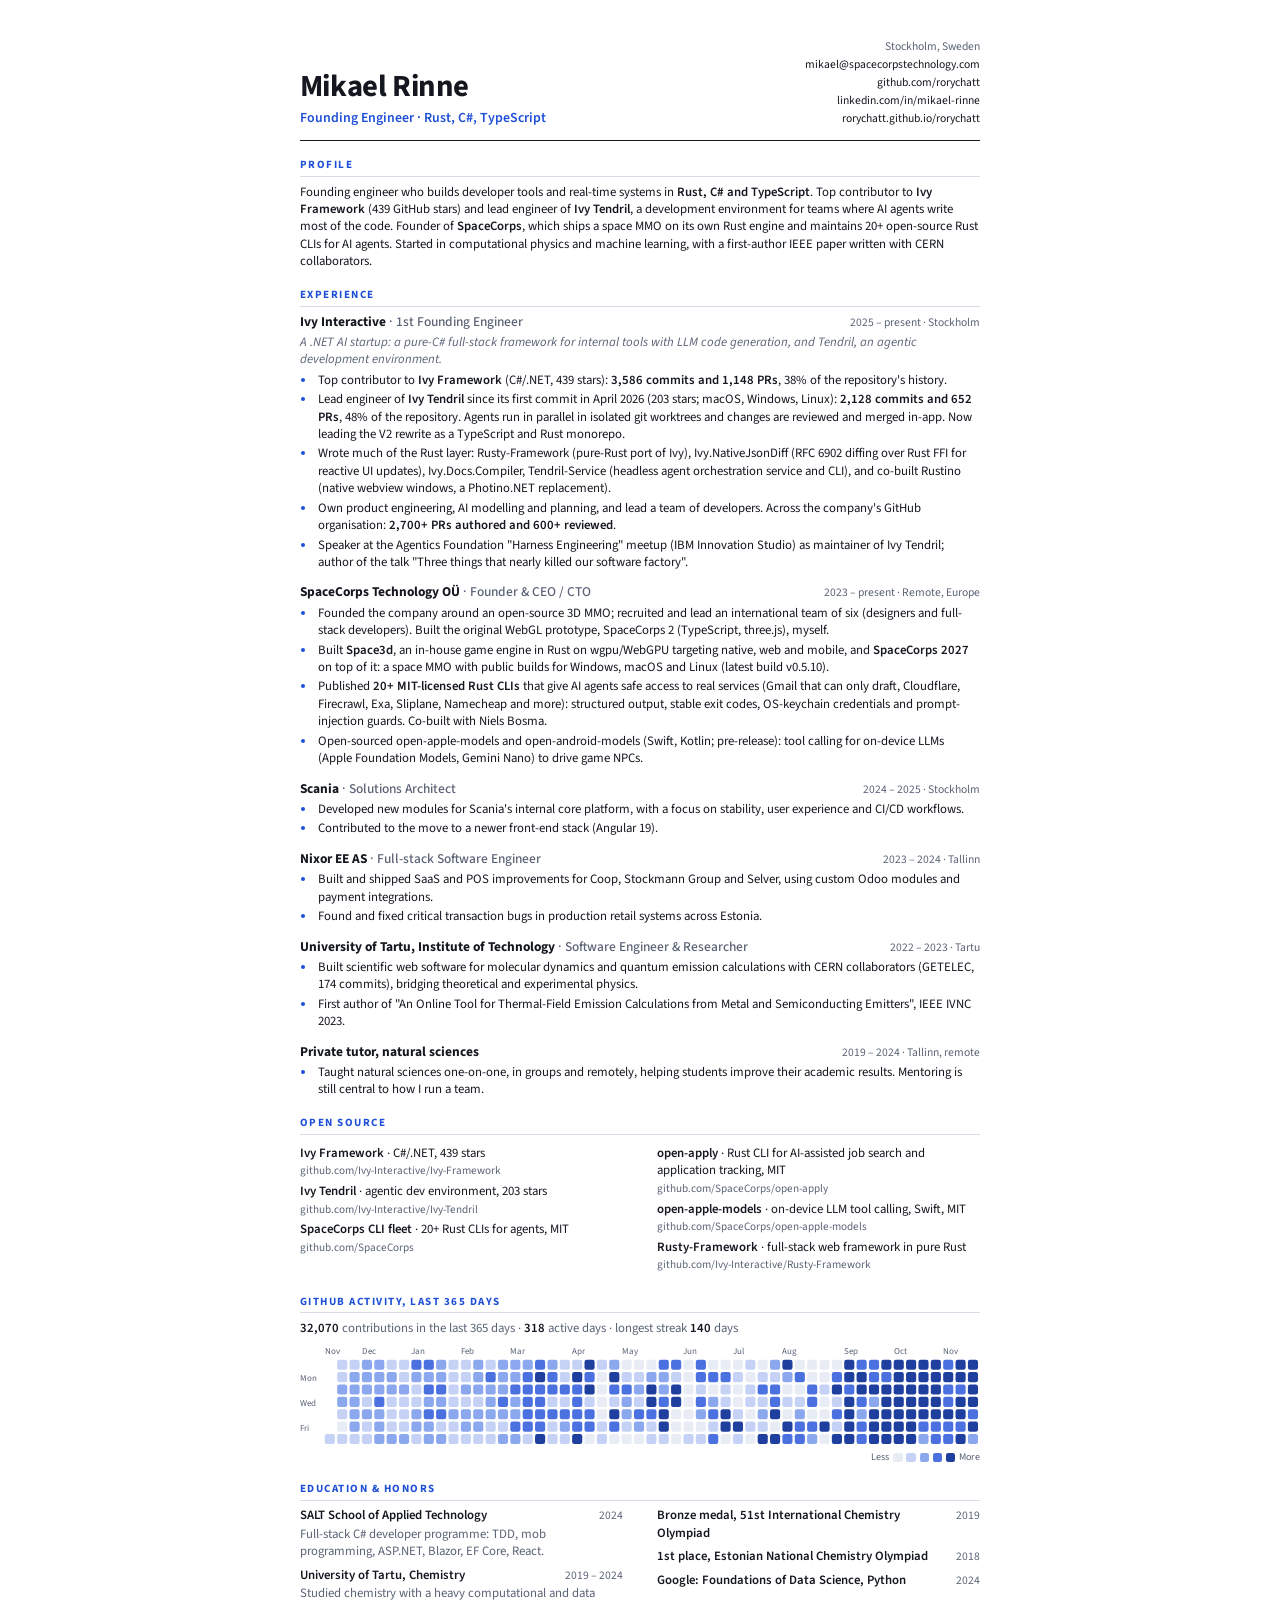
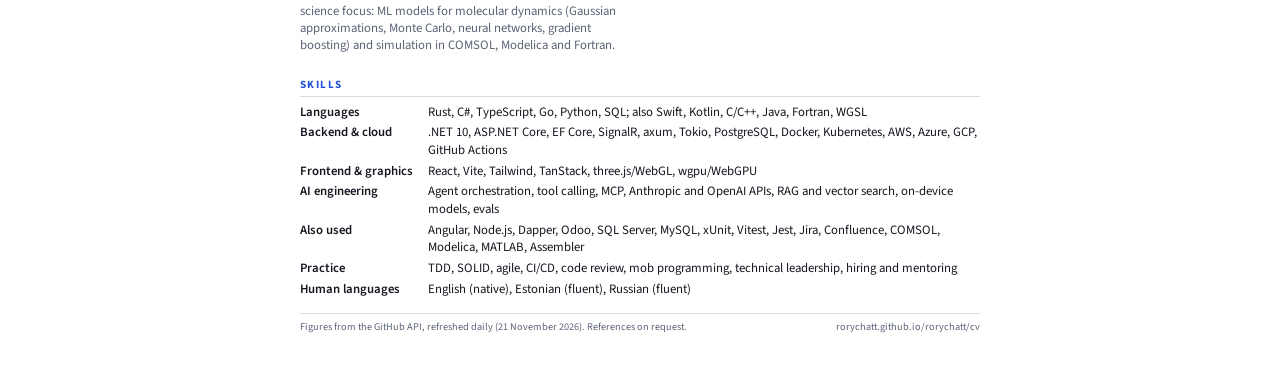
==== cv/index.html @ d4b7a207 "chore: refresh GitHub data (2026-11-21)" ====
<!doctype html>
<html lang="en">
<head>
<meta charset="utf-8">
<meta name="viewport" content="width=device-width, initial-scale=1">
<title>Mikael Rinne - CV</title>
<meta name="description" content="CV of Mikael Rinne: founding engineer working in Rust, C# and TypeScript on AI developer tools. Ivy Framework, Ivy Tendril, SpaceCorps.">
<link rel="canonical" href="https://rorychatt.github.io/rorychatt/cv/">
<meta property="og:type" content="website">
<meta property="og:title" content="CV: Mikael Rinne">
<meta property="og:description" content="Two-page CV. Founding engineer: Rust, C#, TypeScript, AI developer tools. Ivy Framework, Ivy Tendril, SpaceCorps.">
<meta property="og:url" content="https://rorychatt.github.io/rorychatt/cv/">
<meta property="og:image" content="https://rorychatt.github.io/rorychatt/cv/og.png">
<meta property="og:image:width" content="1200">
<meta property="og:image:height" content="630">
<meta name="twitter:card" content="summary_large_image">
<style>
  @page { size: A4; margin: 13mm 15mm 12mm 15mm; }
  @font-face { font-family: "Source Sans 3"; font-weight: 400; font-style: normal; font-display: swap; src: url("fonts/source-sans-3-latin-400-normal.woff2") format("woff2"); }
  @font-face { font-family: "Source Sans 3"; font-weight: 400; font-style: italic; font-display: swap; src: url("fonts/source-sans-3-latin-400-italic.woff2") format("woff2"); }
  @font-face { font-family: "Source Sans 3"; font-weight: 500; font-style: normal; font-display: swap; src: url("fonts/source-sans-3-latin-500-normal.woff2") format("woff2"); }
  @font-face { font-family: "Source Sans 3"; font-weight: 600; font-style: normal; font-display: swap; src: url("fonts/source-sans-3-latin-600-normal.woff2") format("woff2"); }
  @font-face { font-family: "Source Sans 3"; font-weight: 700; font-style: normal; font-display: swap; src: url("fonts/source-sans-3-latin-700-normal.woff2") format("woff2"); }
  :root {
    --ink: #14171f;
    --muted: #5a6376;
    --rule: #d6dbe5;
    --accent: #1f4fd8;
  }
  * { box-sizing: border-box; }
  html { -webkit-print-color-adjust: exact; print-color-adjust: exact; }
  body {
    margin: 0 auto;
    max-width: 180mm;
    padding: 10mm 0;
    color: var(--ink);
    font: 9.6pt/1.36 "Source Sans 3", "Segoe UI", "Helvetica Neue", Arial, sans-serif;
    font-variant-numeric: tabular-nums;
  }
  @media print { body { padding: 0; max-width: none; } }
  a { color: inherit; text-decoration: none; }
  a:hover { color: var(--accent); }

  header { display: flex; justify-content: space-between; align-items: flex-end; gap: 12mm;
           padding-bottom: 3.2mm; border-bottom: 1.6px solid var(--ink); }
  h1 { margin: 0; font-size: 23pt; line-height: 1.05; letter-spacing: -0.4px; font-weight: 700; }
  .role { margin-top: 1.6mm; color: var(--accent); font-weight: 600; font-size: 10.4pt; }
  .contact { text-align: right; color: var(--muted); font-size: 8.7pt; line-height: 1.55; }
  .contact a { color: var(--ink); }

  section { margin-top: 4.4mm; }
  h2 { margin: 0 0 1.8mm; font-size: 8.3pt; letter-spacing: 1.5px; text-transform: uppercase;
       color: var(--accent); font-weight: 700; padding-bottom: 0.9mm; border-bottom: 1px solid var(--rule); }

  .summary { margin: 0; }
  .summary strong { font-weight: 600; }

  .job { margin-top: 3.2mm; break-inside: avoid-page; }
  .job:first-of-type { margin-top: 0; }
  .job-head { display: flex; justify-content: space-between; align-items: baseline; gap: 6mm; }
  .job-head h3 { margin: 0; font-size: 10.1pt; font-weight: 700; }
  .job-head h3 .org { font-weight: 700; }
  .job-head h3 .pos { font-weight: 500; color: var(--muted); }
  .when { color: var(--muted); font-size: 8.7pt; white-space: nowrap; }
  .lede { margin: 0.6mm 0 0.8mm; color: var(--muted); font-style: italic; }
  ul { margin: 0.8mm 0 0; padding-left: 4.3mm; }
  li { margin: 0.55mm 0; padding-left: 0.6mm; }
  li::marker { color: var(--accent); }
  b, strong { font-weight: 600; }

  .cols { display: grid; grid-template-columns: 1fr 1fr; gap: 0 9mm; }
  .proj { margin: 0; padding: 0; list-style: none; }
  .proj li { padding-left: 0; margin: 0.9mm 0; }
  .proj .n { font-weight: 600; }
  .proj .u { color: var(--muted); font-size: 8.4pt; }

  dl.skills { margin: 0; display: grid; grid-template-columns: 31mm 1fr; gap: 0.9mm 3mm; }
  dl.skills dt { font-weight: 600; }
  dl.skills dd { margin: 0; }

  .edu { margin: 0 0 1.6mm; }
  .edu-head { display: flex; justify-content: space-between; align-items: baseline; gap: 6mm; }
  .edu-head .t { font-weight: 600; }
  .edu p { margin: 0.3mm 0 0; color: var(--muted); }
  .act-sum { margin: 0 0 1.8mm; color: var(--muted); }
  .act-sum b { color: var(--ink); font-weight: 600; }
  .act-graph { display: block; width: 100%; height: auto; }
  .act-graph .mo, .act-graph .dw { font-size: 8px; fill: var(--muted); }
  .act-graph rect.l0, .act-legend i.l0 { fill: #e8ecf5; background: #e8ecf5; }
  .act-graph rect.l1, .act-legend i.l1 { fill: #c5d2f6; background: #c5d2f6; }
  .act-graph rect.l2, .act-legend i.l2 { fill: #8ba7ee; background: #8ba7ee; }
  .act-graph rect.l3, .act-legend i.l3 { fill: #4b70e0; background: #4b70e0; }
  .act-graph rect.l4, .act-legend i.l4 { fill: #1f3f9f; background: #1f3f9f; }
  .act-legend { display: flex; justify-content: flex-end; align-items: center; gap: 1mm; margin-top: 1.2mm;
                color: var(--muted); font-size: 7.6pt; }
  .act-legend i { display: inline-block; width: 2.5mm; height: 2.5mm; border-radius: 0.6mm; }
  section.activity { break-inside: avoid; }
  .foot { margin-top: 4mm; padding-top: 1.6mm; border-top: 1px solid var(--rule);
          color: var(--muted); font-size: 7.7pt; display: flex; justify-content: space-between; gap: 8mm; }
</style>
</head>
<body>

<header>
  <div>
    <h1>Mikael Rinne</h1>
    <div class="role">Founding Engineer &middot; Rust, C#, TypeScript</div>
  </div>
  <div class="contact">
    Stockholm, Sweden<br>
    <a href="mailto:mikael@spacecorpstechnology.com">mikael@spacecorpstechnology.com</a><br>
    <a href="https://github.com/rorychatt">github.com/rorychatt</a><br>
    <a href="https://www.linkedin.com/in/mikael-rinne/">linkedin.com/in/mikael-rinne</a><br>
    <a href="https://rorychatt.github.io/rorychatt/">rorychatt.github.io/rorychatt</a>
  </div>
</header>

<section>
  <h2>Profile</h2>
  <p class="summary">
    Founding engineer who builds developer tools and real-time systems in <strong>Rust, C# and TypeScript</strong>.
    Top contributor to <strong>Ivy Framework</strong> (<!--f:fw_stars-->439<!--/f--> GitHub stars) and lead engineer of <strong>Ivy Tendril</strong>,
    a development environment for teams where AI agents write most of the code. Founder of <strong>SpaceCorps</strong>,
    which ships a space MMO on its own Rust engine and maintains 20+ open-source Rust CLIs for AI agents.
    Started in computational physics and machine learning, with a first-author IEEE paper written with CERN collaborators.
  </p>
</section>

<section>
  <h2>Experience</h2>

  <div class="job">
    <div class="job-head">
      <h3><span class="org">Ivy Interactive</span> <span class="pos">&middot; 1st Founding Engineer</span></h3>
      <span class="when">2025 &ndash; present &middot; Stockholm</span>
    </div>
    <p class="lede">A .NET AI startup: a pure-C# full-stack framework for internal tools with LLM code generation, and Tendril, an agentic development environment.</p>
    <ul>
      <li>Top contributor to <a href="https://github.com/Ivy-Interactive/Ivy-Framework"><b>Ivy Framework</b></a> (C#/.NET, <!--f:fw_stars-->439<!--/f--> stars): <b><!--f:fw_commits_me-->3,586<!--/f--> commits and <!--f:fw_prs-->1,148<!--/f--> PRs</b>, <!--f:fw_share|pct-->38%<!--/f--> of the repository's history.</li>
      <li>Lead engineer of <a href="https://github.com/Ivy-Interactive/Ivy-Tendril"><b>Ivy Tendril</b></a> since its first commit in April 2026 (<!--f:te_stars-->203<!--/f--> stars; macOS, Windows, Linux): <b><!--f:te_commits_me-->2,128<!--/f--> commits and <!--f:te_prs-->652<!--/f--> PRs</b>, <!--f:te_share|pct-->48%<!--/f--> of the repository. Agents run in parallel in isolated git worktrees and changes are reviewed and merged in-app. Now leading the V2 rewrite as a TypeScript and Rust monorepo.</li>
      <li>Wrote much of the Rust layer: <a href="https://github.com/Ivy-Interactive/Rusty-Framework">Rusty-Framework</a> (pure-Rust port of Ivy), <a href="https://github.com/Ivy-Interactive/Ivy.NativeJsonDiff">Ivy.NativeJsonDiff</a> (RFC 6902 diffing over Rust FFI for reactive UI updates), Ivy.Docs.Compiler, Tendril-Service (headless agent orchestration service and CLI), and co-built <a href="https://github.com/Ivy-Interactive/Rustino">Rustino</a> (native webview windows, a Photino.NET replacement).</li>
      <li>Own product engineering, AI modelling and planning, and lead a team of developers. Across the company's GitHub organisation: <b><!--f:org_prs|floor100-->2,700+<!--/f--> PRs authored and <!--f:org_reviews|floor100-->600+<!--/f--> reviewed</b>.</li>
      <li>Speaker at the Agentics Foundation "Harness Engineering" meetup (IBM Innovation Studio) as maintainer of Ivy Tendril; author of the talk "Three things that nearly killed our software factory".</li>
    </ul>
  </div>

  <div class="job">
    <div class="job-head">
      <h3><span class="org">SpaceCorps Technology O&Uuml;</span> <span class="pos">&middot; Founder &amp; CEO / CTO</span></h3>
      <span class="when">2023 &ndash; present &middot; Remote, Europe</span>
    </div>
    <ul>
      <li>Founded the company around an open-source 3D MMO; recruited and lead an international team of six (designers and full-stack developers). Built the original WebGL prototype, <a href="https://github.com/rorychatt/SpaceCorps2">SpaceCorps 2</a> (TypeScript, three.js), myself.</li>
      <li>Built <b>Space3d</b>, an in-house game engine in Rust on wgpu/WebGPU targeting native, web and mobile, and <a href="https://spacecorps.github.io/play/"><b>SpaceCorps 2027</b></a> on top of it: a space MMO with public builds for Windows, macOS and Linux (latest build <!--f:play_tag|raw-->v0.5.10<!--/f-->).</li>
      <li>Published <a href="https://github.com/SpaceCorps"><b>20+ MIT-licensed Rust CLIs</b></a> that give AI agents safe access to real services (Gmail that can only draft, Cloudflare, Firecrawl, Exa, Sliplane, Namecheap and more): structured output, stable exit codes, OS-keychain credentials and prompt-injection guards. Co-built with Niels Bosma.</li>
      <li>Open-sourced <a href="https://github.com/SpaceCorps/open-apple-models">open-apple-models</a> and <a href="https://github.com/SpaceCorps/open-android-models">open-android-models</a> (Swift, Kotlin; pre-release): tool calling for on-device LLMs (Apple Foundation Models, Gemini Nano) to drive game NPCs.</li>
    </ul>
  </div>

  <div class="job">
    <div class="job-head">
      <h3><span class="org">Scania</span> <span class="pos">&middot; Solutions Architect</span></h3>
      <span class="when">2024 &ndash; 2025 &middot; Stockholm</span>
    </div>
    <ul>
      <li>Developed new modules for Scania's internal core platform, with a focus on stability, user experience and CI/CD workflows.</li>
      <li>Contributed to the move to a newer front-end stack (Angular 19).</li>
    </ul>
  </div>

  <div class="job">
    <div class="job-head">
      <h3><span class="org">Nixor EE AS</span> <span class="pos">&middot; Full-stack Software Engineer</span></h3>
      <span class="when">2023 &ndash; 2024 &middot; Tallinn</span>
    </div>
    <ul>
      <li>Built and shipped SaaS and POS improvements for Coop, Stockmann Group and Selver, using custom Odoo modules and payment integrations.</li>
      <li>Found and fixed critical transaction bugs in production retail systems across Estonia.</li>
    </ul>
  </div>

  <div class="job">
    <div class="job-head">
      <h3><span class="org">University of Tartu, Institute of Technology</span> <span class="pos">&middot; Software Engineer &amp; Researcher</span></h3>
      <span class="when">2022 &ndash; 2023 &middot; Tartu</span>
    </div>
    <ul>
      <li>Built scientific web software for molecular dynamics and quantum emission calculations with CERN collaborators (<a href="https://github.com/AndKyr/GETELEC">GETELEC</a>, 174 commits), bridging theoretical and experimental physics.</li>
      <li>First author of <a href="https://doi.org/10.1109/IVNC57695.2023.10188950">"An Online Tool for Thermal-Field Emission Calculations from Metal and Semiconducting Emitters"</a>, IEEE IVNC 2023.</li>
    </ul>
  </div>

  <div class="job">
    <div class="job-head">
      <h3><span class="org">Private tutor, natural sciences</span></h3>
      <span class="when">2019 &ndash; 2024 &middot; Tallinn, remote</span>
    </div>
    <ul>
      <li>Taught natural sciences one-on-one, in groups and remotely, helping students improve their academic results. Mentoring is still central to how I run a team.</li>
    </ul>
  </div>
</section>

<section>
  <h2>Open source</h2>
  <div class="cols">
    <ul class="proj">
      <li><span class="n">Ivy Framework</span> &middot; C#/.NET, <!--f:fw_stars-->439<!--/f--> stars<br><a class="u" href="https://github.com/Ivy-Interactive/Ivy-Framework">github.com/Ivy-Interactive/Ivy-Framework</a></li>
      <li><span class="n">Ivy Tendril</span> &middot; agentic dev environment, <!--f:te_stars-->203<!--/f--> stars<br><a class="u" href="https://github.com/Ivy-Interactive/Ivy-Tendril">github.com/Ivy-Interactive/Ivy-Tendril</a></li>
      <li><span class="n">SpaceCorps CLI fleet</span> &middot; 20+ Rust CLIs for agents, MIT<br><a class="u" href="https://github.com/SpaceCorps">github.com/SpaceCorps</a></li>
    </ul>
    <ul class="proj">
      <li><span class="n">open-apply</span> &middot; Rust CLI for AI-assisted job search and application tracking, MIT<br><a class="u" href="https://github.com/SpaceCorps/open-apply">github.com/SpaceCorps/open-apply</a></li>
      <li><span class="n">open-apple-models</span> &middot; on-device LLM tool calling, Swift, MIT<br><a class="u" href="https://github.com/SpaceCorps/open-apple-models">github.com/SpaceCorps/open-apple-models</a></li>
      <li><span class="n">Rusty-Framework</span> &middot; full-stack web framework in pure Rust<br><a class="u" href="https://github.com/Ivy-Interactive/Rusty-Framework">github.com/Ivy-Interactive/Rusty-Framework</a></li>
    </ul>
  </div>
</section>

<section class="activity">
  <h2>GitHub activity, last 365 days</h2>
  <div class="act">
      <!-- BEGIN activity -->
      <p class="act-sum"><b>32,070</b> contributions in the last 365 days &middot; <b>318</b> active days &middot; longest streak <b>140</b> days</p>
      <svg class="act-graph" viewBox="0 0 605 91" role="img" aria-label="GitHub contributions per day, last 365 days, 32,070 in total"><text x="22" y="9" class="mo">Nov</text><text x="55" y="9" class="mo">Dec</text><text x="99" y="9" class="mo">Jan</text><text x="143" y="9" class="mo">Feb</text><text x="187" y="9" class="mo">Mar</text><text x="242" y="9" class="mo">Apr</text><text x="286" y="9" class="mo">May</text><text x="341" y="9" class="mo">Jun</text><text x="385" y="9" class="mo">Jul</text><text x="429" y="9" class="mo">Aug</text><text x="484" y="9" class="mo">Sep</text><text x="528" y="9" class="mo">Oct</text><text x="572" y="9" class="mo">Nov</text><text x="0" y="33" class="dw">Mon</text><text x="0" y="55" class="dw">Wed</text><text x="0" y="77" class="dw">Fri</text><rect x="22" y="80" width="9" height="9" rx="2" class="l1"><title>2025-11-22: 6 contributions</title></rect><rect x="33" y="14" width="9" height="9" rx="2" class="l1"><title>2025-11-23: 2 contributions</title></rect><rect x="33" y="25" width="9" height="9" rx="2" class="l1"><title>2025-11-24: 7 contributions</title></rect><rect x="33" y="36" width="9" height="9" rx="2" class="l2"><title>2025-11-25: 31 contributions</title></rect><rect x="33" y="47" width="9" height="9" rx="2" class="l2"><title>2025-11-26: 15 contributions</title></rect><rect x="33" y="58" width="9" height="9" rx="2" class="l1"><title>2025-11-27: 10 contributions</title></rect><rect x="33" y="69" width="9" height="9" rx="2" class="l0"><title>2025-11-28: 0 contributions</title></rect><rect x="33" y="80" width="9" height="9" rx="2" class="l1"><title>2025-11-29: 2 contributions</title></rect><rect x="44" y="14" width="9" height="9" rx="2" class="l1"><title>2025-11-30: 10 contributions</title></rect><rect x="44" y="25" width="9" height="9" rx="2" class="l2"><title>2025-12-01: 29 contributions</title></rect><rect x="44" y="36" width="9" height="9" rx="2" class="l2"><title>2025-12-02: 15 contributions</title></rect><rect x="44" y="47" width="9" height="9" rx="2" class="l2"><title>2025-12-03: 30 contributions</title></rect><rect x="44" y="58" width="9" height="9" rx="2" class="l2"><title>2025-12-04: 21 contributions</title></rect><rect x="44" y="69" width="9" height="9" rx="2" class="l2"><title>2025-12-05: 22 contributions</title></rect><rect x="44" y="80" width="9" height="9" rx="2" class="l1"><title>2025-12-06: 14 contributions</title></rect><rect x="55" y="14" width="9" height="9" rx="2" class="l2"><title>2025-12-07: 24 contributions</title></rect><rect x="55" y="25" width="9" height="9" rx="2" class="l2"><title>2025-12-08: 16 contributions</title></rect><rect x="55" y="36" width="9" height="9" rx="2" class="l2"><title>2025-12-09: 19 contributions</title></rect><rect x="55" y="47" width="9" height="9" rx="2" class="l1"><title>2025-12-10: 13 contributions</title></rect><rect x="55" y="58" width="9" height="9" rx="2" class="l2"><title>2025-12-11: 19 contributions</title></rect><rect x="55" y="69" width="9" height="9" rx="2" class="l1"><title>2025-12-12: 13 contributions</title></rect><rect x="55" y="80" width="9" height="9" rx="2" class="l1"><title>2025-12-13: 11 contributions</title></rect><rect x="66" y="14" width="9" height="9" rx="2" class="l2"><title>2025-12-14: 16 contributions</title></rect><rect x="66" y="25" width="9" height="9" rx="2" class="l2"><title>2025-12-15: 16 contributions</title></rect><rect x="66" y="36" width="9" height="9" rx="2" class="l2"><title>2025-12-16: 30 contributions</title></rect><rect x="66" y="47" width="9" height="9" rx="2" class="l3"><title>2025-12-17: 43 contributions</title></rect><rect x="66" y="58" width="9" height="9" rx="2" class="l2"><title>2025-12-18: 28 contributions</title></rect><rect x="66" y="69" width="9" height="9" rx="2" class="l2"><title>2025-12-19: 30 contributions</title></rect><rect x="66" y="80" width="9" height="9" rx="2" class="l2"><title>2025-12-20: 22 contributions</title></rect><rect x="77" y="14" width="9" height="9" rx="2" class="l1"><title>2025-12-21: 13 contributions</title></rect><rect x="77" y="25" width="9" height="9" rx="2" class="l2"><title>2025-12-22: 27 contributions</title></rect><rect x="77" y="36" width="9" height="9" rx="2" class="l2"><title>2025-12-23: 15 contributions</title></rect><rect x="77" y="47" width="9" height="9" rx="2" class="l1"><title>2025-12-24: 10 contributions</title></rect><rect x="77" y="58" width="9" height="9" rx="2" class="l1"><title>2025-12-25: 9 contributions</title></rect><rect x="77" y="69" width="9" height="9" rx="2" class="l1"><title>2025-12-26: 13 contributions</title></rect><rect x="77" y="80" width="9" height="9" rx="2" class="l2"><title>2025-12-27: 26 contributions</title></rect><rect x="88" y="14" width="9" height="9" rx="2" class="l1"><title>2025-12-28: 14 contributions</title></rect><rect x="88" y="25" width="9" height="9" rx="2" class="l1"><title>2025-12-29: 7 contributions</title></rect><rect x="88" y="36" width="9" height="9" rx="2" class="l2"><title>2025-12-30: 17 contributions</title></rect><rect x="88" y="47" width="9" height="9" rx="2" class="l1"><title>2025-12-31: 7 contributions</title></rect><rect x="88" y="58" width="9" height="9" rx="2" class="l1"><title>2026-01-01: 10 contributions</title></rect><rect x="88" y="69" width="9" height="9" rx="2" class="l1"><title>2026-01-02: 8 contributions</title></rect><rect x="88" y="80" width="9" height="9" rx="2" class="l2"><title>2026-01-03: 29 contributions</title></rect><rect x="99" y="14" width="9" height="9" rx="2" class="l3"><title>2026-01-04: 52 contributions</title></rect><rect x="99" y="25" width="9" height="9" rx="2" class="l2"><title>2026-01-05: 17 contributions</title></rect><rect x="99" y="36" width="9" height="9" rx="2" class="l1"><title>2026-01-06: 14 contributions</title></rect><rect x="99" y="47" width="9" height="9" rx="2" class="l1"><title>2026-01-07: 11 contributions</title></rect><rect x="99" y="58" width="9" height="9" rx="2" class="l2"><title>2026-01-08: 30 contributions</title></rect><rect x="99" y="69" width="9" height="9" rx="2" class="l2"><title>2026-01-09: 20 contributions</title></rect><rect x="99" y="80" width="9" height="9" rx="2" class="l1"><title>2026-01-10: 14 contributions</title></rect><rect x="110" y="14" width="9" height="9" rx="2" class="l3"><title>2026-01-11: 37 contributions</title></rect><rect x="110" y="25" width="9" height="9" rx="2" class="l2"><title>2026-01-12: 24 contributions</title></rect><rect x="110" y="36" width="9" height="9" rx="2" class="l3"><title>2026-01-13: 36 contributions</title></rect><rect x="110" y="47" width="9" height="9" rx="2" class="l2"><title>2026-01-14: 20 contributions</title></rect><rect x="110" y="58" width="9" height="9" rx="2" class="l3"><title>2026-01-15: 46 contributions</title></rect><rect x="110" y="69" width="9" height="9" rx="2" class="l2"><title>2026-01-16: 18 contributions</title></rect><rect x="110" y="80" width="9" height="9" rx="2" class="l2"><title>2026-01-17: 21 contributions</title></rect><rect x="121" y="14" width="9" height="9" rx="2" class="l2"><title>2026-01-18: 20 contributions</title></rect><rect x="121" y="25" width="9" height="9" rx="2" class="l2"><title>2026-01-19: 27 contributions</title></rect><rect x="121" y="36" width="9" height="9" rx="2" class="l3"><title>2026-01-20: 39 contributions</title></rect><rect x="121" y="47" width="9" height="9" rx="2" class="l2"><title>2026-01-21: 15 contributions</title></rect><rect x="121" y="58" width="9" height="9" rx="2" class="l3"><title>2026-01-22: 35 contributions</title></rect><rect x="121" y="69" width="9" height="9" rx="2" class="l1"><title>2026-01-23: 14 contributions</title></rect><rect x="121" y="80" width="9" height="9" rx="2" class="l2"><title>2026-01-24: 18 contributions</title></rect><rect x="132" y="14" width="9" height="9" rx="2" class="l1"><title>2026-01-25: 14 contributions</title></rect><rect x="132" y="25" width="9" height="9" rx="2" class="l1"><title>2026-01-26: 13 contributions</title></rect><rect x="132" y="36" width="9" height="9" rx="2" class="l1"><title>2026-01-27: 14 contributions</title></rect><rect x="132" y="47" width="9" height="9" rx="2" class="l1"><title>2026-01-28: 11 contributions</title></rect><rect x="132" y="58" width="9" height="9" rx="2" class="l2"><title>2026-01-29: 29 contributions</title></rect><rect x="132" y="69" width="9" height="9" rx="2" class="l1"><title>2026-01-30: 7 contributions</title></rect><rect x="132" y="80" width="9" height="9" rx="2" class="l1"><title>2026-01-31: 10 contributions</title></rect><rect x="143" y="14" width="9" height="9" rx="2" class="l1"><title>2026-02-01: 7 contributions</title></rect><rect x="143" y="25" width="9" height="9" rx="2" class="l1"><title>2026-02-02: 11 contributions</title></rect><rect x="143" y="36" width="9" height="9" rx="2" class="l2"><title>2026-02-03: 17 contributions</title></rect><rect x="143" y="47" width="9" height="9" rx="2" class="l1"><title>2026-02-04: 14 contributions</title></rect><rect x="143" y="58" width="9" height="9" rx="2" class="l2"><title>2026-02-05: 20 contributions</title></rect><rect x="143" y="69" width="9" height="9" rx="2" class="l2"><title>2026-02-06: 20 contributions</title></rect><rect x="143" y="80" width="9" height="9" rx="2" class="l1"><title>2026-02-07: 6 contributions</title></rect><rect x="154" y="14" width="9" height="9" rx="2" class="l2"><title>2026-02-08: 23 contributions</title></rect><rect x="154" y="25" width="9" height="9" rx="2" class="l2"><title>2026-02-09: 15 contributions</title></rect><rect x="154" y="36" width="9" height="9" rx="2" class="l2"><title>2026-02-10: 18 contributions</title></rect><rect x="154" y="47" width="9" height="9" rx="2" class="l1"><title>2026-02-11: 14 contributions</title></rect><rect x="154" y="58" width="9" height="9" rx="2" class="l2"><title>2026-02-12: 16 contributions</title></rect><rect x="154" y="69" width="9" height="9" rx="2" class="l2"><title>2026-02-13: 19 contributions</title></rect><rect x="154" y="80" width="9" height="9" rx="2" class="l1"><title>2026-02-14: 8 contributions</title></rect><rect x="165" y="14" width="9" height="9" rx="2" class="l1"><title>2026-02-15: 14 contributions</title></rect><rect x="165" y="25" width="9" height="9" rx="2" class="l3"><title>2026-02-16: 33 contributions</title></rect><rect x="165" y="36" width="9" height="9" rx="2" class="l2"><title>2026-02-17: 24 contributions</title></rect><rect x="165" y="47" width="9" height="9" rx="2" class="l2"><title>2026-02-18: 27 contributions</title></rect><rect x="165" y="58" width="9" height="9" rx="2" class="l2"><title>2026-02-19: 20 contributions</title></rect><rect x="165" y="69" width="9" height="9" rx="2" class="l1"><title>2026-02-20: 14 contributions</title></rect><rect x="165" y="80" width="9" height="9" rx="2" class="l1"><title>2026-02-21: 9 contributions</title></rect><rect x="176" y="14" width="9" height="9" rx="2" class="l2"><title>2026-02-22: 15 contributions</title></rect><rect x="176" y="25" width="9" height="9" rx="2" class="l2"><title>2026-02-23: 22 contributions</title></rect><rect x="176" y="36" width="9" height="9" rx="2" class="l2"><title>2026-02-24: 21 contributions</title></rect><rect x="176" y="47" width="9" height="9" rx="2" class="l3"><title>2026-02-25: 91 contributions</title></rect><rect x="176" y="58" width="9" height="9" rx="2" class="l2"><title>2026-02-26: 16 contributions</title></rect><rect x="176" y="69" width="9" height="9" rx="2" class="l1"><title>2026-02-27: 7 contributions</title></rect><rect x="176" y="80" width="9" height="9" rx="2" class="l2"><title>2026-02-28: 16 contributions</title></rect><rect x="187" y="14" width="9" height="9" rx="2" class="l2"><title>2026-03-01: 15 contributions</title></rect><rect x="187" y="25" width="9" height="9" rx="2" class="l2"><title>2026-03-02: 17 contributions</title></rect><rect x="187" y="36" width="9" height="9" rx="2" class="l3"><title>2026-03-03: 42 contributions</title></rect><rect x="187" y="47" width="9" height="9" rx="2" class="l2"><title>2026-03-04: 20 contributions</title></rect><rect x="187" y="58" width="9" height="9" rx="2" class="l2"><title>2026-03-05: 19 contributions</title></rect><rect x="187" y="69" width="9" height="9" rx="2" class="l3"><title>2026-03-06: 99 contributions</title></rect><rect x="187" y="80" width="9" height="9" rx="2" class="l2"><title>2026-03-07: 20 contributions</title></rect><rect x="198" y="14" width="9" height="9" rx="2" class="l2"><title>2026-03-08: 20 contributions</title></rect><rect x="198" y="25" width="9" height="9" rx="2" class="l3"><title>2026-03-09: 59 contributions</title></rect><rect x="198" y="36" width="9" height="9" rx="2" class="l3"><title>2026-03-10: 67 contributions</title></rect><rect x="198" y="47" width="9" height="9" rx="2" class="l3"><title>2026-03-11: 36 contributions</title></rect><rect x="198" y="58" width="9" height="9" rx="2" class="l3"><title>2026-03-12: 45 contributions</title></rect><rect x="198" y="69" width="9" height="9" rx="2" class="l3"><title>2026-03-13: 49 contributions</title></rect><rect x="198" y="80" width="9" height="9" rx="2" class="l1"><title>2026-03-14: 13 contributions</title></rect><rect x="209" y="14" width="9" height="9" rx="2" class="l3"><title>2026-03-15: 89 contributions</title></rect><rect x="209" y="25" width="9" height="9" rx="2" class="l4"><title>2026-03-16: 120 contributions</title></rect><rect x="209" y="36" width="9" height="9" rx="2" class="l3"><title>2026-03-17: 59 contributions</title></rect><rect x="209" y="47" width="9" height="9" rx="2" class="l3"><title>2026-03-18: 78 contributions</title></rect><rect x="209" y="58" width="9" height="9" rx="2" class="l3"><title>2026-03-19: 42 contributions</title></rect><rect x="209" y="69" width="9" height="9" rx="2" class="l3"><title>2026-03-20: 68 contributions</title></rect><rect x="209" y="80" width="9" height="9" rx="2" class="l4"><title>2026-03-21: 119 contributions</title></rect><rect x="220" y="14" width="9" height="9" rx="2" class="l2"><title>2026-03-22: 25 contributions</title></rect><rect x="220" y="25" width="9" height="9" rx="2" class="l3"><title>2026-03-23: 65 contributions</title></rect><rect x="220" y="36" width="9" height="9" rx="2" class="l3"><title>2026-03-24: 52 contributions</title></rect><rect x="220" y="47" width="9" height="9" rx="2" class="l1"><title>2026-03-25: 11 contributions</title></rect><rect x="220" y="58" width="9" height="9" rx="2" class="l3"><title>2026-03-26: 73 contributions</title></rect><rect x="220" y="69" width="9" height="9" rx="2" class="l1"><title>2026-03-27: 5 contributions</title></rect><rect x="220" y="80" width="9" height="9" rx="2" class="l1"><title>2026-03-28: 5 contributions</title></rect><rect x="231" y="14" width="9" height="9" rx="2" class="l1"><title>2026-03-29: 4 contributions</title></rect><rect x="231" y="25" width="9" height="9" rx="2" class="l1"><title>2026-03-30: 13 contributions</title></rect><rect x="231" y="36" width="9" height="9" rx="2" class="l3"><title>2026-03-31: 71 contributions</title></rect><rect x="231" y="47" width="9" height="9" rx="2" class="l1"><title>2026-04-01: 5 contributions</title></rect><rect x="231" y="58" width="9" height="9" rx="2" class="l3"><title>2026-04-02: 77 contributions</title></rect><rect x="231" y="69" width="9" height="9" rx="2" class="l2"><title>2026-04-03: 20 contributions</title></rect><rect x="231" y="80" width="9" height="9" rx="2" class="l1"><title>2026-04-04: 5 contributions</title></rect><rect x="242" y="14" width="9" height="9" rx="2" class="l1"><title>2026-04-05: 3 contributions</title></rect><rect x="242" y="25" width="9" height="9" rx="2" class="l4"><title>2026-04-06: 258 contributions</title></rect><rect x="242" y="36" width="9" height="9" rx="2" class="l3"><title>2026-04-07: 93 contributions</title></rect><rect x="242" y="47" width="9" height="9" rx="2" class="l3"><title>2026-04-08: 33 contributions</title></rect><rect x="242" y="58" width="9" height="9" rx="2" class="l3"><title>2026-04-09: 61 contributions</title></rect><rect x="242" y="69" width="9" height="9" rx="2" class="l3"><title>2026-04-10: 54 contributions</title></rect><rect x="242" y="80" width="9" height="9" rx="2" class="l4"><title>2026-04-11: 682 contributions</title></rect><rect x="253" y="14" width="9" height="9" rx="2" class="l4"><title>2026-04-12: 276 contributions</title></rect><rect x="253" y="25" width="9" height="9" rx="2" class="l3"><title>2026-04-13: 99 contributions</title></rect><rect x="253" y="36" width="9" height="9" rx="2" class="l4"><title>2026-04-14: 176 contributions</title></rect><rect x="253" y="47" width="9" height="9" rx="2" class="l1"><title>2026-04-15: 9 contributions</title></rect><rect x="253" y="58" width="9" height="9" rx="2" class="l3"><title>2026-04-16: 89 contributions</title></rect><rect x="253" y="69" width="9" height="9" rx="2" class="l3"><title>2026-04-17: 72 contributions</title></rect><rect x="253" y="80" width="9" height="9" rx="2" class="l0"><title>2026-04-18: 0 contributions</title></rect><rect x="264" y="14" width="9" height="9" rx="2" class="l1"><title>2026-04-19: 4 contributions</title></rect><rect x="264" y="25" width="9" height="9" rx="2" class="l0"><title>2026-04-20: 0 contributions</title></rect><rect x="264" y="36" width="9" height="9" rx="2" class="l0"><title>2026-04-21: 0 contributions</title></rect><rect x="264" y="47" width="9" height="9" rx="2" class="l0"><title>2026-04-22: 0 contributions</title></rect><rect x="264" y="58" width="9" height="9" rx="2" class="l0"><title>2026-04-23: 0 contributions</title></rect><rect x="264" y="69" width="9" height="9" rx="2" class="l1"><title>2026-04-24: 12 contributions</title></rect><rect x="264" y="80" width="9" height="9" rx="2" class="l1"><title>2026-04-25: 10 contributions</title></rect><rect x="275" y="14" width="9" height="9" rx="2" class="l2"><title>2026-04-26: 17 contributions</title></rect><rect x="275" y="25" width="9" height="9" rx="2" class="l4"><title>2026-04-27: 117 contributions</title></rect><rect x="275" y="36" width="9" height="9" rx="2" class="l3"><title>2026-04-28: 42 contributions</title></rect><rect x="275" y="47" width="9" height="9" rx="2" class="l1"><title>2026-04-29: 7 contributions</title></rect><rect x="275" y="58" width="9" height="9" rx="2" class="l4"><title>2026-04-30: 273 contributions</title></rect><rect x="275" y="69" width="9" height="9" rx="2" class="l3"><title>2026-05-01: 51 contributions</title></rect><rect x="275" y="80" width="9" height="9" rx="2" class="l0"><title>2026-05-02: 0 contributions</title></rect><rect x="286" y="14" width="9" height="9" rx="2" class="l0"><title>2026-05-03: 0 contributions</title></rect><rect x="286" y="25" width="9" height="9" rx="2" class="l1"><title>2026-05-04: 8 contributions</title></rect><rect x="286" y="36" width="9" height="9" rx="2" class="l3"><title>2026-05-05: 57 contributions</title></rect><rect x="286" y="47" width="9" height="9" rx="2" class="l2"><title>2026-05-06: 16 contributions</title></rect><rect x="286" y="58" width="9" height="9" rx="2" class="l2"><title>2026-05-07: 23 contributions</title></rect><rect x="286" y="69" width="9" height="9" rx="2" class="l1"><title>2026-05-08: 7 contributions</title></rect><rect x="286" y="80" width="9" height="9" rx="2" class="l0"><title>2026-05-09: 0 contributions</title></rect><rect x="297" y="14" width="9" height="9" rx="2" class="l0"><title>2026-05-10: 0 contributions</title></rect><rect x="297" y="25" width="9" height="9" rx="2" class="l1"><title>2026-05-11: 13 contributions</title></rect><rect x="297" y="36" width="9" height="9" rx="2" class="l2"><title>2026-05-12: 20 contributions</title></rect><rect x="297" y="47" width="9" height="9" rx="2" class="l1"><title>2026-05-13: 3 contributions</title></rect><rect x="297" y="58" width="9" height="9" rx="2" class="l3"><title>2026-05-14: 80 contributions</title></rect><rect x="297" y="69" width="9" height="9" rx="2" class="l2"><title>2026-05-15: 27 contributions</title></rect><rect x="297" y="80" width="9" height="9" rx="2" class="l0"><title>2026-05-16: 0 contributions</title></rect><rect x="308" y="14" width="9" height="9" rx="2" class="l0"><title>2026-05-17: 0 contributions</title></rect><rect x="308" y="25" width="9" height="9" rx="2" class="l2"><title>2026-05-18: 29 contributions</title></rect><rect x="308" y="36" width="9" height="9" rx="2" class="l4"><title>2026-05-19: 217 contributions</title></rect><rect x="308" y="47" width="9" height="9" rx="2" class="l4"><title>2026-05-20: 239 contributions</title></rect><rect x="308" y="58" width="9" height="9" rx="2" class="l3"><title>2026-05-21: 64 contributions</title></rect><rect x="308" y="69" width="9" height="9" rx="2" class="l1"><title>2026-05-22: 2 contributions</title></rect><rect x="308" y="80" width="9" height="9" rx="2" class="l1"><title>2026-05-23: 5 contributions</title></rect><rect x="319" y="14" width="9" height="9" rx="2" class="l3"><title>2026-05-24: 56 contributions</title></rect><rect x="319" y="25" width="9" height="9" rx="2" class="l2"><title>2026-05-25: 23 contributions</title></rect><rect x="319" y="36" width="9" height="9" rx="2" class="l2"><title>2026-05-26: 30 contributions</title></rect><rect x="319" y="47" width="9" height="9" rx="2" class="l3"><title>2026-05-27: 83 contributions</title></rect><rect x="319" y="58" width="9" height="9" rx="2" class="l4"><title>2026-05-28: 207 contributions</title></rect><rect x="319" y="69" width="9" height="9" rx="2" class="l4"><title>2026-05-29: 142 contributions</title></rect><rect x="319" y="80" width="9" height="9" rx="2" class="l1"><title>2026-05-30: 7 contributions</title></rect><rect x="330" y="14" width="9" height="9" rx="2" class="l3"><title>2026-05-31: 38 contributions</title></rect><rect x="330" y="25" width="9" height="9" rx="2" class="l1"><title>2026-06-01: 5 contributions</title></rect><rect x="330" y="36" width="9" height="9" rx="2" class="l4"><title>2026-06-02: 138 contributions</title></rect><rect x="330" y="47" width="9" height="9" rx="2" class="l4"><title>2026-06-03: 142 contributions</title></rect><rect x="330" y="58" width="9" height="9" rx="2" class="l0"><title>2026-06-04: 0 contributions</title></rect><rect x="330" y="69" width="9" height="9" rx="2" class="l0"><title>2026-06-05: 0 contributions</title></rect><rect x="330" y="80" width="9" height="9" rx="2" class="l0"><title>2026-06-06: 0 contributions</title></rect><rect x="341" y="14" width="9" height="9" rx="2" class="l0"><title>2026-06-07: 0 contributions</title></rect><rect x="341" y="25" width="9" height="9" rx="2" class="l0"><title>2026-06-08: 0 contributions</title></rect><rect x="341" y="36" width="9" height="9" rx="2" class="l0"><title>2026-06-09: 0 contributions</title></rect><rect x="341" y="47" width="9" height="9" rx="2" class="l0"><title>2026-06-10: 0 contributions</title></rect><rect x="341" y="58" width="9" height="9" rx="2" class="l0"><title>2026-06-11: 0 contributions</title></rect><rect x="341" y="69" width="9" height="9" rx="2" class="l0"><title>2026-06-12: 0 contributions</title></rect><rect x="341" y="80" width="9" height="9" rx="2" class="l1"><title>2026-06-13: 12 contributions</title></rect><rect x="352" y="14" width="9" height="9" rx="2" class="l3"><title>2026-06-14: 76 contributions</title></rect><rect x="352" y="25" width="9" height="9" rx="2" class="l3"><title>2026-06-15: 52 contributions</title></rect><rect x="352" y="36" width="9" height="9" rx="2" class="l1"><title>2026-06-16: 1 contribution</title></rect><rect x="352" y="47" width="9" height="9" rx="2" class="l3"><title>2026-06-17: 45 contributions</title></rect><rect x="352" y="58" width="9" height="9" rx="2" class="l2"><title>2026-06-18: 24 contributions</title></rect><rect x="352" y="69" width="9" height="9" rx="2" class="l0"><title>2026-06-19: 0 contributions</title></rect><rect x="352" y="80" width="9" height="9" rx="2" class="l1"><title>2026-06-20: 2 contributions</title></rect><rect x="363" y="14" width="9" height="9" rx="2" class="l0"><title>2026-06-21: 0 contributions</title></rect><rect x="363" y="25" width="9" height="9" rx="2" class="l3"><title>2026-06-22: 44 contributions</title></rect><rect x="363" y="36" width="9" height="9" rx="2" class="l0"><title>2026-06-23: 0 contributions</title></rect><rect x="363" y="47" width="9" height="9" rx="2" class="l2"><title>2026-06-24: 18 contributions</title></rect><rect x="363" y="58" width="9" height="9" rx="2" class="l3"><title>2026-06-25: 90 contributions</title></rect><rect x="363" y="69" width="9" height="9" rx="2" class="l1"><title>2026-06-26: 8 contributions</title></rect><rect x="363" y="80" width="9" height="9" rx="2" class="l3"><title>2026-06-27: 96 contributions</title></rect><rect x="374" y="14" width="9" height="9" rx="2" class="l0"><title>2026-06-28: 0 contributions</title></rect><rect x="374" y="25" width="9" height="9" rx="2" class="l3"><title>2026-06-29: 77 contributions</title></rect><rect x="374" y="36" width="9" height="9" rx="2" class="l1"><title>2026-06-30: 6 contributions</title></rect><rect x="374" y="47" width="9" height="9" rx="2" class="l1"><title>2026-07-01: 4 contributions</title></rect><rect x="374" y="58" width="9" height="9" rx="2" class="l4"><title>2026-07-02: 120 contributions</title></rect><rect x="374" y="69" width="9" height="9" rx="2" class="l4"><title>2026-07-03: 132 contributions</title></rect><rect x="374" y="80" width="9" height="9" rx="2" class="l0"><title>2026-07-04: 0 contributions</title></rect><rect x="385" y="14" width="9" height="9" rx="2" class="l0"><title>2026-07-05: 0 contributions</title></rect><rect x="385" y="25" width="9" height="9" rx="2" class="l1"><title>2026-07-06: 2 contributions</title></rect><rect x="385" y="36" width="9" height="9" rx="2" class="l0"><title>2026-07-07: 0 contributions</title></rect><rect x="385" y="47" width="9" height="9" rx="2" class="l0"><title>2026-07-08: 0 contributions</title></rect><rect x="385" y="58" width="9" height="9" rx="2" class="l1"><title>2026-07-09: 9 contributions</title></rect><rect x="385" y="69" width="9" height="9" rx="2" class="l4"><title>2026-07-10: 398 contributions</title></rect><rect x="385" y="80" width="9" height="9" rx="2" class="l1"><title>2026-07-11: 1 contribution</title></rect><rect x="396" y="14" width="9" height="9" rx="2" class="l1"><title>2026-07-12: 6 contributions</title></rect><rect x="396" y="25" width="9" height="9" rx="2" class="l0"><title>2026-07-13: 0 contributions</title></rect><rect x="396" y="36" width="9" height="9" rx="2" class="l1"><title>2026-07-14: 6 contributions</title></rect><rect x="396" y="47" width="9" height="9" rx="2" class="l1"><title>2026-07-15: 2 contributions</title></rect><rect x="396" y="58" width="9" height="9" rx="2" class="l0"><title>2026-07-16: 0 contributions</title></rect><rect x="396" y="69" width="9" height="9" rx="2" class="l1"><title>2026-07-17: 1 contribution</title></rect><rect x="396" y="80" width="9" height="9" rx="2" class="l0"><title>2026-07-18: 0 contributions</title></rect><rect x="407" y="14" width="9" height="9" rx="2" class="l0"><title>2026-07-19: 0 contributions</title></rect><rect x="407" y="25" width="9" height="9" rx="2" class="l1"><title>2026-07-20: 4 contributions</title></rect><rect x="407" y="36" width="9" height="9" rx="2" class="l3"><title>2026-07-21: 58 contributions</title></rect><rect x="407" y="47" width="9" height="9" rx="2" class="l1"><title>2026-07-22: 1 contribution</title></rect><rect x="407" y="58" width="9" height="9" rx="2" class="l2"><title>2026-07-23: 24 contributions</title></rect><rect x="407" y="69" width="9" height="9" rx="2" class="l1"><title>2026-07-24: 3 contributions</title></rect><rect x="407" y="80" width="9" height="9" rx="2" class="l4"><title>2026-07-25: 178 contributions</title></rect><rect x="418" y="14" width="9" height="9" rx="2" class="l2"><title>2026-07-26: 32 contributions</title></rect><rect x="418" y="25" width="9" height="9" rx="2" class="l1"><title>2026-07-27: 11 contributions</title></rect><rect x="418" y="36" width="9" height="9" rx="2" class="l3"><title>2026-07-28: 68 contributions</title></rect><rect x="418" y="47" width="9" height="9" rx="2" class="l3"><title>2026-07-29: 81 contributions</title></rect><rect x="418" y="58" width="9" height="9" rx="2" class="l4"><title>2026-07-30: 162 contributions</title></rect><rect x="418" y="69" width="9" height="9" rx="2" class="l0"><title>2026-07-31: 0 contributions</title></rect><rect x="418" y="80" width="9" height="9" rx="2" class="l4"><title>2026-08-01: 185 contributions</title></rect><rect x="429" y="14" width="9" height="9" rx="2" class="l4"><title>2026-08-02: 586 contributions</title></rect><rect x="429" y="25" width="9" height="9" rx="2" class="l2"><title>2026-08-03: 22 contributions</title></rect><rect x="429" y="36" width="9" height="9" rx="2" class="l0"><title>2026-08-04: 0 contributions</title></rect><rect x="429" y="47" width="9" height="9" rx="2" class="l1"><title>2026-08-05: 3 contributions</title></rect><rect x="429" y="58" width="9" height="9" rx="2" class="l0"><title>2026-08-06: 0 contributions</title></rect><rect x="429" y="69" width="9" height="9" rx="2" class="l4"><title>2026-08-07: 141 contributions</title></rect><rect x="429" y="80" width="9" height="9" rx="2" class="l3"><title>2026-08-08: 61 contributions</title></rect><rect x="440" y="14" width="9" height="9" rx="2" class="l0"><title>2026-08-09: 0 contributions</title></rect><rect x="440" y="25" width="9" height="9" rx="2" class="l3"><title>2026-08-10: 101 contributions</title></rect><rect x="440" y="36" width="9" height="9" rx="2" class="l0"><title>2026-08-11: 0 contributions</title></rect><rect x="440" y="47" width="9" height="9" rx="2" class="l1"><title>2026-08-12: 10 contributions</title></rect><rect x="440" y="58" width="9" height="9" rx="2" class="l2"><title>2026-08-13: 32 contributions</title></rect><rect x="440" y="69" width="9" height="9" rx="2" class="l3"><title>2026-08-14: 85 contributions</title></rect><rect x="440" y="80" width="9" height="9" rx="2" class="l3"><title>2026-08-15: 94 contributions</title></rect><rect x="451" y="14" width="9" height="9" rx="2" class="l0"><title>2026-08-16: 0 contributions</title></rect><rect x="451" y="25" width="9" height="9" rx="2" class="l0"><title>2026-08-17: 0 contributions</title></rect><rect x="451" y="36" width="9" height="9" rx="2" class="l3"><title>2026-08-18: 47 contributions</title></rect><rect x="451" y="47" width="9" height="9" rx="2" class="l3"><title>2026-08-19: 86 contributions</title></rect><rect x="451" y="58" width="9" height="9" rx="2" class="l0"><title>2026-08-20: 0 contributions</title></rect><rect x="451" y="69" width="9" height="9" rx="2" class="l3"><title>2026-08-21: 50 contributions</title></rect><rect x="451" y="80" width="9" height="9" rx="2" class="l2"><title>2026-08-22: 16 contributions</title></rect><rect x="462" y="14" width="9" height="9" rx="2" class="l0"><title>2026-08-23: 0 contributions</title></rect><rect x="462" y="25" width="9" height="9" rx="2" class="l0"><title>2026-08-24: 0 contributions</title></rect><rect x="462" y="36" width="9" height="9" rx="2" class="l1"><title>2026-08-25: 11 contributions</title></rect><rect x="462" y="47" width="9" height="9" rx="2" class="l0"><title>2026-08-26: 0 contributions</title></rect><rect x="462" y="58" width="9" height="9" rx="2" class="l0"><title>2026-08-27: 0 contributions</title></rect><rect x="462" y="69" width="9" height="9" rx="2" class="l4"><title>2026-08-28: 136 contributions</title></rect><rect x="462" y="80" width="9" height="9" rx="2" class="l0"><title>2026-08-29: 0 contributions</title></rect><rect x="473" y="14" width="9" height="9" rx="2" class="l0"><title>2026-08-30: 0 contributions</title></rect><rect x="473" y="25" width="9" height="9" rx="2" class="l3"><title>2026-08-31: 83 contributions</title></rect><rect x="473" y="36" width="9" height="9" rx="2" class="l4"><title>2026-09-01: 203 contributions</title></rect><rect x="473" y="47" width="9" height="9" rx="2" class="l1"><title>2026-09-02: 6 contributions</title></rect><rect x="473" y="58" width="9" height="9" rx="2" class="l3"><title>2026-09-03: 70 contributions</title></rect><rect x="473" y="69" width="9" height="9" rx="2" class="l1"><title>2026-09-04: 13 contributions</title></rect><rect x="473" y="80" width="9" height="9" rx="2" class="l4"><title>2026-09-05: 1371 contributions</title></rect><rect x="484" y="14" width="9" height="9" rx="2" class="l4"><title>2026-09-06: 378 contributions</title></rect><rect x="484" y="25" width="9" height="9" rx="2" class="l4"><title>2026-09-07: 1160 contributions</title></rect><rect x="484" y="36" width="9" height="9" rx="2" class="l3"><title>2026-09-08: 69 contributions</title></rect><rect x="484" y="47" width="9" height="9" rx="2" class="l4"><title>2026-09-09: 206 contributions</title></rect><rect x="484" y="58" width="9" height="9" rx="2" class="l4"><title>2026-09-10: 318 contributions</title></rect><rect x="484" y="69" width="9" height="9" rx="2" class="l4"><title>2026-09-11: 345 contributions</title></rect><rect x="484" y="80" width="9" height="9" rx="2" class="l4"><title>2026-09-12: 961 contributions</title></rect><rect x="495" y="14" width="9" height="9" rx="2" class="l3"><title>2026-09-13: 80 contributions</title></rect><rect x="495" y="25" width="9" height="9" rx="2" class="l4"><title>2026-09-14: 957 contributions</title></rect><rect x="495" y="36" width="9" height="9" rx="2" class="l4"><title>2026-09-15: 349 contributions</title></rect><rect x="495" y="47" width="9" height="9" rx="2" class="l3"><title>2026-09-16: 76 contributions</title></rect><rect x="495" y="58" width="9" height="9" rx="2" class="l2"><title>2026-09-17: 17 contributions</title></rect><rect x="495" y="69" width="9" height="9" rx="2" class="l3"><title>2026-09-18: 56 contributions</title></rect><rect x="495" y="80" width="9" height="9" rx="2" class="l3"><title>2026-09-19: 77 contributions</title></rect><rect x="506" y="14" width="9" height="9" rx="2" class="l3"><title>2026-09-20: 62 contributions</title></rect><rect x="506" y="25" width="9" height="9" rx="2" class="l3"><title>2026-09-21: 99 contributions</title></rect><rect x="506" y="36" width="9" height="9" rx="2" class="l4"><title>2026-09-22: 113 contributions</title></rect><rect x="506" y="47" width="9" height="9" rx="2" class="l2"><title>2026-09-23: 16 contributions</title></rect><rect x="506" y="58" width="9" height="9" rx="2" class="l4"><title>2026-09-24: 310 contributions</title></rect><rect x="506" y="69" width="9" height="9" rx="2" class="l4"><title>2026-09-25: 645 contributions</title></rect><rect x="506" y="80" width="9" height="9" rx="2" class="l4"><title>2026-09-26: 441 contributions</title></rect><rect x="517" y="14" width="9" height="9" rx="2" class="l4"><title>2026-09-27: 271 contributions</title></rect><rect x="517" y="25" width="9" height="9" rx="2" class="l3"><title>2026-09-28: 42 contributions</title></rect><rect x="517" y="36" width="9" height="9" rx="2" class="l4"><title>2026-09-29: 268 contributions</title></rect><rect x="517" y="47" width="9" height="9" rx="2" class="l4"><title>2026-09-30: 249 contributions</title></rect><rect x="517" y="58" width="9" height="9" rx="2" class="l4"><title>2026-10-01: 254 contributions</title></rect><rect x="517" y="69" width="9" height="9" rx="2" class="l4"><title>2026-10-02: 184 contributions</title></rect><rect x="517" y="80" width="9" height="9" rx="2" class="l4"><title>2026-10-03: 323 contributions</title></rect><rect x="528" y="14" width="9" height="9" rx="2" class="l4"><title>2026-10-04: 360 contributions</title></rect><rect x="528" y="25" width="9" height="9" rx="2" class="l4"><title>2026-10-05: 378 contributions</title></rect><rect x="528" y="36" width="9" height="9" rx="2" class="l4"><title>2026-10-06: 286 contributions</title></rect><rect x="528" y="47" width="9" height="9" rx="2" class="l4"><title>2026-10-07: 1140 contributions</title></rect><rect x="528" y="58" width="9" height="9" rx="2" class="l4"><title>2026-10-08: 281 contributions</title></rect><rect x="528" y="69" width="9" height="9" rx="2" class="l4"><title>2026-10-09: 117 contributions</title></rect><rect x="528" y="80" width="9" height="9" rx="2" class="l4"><title>2026-10-10: 242 contributions</title></rect><rect x="539" y="14" width="9" height="9" rx="2" class="l4"><title>2026-10-11: 280 contributions</title></rect><rect x="539" y="25" width="9" height="9" rx="2" class="l4"><title>2026-10-12: 205 contributions</title></rect><rect x="539" y="36" width="9" height="9" rx="2" class="l4"><title>2026-10-13: 445 contributions</title></rect><rect x="539" y="47" width="9" height="9" rx="2" class="l4"><title>2026-10-14: 476 contributions</title></rect><rect x="539" y="58" width="9" height="9" rx="2" class="l4"><title>2026-10-15: 164 contributions</title></rect><rect x="539" y="69" width="9" height="9" rx="2" class="l4"><title>2026-10-16: 211 contributions</title></rect><rect x="539" y="80" width="9" height="9" rx="2" class="l4"><title>2026-10-17: 196 contributions</title></rect><rect x="550" y="14" width="9" height="9" rx="2" class="l4"><title>2026-10-18: 141 contributions</title></rect><rect x="550" y="25" width="9" height="9" rx="2" class="l4"><title>2026-10-19: 427 contributions</title></rect><rect x="550" y="36" width="9" height="9" rx="2" class="l4"><title>2026-10-20: 249 contributions</title></rect><rect x="550" y="47" width="9" height="9" rx="2" class="l4"><title>2026-10-21: 380 contributions</title></rect><rect x="550" y="58" width="9" height="9" rx="2" class="l4"><title>2026-10-22: 452 contributions</title></rect><rect x="550" y="69" width="9" height="9" rx="2" class="l3"><title>2026-10-23: 98 contributions</title></rect><rect x="550" y="80" width="9" height="9" rx="2" class="l2"><title>2026-10-24: 18 contributions</title></rect><rect x="561" y="14" width="9" height="9" rx="2" class="l4"><title>2026-10-25: 247 contributions</title></rect><rect x="561" y="25" width="9" height="9" rx="2" class="l4"><title>2026-10-26: 305 contributions</title></rect><rect x="561" y="36" width="9" height="9" rx="2" class="l4"><title>2026-10-27: 293 contributions</title></rect><rect x="561" y="47" width="9" height="9" rx="2" class="l4"><title>2026-10-28: 341 contributions</title></rect><rect x="561" y="58" width="9" height="9" rx="2" class="l4"><title>2026-10-29: 134 contributions</title></rect><rect x="561" y="69" width="9" height="9" rx="2" class="l3"><title>2026-10-30: 70 contributions</title></rect><rect x="561" y="80" width="9" height="9" rx="2" class="l3"><title>2026-10-31: 70 contributions</title></rect><rect x="572" y="14" width="9" height="9" rx="2" class="l3"><title>2026-11-01: 59 contributions</title></rect><rect x="572" y="25" width="9" height="9" rx="2" class="l4"><title>2026-11-02: 111 contributions</title></rect><rect x="572" y="36" width="9" height="9" rx="2" class="l3"><title>2026-11-03: 104 contributions</title></rect><rect x="572" y="47" width="9" height="9" rx="2" class="l3"><title>2026-11-04: 89 contributions</title></rect><rect x="572" y="58" width="9" height="9" rx="2" class="l4"><title>2026-11-05: 137 contributions</title></rect><rect x="572" y="69" width="9" height="9" rx="2" class="l3"><title>2026-11-06: 96 contributions</title></rect><rect x="572" y="80" width="9" height="9" rx="2" class="l3"><title>2026-11-07: 62 contributions</title></rect><rect x="583" y="14" width="9" height="9" rx="2" class="l4"><title>2026-11-08: 116 contributions</title></rect><rect x="583" y="25" width="9" height="9" rx="2" class="l4"><title>2026-11-09: 309 contributions</title></rect><rect x="583" y="36" width="9" height="9" rx="2" class="l3"><title>2026-11-10: 98 contributions</title></rect><rect x="583" y="47" width="9" height="9" rx="2" class="l4"><title>2026-11-11: 112 contributions</title></rect><rect x="583" y="58" width="9" height="9" rx="2" class="l4"><title>2026-11-12: 120 contributions</title></rect><rect x="583" y="69" width="9" height="9" rx="2" class="l3"><title>2026-11-13: 90 contributions</title></rect><rect x="583" y="80" width="9" height="9" rx="2" class="l4"><title>2026-11-14: 147 contributions</title></rect><rect x="594" y="14" width="9" height="9" rx="2" class="l4"><title>2026-11-15: 364 contributions</title></rect><rect x="594" y="25" width="9" height="9" rx="2" class="l4"><title>2026-11-16: 139 contributions</title></rect><rect x="594" y="36" width="9" height="9" rx="2" class="l4"><title>2026-11-17: 257 contributions</title></rect><rect x="594" y="47" width="9" height="9" rx="2" class="l4"><title>2026-11-18: 190 contributions</title></rect><rect x="594" y="58" width="9" height="9" rx="2" class="l3"><title>2026-11-19: 107 contributions</title></rect><rect x="594" y="69" width="9" height="9" rx="2" class="l4"><title>2026-11-20: 214 contributions</title></rect><rect x="594" y="80" width="9" height="9" rx="2" class="l2"><title>2026-11-21: 23 contributions</title></rect></svg>
      <div class="act-legend">Less <i class="l0"></i><i class="l1"></i><i class="l2"></i><i class="l3"></i><i class="l4"></i> More</div>
      <!-- END activity -->
  </div>
</section>

<section>
  <h2>Education &amp; honors</h2>
  <div class="cols">
    <div>
      <div class="edu">
        <div class="edu-head"><span class="t">SALT School of Applied Technology</span><span class="when">2024</span></div>
        <p>Full-stack C# developer programme: TDD, mob programming, ASP.NET, Blazor, EF Core, React.</p>
      </div>
      <div class="edu">
        <div class="edu-head"><span class="t">University of Tartu, Chemistry</span><span class="when">2019 &ndash; 2024</span></div>
        <p>Studied chemistry with a heavy computational and data science focus: ML models for molecular dynamics (Gaussian approximations, Monte Carlo, neural networks, gradient boosting) and simulation in COMSOL, Modelica and Fortran.</p>
      </div>
    </div>
    <div>
      <div class="edu">
        <div class="edu-head"><span class="t">Bronze medal, 51st International Chemistry Olympiad</span><span class="when">2019</span></div>
      </div>
      <div class="edu">
        <div class="edu-head"><span class="t">1st place, Estonian National Chemistry Olympiad</span><span class="when">2018</span></div>
      </div>
      <div class="edu">
        <div class="edu-head"><span class="t">Google: Foundations of Data Science, Python</span><span class="when">2024</span></div>
      </div>
    </div>
  </div>
</section>

<section>
  <h2>Skills</h2>
  <dl class="skills">
    <dt>Languages</dt>
    <dd>Rust, C#, TypeScript, Go, Python, SQL; also Swift, Kotlin, C/C++, Java, Fortran, WGSL</dd>
    <dt>Backend &amp; cloud</dt>
    <dd>.NET 10, ASP.NET Core, EF Core, SignalR, axum, Tokio, PostgreSQL, Docker, Kubernetes, AWS, Azure, GCP, GitHub Actions</dd>
    <dt>Frontend &amp; graphics</dt>
    <dd>React, Vite, Tailwind, TanStack, three.js/WebGL, wgpu/WebGPU</dd>
    <dt>AI engineering</dt>
    <dd>Agent orchestration, tool calling, MCP, Anthropic and OpenAI APIs, RAG and vector search, on-device models, evals</dd>
    <dt>Also used</dt>
    <dd>Angular, Node.js, Dapper, Odoo, SQL Server, MySQL, xUnit, Vitest, Jest, Jira, Confluence, COMSOL, Modelica, MATLAB, Assembler</dd>
    <dt>Practice</dt>
    <dd>TDD, SOLID, agile, CI/CD, code review, mob programming, technical leadership, hiring and mentoring</dd>
    <dt>Human languages</dt>
    <dd>English (native), Estonian (fluent), Russian (fluent)</dd>
  </dl>
</section>

<div class="foot">
  <span>Figures from the GitHub API, refreshed daily (<!--f:generated_long|raw-->21 November 2026<!--/f-->). References on request.</span>
  <span>rorychatt.github.io/rorychatt/cv</span>
</div>

</body>
</html>
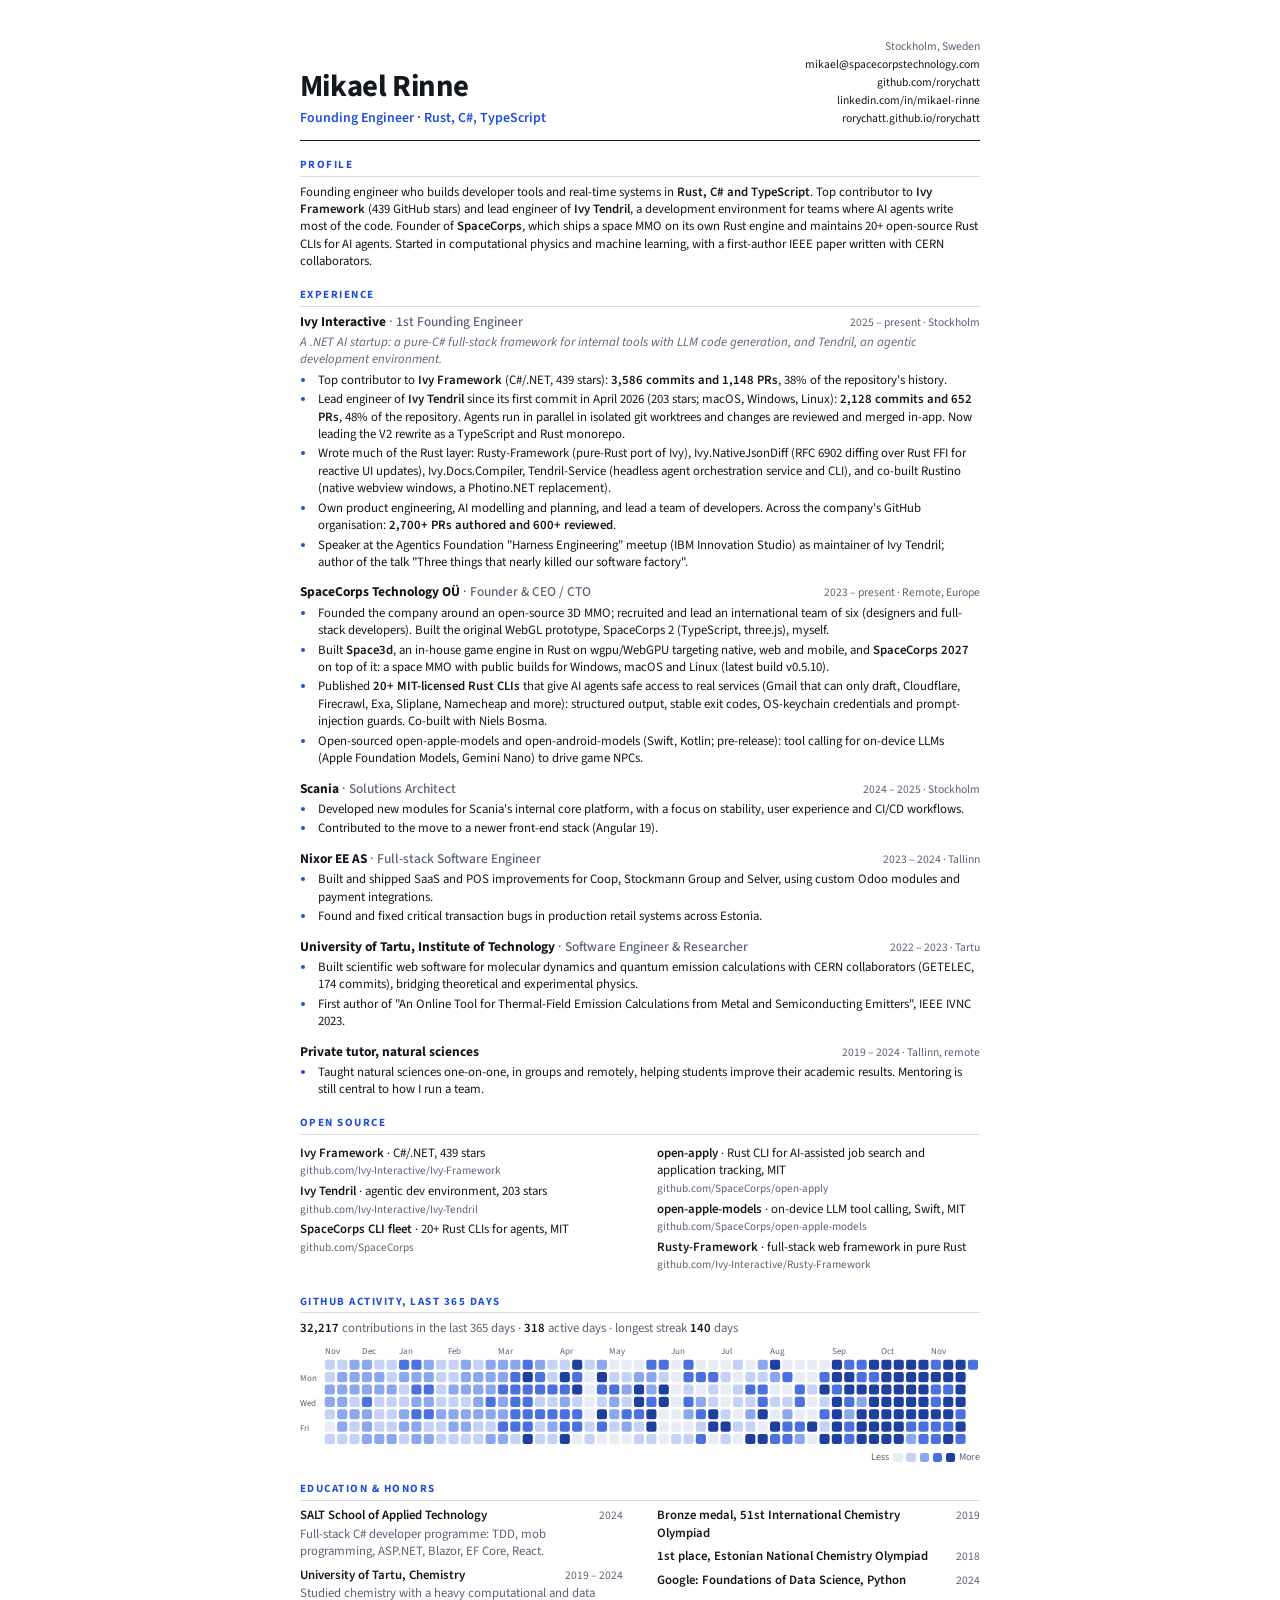
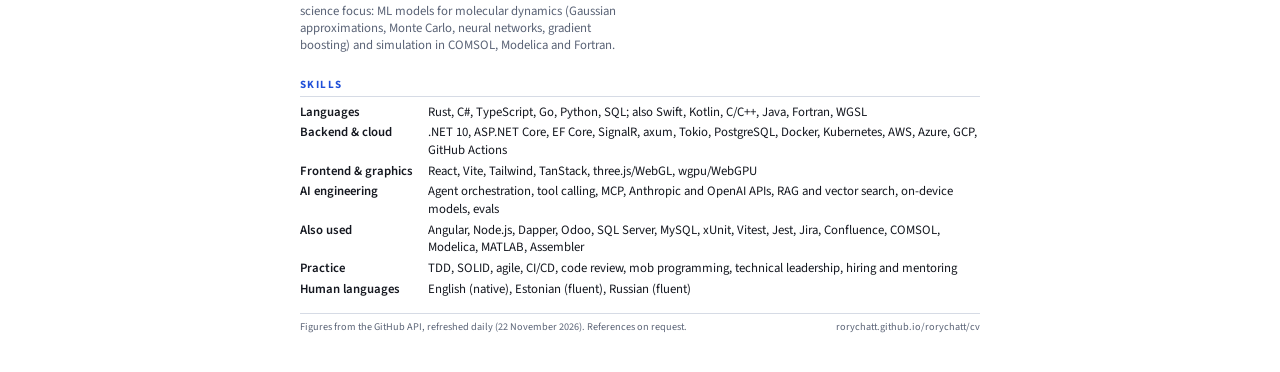
==== commit ec994d4c: "chore: refresh GitHub data (2026-11-22)" ====
--- a/cv/index.html
+++ b/cv/index.html
@@ -221,8 +221,8 @@
   <h2>GitHub activity, last 365 days</h2>
   <div class="act">
       <!-- BEGIN activity -->
-      <p class="act-sum"><b>32,070</b> contributions in the last 365 days &middot; <b>318</b> active days &middot; longest streak <b>140</b> days</p>
-      <svg class="act-graph" viewBox="0 0 605 91" role="img" aria-label="GitHub contributions per day, last 365 days, 32,070 in total"><text x="22" y="9" class="mo">Nov</text><text x="55" y="9" class="mo">Dec</text><text x="99" y="9" class="mo">Jan</text><text x="143" y="9" class="mo">Feb</text><text x="187" y="9" class="mo">Mar</text><text x="242" y="9" class="mo">Apr</text><text x="286" y="9" class="mo">May</text><text x="341" y="9" class="mo">Jun</text><text x="385" y="9" class="mo">Jul</text><text x="429" y="9" class="mo">Aug</text><text x="484" y="9" class="mo">Sep</text><text x="528" y="9" class="mo">Oct</text><text x="572" y="9" class="mo">Nov</text><text x="0" y="33" class="dw">Mon</text><text x="0" y="55" class="dw">Wed</text><text x="0" y="77" class="dw">Fri</text><rect x="22" y="80" width="9" height="9" rx="2" class="l1"><title>2025-11-22: 6 contributions</title></rect><rect x="33" y="14" width="9" height="9" rx="2" class="l1"><title>2025-11-23: 2 contributions</title></rect><rect x="33" y="25" width="9" height="9" rx="2" class="l1"><title>2025-11-24: 7 contributions</title></rect><rect x="33" y="36" width="9" height="9" rx="2" class="l2"><title>2025-11-25: 31 contributions</title></rect><rect x="33" y="47" width="9" height="9" rx="2" class="l2"><title>2025-11-26: 15 contributions</title></rect><rect x="33" y="58" width="9" height="9" rx="2" class="l1"><title>2025-11-27: 10 contributions</title></rect><rect x="33" y="69" width="9" height="9" rx="2" class="l0"><title>2025-11-28: 0 contributions</title></rect><rect x="33" y="80" width="9" height="9" rx="2" class="l1"><title>2025-11-29: 2 contributions</title></rect><rect x="44" y="14" width="9" height="9" rx="2" class="l1"><title>2025-11-30: 10 contributions</title></rect><rect x="44" y="25" width="9" height="9" rx="2" class="l2"><title>2025-12-01: 29 contributions</title></rect><rect x="44" y="36" width="9" height="9" rx="2" class="l2"><title>2025-12-02: 15 contributions</title></rect><rect x="44" y="47" width="9" height="9" rx="2" class="l2"><title>2025-12-03: 30 contributions</title></rect><rect x="44" y="58" width="9" height="9" rx="2" class="l2"><title>2025-12-04: 21 contributions</title></rect><rect x="44" y="69" width="9" height="9" rx="2" class="l2"><title>2025-12-05: 22 contributions</title></rect><rect x="44" y="80" width="9" height="9" rx="2" class="l1"><title>2025-12-06: 14 contributions</title></rect><rect x="55" y="14" width="9" height="9" rx="2" class="l2"><title>2025-12-07: 24 contributions</title></rect><rect x="55" y="25" width="9" height="9" rx="2" class="l2"><title>2025-12-08: 16 contributions</title></rect><rect x="55" y="36" width="9" height="9" rx="2" class="l2"><title>2025-12-09: 19 contributions</title></rect><rect x="55" y="47" width="9" height="9" rx="2" class="l1"><title>2025-12-10: 13 contributions</title></rect><rect x="55" y="58" width="9" height="9" rx="2" class="l2"><title>2025-12-11: 19 contributions</title></rect><rect x="55" y="69" width="9" height="9" rx="2" class="l1"><title>2025-12-12: 13 contributions</title></rect><rect x="55" y="80" width="9" height="9" rx="2" class="l1"><title>2025-12-13: 11 contributions</title></rect><rect x="66" y="14" width="9" height="9" rx="2" class="l2"><title>2025-12-14: 16 contributions</title></rect><rect x="66" y="25" width="9" height="9" rx="2" class="l2"><title>2025-12-15: 16 contributions</title></rect><rect x="66" y="36" width="9" height="9" rx="2" class="l2"><title>2025-12-16: 30 contributions</title></rect><rect x="66" y="47" width="9" height="9" rx="2" class="l3"><title>2025-12-17: 43 contributions</title></rect><rect x="66" y="58" width="9" height="9" rx="2" class="l2"><title>2025-12-18: 28 contributions</title></rect><rect x="66" y="69" width="9" height="9" rx="2" class="l2"><title>2025-12-19: 30 contributions</title></rect><rect x="66" y="80" width="9" height="9" rx="2" class="l2"><title>2025-12-20: 22 contributions</title></rect><rect x="77" y="14" width="9" height="9" rx="2" class="l1"><title>2025-12-21: 13 contributions</title></rect><rect x="77" y="25" width="9" height="9" rx="2" class="l2"><title>2025-12-22: 27 contributions</title></rect><rect x="77" y="36" width="9" height="9" rx="2" class="l2"><title>2025-12-23: 15 contributions</title></rect><rect x="77" y="47" width="9" height="9" rx="2" class="l1"><title>2025-12-24: 10 contributions</title></rect><rect x="77" y="58" width="9" height="9" rx="2" class="l1"><title>2025-12-25: 9 contributions</title></rect><rect x="77" y="69" width="9" height="9" rx="2" class="l1"><title>2025-12-26: 13 contributions</title></rect><rect x="77" y="80" width="9" height="9" rx="2" class="l2"><title>2025-12-27: 26 contributions</title></rect><rect x="88" y="14" width="9" height="9" rx="2" class="l1"><title>2025-12-28: 14 contributions</title></rect><rect x="88" y="25" width="9" height="9" rx="2" class="l1"><title>2025-12-29: 7 contributions</title></rect><rect x="88" y="36" width="9" height="9" rx="2" class="l2"><title>2025-12-30: 17 contributions</title></rect><rect x="88" y="47" width="9" height="9" rx="2" class="l1"><title>2025-12-31: 7 contributions</title></rect><rect x="88" y="58" width="9" height="9" rx="2" class="l1"><title>2026-01-01: 10 contributions</title></rect><rect x="88" y="69" width="9" height="9" rx="2" class="l1"><title>2026-01-02: 8 contributions</title></rect><rect x="88" y="80" width="9" height="9" rx="2" class="l2"><title>2026-01-03: 29 contributions</title></rect><rect x="99" y="14" width="9" height="9" rx="2" class="l3"><title>2026-01-04: 52 contributions</title></rect><rect x="99" y="25" width="9" height="9" rx="2" class="l2"><title>2026-01-05: 17 contributions</title></rect><rect x="99" y="36" width="9" height="9" rx="2" class="l1"><title>2026-01-06: 14 contributions</title></rect><rect x="99" y="47" width="9" height="9" rx="2" class="l1"><title>2026-01-07: 11 contributions</title></rect><rect x="99" y="58" width="9" height="9" rx="2" class="l2"><title>2026-01-08: 30 contributions</title></rect><rect x="99" y="69" width="9" height="9" rx="2" class="l2"><title>2026-01-09: 20 contributions</title></rect><rect x="99" y="80" width="9" height="9" rx="2" class="l1"><title>2026-01-10: 14 contributions</title></rect><rect x="110" y="14" width="9" height="9" rx="2" class="l3"><title>2026-01-11: 37 contributions</title></rect><rect x="110" y="25" width="9" height="9" rx="2" class="l2"><title>2026-01-12: 24 contributions</title></rect><rect x="110" y="36" width="9" height="9" rx="2" class="l3"><title>2026-01-13: 36 contributions</title></rect><rect x="110" y="47" width="9" height="9" rx="2" class="l2"><title>2026-01-14: 20 contributions</title></rect><rect x="110" y="58" width="9" height="9" rx="2" class="l3"><title>2026-01-15: 46 contributions</title></rect><rect x="110" y="69" width="9" height="9" rx="2" class="l2"><title>2026-01-16: 18 contributions</title></rect><rect x="110" y="80" width="9" height="9" rx="2" class="l2"><title>2026-01-17: 21 contributions</title></rect><rect x="121" y="14" width="9" height="9" rx="2" class="l2"><title>2026-01-18: 20 contributions</title></rect><rect x="121" y="25" width="9" height="9" rx="2" class="l2"><title>2026-01-19: 27 contributions</title></rect><rect x="121" y="36" width="9" height="9" rx="2" class="l3"><title>2026-01-20: 39 contributions</title></rect><rect x="121" y="47" width="9" height="9" rx="2" class="l2"><title>2026-01-21: 15 contributions</title></rect><rect x="121" y="58" width="9" height="9" rx="2" class="l3"><title>2026-01-22: 35 contributions</title></rect><rect x="121" y="69" width="9" height="9" rx="2" class="l1"><title>2026-01-23: 14 contributions</title></rect><rect x="121" y="80" width="9" height="9" rx="2" class="l2"><title>2026-01-24: 18 contributions</title></rect><rect x="132" y="14" width="9" height="9" rx="2" class="l1"><title>2026-01-25: 14 contributions</title></rect><rect x="132" y="25" width="9" height="9" rx="2" class="l1"><title>2026-01-26: 13 contributions</title></rect><rect x="132" y="36" width="9" height="9" rx="2" class="l1"><title>2026-01-27: 14 contributions</title></rect><rect x="132" y="47" width="9" height="9" rx="2" class="l1"><title>2026-01-28: 11 contributions</title></rect><rect x="132" y="58" width="9" height="9" rx="2" class="l2"><title>2026-01-29: 29 contributions</title></rect><rect x="132" y="69" width="9" height="9" rx="2" class="l1"><title>2026-01-30: 7 contributions</title></rect><rect x="132" y="80" width="9" height="9" rx="2" class="l1"><title>2026-01-31: 10 contributions</title></rect><rect x="143" y="14" width="9" height="9" rx="2" class="l1"><title>2026-02-01: 7 contributions</title></rect><rect x="143" y="25" width="9" height="9" rx="2" class="l1"><title>2026-02-02: 11 contributions</title></rect><rect x="143" y="36" width="9" height="9" rx="2" class="l2"><title>2026-02-03: 17 contributions</title></rect><rect x="143" y="47" width="9" height="9" rx="2" class="l1"><title>2026-02-04: 14 contributions</title></rect><rect x="143" y="58" width="9" height="9" rx="2" class="l2"><title>2026-02-05: 20 contributions</title></rect><rect x="143" y="69" width="9" height="9" rx="2" class="l2"><title>2026-02-06: 20 contributions</title></rect><rect x="143" y="80" width="9" height="9" rx="2" class="l1"><title>2026-02-07: 6 contributions</title></rect><rect x="154" y="14" width="9" height="9" rx="2" class="l2"><title>2026-02-08: 23 contributions</title></rect><rect x="154" y="25" width="9" height="9" rx="2" class="l2"><title>2026-02-09: 15 contributions</title></rect><rect x="154" y="36" width="9" height="9" rx="2" class="l2"><title>2026-02-10: 18 contributions</title></rect><rect x="154" y="47" width="9" height="9" rx="2" class="l1"><title>2026-02-11: 14 contributions</title></rect><rect x="154" y="58" width="9" height="9" rx="2" class="l2"><title>2026-02-12: 16 contributions</title></rect><rect x="154" y="69" width="9" height="9" rx="2" class="l2"><title>2026-02-13: 19 contributions</title></rect><rect x="154" y="80" width="9" height="9" rx="2" class="l1"><title>2026-02-14: 8 contributions</title></rect><rect x="165" y="14" width="9" height="9" rx="2" class="l1"><title>2026-02-15: 14 contributions</title></rect><rect x="165" y="25" width="9" height="9" rx="2" class="l3"><title>2026-02-16: 33 contributions</title></rect><rect x="165" y="36" width="9" height="9" rx="2" class="l2"><title>2026-02-17: 24 contributions</title></rect><rect x="165" y="47" width="9" height="9" rx="2" class="l2"><title>2026-02-18: 27 contributions</title></rect><rect x="165" y="58" width="9" height="9" rx="2" class="l2"><title>2026-02-19: 20 contributions</title></rect><rect x="165" y="69" width="9" height="9" rx="2" class="l1"><title>2026-02-20: 14 contributions</title></rect><rect x="165" y="80" width="9" height="9" rx="2" class="l1"><title>2026-02-21: 9 contributions</title></rect><rect x="176" y="14" width="9" height="9" rx="2" class="l2"><title>2026-02-22: 15 contributions</title></rect><rect x="176" y="25" width="9" height="9" rx="2" class="l2"><title>2026-02-23: 22 contributions</title></rect><rect x="176" y="36" width="9" height="9" rx="2" class="l2"><title>2026-02-24: 21 contributions</title></rect><rect x="176" y="47" width="9" height="9" rx="2" class="l3"><title>2026-02-25: 91 contributions</title></rect><rect x="176" y="58" width="9" height="9" rx="2" class="l2"><title>2026-02-26: 16 contributions</title></rect><rect x="176" y="69" width="9" height="9" rx="2" class="l1"><title>2026-02-27: 7 contributions</title></rect><rect x="176" y="80" width="9" height="9" rx="2" class="l2"><title>2026-02-28: 16 contributions</title></rect><rect x="187" y="14" width="9" height="9" rx="2" class="l2"><title>2026-03-01: 15 contributions</title></rect><rect x="187" y="25" width="9" height="9" rx="2" class="l2"><title>2026-03-02: 17 contributions</title></rect><rect x="187" y="36" width="9" height="9" rx="2" class="l3"><title>2026-03-03: 42 contributions</title></rect><rect x="187" y="47" width="9" height="9" rx="2" class="l2"><title>2026-03-04: 20 contributions</title></rect><rect x="187" y="58" width="9" height="9" rx="2" class="l2"><title>2026-03-05: 19 contributions</title></rect><rect x="187" y="69" width="9" height="9" rx="2" class="l3"><title>2026-03-06: 99 contributions</title></rect><rect x="187" y="80" width="9" height="9" rx="2" class="l2"><title>2026-03-07: 20 contributions</title></rect><rect x="198" y="14" width="9" height="9" rx="2" class="l2"><title>2026-03-08: 20 contributions</title></rect><rect x="198" y="25" width="9" height="9" rx="2" class="l3"><title>2026-03-09: 59 contributions</title></rect><rect x="198" y="36" width="9" height="9" rx="2" class="l3"><title>2026-03-10: 67 contributions</title></rect><rect x="198" y="47" width="9" height="9" rx="2" class="l3"><title>2026-03-11: 36 contributions</title></rect><rect x="198" y="58" width="9" height="9" rx="2" class="l3"><title>2026-03-12: 45 contributions</title></rect><rect x="198" y="69" width="9" height="9" rx="2" class="l3"><title>2026-03-13: 49 contributions</title></rect><rect x="198" y="80" width="9" height="9" rx="2" class="l1"><title>2026-03-14: 13 contributions</title></rect><rect x="209" y="14" width="9" height="9" rx="2" class="l3"><title>2026-03-15: 89 contributions</title></rect><rect x="209" y="25" width="9" height="9" rx="2" class="l4"><title>2026-03-16: 120 contributions</title></rect><rect x="209" y="36" width="9" height="9" rx="2" class="l3"><title>2026-03-17: 59 contributions</title></rect><rect x="209" y="47" width="9" height="9" rx="2" class="l3"><title>2026-03-18: 78 contributions</title></rect><rect x="209" y="58" width="9" height="9" rx="2" class="l3"><title>2026-03-19: 42 contributions</title></rect><rect x="209" y="69" width="9" height="9" rx="2" class="l3"><title>2026-03-20: 68 contributions</title></rect><rect x="209" y="80" width="9" height="9" rx="2" class="l4"><title>2026-03-21: 119 contributions</title></rect><rect x="220" y="14" width="9" height="9" rx="2" class="l2"><title>2026-03-22: 25 contributions</title></rect><rect x="220" y="25" width="9" height="9" rx="2" class="l3"><title>2026-03-23: 65 contributions</title></rect><rect x="220" y="36" width="9" height="9" rx="2" class="l3"><title>2026-03-24: 52 contributions</title></rect><rect x="220" y="47" width="9" height="9" rx="2" class="l1"><title>2026-03-25: 11 contributions</title></rect><rect x="220" y="58" width="9" height="9" rx="2" class="l3"><title>2026-03-26: 73 contributions</title></rect><rect x="220" y="69" width="9" height="9" rx="2" class="l1"><title>2026-03-27: 5 contributions</title></rect><rect x="220" y="80" width="9" height="9" rx="2" class="l1"><title>2026-03-28: 5 contributions</title></rect><rect x="231" y="14" width="9" height="9" rx="2" class="l1"><title>2026-03-29: 4 contributions</title></rect><rect x="231" y="25" width="9" height="9" rx="2" class="l1"><title>2026-03-30: 13 contributions</title></rect><rect x="231" y="36" width="9" height="9" rx="2" class="l3"><title>2026-03-31: 71 contributions</title></rect><rect x="231" y="47" width="9" height="9" rx="2" class="l1"><title>2026-04-01: 5 contributions</title></rect><rect x="231" y="58" width="9" height="9" rx="2" class="l3"><title>2026-04-02: 77 contributions</title></rect><rect x="231" y="69" width="9" height="9" rx="2" class="l2"><title>2026-04-03: 20 contributions</title></rect><rect x="231" y="80" width="9" height="9" rx="2" class="l1"><title>2026-04-04: 5 contributions</title></rect><rect x="242" y="14" width="9" height="9" rx="2" class="l1"><title>2026-04-05: 3 contributions</title></rect><rect x="242" y="25" width="9" height="9" rx="2" class="l4"><title>2026-04-06: 258 contributions</title></rect><rect x="242" y="36" width="9" height="9" rx="2" class="l3"><title>2026-04-07: 93 contributions</title></rect><rect x="242" y="47" width="9" height="9" rx="2" class="l3"><title>2026-04-08: 33 contributions</title></rect><rect x="242" y="58" width="9" height="9" rx="2" class="l3"><title>2026-04-09: 61 contributions</title></rect><rect x="242" y="69" width="9" height="9" rx="2" class="l3"><title>2026-04-10: 54 contributions</title></rect><rect x="242" y="80" width="9" height="9" rx="2" class="l4"><title>2026-04-11: 682 contributions</title></rect><rect x="253" y="14" width="9" height="9" rx="2" class="l4"><title>2026-04-12: 276 contributions</title></rect><rect x="253" y="25" width="9" height="9" rx="2" class="l3"><title>2026-04-13: 99 contributions</title></rect><rect x="253" y="36" width="9" height="9" rx="2" class="l4"><title>2026-04-14: 176 contributions</title></rect><rect x="253" y="47" width="9" height="9" rx="2" class="l1"><title>2026-04-15: 9 contributions</title></rect><rect x="253" y="58" width="9" height="9" rx="2" class="l3"><title>2026-04-16: 89 contributions</title></rect><rect x="253" y="69" width="9" height="9" rx="2" class="l3"><title>2026-04-17: 72 contributions</title></rect><rect x="253" y="80" width="9" height="9" rx="2" class="l0"><title>2026-04-18: 0 contributions</title></rect><rect x="264" y="14" width="9" height="9" rx="2" class="l1"><title>2026-04-19: 4 contributions</title></rect><rect x="264" y="25" width="9" height="9" rx="2" class="l0"><title>2026-04-20: 0 contributions</title></rect><rect x="264" y="36" width="9" height="9" rx="2" class="l0"><title>2026-04-21: 0 contributions</title></rect><rect x="264" y="47" width="9" height="9" rx="2" class="l0"><title>2026-04-22: 0 contributions</title></rect><rect x="264" y="58" width="9" height="9" rx="2" class="l0"><title>2026-04-23: 0 contributions</title></rect><rect x="264" y="69" width="9" height="9" rx="2" class="l1"><title>2026-04-24: 12 contributions</title></rect><rect x="264" y="80" width="9" height="9" rx="2" class="l1"><title>2026-04-25: 10 contributions</title></rect><rect x="275" y="14" width="9" height="9" rx="2" class="l2"><title>2026-04-26: 17 contributions</title></rect><rect x="275" y="25" width="9" height="9" rx="2" class="l4"><title>2026-04-27: 117 contributions</title></rect><rect x="275" y="36" width="9" height="9" rx="2" class="l3"><title>2026-04-28: 42 contributions</title></rect><rect x="275" y="47" width="9" height="9" rx="2" class="l1"><title>2026-04-29: 7 contributions</title></rect><rect x="275" y="58" width="9" height="9" rx="2" class="l4"><title>2026-04-30: 273 contributions</title></rect><rect x="275" y="69" width="9" height="9" rx="2" class="l3"><title>2026-05-01: 51 contributions</title></rect><rect x="275" y="80" width="9" height="9" rx="2" class="l0"><title>2026-05-02: 0 contributions</title></rect><rect x="286" y="14" width="9" height="9" rx="2" class="l0"><title>2026-05-03: 0 contributions</title></rect><rect x="286" y="25" width="9" height="9" rx="2" class="l1"><title>2026-05-04: 8 contributions</title></rect><rect x="286" y="36" width="9" height="9" rx="2" class="l3"><title>2026-05-05: 57 contributions</title></rect><rect x="286" y="47" width="9" height="9" rx="2" class="l2"><title>2026-05-06: 16 contributions</title></rect><rect x="286" y="58" width="9" height="9" rx="2" class="l2"><title>2026-05-07: 23 contributions</title></rect><rect x="286" y="69" width="9" height="9" rx="2" class="l1"><title>2026-05-08: 7 contributions</title></rect><rect x="286" y="80" width="9" height="9" rx="2" class="l0"><title>2026-05-09: 0 contributions</title></rect><rect x="297" y="14" width="9" height="9" rx="2" class="l0"><title>2026-05-10: 0 contributions</title></rect><rect x="297" y="25" width="9" height="9" rx="2" class="l1"><title>2026-05-11: 13 contributions</title></rect><rect x="297" y="36" width="9" height="9" rx="2" class="l2"><title>2026-05-12: 20 contributions</title></rect><rect x="297" y="47" width="9" height="9" rx="2" class="l1"><title>2026-05-13: 3 contributions</title></rect><rect x="297" y="58" width="9" height="9" rx="2" class="l3"><title>2026-05-14: 80 contributions</title></rect><rect x="297" y="69" width="9" height="9" rx="2" class="l2"><title>2026-05-15: 27 contributions</title></rect><rect x="297" y="80" width="9" height="9" rx="2" class="l0"><title>2026-05-16: 0 contributions</title></rect><rect x="308" y="14" width="9" height="9" rx="2" class="l0"><title>2026-05-17: 0 contributions</title></rect><rect x="308" y="25" width="9" height="9" rx="2" class="l2"><title>2026-05-18: 29 contributions</title></rect><rect x="308" y="36" width="9" height="9" rx="2" class="l4"><title>2026-05-19: 217 contributions</title></rect><rect x="308" y="47" width="9" height="9" rx="2" class="l4"><title>2026-05-20: 239 contributions</title></rect><rect x="308" y="58" width="9" height="9" rx="2" class="l3"><title>2026-05-21: 64 contributions</title></rect><rect x="308" y="69" width="9" height="9" rx="2" class="l1"><title>2026-05-22: 2 contributions</title></rect><rect x="308" y="80" width="9" height="9" rx="2" class="l1"><title>2026-05-23: 5 contributions</title></rect><rect x="319" y="14" width="9" height="9" rx="2" class="l3"><title>2026-05-24: 56 contributions</title></rect><rect x="319" y="25" width="9" height="9" rx="2" class="l2"><title>2026-05-25: 23 contributions</title></rect><rect x="319" y="36" width="9" height="9" rx="2" class="l2"><title>2026-05-26: 30 contributions</title></rect><rect x="319" y="47" width="9" height="9" rx="2" class="l3"><title>2026-05-27: 83 contributions</title></rect><rect x="319" y="58" width="9" height="9" rx="2" class="l4"><title>2026-05-28: 207 contributions</title></rect><rect x="319" y="69" width="9" height="9" rx="2" class="l4"><title>2026-05-29: 142 contributions</title></rect><rect x="319" y="80" width="9" height="9" rx="2" class="l1"><title>2026-05-30: 7 contributions</title></rect><rect x="330" y="14" width="9" height="9" rx="2" class="l3"><title>2026-05-31: 38 contributions</title></rect><rect x="330" y="25" width="9" height="9" rx="2" class="l1"><title>2026-06-01: 5 contributions</title></rect><rect x="330" y="36" width="9" height="9" rx="2" class="l4"><title>2026-06-02: 138 contributions</title></rect><rect x="330" y="47" width="9" height="9" rx="2" class="l4"><title>2026-06-03: 142 contributions</title></rect><rect x="330" y="58" width="9" height="9" rx="2" class="l0"><title>2026-06-04: 0 contributions</title></rect><rect x="330" y="69" width="9" height="9" rx="2" class="l0"><title>2026-06-05: 0 contributions</title></rect><rect x="330" y="80" width="9" height="9" rx="2" class="l0"><title>2026-06-06: 0 contributions</title></rect><rect x="341" y="14" width="9" height="9" rx="2" class="l0"><title>2026-06-07: 0 contributions</title></rect><rect x="341" y="25" width="9" height="9" rx="2" class="l0"><title>2026-06-08: 0 contributions</title></rect><rect x="341" y="36" width="9" height="9" rx="2" class="l0"><title>2026-06-09: 0 contributions</title></rect><rect x="341" y="47" width="9" height="9" rx="2" class="l0"><title>2026-06-10: 0 contributions</title></rect><rect x="341" y="58" width="9" height="9" rx="2" class="l0"><title>2026-06-11: 0 contributions</title></rect><rect x="341" y="69" width="9" height="9" rx="2" class="l0"><title>2026-06-12: 0 contributions</title></rect><rect x="341" y="80" width="9" height="9" rx="2" class="l1"><title>2026-06-13: 12 contributions</title></rect><rect x="352" y="14" width="9" height="9" rx="2" class="l3"><title>2026-06-14: 76 contributions</title></rect><rect x="352" y="25" width="9" height="9" rx="2" class="l3"><title>2026-06-15: 52 contributions</title></rect><rect x="352" y="36" width="9" height="9" rx="2" class="l1"><title>2026-06-16: 1 contribution</title></rect><rect x="352" y="47" width="9" height="9" rx="2" class="l3"><title>2026-06-17: 45 contributions</title></rect><rect x="352" y="58" width="9" height="9" rx="2" class="l2"><title>2026-06-18: 24 contributions</title></rect><rect x="352" y="69" width="9" height="9" rx="2" class="l0"><title>2026-06-19: 0 contributions</title></rect><rect x="352" y="80" width="9" height="9" rx="2" class="l1"><title>2026-06-20: 2 contributions</title></rect><rect x="363" y="14" width="9" height="9" rx="2" class="l0"><title>2026-06-21: 0 contributions</title></rect><rect x="363" y="25" width="9" height="9" rx="2" class="l3"><title>2026-06-22: 44 contributions</title></rect><rect x="363" y="36" width="9" height="9" rx="2" class="l0"><title>2026-06-23: 0 contributions</title></rect><rect x="363" y="47" width="9" height="9" rx="2" class="l2"><title>2026-06-24: 18 contributions</title></rect><rect x="363" y="58" width="9" height="9" rx="2" class="l3"><title>2026-06-25: 90 contributions</title></rect><rect x="363" y="69" width="9" height="9" rx="2" class="l1"><title>2026-06-26: 8 contributions</title></rect><rect x="363" y="80" width="9" height="9" rx="2" class="l3"><title>2026-06-27: 96 contributions</title></rect><rect x="374" y="14" width="9" height="9" rx="2" class="l0"><title>2026-06-28: 0 contributions</title></rect><rect x="374" y="25" width="9" height="9" rx="2" class="l3"><title>2026-06-29: 77 contributions</title></rect><rect x="374" y="36" width="9" height="9" rx="2" class="l1"><title>2026-06-30: 6 contributions</title></rect><rect x="374" y="47" width="9" height="9" rx="2" class="l1"><title>2026-07-01: 4 contributions</title></rect><rect x="374" y="58" width="9" height="9" rx="2" class="l4"><title>2026-07-02: 120 contributions</title></rect><rect x="374" y="69" width="9" height="9" rx="2" class="l4"><title>2026-07-03: 132 contributions</title></rect><rect x="374" y="80" width="9" height="9" rx="2" class="l0"><title>2026-07-04: 0 contributions</title></rect><rect x="385" y="14" width="9" height="9" rx="2" class="l0"><title>2026-07-05: 0 contributions</title></rect><rect x="385" y="25" width="9" height="9" rx="2" class="l1"><title>2026-07-06: 2 contributions</title></rect><rect x="385" y="36" width="9" height="9" rx="2" class="l0"><title>2026-07-07: 0 contributions</title></rect><rect x="385" y="47" width="9" height="9" rx="2" class="l0"><title>2026-07-08: 0 contributions</title></rect><rect x="385" y="58" width="9" height="9" rx="2" class="l1"><title>2026-07-09: 9 contributions</title></rect><rect x="385" y="69" width="9" height="9" rx="2" class="l4"><title>2026-07-10: 398 contributions</title></rect><rect x="385" y="80" width="9" height="9" rx="2" class="l1"><title>2026-07-11: 1 contribution</title></rect><rect x="396" y="14" width="9" height="9" rx="2" class="l1"><title>2026-07-12: 6 contributions</title></rect><rect x="396" y="25" width="9" height="9" rx="2" class="l0"><title>2026-07-13: 0 contributions</title></rect><rect x="396" y="36" width="9" height="9" rx="2" class="l1"><title>2026-07-14: 6 contributions</title></rect><rect x="396" y="47" width="9" height="9" rx="2" class="l1"><title>2026-07-15: 2 contributions</title></rect><rect x="396" y="58" width="9" height="9" rx="2" class="l0"><title>2026-07-16: 0 contributions</title></rect><rect x="396" y="69" width="9" height="9" rx="2" class="l1"><title>2026-07-17: 1 contribution</title></rect><rect x="396" y="80" width="9" height="9" rx="2" class="l0"><title>2026-07-18: 0 contributions</title></rect><rect x="407" y="14" width="9" height="9" rx="2" class="l0"><title>2026-07-19: 0 contributions</title></rect><rect x="407" y="25" width="9" height="9" rx="2" class="l1"><title>2026-07-20: 4 contributions</title></rect><rect x="407" y="36" width="9" height="9" rx="2" class="l3"><title>2026-07-21: 58 contributions</title></rect><rect x="407" y="47" width="9" height="9" rx="2" class="l1"><title>2026-07-22: 1 contribution</title></rect><rect x="407" y="58" width="9" height="9" rx="2" class="l2"><title>2026-07-23: 24 contributions</title></rect><rect x="407" y="69" width="9" height="9" rx="2" class="l1"><title>2026-07-24: 3 contributions</title></rect><rect x="407" y="80" width="9" height="9" rx="2" class="l4"><title>2026-07-25: 178 contributions</title></rect><rect x="418" y="14" width="9" height="9" rx="2" class="l2"><title>2026-07-26: 32 contributions</title></rect><rect x="418" y="25" width="9" height="9" rx="2" class="l1"><title>2026-07-27: 11 contributions</title></rect><rect x="418" y="36" width="9" height="9" rx="2" class="l3"><title>2026-07-28: 68 contributions</title></rect><rect x="418" y="47" width="9" height="9" rx="2" class="l3"><title>2026-07-29: 81 contributions</title></rect><rect x="418" y="58" width="9" height="9" rx="2" class="l4"><title>2026-07-30: 162 contributions</title></rect><rect x="418" y="69" width="9" height="9" rx="2" class="l0"><title>2026-07-31: 0 contributions</title></rect><rect x="418" y="80" width="9" height="9" rx="2" class="l4"><title>2026-08-01: 185 contributions</title></rect><rect x="429" y="14" width="9" height="9" rx="2" class="l4"><title>2026-08-02: 586 contributions</title></rect><rect x="429" y="25" width="9" height="9" rx="2" class="l2"><title>2026-08-03: 22 contributions</title></rect><rect x="429" y="36" width="9" height="9" rx="2" class="l0"><title>2026-08-04: 0 contributions</title></rect><rect x="429" y="47" width="9" height="9" rx="2" class="l1"><title>2026-08-05: 3 contributions</title></rect><rect x="429" y="58" width="9" height="9" rx="2" class="l0"><title>2026-08-06: 0 contributions</title></rect><rect x="429" y="69" width="9" height="9" rx="2" class="l4"><title>2026-08-07: 141 contributions</title></rect><rect x="429" y="80" width="9" height="9" rx="2" class="l3"><title>2026-08-08: 61 contributions</title></rect><rect x="440" y="14" width="9" height="9" rx="2" class="l0"><title>2026-08-09: 0 contributions</title></rect><rect x="440" y="25" width="9" height="9" rx="2" class="l3"><title>2026-08-10: 101 contributions</title></rect><rect x="440" y="36" width="9" height="9" rx="2" class="l0"><title>2026-08-11: 0 contributions</title></rect><rect x="440" y="47" width="9" height="9" rx="2" class="l1"><title>2026-08-12: 10 contributions</title></rect><rect x="440" y="58" width="9" height="9" rx="2" class="l2"><title>2026-08-13: 32 contributions</title></rect><rect x="440" y="69" width="9" height="9" rx="2" class="l3"><title>2026-08-14: 85 contributions</title></rect><rect x="440" y="80" width="9" height="9" rx="2" class="l3"><title>2026-08-15: 94 contributions</title></rect><rect x="451" y="14" width="9" height="9" rx="2" class="l0"><title>2026-08-16: 0 contributions</title></rect><rect x="451" y="25" width="9" height="9" rx="2" class="l0"><title>2026-08-17: 0 contributions</title></rect><rect x="451" y="36" width="9" height="9" rx="2" class="l3"><title>2026-08-18: 47 contributions</title></rect><rect x="451" y="47" width="9" height="9" rx="2" class="l3"><title>2026-08-19: 86 contributions</title></rect><rect x="451" y="58" width="9" height="9" rx="2" class="l0"><title>2026-08-20: 0 contributions</title></rect><rect x="451" y="69" width="9" height="9" rx="2" class="l3"><title>2026-08-21: 50 contributions</title></rect><rect x="451" y="80" width="9" height="9" rx="2" class="l2"><title>2026-08-22: 16 contributions</title></rect><rect x="462" y="14" width="9" height="9" rx="2" class="l0"><title>2026-08-23: 0 contributions</title></rect><rect x="462" y="25" width="9" height="9" rx="2" class="l0"><title>2026-08-24: 0 contributions</title></rect><rect x="462" y="36" width="9" height="9" rx="2" class="l1"><title>2026-08-25: 11 contributions</title></rect><rect x="462" y="47" width="9" height="9" rx="2" class="l0"><title>2026-08-26: 0 contributions</title></rect><rect x="462" y="58" width="9" height="9" rx="2" class="l0"><title>2026-08-27: 0 contributions</title></rect><rect x="462" y="69" width="9" height="9" rx="2" class="l4"><title>2026-08-28: 136 contributions</title></rect><rect x="462" y="80" width="9" height="9" rx="2" class="l0"><title>2026-08-29: 0 contributions</title></rect><rect x="473" y="14" width="9" height="9" rx="2" class="l0"><title>2026-08-30: 0 contributions</title></rect><rect x="473" y="25" width="9" height="9" rx="2" class="l3"><title>2026-08-31: 83 contributions</title></rect><rect x="473" y="36" width="9" height="9" rx="2" class="l4"><title>2026-09-01: 203 contributions</title></rect><rect x="473" y="47" width="9" height="9" rx="2" class="l1"><title>2026-09-02: 6 contributions</title></rect><rect x="473" y="58" width="9" height="9" rx="2" class="l3"><title>2026-09-03: 70 contributions</title></rect><rect x="473" y="69" width="9" height="9" rx="2" class="l1"><title>2026-09-04: 13 contributions</title></rect><rect x="473" y="80" width="9" height="9" rx="2" class="l4"><title>2026-09-05: 1371 contributions</title></rect><rect x="484" y="14" width="9" height="9" rx="2" class="l4"><title>2026-09-06: 378 contributions</title></rect><rect x="484" y="25" width="9" height="9" rx="2" class="l4"><title>2026-09-07: 1160 contributions</title></rect><rect x="484" y="36" width="9" height="9" rx="2" class="l3"><title>2026-09-08: 69 contributions</title></rect><rect x="484" y="47" width="9" height="9" rx="2" class="l4"><title>2026-09-09: 206 contributions</title></rect><rect x="484" y="58" width="9" height="9" rx="2" class="l4"><title>2026-09-10: 318 contributions</title></rect><rect x="484" y="69" width="9" height="9" rx="2" class="l4"><title>2026-09-11: 345 contributions</title></rect><rect x="484" y="80" width="9" height="9" rx="2" class="l4"><title>2026-09-12: 961 contributions</title></rect><rect x="495" y="14" width="9" height="9" rx="2" class="l3"><title>2026-09-13: 80 contributions</title></rect><rect x="495" y="25" width="9" height="9" rx="2" class="l4"><title>2026-09-14: 957 contributions</title></rect><rect x="495" y="36" width="9" height="9" rx="2" class="l4"><title>2026-09-15: 349 contributions</title></rect><rect x="495" y="47" width="9" height="9" rx="2" class="l3"><title>2026-09-16: 76 contributions</title></rect><rect x="495" y="58" width="9" height="9" rx="2" class="l2"><title>2026-09-17: 17 contributions</title></rect><rect x="495" y="69" width="9" height="9" rx="2" class="l3"><title>2026-09-18: 56 contributions</title></rect><rect x="495" y="80" width="9" height="9" rx="2" class="l3"><title>2026-09-19: 77 contributions</title></rect><rect x="506" y="14" width="9" height="9" rx="2" class="l3"><title>2026-09-20: 62 contributions</title></rect><rect x="506" y="25" width="9" height="9" rx="2" class="l3"><title>2026-09-21: 99 contributions</title></rect><rect x="506" y="36" width="9" height="9" rx="2" class="l4"><title>2026-09-22: 113 contributions</title></rect><rect x="506" y="47" width="9" height="9" rx="2" class="l2"><title>2026-09-23: 16 contributions</title></rect><rect x="506" y="58" width="9" height="9" rx="2" class="l4"><title>2026-09-24: 310 contributions</title></rect><rect x="506" y="69" width="9" height="9" rx="2" class="l4"><title>2026-09-25: 645 contributions</title></rect><rect x="506" y="80" width="9" height="9" rx="2" class="l4"><title>2026-09-26: 441 contributions</title></rect><rect x="517" y="14" width="9" height="9" rx="2" class="l4"><title>2026-09-27: 271 contributions</title></rect><rect x="517" y="25" width="9" height="9" rx="2" class="l3"><title>2026-09-28: 42 contributions</title></rect><rect x="517" y="36" width="9" height="9" rx="2" class="l4"><title>2026-09-29: 268 contributions</title></rect><rect x="517" y="47" width="9" height="9" rx="2" class="l4"><title>2026-09-30: 249 contributions</title></rect><rect x="517" y="58" width="9" height="9" rx="2" class="l4"><title>2026-10-01: 254 contributions</title></rect><rect x="517" y="69" width="9" height="9" rx="2" class="l4"><title>2026-10-02: 184 contributions</title></rect><rect x="517" y="80" width="9" height="9" rx="2" class="l4"><title>2026-10-03: 323 contributions</title></rect><rect x="528" y="14" width="9" height="9" rx="2" class="l4"><title>2026-10-04: 360 contributions</title></rect><rect x="528" y="25" width="9" height="9" rx="2" class="l4"><title>2026-10-05: 378 contributions</title></rect><rect x="528" y="36" width="9" height="9" rx="2" class="l4"><title>2026-10-06: 286 contributions</title></rect><rect x="528" y="47" width="9" height="9" rx="2" class="l4"><title>2026-10-07: 1140 contributions</title></rect><rect x="528" y="58" width="9" height="9" rx="2" class="l4"><title>2026-10-08: 281 contributions</title></rect><rect x="528" y="69" width="9" height="9" rx="2" class="l4"><title>2026-10-09: 117 contributions</title></rect><rect x="528" y="80" width="9" height="9" rx="2" class="l4"><title>2026-10-10: 242 contributions</title></rect><rect x="539" y="14" width="9" height="9" rx="2" class="l4"><title>2026-10-11: 280 contributions</title></rect><rect x="539" y="25" width="9" height="9" rx="2" class="l4"><title>2026-10-12: 205 contributions</title></rect><rect x="539" y="36" width="9" height="9" rx="2" class="l4"><title>2026-10-13: 445 contributions</title></rect><rect x="539" y="47" width="9" height="9" rx="2" class="l4"><title>2026-10-14: 476 contributions</title></rect><rect x="539" y="58" width="9" height="9" rx="2" class="l4"><title>2026-10-15: 164 contributions</title></rect><rect x="539" y="69" width="9" height="9" rx="2" class="l4"><title>2026-10-16: 211 contributions</title></rect><rect x="539" y="80" width="9" height="9" rx="2" class="l4"><title>2026-10-17: 196 contributions</title></rect><rect x="550" y="14" width="9" height="9" rx="2" class="l4"><title>2026-10-18: 141 contributions</title></rect><rect x="550" y="25" width="9" height="9" rx="2" class="l4"><title>2026-10-19: 427 contributions</title></rect><rect x="550" y="36" width="9" height="9" rx="2" class="l4"><title>2026-10-20: 249 contributions</title></rect><rect x="550" y="47" width="9" height="9" rx="2" class="l4"><title>2026-10-21: 380 contributions</title></rect><rect x="550" y="58" width="9" height="9" rx="2" class="l4"><title>2026-10-22: 452 contributions</title></rect><rect x="550" y="69" width="9" height="9" rx="2" class="l3"><title>2026-10-23: 98 contributions</title></rect><rect x="550" y="80" width="9" height="9" rx="2" class="l2"><title>2026-10-24: 18 contributions</title></rect><rect x="561" y="14" width="9" height="9" rx="2" class="l4"><title>2026-10-25: 247 contributions</title></rect><rect x="561" y="25" width="9" height="9" rx="2" class="l4"><title>2026-10-26: 305 contributions</title></rect><rect x="561" y="36" width="9" height="9" rx="2" class="l4"><title>2026-10-27: 293 contributions</title></rect><rect x="561" y="47" width="9" height="9" rx="2" class="l4"><title>2026-10-28: 341 contributions</title></rect><rect x="561" y="58" width="9" height="9" rx="2" class="l4"><title>2026-10-29: 134 contributions</title></rect><rect x="561" y="69" width="9" height="9" rx="2" class="l3"><title>2026-10-30: 70 contributions</title></rect><rect x="561" y="80" width="9" height="9" rx="2" class="l3"><title>2026-10-31: 70 contributions</title></rect><rect x="572" y="14" width="9" height="9" rx="2" class="l3"><title>2026-11-01: 59 contributions</title></rect><rect x="572" y="25" width="9" height="9" rx="2" class="l4"><title>2026-11-02: 111 contributions</title></rect><rect x="572" y="36" width="9" height="9" rx="2" class="l3"><title>2026-11-03: 104 contributions</title></rect><rect x="572" y="47" width="9" height="9" rx="2" class="l3"><title>2026-11-04: 89 contributions</title></rect><rect x="572" y="58" width="9" height="9" rx="2" class="l4"><title>2026-11-05: 137 contributions</title></rect><rect x="572" y="69" width="9" height="9" rx="2" class="l3"><title>2026-11-06: 96 contributions</title></rect><rect x="572" y="80" width="9" height="9" rx="2" class="l3"><title>2026-11-07: 62 contributions</title></rect><rect x="583" y="14" width="9" height="9" rx="2" class="l4"><title>2026-11-08: 116 contributions</title></rect><rect x="583" y="25" width="9" height="9" rx="2" class="l4"><title>2026-11-09: 309 contributions</title></rect><rect x="583" y="36" width="9" height="9" rx="2" class="l3"><title>2026-11-10: 98 contributions</title></rect><rect x="583" y="47" width="9" height="9" rx="2" class="l4"><title>2026-11-11: 112 contributions</title></rect><rect x="583" y="58" width="9" height="9" rx="2" class="l4"><title>2026-11-12: 120 contributions</title></rect><rect x="583" y="69" width="9" height="9" rx="2" class="l3"><title>2026-11-13: 90 contributions</title></rect><rect x="583" y="80" width="9" height="9" rx="2" class="l4"><title>2026-11-14: 147 contributions</title></rect><rect x="594" y="14" width="9" height="9" rx="2" class="l4"><title>2026-11-15: 364 contributions</title></rect><rect x="594" y="25" width="9" height="9" rx="2" class="l4"><title>2026-11-16: 139 contributions</title></rect><rect x="594" y="36" width="9" height="9" rx="2" class="l4"><title>2026-11-17: 257 contributions</title></rect><rect x="594" y="47" width="9" height="9" rx="2" class="l4"><title>2026-11-18: 190 contributions</title></rect><rect x="594" y="58" width="9" height="9" rx="2" class="l3"><title>2026-11-19: 107 contributions</title></rect><rect x="594" y="69" width="9" height="9" rx="2" class="l4"><title>2026-11-20: 214 contributions</title></rect><rect x="594" y="80" width="9" height="9" rx="2" class="l2"><title>2026-11-21: 23 contributions</title></rect></svg>
+      <p class="act-sum"><b>32,217</b> contributions in the last 365 days &middot; <b>318</b> active days &middot; longest streak <b>140</b> days</p>
+      <svg class="act-graph" viewBox="0 0 605 91" role="img" aria-label="GitHub contributions per day, last 365 days, 32,217 in total"><text x="22" y="9" class="mo">Nov</text><text x="55" y="9" class="mo">Dec</text><text x="88" y="9" class="mo">Jan</text><text x="132" y="9" class="mo">Feb</text><text x="176" y="9" class="mo">Mar</text><text x="231" y="9" class="mo">Apr</text><text x="275" y="9" class="mo">May</text><text x="330" y="9" class="mo">Jun</text><text x="374" y="9" class="mo">Jul</text><text x="418" y="9" class="mo">Aug</text><text x="473" y="9" class="mo">Sep</text><text x="517" y="9" class="mo">Oct</text><text x="561" y="9" class="mo">Nov</text><text x="0" y="33" class="dw">Mon</text><text x="0" y="55" class="dw">Wed</text><text x="0" y="77" class="dw">Fri</text><rect x="22" y="14" width="9" height="9" rx="2" class="l1"><title>2025-11-23: 2 contributions</title></rect><rect x="22" y="25" width="9" height="9" rx="2" class="l1"><title>2025-11-24: 7 contributions</title></rect><rect x="22" y="36" width="9" height="9" rx="2" class="l2"><title>2025-11-25: 31 contributions</title></rect><rect x="22" y="47" width="9" height="9" rx="2" class="l2"><title>2025-11-26: 15 contributions</title></rect><rect x="22" y="58" width="9" height="9" rx="2" class="l1"><title>2025-11-27: 10 contributions</title></rect><rect x="22" y="69" width="9" height="9" rx="2" class="l0"><title>2025-11-28: 0 contributions</title></rect><rect x="22" y="80" width="9" height="9" rx="2" class="l1"><title>2025-11-29: 2 contributions</title></rect><rect x="33" y="14" width="9" height="9" rx="2" class="l1"><title>2025-11-30: 10 contributions</title></rect><rect x="33" y="25" width="9" height="9" rx="2" class="l2"><title>2025-12-01: 29 contributions</title></rect><rect x="33" y="36" width="9" height="9" rx="2" class="l2"><title>2025-12-02: 15 contributions</title></rect><rect x="33" y="47" width="9" height="9" rx="2" class="l2"><title>2025-12-03: 30 contributions</title></rect><rect x="33" y="58" width="9" height="9" rx="2" class="l2"><title>2025-12-04: 21 contributions</title></rect><rect x="33" y="69" width="9" height="9" rx="2" class="l2"><title>2025-12-05: 22 contributions</title></rect><rect x="33" y="80" width="9" height="9" rx="2" class="l1"><title>2025-12-06: 14 contributions</title></rect><rect x="44" y="14" width="9" height="9" rx="2" class="l2"><title>2025-12-07: 24 contributions</title></rect><rect x="44" y="25" width="9" height="9" rx="2" class="l2"><title>2025-12-08: 16 contributions</title></rect><rect x="44" y="36" width="9" height="9" rx="2" class="l2"><title>2025-12-09: 19 contributions</title></rect><rect x="44" y="47" width="9" height="9" rx="2" class="l1"><title>2025-12-10: 13 contributions</title></rect><rect x="44" y="58" width="9" height="9" rx="2" class="l2"><title>2025-12-11: 19 contributions</title></rect><rect x="44" y="69" width="9" height="9" rx="2" class="l1"><title>2025-12-12: 13 contributions</title></rect><rect x="44" y="80" width="9" height="9" rx="2" class="l1"><title>2025-12-13: 11 contributions</title></rect><rect x="55" y="14" width="9" height="9" rx="2" class="l2"><title>2025-12-14: 16 contributions</title></rect><rect x="55" y="25" width="9" height="9" rx="2" class="l2"><title>2025-12-15: 16 contributions</title></rect><rect x="55" y="36" width="9" height="9" rx="2" class="l2"><title>2025-12-16: 30 contributions</title></rect><rect x="55" y="47" width="9" height="9" rx="2" class="l3"><title>2025-12-17: 43 contributions</title></rect><rect x="55" y="58" width="9" height="9" rx="2" class="l2"><title>2025-12-18: 28 contributions</title></rect><rect x="55" y="69" width="9" height="9" rx="2" class="l2"><title>2025-12-19: 30 contributions</title></rect><rect x="55" y="80" width="9" height="9" rx="2" class="l2"><title>2025-12-20: 22 contributions</title></rect><rect x="66" y="14" width="9" height="9" rx="2" class="l1"><title>2025-12-21: 13 contributions</title></rect><rect x="66" y="25" width="9" height="9" rx="2" class="l2"><title>2025-12-22: 27 contributions</title></rect><rect x="66" y="36" width="9" height="9" rx="2" class="l2"><title>2025-12-23: 15 contributions</title></rect><rect x="66" y="47" width="9" height="9" rx="2" class="l1"><title>2025-12-24: 10 contributions</title></rect><rect x="66" y="58" width="9" height="9" rx="2" class="l1"><title>2025-12-25: 9 contributions</title></rect><rect x="66" y="69" width="9" height="9" rx="2" class="l1"><title>2025-12-26: 13 contributions</title></rect><rect x="66" y="80" width="9" height="9" rx="2" class="l2"><title>2025-12-27: 26 contributions</title></rect><rect x="77" y="14" width="9" height="9" rx="2" class="l1"><title>2025-12-28: 14 contributions</title></rect><rect x="77" y="25" width="9" height="9" rx="2" class="l1"><title>2025-12-29: 7 contributions</title></rect><rect x="77" y="36" width="9" height="9" rx="2" class="l2"><title>2025-12-30: 17 contributions</title></rect><rect x="77" y="47" width="9" height="9" rx="2" class="l1"><title>2025-12-31: 7 contributions</title></rect><rect x="77" y="58" width="9" height="9" rx="2" class="l1"><title>2026-01-01: 10 contributions</title></rect><rect x="77" y="69" width="9" height="9" rx="2" class="l1"><title>2026-01-02: 8 contributions</title></rect><rect x="77" y="80" width="9" height="9" rx="2" class="l2"><title>2026-01-03: 29 contributions</title></rect><rect x="88" y="14" width="9" height="9" rx="2" class="l3"><title>2026-01-04: 52 contributions</title></rect><rect x="88" y="25" width="9" height="9" rx="2" class="l2"><title>2026-01-05: 17 contributions</title></rect><rect x="88" y="36" width="9" height="9" rx="2" class="l1"><title>2026-01-06: 14 contributions</title></rect><rect x="88" y="47" width="9" height="9" rx="2" class="l1"><title>2026-01-07: 11 contributions</title></rect><rect x="88" y="58" width="9" height="9" rx="2" class="l2"><title>2026-01-08: 30 contributions</title></rect><rect x="88" y="69" width="9" height="9" rx="2" class="l2"><title>2026-01-09: 20 contributions</title></rect><rect x="88" y="80" width="9" height="9" rx="2" class="l1"><title>2026-01-10: 14 contributions</title></rect><rect x="99" y="14" width="9" height="9" rx="2" class="l3"><title>2026-01-11: 37 contributions</title></rect><rect x="99" y="25" width="9" height="9" rx="2" class="l2"><title>2026-01-12: 24 contributions</title></rect><rect x="99" y="36" width="9" height="9" rx="2" class="l3"><title>2026-01-13: 36 contributions</title></rect><rect x="99" y="47" width="9" height="9" rx="2" class="l2"><title>2026-01-14: 20 contributions</title></rect><rect x="99" y="58" width="9" height="9" rx="2" class="l3"><title>2026-01-15: 46 contributions</title></rect><rect x="99" y="69" width="9" height="9" rx="2" class="l2"><title>2026-01-16: 18 contributions</title></rect><rect x="99" y="80" width="9" height="9" rx="2" class="l2"><title>2026-01-17: 21 contributions</title></rect><rect x="110" y="14" width="9" height="9" rx="2" class="l2"><title>2026-01-18: 20 contributions</title></rect><rect x="110" y="25" width="9" height="9" rx="2" class="l2"><title>2026-01-19: 27 contributions</title></rect><rect x="110" y="36" width="9" height="9" rx="2" class="l3"><title>2026-01-20: 39 contributions</title></rect><rect x="110" y="47" width="9" height="9" rx="2" class="l2"><title>2026-01-21: 15 contributions</title></rect><rect x="110" y="58" width="9" height="9" rx="2" class="l3"><title>2026-01-22: 35 contributions</title></rect><rect x="110" y="69" width="9" height="9" rx="2" class="l1"><title>2026-01-23: 14 contributions</title></rect><rect x="110" y="80" width="9" height="9" rx="2" class="l2"><title>2026-01-24: 18 contributions</title></rect><rect x="121" y="14" width="9" height="9" rx="2" class="l1"><title>2026-01-25: 14 contributions</title></rect><rect x="121" y="25" width="9" height="9" rx="2" class="l1"><title>2026-01-26: 13 contributions</title></rect><rect x="121" y="36" width="9" height="9" rx="2" class="l1"><title>2026-01-27: 14 contributions</title></rect><rect x="121" y="47" width="9" height="9" rx="2" class="l1"><title>2026-01-28: 11 contributions</title></rect><rect x="121" y="58" width="9" height="9" rx="2" class="l2"><title>2026-01-29: 29 contributions</title></rect><rect x="121" y="69" width="9" height="9" rx="2" class="l1"><title>2026-01-30: 7 contributions</title></rect><rect x="121" y="80" width="9" height="9" rx="2" class="l1"><title>2026-01-31: 10 contributions</title></rect><rect x="132" y="14" width="9" height="9" rx="2" class="l1"><title>2026-02-01: 7 contributions</title></rect><rect x="132" y="25" width="9" height="9" rx="2" class="l1"><title>2026-02-02: 11 contributions</title></rect><rect x="132" y="36" width="9" height="9" rx="2" class="l2"><title>2026-02-03: 17 contributions</title></rect><rect x="132" y="47" width="9" height="9" rx="2" class="l1"><title>2026-02-04: 14 contributions</title></rect><rect x="132" y="58" width="9" height="9" rx="2" class="l2"><title>2026-02-05: 20 contributions</title></rect><rect x="132" y="69" width="9" height="9" rx="2" class="l2"><title>2026-02-06: 20 contributions</title></rect><rect x="132" y="80" width="9" height="9" rx="2" class="l1"><title>2026-02-07: 6 contributions</title></rect><rect x="143" y="14" width="9" height="9" rx="2" class="l2"><title>2026-02-08: 23 contributions</title></rect><rect x="143" y="25" width="9" height="9" rx="2" class="l2"><title>2026-02-09: 15 contributions</title></rect><rect x="143" y="36" width="9" height="9" rx="2" class="l2"><title>2026-02-10: 18 contributions</title></rect><rect x="143" y="47" width="9" height="9" rx="2" class="l1"><title>2026-02-11: 14 contributions</title></rect><rect x="143" y="58" width="9" height="9" rx="2" class="l2"><title>2026-02-12: 16 contributions</title></rect><rect x="143" y="69" width="9" height="9" rx="2" class="l2"><title>2026-02-13: 19 contributions</title></rect><rect x="143" y="80" width="9" height="9" rx="2" class="l1"><title>2026-02-14: 8 contributions</title></rect><rect x="154" y="14" width="9" height="9" rx="2" class="l1"><title>2026-02-15: 14 contributions</title></rect><rect x="154" y="25" width="9" height="9" rx="2" class="l2"><title>2026-02-16: 33 contributions</title></rect><rect x="154" y="36" width="9" height="9" rx="2" class="l2"><title>2026-02-17: 24 contributions</title></rect><rect x="154" y="47" width="9" height="9" rx="2" class="l2"><title>2026-02-18: 27 contributions</title></rect><rect x="154" y="58" width="9" height="9" rx="2" class="l2"><title>2026-02-19: 20 contributions</title></rect><rect x="154" y="69" width="9" height="9" rx="2" class="l1"><title>2026-02-20: 14 contributions</title></rect><rect x="154" y="80" width="9" height="9" rx="2" class="l1"><title>2026-02-21: 9 contributions</title></rect><rect x="165" y="14" width="9" height="9" rx="2" class="l2"><title>2026-02-22: 15 contributions</title></rect><rect x="165" y="25" width="9" height="9" rx="2" class="l2"><title>2026-02-23: 22 contributions</title></rect><rect x="165" y="36" width="9" height="9" rx="2" class="l2"><title>2026-02-24: 21 contributions</title></rect><rect x="165" y="47" width="9" height="9" rx="2" class="l3"><title>2026-02-25: 91 contributions</title></rect><rect x="165" y="58" width="9" height="9" rx="2" class="l2"><title>2026-02-26: 16 contributions</title></rect><rect x="165" y="69" width="9" height="9" rx="2" class="l1"><title>2026-02-27: 7 contributions</title></rect><rect x="165" y="80" width="9" height="9" rx="2" class="l2"><title>2026-02-28: 16 contributions</title></rect><rect x="176" y="14" width="9" height="9" rx="2" class="l2"><title>2026-03-01: 15 contributions</title></rect><rect x="176" y="25" width="9" height="9" rx="2" class="l2"><title>2026-03-02: 17 contributions</title></rect><rect x="176" y="36" width="9" height="9" rx="2" class="l3"><title>2026-03-03: 42 contributions</title></rect><rect x="176" y="47" width="9" height="9" rx="2" class="l2"><title>2026-03-04: 20 contributions</title></rect><rect x="176" y="58" width="9" height="9" rx="2" class="l2"><title>2026-03-05: 19 contributions</title></rect><rect x="176" y="69" width="9" height="9" rx="2" class="l3"><title>2026-03-06: 99 contributions</title></rect><rect x="176" y="80" width="9" height="9" rx="2" class="l2"><title>2026-03-07: 20 contributions</title></rect><rect x="187" y="14" width="9" height="9" rx="2" class="l2"><title>2026-03-08: 20 contributions</title></rect><rect x="187" y="25" width="9" height="9" rx="2" class="l3"><title>2026-03-09: 59 contributions</title></rect><rect x="187" y="36" width="9" height="9" rx="2" class="l3"><title>2026-03-10: 67 contributions</title></rect><rect x="187" y="47" width="9" height="9" rx="2" class="l3"><title>2026-03-11: 36 contributions</title></rect><rect x="187" y="58" width="9" height="9" rx="2" class="l3"><title>2026-03-12: 45 contributions</title></rect><rect x="187" y="69" width="9" height="9" rx="2" class="l3"><title>2026-03-13: 49 contributions</title></rect><rect x="187" y="80" width="9" height="9" rx="2" class="l1"><title>2026-03-14: 13 contributions</title></rect><rect x="198" y="14" width="9" height="9" rx="2" class="l3"><title>2026-03-15: 89 contributions</title></rect><rect x="198" y="25" width="9" height="9" rx="2" class="l4"><title>2026-03-16: 120 contributions</title></rect><rect x="198" y="36" width="9" height="9" rx="2" class="l3"><title>2026-03-17: 59 contributions</title></rect><rect x="198" y="47" width="9" height="9" rx="2" class="l3"><title>2026-03-18: 78 contributions</title></rect><rect x="198" y="58" width="9" height="9" rx="2" class="l3"><title>2026-03-19: 42 contributions</title></rect><rect x="198" y="69" width="9" height="9" rx="2" class="l3"><title>2026-03-20: 68 contributions</title></rect><rect x="198" y="80" width="9" height="9" rx="2" class="l4"><title>2026-03-21: 119 contributions</title></rect><rect x="209" y="14" width="9" height="9" rx="2" class="l2"><title>2026-03-22: 25 contributions</title></rect><rect x="209" y="25" width="9" height="9" rx="2" class="l3"><title>2026-03-23: 65 contributions</title></rect><rect x="209" y="36" width="9" height="9" rx="2" class="l3"><title>2026-03-24: 52 contributions</title></rect><rect x="209" y="47" width="9" height="9" rx="2" class="l1"><title>2026-03-25: 11 contributions</title></rect><rect x="209" y="58" width="9" height="9" rx="2" class="l3"><title>2026-03-26: 73 contributions</title></rect><rect x="209" y="69" width="9" height="9" rx="2" class="l1"><title>2026-03-27: 5 contributions</title></rect><rect x="209" y="80" width="9" height="9" rx="2" class="l1"><title>2026-03-28: 5 contributions</title></rect><rect x="220" y="14" width="9" height="9" rx="2" class="l1"><title>2026-03-29: 4 contributions</title></rect><rect x="220" y="25" width="9" height="9" rx="2" class="l1"><title>2026-03-30: 13 contributions</title></rect><rect x="220" y="36" width="9" height="9" rx="2" class="l3"><title>2026-03-31: 71 contributions</title></rect><rect x="220" y="47" width="9" height="9" rx="2" class="l1"><title>2026-04-01: 5 contributions</title></rect><rect x="220" y="58" width="9" height="9" rx="2" class="l3"><title>2026-04-02: 77 contributions</title></rect><rect x="220" y="69" width="9" height="9" rx="2" class="l2"><title>2026-04-03: 20 contributions</title></rect><rect x="220" y="80" width="9" height="9" rx="2" class="l1"><title>2026-04-04: 5 contributions</title></rect><rect x="231" y="14" width="9" height="9" rx="2" class="l1"><title>2026-04-05: 3 contributions</title></rect><rect x="231" y="25" width="9" height="9" rx="2" class="l4"><title>2026-04-06: 258 contributions</title></rect><rect x="231" y="36" width="9" height="9" rx="2" class="l3"><title>2026-04-07: 93 contributions</title></rect><rect x="231" y="47" width="9" height="9" rx="2" class="l2"><title>2026-04-08: 33 contributions</title></rect><rect x="231" y="58" width="9" height="9" rx="2" class="l3"><title>2026-04-09: 61 contributions</title></rect><rect x="231" y="69" width="9" height="9" rx="2" class="l3"><title>2026-04-10: 54 contributions</title></rect><rect x="231" y="80" width="9" height="9" rx="2" class="l4"><title>2026-04-11: 682 contributions</title></rect><rect x="242" y="14" width="9" height="9" rx="2" class="l4"><title>2026-04-12: 276 contributions</title></rect><rect x="242" y="25" width="9" height="9" rx="2" class="l3"><title>2026-04-13: 99 contributions</title></rect><rect x="242" y="36" width="9" height="9" rx="2" class="l4"><title>2026-04-14: 176 contributions</title></rect><rect x="242" y="47" width="9" height="9" rx="2" class="l1"><title>2026-04-15: 9 contributions</title></rect><rect x="242" y="58" width="9" height="9" rx="2" class="l3"><title>2026-04-16: 89 contributions</title></rect><rect x="242" y="69" width="9" height="9" rx="2" class="l3"><title>2026-04-17: 72 contributions</title></rect><rect x="242" y="80" width="9" height="9" rx="2" class="l0"><title>2026-04-18: 0 contributions</title></rect><rect x="253" y="14" width="9" height="9" rx="2" class="l1"><title>2026-04-19: 4 contributions</title></rect><rect x="253" y="25" width="9" height="9" rx="2" class="l0"><title>2026-04-20: 0 contributions</title></rect><rect x="253" y="36" width="9" height="9" rx="2" class="l0"><title>2026-04-21: 0 contributions</title></rect><rect x="253" y="47" width="9" height="9" rx="2" class="l0"><title>2026-04-22: 0 contributions</title></rect><rect x="253" y="58" width="9" height="9" rx="2" class="l0"><title>2026-04-23: 0 contributions</title></rect><rect x="253" y="69" width="9" height="9" rx="2" class="l1"><title>2026-04-24: 12 contributions</title></rect><rect x="253" y="80" width="9" height="9" rx="2" class="l1"><title>2026-04-25: 10 contributions</title></rect><rect x="264" y="14" width="9" height="9" rx="2" class="l2"><title>2026-04-26: 17 contributions</title></rect><rect x="264" y="25" width="9" height="9" rx="2" class="l4"><title>2026-04-27: 117 contributions</title></rect><rect x="264" y="36" width="9" height="9" rx="2" class="l3"><title>2026-04-28: 42 contributions</title></rect><rect x="264" y="47" width="9" height="9" rx="2" class="l1"><title>2026-04-29: 7 contributions</title></rect><rect x="264" y="58" width="9" height="9" rx="2" class="l4"><title>2026-04-30: 273 contributions</title></rect><rect x="264" y="69" width="9" height="9" rx="2" class="l3"><title>2026-05-01: 51 contributions</title></rect><rect x="264" y="80" width="9" height="9" rx="2" class="l0"><title>2026-05-02: 0 contributions</title></rect><rect x="275" y="14" width="9" height="9" rx="2" class="l0"><title>2026-05-03: 0 contributions</title></rect><rect x="275" y="25" width="9" height="9" rx="2" class="l1"><title>2026-05-04: 8 contributions</title></rect><rect x="275" y="36" width="9" height="9" rx="2" class="l3"><title>2026-05-05: 57 contributions</title></rect><rect x="275" y="47" width="9" height="9" rx="2" class="l2"><title>2026-05-06: 16 contributions</title></rect><rect x="275" y="58" width="9" height="9" rx="2" class="l2"><title>2026-05-07: 23 contributions</title></rect><rect x="275" y="69" width="9" height="9" rx="2" class="l1"><title>2026-05-08: 7 contributions</title></rect><rect x="275" y="80" width="9" height="9" rx="2" class="l0"><title>2026-05-09: 0 contributions</title></rect><rect x="286" y="14" width="9" height="9" rx="2" class="l0"><title>2026-05-10: 0 contributions</title></rect><rect x="286" y="25" width="9" height="9" rx="2" class="l1"><title>2026-05-11: 13 contributions</title></rect><rect x="286" y="36" width="9" height="9" rx="2" class="l2"><title>2026-05-12: 20 contributions</title></rect><rect x="286" y="47" width="9" height="9" rx="2" class="l1"><title>2026-05-13: 3 contributions</title></rect><rect x="286" y="58" width="9" height="9" rx="2" class="l3"><title>2026-05-14: 80 contributions</title></rect><rect x="286" y="69" width="9" height="9" rx="2" class="l2"><title>2026-05-15: 27 contributions</title></rect><rect x="286" y="80" width="9" height="9" rx="2" class="l0"><title>2026-05-16: 0 contributions</title></rect><rect x="297" y="14" width="9" height="9" rx="2" class="l0"><title>2026-05-17: 0 contributions</title></rect><rect x="297" y="25" width="9" height="9" rx="2" class="l2"><title>2026-05-18: 29 contributions</title></rect><rect x="297" y="36" width="9" height="9" rx="2" class="l4"><title>2026-05-19: 217 contributions</title></rect><rect x="297" y="47" width="9" height="9" rx="2" class="l4"><title>2026-05-20: 239 contributions</title></rect><rect x="297" y="58" width="9" height="9" rx="2" class="l3"><title>2026-05-21: 64 contributions</title></rect><rect x="297" y="69" width="9" height="9" rx="2" class="l1"><title>2026-05-22: 2 contributions</title></rect><rect x="297" y="80" width="9" height="9" rx="2" class="l1"><title>2026-05-23: 5 contributions</title></rect><rect x="308" y="14" width="9" height="9" rx="2" class="l3"><title>2026-05-24: 56 contributions</title></rect><rect x="308" y="25" width="9" height="9" rx="2" class="l2"><title>2026-05-25: 23 contributions</title></rect><rect x="308" y="36" width="9" height="9" rx="2" class="l2"><title>2026-05-26: 30 contributions</title></rect><rect x="308" y="47" width="9" height="9" rx="2" class="l3"><title>2026-05-27: 83 contributions</title></rect><rect x="308" y="58" width="9" height="9" rx="2" class="l4"><title>2026-05-28: 207 contributions</title></rect><rect x="308" y="69" width="9" height="9" rx="2" class="l4"><title>2026-05-29: 142 contributions</title></rect><rect x="308" y="80" width="9" height="9" rx="2" class="l1"><title>2026-05-30: 7 contributions</title></rect><rect x="319" y="14" width="9" height="9" rx="2" class="l3"><title>2026-05-31: 38 contributions</title></rect><rect x="319" y="25" width="9" height="9" rx="2" class="l1"><title>2026-06-01: 5 contributions</title></rect><rect x="319" y="36" width="9" height="9" rx="2" class="l4"><title>2026-06-02: 138 contributions</title></rect><rect x="319" y="47" width="9" height="9" rx="2" class="l4"><title>2026-06-03: 142 contributions</title></rect><rect x="319" y="58" width="9" height="9" rx="2" class="l0"><title>2026-06-04: 0 contributions</title></rect><rect x="319" y="69" width="9" height="9" rx="2" class="l0"><title>2026-06-05: 0 contributions</title></rect><rect x="319" y="80" width="9" height="9" rx="2" class="l0"><title>2026-06-06: 0 contributions</title></rect><rect x="330" y="14" width="9" height="9" rx="2" class="l0"><title>2026-06-07: 0 contributions</title></rect><rect x="330" y="25" width="9" height="9" rx="2" class="l0"><title>2026-06-08: 0 contributions</title></rect><rect x="330" y="36" width="9" height="9" rx="2" class="l0"><title>2026-06-09: 0 contributions</title></rect><rect x="330" y="47" width="9" height="9" rx="2" class="l0"><title>2026-06-10: 0 contributions</title></rect><rect x="330" y="58" width="9" height="9" rx="2" class="l0"><title>2026-06-11: 0 contributions</title></rect><rect x="330" y="69" width="9" height="9" rx="2" class="l0"><title>2026-06-12: 0 contributions</title></rect><rect x="330" y="80" width="9" height="9" rx="2" class="l1"><title>2026-06-13: 12 contributions</title></rect><rect x="341" y="14" width="9" height="9" rx="2" class="l3"><title>2026-06-14: 76 contributions</title></rect><rect x="341" y="25" width="9" height="9" rx="2" class="l3"><title>2026-06-15: 52 contributions</title></rect><rect x="341" y="36" width="9" height="9" rx="2" class="l1"><title>2026-06-16: 1 contribution</title></rect><rect x="341" y="47" width="9" height="9" rx="2" class="l3"><title>2026-06-17: 45 contributions</title></rect><rect x="341" y="58" width="9" height="9" rx="2" class="l2"><title>2026-06-18: 24 contributions</title></rect><rect x="341" y="69" width="9" height="9" rx="2" class="l0"><title>2026-06-19: 0 contributions</title></rect><rect x="341" y="80" width="9" height="9" rx="2" class="l1"><title>2026-06-20: 2 contributions</title></rect><rect x="352" y="14" width="9" height="9" rx="2" class="l0"><title>2026-06-21: 0 contributions</title></rect><rect x="352" y="25" width="9" height="9" rx="2" class="l3"><title>2026-06-22: 44 contributions</title></rect><rect x="352" y="36" width="9" height="9" rx="2" class="l0"><title>2026-06-23: 0 contributions</title></rect><rect x="352" y="47" width="9" height="9" rx="2" class="l2"><title>2026-06-24: 18 contributions</title></rect><rect x="352" y="58" width="9" height="9" rx="2" class="l3"><title>2026-06-25: 90 contributions</title></rect><rect x="352" y="69" width="9" height="9" rx="2" class="l1"><title>2026-06-26: 8 contributions</title></rect><rect x="352" y="80" width="9" height="9" rx="2" class="l3"><title>2026-06-27: 96 contributions</title></rect><rect x="363" y="14" width="9" height="9" rx="2" class="l0"><title>2026-06-28: 0 contributions</title></rect><rect x="363" y="25" width="9" height="9" rx="2" class="l3"><title>2026-06-29: 77 contributions</title></rect><rect x="363" y="36" width="9" height="9" rx="2" class="l1"><title>2026-06-30: 6 contributions</title></rect><rect x="363" y="47" width="9" height="9" rx="2" class="l1"><title>2026-07-01: 4 contributions</title></rect><rect x="363" y="58" width="9" height="9" rx="2" class="l4"><title>2026-07-02: 120 contributions</title></rect><rect x="363" y="69" width="9" height="9" rx="2" class="l4"><title>2026-07-03: 132 contributions</title></rect><rect x="363" y="80" width="9" height="9" rx="2" class="l0"><title>2026-07-04: 0 contributions</title></rect><rect x="374" y="14" width="9" height="9" rx="2" class="l0"><title>2026-07-05: 0 contributions</title></rect><rect x="374" y="25" width="9" height="9" rx="2" class="l1"><title>2026-07-06: 2 contributions</title></rect><rect x="374" y="36" width="9" height="9" rx="2" class="l0"><title>2026-07-07: 0 contributions</title></rect><rect x="374" y="47" width="9" height="9" rx="2" class="l0"><title>2026-07-08: 0 contributions</title></rect><rect x="374" y="58" width="9" height="9" rx="2" class="l1"><title>2026-07-09: 9 contributions</title></rect><rect x="374" y="69" width="9" height="9" rx="2" class="l4"><title>2026-07-10: 398 contributions</title></rect><rect x="374" y="80" width="9" height="9" rx="2" class="l1"><title>2026-07-11: 1 contribution</title></rect><rect x="385" y="14" width="9" height="9" rx="2" class="l1"><title>2026-07-12: 6 contributions</title></rect><rect x="385" y="25" width="9" height="9" rx="2" class="l0"><title>2026-07-13: 0 contributions</title></rect><rect x="385" y="36" width="9" height="9" rx="2" class="l1"><title>2026-07-14: 6 contributions</title></rect><rect x="385" y="47" width="9" height="9" rx="2" class="l1"><title>2026-07-15: 2 contributions</title></rect><rect x="385" y="58" width="9" height="9" rx="2" class="l0"><title>2026-07-16: 0 contributions</title></rect><rect x="385" y="69" width="9" height="9" rx="2" class="l1"><title>2026-07-17: 1 contribution</title></rect><rect x="385" y="80" width="9" height="9" rx="2" class="l0"><title>2026-07-18: 0 contributions</title></rect><rect x="396" y="14" width="9" height="9" rx="2" class="l0"><title>2026-07-19: 0 contributions</title></rect><rect x="396" y="25" width="9" height="9" rx="2" class="l1"><title>2026-07-20: 4 contributions</title></rect><rect x="396" y="36" width="9" height="9" rx="2" class="l3"><title>2026-07-21: 58 contributions</title></rect><rect x="396" y="47" width="9" height="9" rx="2" class="l1"><title>2026-07-22: 1 contribution</title></rect><rect x="396" y="58" width="9" height="9" rx="2" class="l2"><title>2026-07-23: 24 contributions</title></rect><rect x="396" y="69" width="9" height="9" rx="2" class="l1"><title>2026-07-24: 3 contributions</title></rect><rect x="396" y="80" width="9" height="9" rx="2" class="l4"><title>2026-07-25: 178 contributions</title></rect><rect x="407" y="14" width="9" height="9" rx="2" class="l2"><title>2026-07-26: 32 contributions</title></rect><rect x="407" y="25" width="9" height="9" rx="2" class="l1"><title>2026-07-27: 11 contributions</title></rect><rect x="407" y="36" width="9" height="9" rx="2" class="l3"><title>2026-07-28: 68 contributions</title></rect><rect x="407" y="47" width="9" height="9" rx="2" class="l3"><title>2026-07-29: 81 contributions</title></rect><rect x="407" y="58" width="9" height="9" rx="2" class="l4"><title>2026-07-30: 162 contributions</title></rect><rect x="407" y="69" width="9" height="9" rx="2" class="l0"><title>2026-07-31: 0 contributions</title></rect><rect x="407" y="80" width="9" height="9" rx="2" class="l4"><title>2026-08-01: 185 contributions</title></rect><rect x="418" y="14" width="9" height="9" rx="2" class="l4"><title>2026-08-02: 586 contributions</title></rect><rect x="418" y="25" width="9" height="9" rx="2" class="l2"><title>2026-08-03: 22 contributions</title></rect><rect x="418" y="36" width="9" height="9" rx="2" class="l0"><title>2026-08-04: 0 contributions</title></rect><rect x="418" y="47" width="9" height="9" rx="2" class="l1"><title>2026-08-05: 3 contributions</title></rect><rect x="418" y="58" width="9" height="9" rx="2" class="l0"><title>2026-08-06: 0 contributions</title></rect><rect x="418" y="69" width="9" height="9" rx="2" class="l4"><title>2026-08-07: 141 contributions</title></rect><rect x="418" y="80" width="9" height="9" rx="2" class="l3"><title>2026-08-08: 61 contributions</title></rect><rect x="429" y="14" width="9" height="9" rx="2" class="l0"><title>2026-08-09: 0 contributions</title></rect><rect x="429" y="25" width="9" height="9" rx="2" class="l3"><title>2026-08-10: 101 contributions</title></rect><rect x="429" y="36" width="9" height="9" rx="2" class="l0"><title>2026-08-11: 0 contributions</title></rect><rect x="429" y="47" width="9" height="9" rx="2" class="l1"><title>2026-08-12: 10 contributions</title></rect><rect x="429" y="58" width="9" height="9" rx="2" class="l2"><title>2026-08-13: 32 contributions</title></rect><rect x="429" y="69" width="9" height="9" rx="2" class="l3"><title>2026-08-14: 85 contributions</title></rect><rect x="429" y="80" width="9" height="9" rx="2" class="l3"><title>2026-08-15: 94 contributions</title></rect><rect x="440" y="14" width="9" height="9" rx="2" class="l0"><title>2026-08-16: 0 contributions</title></rect><rect x="440" y="25" width="9" height="9" rx="2" class="l0"><title>2026-08-17: 0 contributions</title></rect><rect x="440" y="36" width="9" height="9" rx="2" class="l3"><title>2026-08-18: 47 contributions</title></rect><rect x="440" y="47" width="9" height="9" rx="2" class="l3"><title>2026-08-19: 86 contributions</title></rect><rect x="440" y="58" width="9" height="9" rx="2" class="l0"><title>2026-08-20: 0 contributions</title></rect><rect x="440" y="69" width="9" height="9" rx="2" class="l3"><title>2026-08-21: 50 contributions</title></rect><rect x="440" y="80" width="9" height="9" rx="2" class="l2"><title>2026-08-22: 16 contributions</title></rect><rect x="451" y="14" width="9" height="9" rx="2" class="l0"><title>2026-08-23: 0 contributions</title></rect><rect x="451" y="25" width="9" height="9" rx="2" class="l0"><title>2026-08-24: 0 contributions</title></rect><rect x="451" y="36" width="9" height="9" rx="2" class="l1"><title>2026-08-25: 11 contributions</title></rect><rect x="451" y="47" width="9" height="9" rx="2" class="l0"><title>2026-08-26: 0 contributions</title></rect><rect x="451" y="58" width="9" height="9" rx="2" class="l0"><title>2026-08-27: 0 contributions</title></rect><rect x="451" y="69" width="9" height="9" rx="2" class="l4"><title>2026-08-28: 136 contributions</title></rect><rect x="451" y="80" width="9" height="9" rx="2" class="l0"><title>2026-08-29: 0 contributions</title></rect><rect x="462" y="14" width="9" height="9" rx="2" class="l0"><title>2026-08-30: 0 contributions</title></rect><rect x="462" y="25" width="9" height="9" rx="2" class="l3"><title>2026-08-31: 83 contributions</title></rect><rect x="462" y="36" width="9" height="9" rx="2" class="l4"><title>2026-09-01: 203 contributions</title></rect><rect x="462" y="47" width="9" height="9" rx="2" class="l1"><title>2026-09-02: 6 contributions</title></rect><rect x="462" y="58" width="9" height="9" rx="2" class="l3"><title>2026-09-03: 70 contributions</title></rect><rect x="462" y="69" width="9" height="9" rx="2" class="l1"><title>2026-09-04: 13 contributions</title></rect><rect x="462" y="80" width="9" height="9" rx="2" class="l4"><title>2026-09-05: 1371 contributions</title></rect><rect x="473" y="14" width="9" height="9" rx="2" class="l4"><title>2026-09-06: 378 contributions</title></rect><rect x="473" y="25" width="9" height="9" rx="2" class="l4"><title>2026-09-07: 1160 contributions</title></rect><rect x="473" y="36" width="9" height="9" rx="2" class="l3"><title>2026-09-08: 69 contributions</title></rect><rect x="473" y="47" width="9" height="9" rx="2" class="l4"><title>2026-09-09: 206 contributions</title></rect><rect x="473" y="58" width="9" height="9" rx="2" class="l4"><title>2026-09-10: 318 contributions</title></rect><rect x="473" y="69" width="9" height="9" rx="2" class="l4"><title>2026-09-11: 345 contributions</title></rect><rect x="473" y="80" width="9" height="9" rx="2" class="l4"><title>2026-09-12: 961 contributions</title></rect><rect x="484" y="14" width="9" height="9" rx="2" class="l3"><title>2026-09-13: 80 contributions</title></rect><rect x="484" y="25" width="9" height="9" rx="2" class="l4"><title>2026-09-14: 957 contributions</title></rect><rect x="484" y="36" width="9" height="9" rx="2" class="l4"><title>2026-09-15: 349 contributions</title></rect><rect x="484" y="47" width="9" height="9" rx="2" class="l3"><title>2026-09-16: 76 contributions</title></rect><rect x="484" y="58" width="9" height="9" rx="2" class="l2"><title>2026-09-17: 17 contributions</title></rect><rect x="484" y="69" width="9" height="9" rx="2" class="l3"><title>2026-09-18: 56 contributions</title></rect><rect x="484" y="80" width="9" height="9" rx="2" class="l3"><title>2026-09-19: 77 contributions</title></rect><rect x="495" y="14" width="9" height="9" rx="2" class="l3"><title>2026-09-20: 62 contributions</title></rect><rect x="495" y="25" width="9" height="9" rx="2" class="l3"><title>2026-09-21: 99 contributions</title></rect><rect x="495" y="36" width="9" height="9" rx="2" class="l4"><title>2026-09-22: 113 contributions</title></rect><rect x="495" y="47" width="9" height="9" rx="2" class="l2"><title>2026-09-23: 16 contributions</title></rect><rect x="495" y="58" width="9" height="9" rx="2" class="l4"><title>2026-09-24: 310 contributions</title></rect><rect x="495" y="69" width="9" height="9" rx="2" class="l4"><title>2026-09-25: 645 contributions</title></rect><rect x="495" y="80" width="9" height="9" rx="2" class="l4"><title>2026-09-26: 441 contributions</title></rect><rect x="506" y="14" width="9" height="9" rx="2" class="l4"><title>2026-09-27: 271 contributions</title></rect><rect x="506" y="25" width="9" height="9" rx="2" class="l3"><title>2026-09-28: 42 contributions</title></rect><rect x="506" y="36" width="9" height="9" rx="2" class="l4"><title>2026-09-29: 268 contributions</title></rect><rect x="506" y="47" width="9" height="9" rx="2" class="l4"><title>2026-09-30: 249 contributions</title></rect><rect x="506" y="58" width="9" height="9" rx="2" class="l4"><title>2026-10-01: 254 contributions</title></rect><rect x="506" y="69" width="9" height="9" rx="2" class="l4"><title>2026-10-02: 184 contributions</title></rect><rect x="506" y="80" width="9" height="9" rx="2" class="l4"><title>2026-10-03: 323 contributions</title></rect><rect x="517" y="14" width="9" height="9" rx="2" class="l4"><title>2026-10-04: 360 contributions</title></rect><rect x="517" y="25" width="9" height="9" rx="2" class="l4"><title>2026-10-05: 378 contributions</title></rect><rect x="517" y="36" width="9" height="9" rx="2" class="l4"><title>2026-10-06: 286 contributions</title></rect><rect x="517" y="47" width="9" height="9" rx="2" class="l4"><title>2026-10-07: 1140 contributions</title></rect><rect x="517" y="58" width="9" height="9" rx="2" class="l4"><title>2026-10-08: 281 contributions</title></rect><rect x="517" y="69" width="9" height="9" rx="2" class="l4"><title>2026-10-09: 117 contributions</title></rect><rect x="517" y="80" width="9" height="9" rx="2" class="l4"><title>2026-10-10: 242 contributions</title></rect><rect x="528" y="14" width="9" height="9" rx="2" class="l4"><title>2026-10-11: 280 contributions</title></rect><rect x="528" y="25" width="9" height="9" rx="2" class="l4"><title>2026-10-12: 205 contributions</title></rect><rect x="528" y="36" width="9" height="9" rx="2" class="l4"><title>2026-10-13: 445 contributions</title></rect><rect x="528" y="47" width="9" height="9" rx="2" class="l4"><title>2026-10-14: 476 contributions</title></rect><rect x="528" y="58" width="9" height="9" rx="2" class="l4"><title>2026-10-15: 164 contributions</title></rect><rect x="528" y="69" width="9" height="9" rx="2" class="l4"><title>2026-10-16: 211 contributions</title></rect><rect x="528" y="80" width="9" height="9" rx="2" class="l4"><title>2026-10-17: 196 contributions</title></rect><rect x="539" y="14" width="9" height="9" rx="2" class="l4"><title>2026-10-18: 141 contributions</title></rect><rect x="539" y="25" width="9" height="9" rx="2" class="l4"><title>2026-10-19: 427 contributions</title></rect><rect x="539" y="36" width="9" height="9" rx="2" class="l4"><title>2026-10-20: 249 contributions</title></rect><rect x="539" y="47" width="9" height="9" rx="2" class="l4"><title>2026-10-21: 380 contributions</title></rect><rect x="539" y="58" width="9" height="9" rx="2" class="l4"><title>2026-10-22: 452 contributions</title></rect><rect x="539" y="69" width="9" height="9" rx="2" class="l3"><title>2026-10-23: 98 contributions</title></rect><rect x="539" y="80" width="9" height="9" rx="2" class="l2"><title>2026-10-24: 18 contributions</title></rect><rect x="550" y="14" width="9" height="9" rx="2" class="l4"><title>2026-10-25: 247 contributions</title></rect><rect x="550" y="25" width="9" height="9" rx="2" class="l4"><title>2026-10-26: 305 contributions</title></rect><rect x="550" y="36" width="9" height="9" rx="2" class="l4"><title>2026-10-27: 293 contributions</title></rect><rect x="550" y="47" width="9" height="9" rx="2" class="l4"><title>2026-10-28: 341 contributions</title></rect><rect x="550" y="58" width="9" height="9" rx="2" class="l4"><title>2026-10-29: 134 contributions</title></rect><rect x="550" y="69" width="9" height="9" rx="2" class="l3"><title>2026-10-30: 70 contributions</title></rect><rect x="550" y="80" width="9" height="9" rx="2" class="l3"><title>2026-10-31: 70 contributions</title></rect><rect x="561" y="14" width="9" height="9" rx="2" class="l3"><title>2026-11-01: 59 contributions</title></rect><rect x="561" y="25" width="9" height="9" rx="2" class="l4"><title>2026-11-02: 111 contributions</title></rect><rect x="561" y="36" width="9" height="9" rx="2" class="l3"><title>2026-11-03: 104 contributions</title></rect><rect x="561" y="47" width="9" height="9" rx="2" class="l3"><title>2026-11-04: 89 contributions</title></rect><rect x="561" y="58" width="9" height="9" rx="2" class="l4"><title>2026-11-05: 137 contributions</title></rect><rect x="561" y="69" width="9" height="9" rx="2" class="l3"><title>2026-11-06: 96 contributions</title></rect><rect x="561" y="80" width="9" height="9" rx="2" class="l3"><title>2026-11-07: 62 contributions</title></rect><rect x="572" y="14" width="9" height="9" rx="2" class="l4"><title>2026-11-08: 116 contributions</title></rect><rect x="572" y="25" width="9" height="9" rx="2" class="l4"><title>2026-11-09: 309 contributions</title></rect><rect x="572" y="36" width="9" height="9" rx="2" class="l3"><title>2026-11-10: 98 contributions</title></rect><rect x="572" y="47" width="9" height="9" rx="2" class="l4"><title>2026-11-11: 112 contributions</title></rect><rect x="572" y="58" width="9" height="9" rx="2" class="l4"><title>2026-11-12: 120 contributions</title></rect><rect x="572" y="69" width="9" height="9" rx="2" class="l3"><title>2026-11-13: 90 contributions</title></rect><rect x="572" y="80" width="9" height="9" rx="2" class="l4"><title>2026-11-14: 147 contributions</title></rect><rect x="583" y="14" width="9" height="9" rx="2" class="l4"><title>2026-11-15: 364 contributions</title></rect><rect x="583" y="25" width="9" height="9" rx="2" class="l4"><title>2026-11-16: 139 contributions</title></rect><rect x="583" y="36" width="9" height="9" rx="2" class="l4"><title>2026-11-17: 257 contributions</title></rect><rect x="583" y="47" width="9" height="9" rx="2" class="l4"><title>2026-11-18: 190 contributions</title></rect><rect x="583" y="58" width="9" height="9" rx="2" class="l3"><title>2026-11-19: 107 contributions</title></rect><rect x="583" y="69" width="9" height="9" rx="2" class="l4"><title>2026-11-20: 214 contributions</title></rect><rect x="583" y="80" width="9" height="9" rx="2" class="l3"><title>2026-11-21: 91 contributions</title></rect><rect x="594" y="14" width="9" height="9" rx="2" class="l3"><title>2026-11-22: 85 contributions</title></rect></svg>
       <div class="act-legend">Less <i class="l0"></i><i class="l1"></i><i class="l2"></i><i class="l3"></i><i class="l4"></i> More</div>
       <!-- END activity -->
   </div>
@@ -276,7 +276,7 @@
 </section>
 
 <div class="foot">
-  <span>Figures from the GitHub API, refreshed daily (<!--f:generated_long|raw-->21 November 2026<!--/f-->). References on request.</span>
+  <span>Figures from the GitHub API, refreshed daily (<!--f:generated_long|raw-->22 November 2026<!--/f-->). References on request.</span>
   <span>rorychatt.github.io/rorychatt/cv</span>
 </div>
 
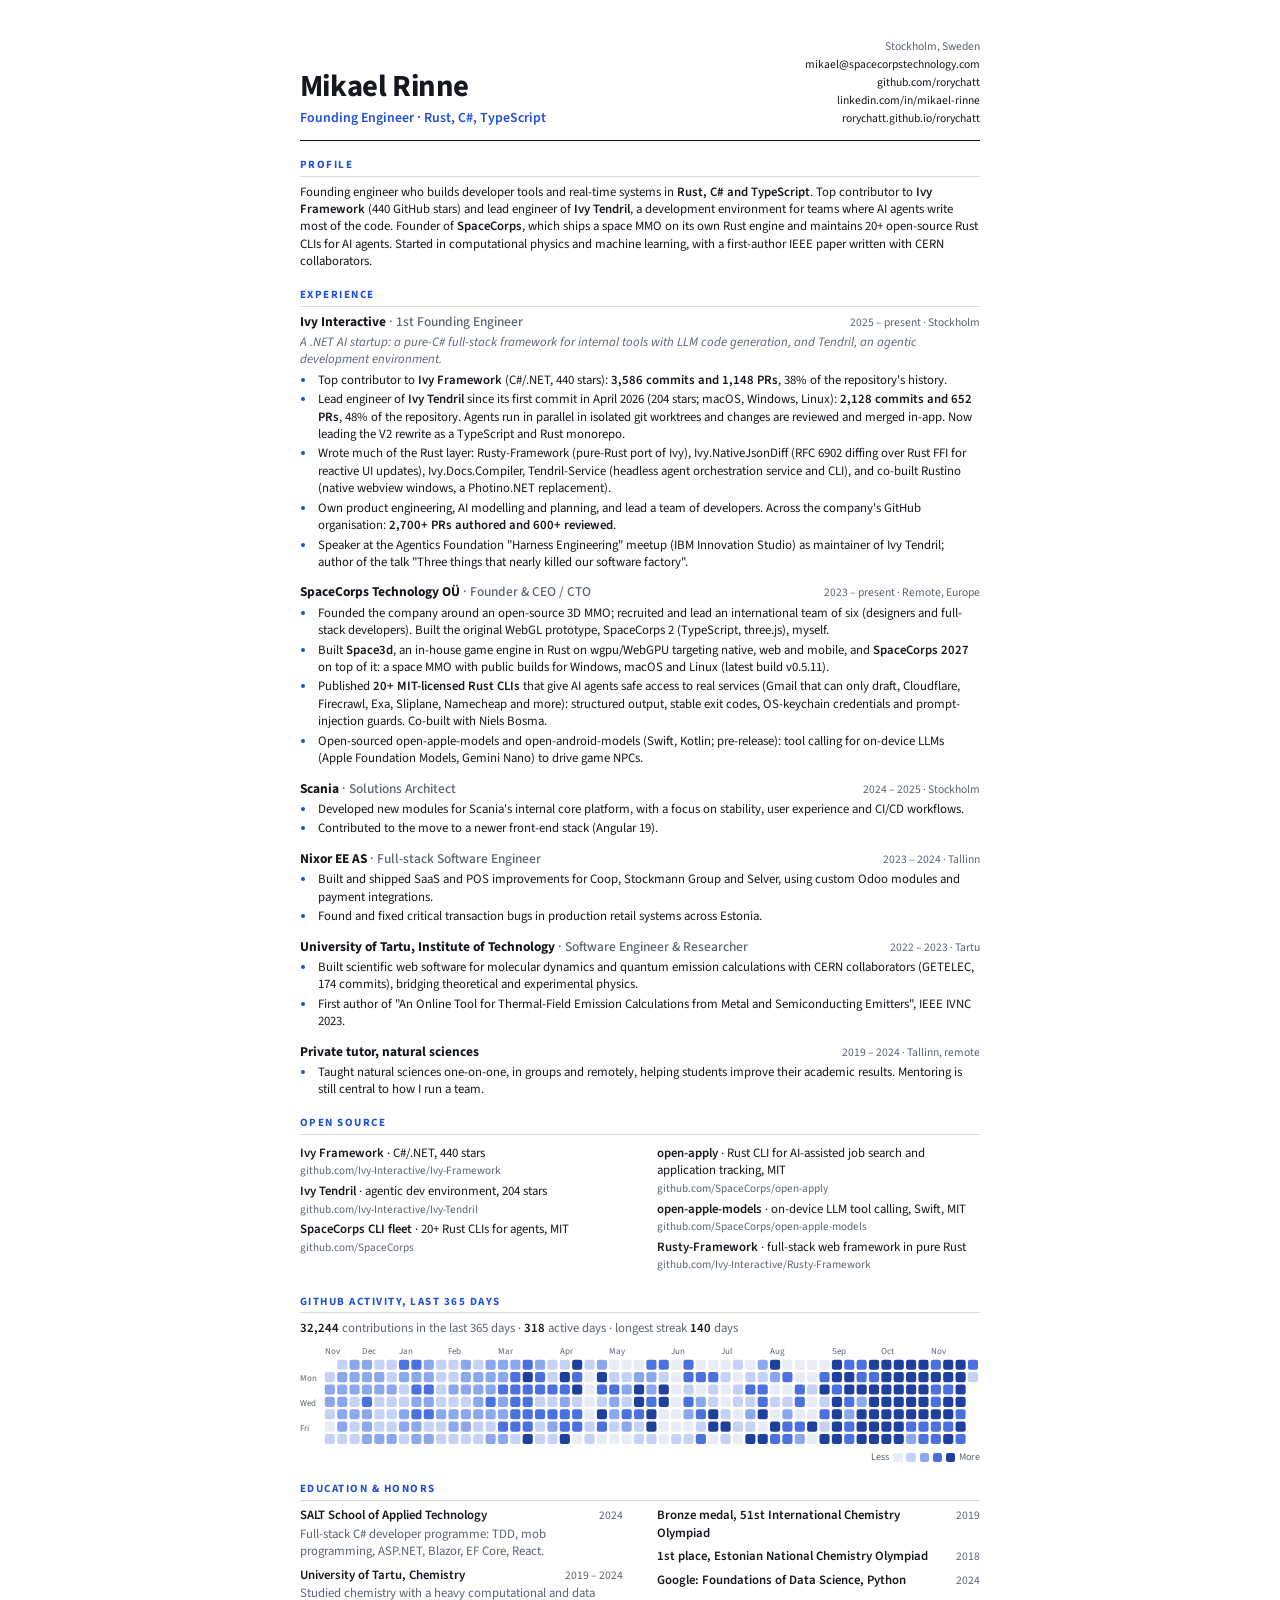
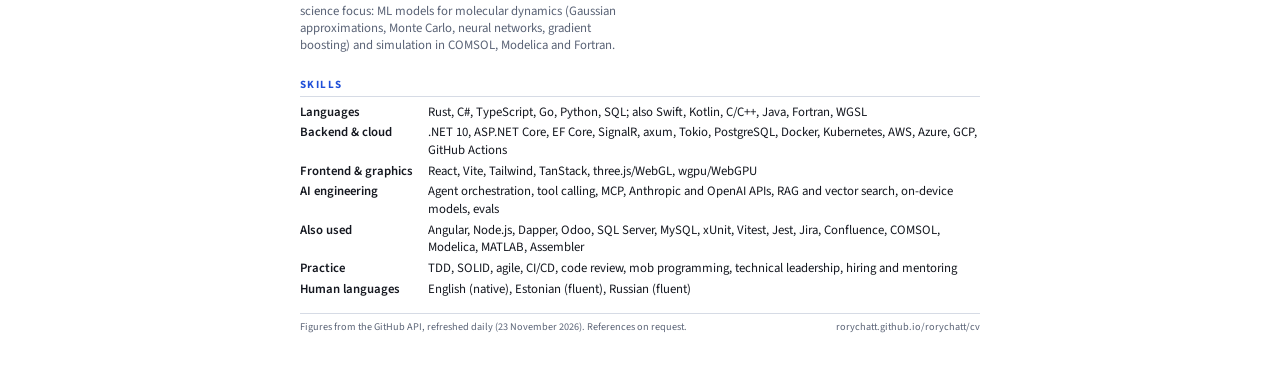
==== commit c62a4bde: "chore: refresh GitHub data (2026-11-23)" ====
--- a/cv/index.html
+++ b/cv/index.html
@@ -119,7 +119,7 @@
   <h2>Profile</h2>
   <p class="summary">
     Founding engineer who builds developer tools and real-time systems in <strong>Rust, C# and TypeScript</strong>.
-    Top contributor to <strong>Ivy Framework</strong> (<!--f:fw_stars-->439<!--/f--> GitHub stars) and lead engineer of <strong>Ivy Tendril</strong>,
+    Top contributor to <strong>Ivy Framework</strong> (<!--f:fw_stars-->440<!--/f--> GitHub stars) and lead engineer of <strong>Ivy Tendril</strong>,
     a development environment for teams where AI agents write most of the code. Founder of <strong>SpaceCorps</strong>,
     which ships a space MMO on its own Rust engine and maintains 20+ open-source Rust CLIs for AI agents.
     Started in computational physics and machine learning, with a first-author IEEE paper written with CERN collaborators.
@@ -136,8 +136,8 @@
     </div>
     <p class="lede">A .NET AI startup: a pure-C# full-stack framework for internal tools with LLM code generation, and Tendril, an agentic development environment.</p>
     <ul>
-      <li>Top contributor to <a href="https://github.com/Ivy-Interactive/Ivy-Framework"><b>Ivy Framework</b></a> (C#/.NET, <!--f:fw_stars-->439<!--/f--> stars): <b><!--f:fw_commits_me-->3,586<!--/f--> commits and <!--f:fw_prs-->1,148<!--/f--> PRs</b>, <!--f:fw_share|pct-->38%<!--/f--> of the repository's history.</li>
-      <li>Lead engineer of <a href="https://github.com/Ivy-Interactive/Ivy-Tendril"><b>Ivy Tendril</b></a> since its first commit in April 2026 (<!--f:te_stars-->203<!--/f--> stars; macOS, Windows, Linux): <b><!--f:te_commits_me-->2,128<!--/f--> commits and <!--f:te_prs-->652<!--/f--> PRs</b>, <!--f:te_share|pct-->48%<!--/f--> of the repository. Agents run in parallel in isolated git worktrees and changes are reviewed and merged in-app. Now leading the V2 rewrite as a TypeScript and Rust monorepo.</li>
+      <li>Top contributor to <a href="https://github.com/Ivy-Interactive/Ivy-Framework"><b>Ivy Framework</b></a> (C#/.NET, <!--f:fw_stars-->440<!--/f--> stars): <b><!--f:fw_commits_me-->3,586<!--/f--> commits and <!--f:fw_prs-->1,148<!--/f--> PRs</b>, <!--f:fw_share|pct-->38%<!--/f--> of the repository's history.</li>
+      <li>Lead engineer of <a href="https://github.com/Ivy-Interactive/Ivy-Tendril"><b>Ivy Tendril</b></a> since its first commit in April 2026 (<!--f:te_stars-->204<!--/f--> stars; macOS, Windows, Linux): <b><!--f:te_commits_me-->2,128<!--/f--> commits and <!--f:te_prs-->652<!--/f--> PRs</b>, <!--f:te_share|pct-->48%<!--/f--> of the repository. Agents run in parallel in isolated git worktrees and changes are reviewed and merged in-app. Now leading the V2 rewrite as a TypeScript and Rust monorepo.</li>
       <li>Wrote much of the Rust layer: <a href="https://github.com/Ivy-Interactive/Rusty-Framework">Rusty-Framework</a> (pure-Rust port of Ivy), <a href="https://github.com/Ivy-Interactive/Ivy.NativeJsonDiff">Ivy.NativeJsonDiff</a> (RFC 6902 diffing over Rust FFI for reactive UI updates), Ivy.Docs.Compiler, Tendril-Service (headless agent orchestration service and CLI), and co-built <a href="https://github.com/Ivy-Interactive/Rustino">Rustino</a> (native webview windows, a Photino.NET replacement).</li>
       <li>Own product engineering, AI modelling and planning, and lead a team of developers. Across the company's GitHub organisation: <b><!--f:org_prs|floor100-->2,700+<!--/f--> PRs authored and <!--f:org_reviews|floor100-->600+<!--/f--> reviewed</b>.</li>
       <li>Speaker at the Agentics Foundation "Harness Engineering" meetup (IBM Innovation Studio) as maintainer of Ivy Tendril; author of the talk "Three things that nearly killed our software factory".</li>
@@ -151,7 +151,7 @@
     </div>
     <ul>
       <li>Founded the company around an open-source 3D MMO; recruited and lead an international team of six (designers and full-stack developers). Built the original WebGL prototype, <a href="https://github.com/rorychatt/SpaceCorps2">SpaceCorps 2</a> (TypeScript, three.js), myself.</li>
-      <li>Built <b>Space3d</b>, an in-house game engine in Rust on wgpu/WebGPU targeting native, web and mobile, and <a href="https://spacecorps.github.io/play/"><b>SpaceCorps 2027</b></a> on top of it: a space MMO with public builds for Windows, macOS and Linux (latest build <!--f:play_tag|raw-->v0.5.10<!--/f-->).</li>
+      <li>Built <b>Space3d</b>, an in-house game engine in Rust on wgpu/WebGPU targeting native, web and mobile, and <a href="https://spacecorps.github.io/play/"><b>SpaceCorps 2027</b></a> on top of it: a space MMO with public builds for Windows, macOS and Linux (latest build <!--f:play_tag|raw-->v0.5.11<!--/f-->).</li>
       <li>Published <a href="https://github.com/SpaceCorps"><b>20+ MIT-licensed Rust CLIs</b></a> that give AI agents safe access to real services (Gmail that can only draft, Cloudflare, Firecrawl, Exa, Sliplane, Namecheap and more): structured output, stable exit codes, OS-keychain credentials and prompt-injection guards. Co-built with Niels Bosma.</li>
       <li>Open-sourced <a href="https://github.com/SpaceCorps/open-apple-models">open-apple-models</a> and <a href="https://github.com/SpaceCorps/open-android-models">open-android-models</a> (Swift, Kotlin; pre-release): tool calling for on-device LLMs (Apple Foundation Models, Gemini Nano) to drive game NPCs.</li>
     </ul>
@@ -205,8 +205,8 @@
   <h2>Open source</h2>
   <div class="cols">
     <ul class="proj">
-      <li><span class="n">Ivy Framework</span> &middot; C#/.NET, <!--f:fw_stars-->439<!--/f--> stars<br><a class="u" href="https://github.com/Ivy-Interactive/Ivy-Framework">github.com/Ivy-Interactive/Ivy-Framework</a></li>
-      <li><span class="n">Ivy Tendril</span> &middot; agentic dev environment, <!--f:te_stars-->203<!--/f--> stars<br><a class="u" href="https://github.com/Ivy-Interactive/Ivy-Tendril">github.com/Ivy-Interactive/Ivy-Tendril</a></li>
+      <li><span class="n">Ivy Framework</span> &middot; C#/.NET, <!--f:fw_stars-->440<!--/f--> stars<br><a class="u" href="https://github.com/Ivy-Interactive/Ivy-Framework">github.com/Ivy-Interactive/Ivy-Framework</a></li>
+      <li><span class="n">Ivy Tendril</span> &middot; agentic dev environment, <!--f:te_stars-->204<!--/f--> stars<br><a class="u" href="https://github.com/Ivy-Interactive/Ivy-Tendril">github.com/Ivy-Interactive/Ivy-Tendril</a></li>
       <li><span class="n">SpaceCorps CLI fleet</span> &middot; 20+ Rust CLIs for agents, MIT<br><a class="u" href="https://github.com/SpaceCorps">github.com/SpaceCorps</a></li>
     </ul>
     <ul class="proj">
@@ -221,8 +221,8 @@
   <h2>GitHub activity, last 365 days</h2>
   <div class="act">
       <!-- BEGIN activity -->
-      <p class="act-sum"><b>32,217</b> contributions in the last 365 days &middot; <b>318</b> active days &middot; longest streak <b>140</b> days</p>
-      <svg class="act-graph" viewBox="0 0 605 91" role="img" aria-label="GitHub contributions per day, last 365 days, 32,217 in total"><text x="22" y="9" class="mo">Nov</text><text x="55" y="9" class="mo">Dec</text><text x="88" y="9" class="mo">Jan</text><text x="132" y="9" class="mo">Feb</text><text x="176" y="9" class="mo">Mar</text><text x="231" y="9" class="mo">Apr</text><text x="275" y="9" class="mo">May</text><text x="330" y="9" class="mo">Jun</text><text x="374" y="9" class="mo">Jul</text><text x="418" y="9" class="mo">Aug</text><text x="473" y="9" class="mo">Sep</text><text x="517" y="9" class="mo">Oct</text><text x="561" y="9" class="mo">Nov</text><text x="0" y="33" class="dw">Mon</text><text x="0" y="55" class="dw">Wed</text><text x="0" y="77" class="dw">Fri</text><rect x="22" y="14" width="9" height="9" rx="2" class="l1"><title>2025-11-23: 2 contributions</title></rect><rect x="22" y="25" width="9" height="9" rx="2" class="l1"><title>2025-11-24: 7 contributions</title></rect><rect x="22" y="36" width="9" height="9" rx="2" class="l2"><title>2025-11-25: 31 contributions</title></rect><rect x="22" y="47" width="9" height="9" rx="2" class="l2"><title>2025-11-26: 15 contributions</title></rect><rect x="22" y="58" width="9" height="9" rx="2" class="l1"><title>2025-11-27: 10 contributions</title></rect><rect x="22" y="69" width="9" height="9" rx="2" class="l0"><title>2025-11-28: 0 contributions</title></rect><rect x="22" y="80" width="9" height="9" rx="2" class="l1"><title>2025-11-29: 2 contributions</title></rect><rect x="33" y="14" width="9" height="9" rx="2" class="l1"><title>2025-11-30: 10 contributions</title></rect><rect x="33" y="25" width="9" height="9" rx="2" class="l2"><title>2025-12-01: 29 contributions</title></rect><rect x="33" y="36" width="9" height="9" rx="2" class="l2"><title>2025-12-02: 15 contributions</title></rect><rect x="33" y="47" width="9" height="9" rx="2" class="l2"><title>2025-12-03: 30 contributions</title></rect><rect x="33" y="58" width="9" height="9" rx="2" class="l2"><title>2025-12-04: 21 contributions</title></rect><rect x="33" y="69" width="9" height="9" rx="2" class="l2"><title>2025-12-05: 22 contributions</title></rect><rect x="33" y="80" width="9" height="9" rx="2" class="l1"><title>2025-12-06: 14 contributions</title></rect><rect x="44" y="14" width="9" height="9" rx="2" class="l2"><title>2025-12-07: 24 contributions</title></rect><rect x="44" y="25" width="9" height="9" rx="2" class="l2"><title>2025-12-08: 16 contributions</title></rect><rect x="44" y="36" width="9" height="9" rx="2" class="l2"><title>2025-12-09: 19 contributions</title></rect><rect x="44" y="47" width="9" height="9" rx="2" class="l1"><title>2025-12-10: 13 contributions</title></rect><rect x="44" y="58" width="9" height="9" rx="2" class="l2"><title>2025-12-11: 19 contributions</title></rect><rect x="44" y="69" width="9" height="9" rx="2" class="l1"><title>2025-12-12: 13 contributions</title></rect><rect x="44" y="80" width="9" height="9" rx="2" class="l1"><title>2025-12-13: 11 contributions</title></rect><rect x="55" y="14" width="9" height="9" rx="2" class="l2"><title>2025-12-14: 16 contributions</title></rect><rect x="55" y="25" width="9" height="9" rx="2" class="l2"><title>2025-12-15: 16 contributions</title></rect><rect x="55" y="36" width="9" height="9" rx="2" class="l2"><title>2025-12-16: 30 contributions</title></rect><rect x="55" y="47" width="9" height="9" rx="2" class="l3"><title>2025-12-17: 43 contributions</title></rect><rect x="55" y="58" width="9" height="9" rx="2" class="l2"><title>2025-12-18: 28 contributions</title></rect><rect x="55" y="69" width="9" height="9" rx="2" class="l2"><title>2025-12-19: 30 contributions</title></rect><rect x="55" y="80" width="9" height="9" rx="2" class="l2"><title>2025-12-20: 22 contributions</title></rect><rect x="66" y="14" width="9" height="9" rx="2" class="l1"><title>2025-12-21: 13 contributions</title></rect><rect x="66" y="25" width="9" height="9" rx="2" class="l2"><title>2025-12-22: 27 contributions</title></rect><rect x="66" y="36" width="9" height="9" rx="2" class="l2"><title>2025-12-23: 15 contributions</title></rect><rect x="66" y="47" width="9" height="9" rx="2" class="l1"><title>2025-12-24: 10 contributions</title></rect><rect x="66" y="58" width="9" height="9" rx="2" class="l1"><title>2025-12-25: 9 contributions</title></rect><rect x="66" y="69" width="9" height="9" rx="2" class="l1"><title>2025-12-26: 13 contributions</title></rect><rect x="66" y="80" width="9" height="9" rx="2" class="l2"><title>2025-12-27: 26 contributions</title></rect><rect x="77" y="14" width="9" height="9" rx="2" class="l1"><title>2025-12-28: 14 contributions</title></rect><rect x="77" y="25" width="9" height="9" rx="2" class="l1"><title>2025-12-29: 7 contributions</title></rect><rect x="77" y="36" width="9" height="9" rx="2" class="l2"><title>2025-12-30: 17 contributions</title></rect><rect x="77" y="47" width="9" height="9" rx="2" class="l1"><title>2025-12-31: 7 contributions</title></rect><rect x="77" y="58" width="9" height="9" rx="2" class="l1"><title>2026-01-01: 10 contributions</title></rect><rect x="77" y="69" width="9" height="9" rx="2" class="l1"><title>2026-01-02: 8 contributions</title></rect><rect x="77" y="80" width="9" height="9" rx="2" class="l2"><title>2026-01-03: 29 contributions</title></rect><rect x="88" y="14" width="9" height="9" rx="2" class="l3"><title>2026-01-04: 52 contributions</title></rect><rect x="88" y="25" width="9" height="9" rx="2" class="l2"><title>2026-01-05: 17 contributions</title></rect><rect x="88" y="36" width="9" height="9" rx="2" class="l1"><title>2026-01-06: 14 contributions</title></rect><rect x="88" y="47" width="9" height="9" rx="2" class="l1"><title>2026-01-07: 11 contributions</title></rect><rect x="88" y="58" width="9" height="9" rx="2" class="l2"><title>2026-01-08: 30 contributions</title></rect><rect x="88" y="69" width="9" height="9" rx="2" class="l2"><title>2026-01-09: 20 contributions</title></rect><rect x="88" y="80" width="9" height="9" rx="2" class="l1"><title>2026-01-10: 14 contributions</title></rect><rect x="99" y="14" width="9" height="9" rx="2" class="l3"><title>2026-01-11: 37 contributions</title></rect><rect x="99" y="25" width="9" height="9" rx="2" class="l2"><title>2026-01-12: 24 contributions</title></rect><rect x="99" y="36" width="9" height="9" rx="2" class="l3"><title>2026-01-13: 36 contributions</title></rect><rect x="99" y="47" width="9" height="9" rx="2" class="l2"><title>2026-01-14: 20 contributions</title></rect><rect x="99" y="58" width="9" height="9" rx="2" class="l3"><title>2026-01-15: 46 contributions</title></rect><rect x="99" y="69" width="9" height="9" rx="2" class="l2"><title>2026-01-16: 18 contributions</title></rect><rect x="99" y="80" width="9" height="9" rx="2" class="l2"><title>2026-01-17: 21 contributions</title></rect><rect x="110" y="14" width="9" height="9" rx="2" class="l2"><title>2026-01-18: 20 contributions</title></rect><rect x="110" y="25" width="9" height="9" rx="2" class="l2"><title>2026-01-19: 27 contributions</title></rect><rect x="110" y="36" width="9" height="9" rx="2" class="l3"><title>2026-01-20: 39 contributions</title></rect><rect x="110" y="47" width="9" height="9" rx="2" class="l2"><title>2026-01-21: 15 contributions</title></rect><rect x="110" y="58" width="9" height="9" rx="2" class="l3"><title>2026-01-22: 35 contributions</title></rect><rect x="110" y="69" width="9" height="9" rx="2" class="l1"><title>2026-01-23: 14 contributions</title></rect><rect x="110" y="80" width="9" height="9" rx="2" class="l2"><title>2026-01-24: 18 contributions</title></rect><rect x="121" y="14" width="9" height="9" rx="2" class="l1"><title>2026-01-25: 14 contributions</title></rect><rect x="121" y="25" width="9" height="9" rx="2" class="l1"><title>2026-01-26: 13 contributions</title></rect><rect x="121" y="36" width="9" height="9" rx="2" class="l1"><title>2026-01-27: 14 contributions</title></rect><rect x="121" y="47" width="9" height="9" rx="2" class="l1"><title>2026-01-28: 11 contributions</title></rect><rect x="121" y="58" width="9" height="9" rx="2" class="l2"><title>2026-01-29: 29 contributions</title></rect><rect x="121" y="69" width="9" height="9" rx="2" class="l1"><title>2026-01-30: 7 contributions</title></rect><rect x="121" y="80" width="9" height="9" rx="2" class="l1"><title>2026-01-31: 10 contributions</title></rect><rect x="132" y="14" width="9" height="9" rx="2" class="l1"><title>2026-02-01: 7 contributions</title></rect><rect x="132" y="25" width="9" height="9" rx="2" class="l1"><title>2026-02-02: 11 contributions</title></rect><rect x="132" y="36" width="9" height="9" rx="2" class="l2"><title>2026-02-03: 17 contributions</title></rect><rect x="132" y="47" width="9" height="9" rx="2" class="l1"><title>2026-02-04: 14 contributions</title></rect><rect x="132" y="58" width="9" height="9" rx="2" class="l2"><title>2026-02-05: 20 contributions</title></rect><rect x="132" y="69" width="9" height="9" rx="2" class="l2"><title>2026-02-06: 20 contributions</title></rect><rect x="132" y="80" width="9" height="9" rx="2" class="l1"><title>2026-02-07: 6 contributions</title></rect><rect x="143" y="14" width="9" height="9" rx="2" class="l2"><title>2026-02-08: 23 contributions</title></rect><rect x="143" y="25" width="9" height="9" rx="2" class="l2"><title>2026-02-09: 15 contributions</title></rect><rect x="143" y="36" width="9" height="9" rx="2" class="l2"><title>2026-02-10: 18 contributions</title></rect><rect x="143" y="47" width="9" height="9" rx="2" class="l1"><title>2026-02-11: 14 contributions</title></rect><rect x="143" y="58" width="9" height="9" rx="2" class="l2"><title>2026-02-12: 16 contributions</title></rect><rect x="143" y="69" width="9" height="9" rx="2" class="l2"><title>2026-02-13: 19 contributions</title></rect><rect x="143" y="80" width="9" height="9" rx="2" class="l1"><title>2026-02-14: 8 contributions</title></rect><rect x="154" y="14" width="9" height="9" rx="2" class="l1"><title>2026-02-15: 14 contributions</title></rect><rect x="154" y="25" width="9" height="9" rx="2" class="l2"><title>2026-02-16: 33 contributions</title></rect><rect x="154" y="36" width="9" height="9" rx="2" class="l2"><title>2026-02-17: 24 contributions</title></rect><rect x="154" y="47" width="9" height="9" rx="2" class="l2"><title>2026-02-18: 27 contributions</title></rect><rect x="154" y="58" width="9" height="9" rx="2" class="l2"><title>2026-02-19: 20 contributions</title></rect><rect x="154" y="69" width="9" height="9" rx="2" class="l1"><title>2026-02-20: 14 contributions</title></rect><rect x="154" y="80" width="9" height="9" rx="2" class="l1"><title>2026-02-21: 9 contributions</title></rect><rect x="165" y="14" width="9" height="9" rx="2" class="l2"><title>2026-02-22: 15 contributions</title></rect><rect x="165" y="25" width="9" height="9" rx="2" class="l2"><title>2026-02-23: 22 contributions</title></rect><rect x="165" y="36" width="9" height="9" rx="2" class="l2"><title>2026-02-24: 21 contributions</title></rect><rect x="165" y="47" width="9" height="9" rx="2" class="l3"><title>2026-02-25: 91 contributions</title></rect><rect x="165" y="58" width="9" height="9" rx="2" class="l2"><title>2026-02-26: 16 contributions</title></rect><rect x="165" y="69" width="9" height="9" rx="2" class="l1"><title>2026-02-27: 7 contributions</title></rect><rect x="165" y="80" width="9" height="9" rx="2" class="l2"><title>2026-02-28: 16 contributions</title></rect><rect x="176" y="14" width="9" height="9" rx="2" class="l2"><title>2026-03-01: 15 contributions</title></rect><rect x="176" y="25" width="9" height="9" rx="2" class="l2"><title>2026-03-02: 17 contributions</title></rect><rect x="176" y="36" width="9" height="9" rx="2" class="l3"><title>2026-03-03: 42 contributions</title></rect><rect x="176" y="47" width="9" height="9" rx="2" class="l2"><title>2026-03-04: 20 contributions</title></rect><rect x="176" y="58" width="9" height="9" rx="2" class="l2"><title>2026-03-05: 19 contributions</title></rect><rect x="176" y="69" width="9" height="9" rx="2" class="l3"><title>2026-03-06: 99 contributions</title></rect><rect x="176" y="80" width="9" height="9" rx="2" class="l2"><title>2026-03-07: 20 contributions</title></rect><rect x="187" y="14" width="9" height="9" rx="2" class="l2"><title>2026-03-08: 20 contributions</title></rect><rect x="187" y="25" width="9" height="9" rx="2" class="l3"><title>2026-03-09: 59 contributions</title></rect><rect x="187" y="36" width="9" height="9" rx="2" class="l3"><title>2026-03-10: 67 contributions</title></rect><rect x="187" y="47" width="9" height="9" rx="2" class="l3"><title>2026-03-11: 36 contributions</title></rect><rect x="187" y="58" width="9" height="9" rx="2" class="l3"><title>2026-03-12: 45 contributions</title></rect><rect x="187" y="69" width="9" height="9" rx="2" class="l3"><title>2026-03-13: 49 contributions</title></rect><rect x="187" y="80" width="9" height="9" rx="2" class="l1"><title>2026-03-14: 13 contributions</title></rect><rect x="198" y="14" width="9" height="9" rx="2" class="l3"><title>2026-03-15: 89 contributions</title></rect><rect x="198" y="25" width="9" height="9" rx="2" class="l4"><title>2026-03-16: 120 contributions</title></rect><rect x="198" y="36" width="9" height="9" rx="2" class="l3"><title>2026-03-17: 59 contributions</title></rect><rect x="198" y="47" width="9" height="9" rx="2" class="l3"><title>2026-03-18: 78 contributions</title></rect><rect x="198" y="58" width="9" height="9" rx="2" class="l3"><title>2026-03-19: 42 contributions</title></rect><rect x="198" y="69" width="9" height="9" rx="2" class="l3"><title>2026-03-20: 68 contributions</title></rect><rect x="198" y="80" width="9" height="9" rx="2" class="l4"><title>2026-03-21: 119 contributions</title></rect><rect x="209" y="14" width="9" height="9" rx="2" class="l2"><title>2026-03-22: 25 contributions</title></rect><rect x="209" y="25" width="9" height="9" rx="2" class="l3"><title>2026-03-23: 65 contributions</title></rect><rect x="209" y="36" width="9" height="9" rx="2" class="l3"><title>2026-03-24: 52 contributions</title></rect><rect x="209" y="47" width="9" height="9" rx="2" class="l1"><title>2026-03-25: 11 contributions</title></rect><rect x="209" y="58" width="9" height="9" rx="2" class="l3"><title>2026-03-26: 73 contributions</title></rect><rect x="209" y="69" width="9" height="9" rx="2" class="l1"><title>2026-03-27: 5 contributions</title></rect><rect x="209" y="80" width="9" height="9" rx="2" class="l1"><title>2026-03-28: 5 contributions</title></rect><rect x="220" y="14" width="9" height="9" rx="2" class="l1"><title>2026-03-29: 4 contributions</title></rect><rect x="220" y="25" width="9" height="9" rx="2" class="l1"><title>2026-03-30: 13 contributions</title></rect><rect x="220" y="36" width="9" height="9" rx="2" class="l3"><title>2026-03-31: 71 contributions</title></rect><rect x="220" y="47" width="9" height="9" rx="2" class="l1"><title>2026-04-01: 5 contributions</title></rect><rect x="220" y="58" width="9" height="9" rx="2" class="l3"><title>2026-04-02: 77 contributions</title></rect><rect x="220" y="69" width="9" height="9" rx="2" class="l2"><title>2026-04-03: 20 contributions</title></rect><rect x="220" y="80" width="9" height="9" rx="2" class="l1"><title>2026-04-04: 5 contributions</title></rect><rect x="231" y="14" width="9" height="9" rx="2" class="l1"><title>2026-04-05: 3 contributions</title></rect><rect x="231" y="25" width="9" height="9" rx="2" class="l4"><title>2026-04-06: 258 contributions</title></rect><rect x="231" y="36" width="9" height="9" rx="2" class="l3"><title>2026-04-07: 93 contributions</title></rect><rect x="231" y="47" width="9" height="9" rx="2" class="l2"><title>2026-04-08: 33 contributions</title></rect><rect x="231" y="58" width="9" height="9" rx="2" class="l3"><title>2026-04-09: 61 contributions</title></rect><rect x="231" y="69" width="9" height="9" rx="2" class="l3"><title>2026-04-10: 54 contributions</title></rect><rect x="231" y="80" width="9" height="9" rx="2" class="l4"><title>2026-04-11: 682 contributions</title></rect><rect x="242" y="14" width="9" height="9" rx="2" class="l4"><title>2026-04-12: 276 contributions</title></rect><rect x="242" y="25" width="9" height="9" rx="2" class="l3"><title>2026-04-13: 99 contributions</title></rect><rect x="242" y="36" width="9" height="9" rx="2" class="l4"><title>2026-04-14: 176 contributions</title></rect><rect x="242" y="47" width="9" height="9" rx="2" class="l1"><title>2026-04-15: 9 contributions</title></rect><rect x="242" y="58" width="9" height="9" rx="2" class="l3"><title>2026-04-16: 89 contributions</title></rect><rect x="242" y="69" width="9" height="9" rx="2" class="l3"><title>2026-04-17: 72 contributions</title></rect><rect x="242" y="80" width="9" height="9" rx="2" class="l0"><title>2026-04-18: 0 contributions</title></rect><rect x="253" y="14" width="9" height="9" rx="2" class="l1"><title>2026-04-19: 4 contributions</title></rect><rect x="253" y="25" width="9" height="9" rx="2" class="l0"><title>2026-04-20: 0 contributions</title></rect><rect x="253" y="36" width="9" height="9" rx="2" class="l0"><title>2026-04-21: 0 contributions</title></rect><rect x="253" y="47" width="9" height="9" rx="2" class="l0"><title>2026-04-22: 0 contributions</title></rect><rect x="253" y="58" width="9" height="9" rx="2" class="l0"><title>2026-04-23: 0 contributions</title></rect><rect x="253" y="69" width="9" height="9" rx="2" class="l1"><title>2026-04-24: 12 contributions</title></rect><rect x="253" y="80" width="9" height="9" rx="2" class="l1"><title>2026-04-25: 10 contributions</title></rect><rect x="264" y="14" width="9" height="9" rx="2" class="l2"><title>2026-04-26: 17 contributions</title></rect><rect x="264" y="25" width="9" height="9" rx="2" class="l4"><title>2026-04-27: 117 contributions</title></rect><rect x="264" y="36" width="9" height="9" rx="2" class="l3"><title>2026-04-28: 42 contributions</title></rect><rect x="264" y="47" width="9" height="9" rx="2" class="l1"><title>2026-04-29: 7 contributions</title></rect><rect x="264" y="58" width="9" height="9" rx="2" class="l4"><title>2026-04-30: 273 contributions</title></rect><rect x="264" y="69" width="9" height="9" rx="2" class="l3"><title>2026-05-01: 51 contributions</title></rect><rect x="264" y="80" width="9" height="9" rx="2" class="l0"><title>2026-05-02: 0 contributions</title></rect><rect x="275" y="14" width="9" height="9" rx="2" class="l0"><title>2026-05-03: 0 contributions</title></rect><rect x="275" y="25" width="9" height="9" rx="2" class="l1"><title>2026-05-04: 8 contributions</title></rect><rect x="275" y="36" width="9" height="9" rx="2" class="l3"><title>2026-05-05: 57 contributions</title></rect><rect x="275" y="47" width="9" height="9" rx="2" class="l2"><title>2026-05-06: 16 contributions</title></rect><rect x="275" y="58" width="9" height="9" rx="2" class="l2"><title>2026-05-07: 23 contributions</title></rect><rect x="275" y="69" width="9" height="9" rx="2" class="l1"><title>2026-05-08: 7 contributions</title></rect><rect x="275" y="80" width="9" height="9" rx="2" class="l0"><title>2026-05-09: 0 contributions</title></rect><rect x="286" y="14" width="9" height="9" rx="2" class="l0"><title>2026-05-10: 0 contributions</title></rect><rect x="286" y="25" width="9" height="9" rx="2" class="l1"><title>2026-05-11: 13 contributions</title></rect><rect x="286" y="36" width="9" height="9" rx="2" class="l2"><title>2026-05-12: 20 contributions</title></rect><rect x="286" y="47" width="9" height="9" rx="2" class="l1"><title>2026-05-13: 3 contributions</title></rect><rect x="286" y="58" width="9" height="9" rx="2" class="l3"><title>2026-05-14: 80 contributions</title></rect><rect x="286" y="69" width="9" height="9" rx="2" class="l2"><title>2026-05-15: 27 contributions</title></rect><rect x="286" y="80" width="9" height="9" rx="2" class="l0"><title>2026-05-16: 0 contributions</title></rect><rect x="297" y="14" width="9" height="9" rx="2" class="l0"><title>2026-05-17: 0 contributions</title></rect><rect x="297" y="25" width="9" height="9" rx="2" class="l2"><title>2026-05-18: 29 contributions</title></rect><rect x="297" y="36" width="9" height="9" rx="2" class="l4"><title>2026-05-19: 217 contributions</title></rect><rect x="297" y="47" width="9" height="9" rx="2" class="l4"><title>2026-05-20: 239 contributions</title></rect><rect x="297" y="58" width="9" height="9" rx="2" class="l3"><title>2026-05-21: 64 contributions</title></rect><rect x="297" y="69" width="9" height="9" rx="2" class="l1"><title>2026-05-22: 2 contributions</title></rect><rect x="297" y="80" width="9" height="9" rx="2" class="l1"><title>2026-05-23: 5 contributions</title></rect><rect x="308" y="14" width="9" height="9" rx="2" class="l3"><title>2026-05-24: 56 contributions</title></rect><rect x="308" y="25" width="9" height="9" rx="2" class="l2"><title>2026-05-25: 23 contributions</title></rect><rect x="308" y="36" width="9" height="9" rx="2" class="l2"><title>2026-05-26: 30 contributions</title></rect><rect x="308" y="47" width="9" height="9" rx="2" class="l3"><title>2026-05-27: 83 contributions</title></rect><rect x="308" y="58" width="9" height="9" rx="2" class="l4"><title>2026-05-28: 207 contributions</title></rect><rect x="308" y="69" width="9" height="9" rx="2" class="l4"><title>2026-05-29: 142 contributions</title></rect><rect x="308" y="80" width="9" height="9" rx="2" class="l1"><title>2026-05-30: 7 contributions</title></rect><rect x="319" y="14" width="9" height="9" rx="2" class="l3"><title>2026-05-31: 38 contributions</title></rect><rect x="319" y="25" width="9" height="9" rx="2" class="l1"><title>2026-06-01: 5 contributions</title></rect><rect x="319" y="36" width="9" height="9" rx="2" class="l4"><title>2026-06-02: 138 contributions</title></rect><rect x="319" y="47" width="9" height="9" rx="2" class="l4"><title>2026-06-03: 142 contributions</title></rect><rect x="319" y="58" width="9" height="9" rx="2" class="l0"><title>2026-06-04: 0 contributions</title></rect><rect x="319" y="69" width="9" height="9" rx="2" class="l0"><title>2026-06-05: 0 contributions</title></rect><rect x="319" y="80" width="9" height="9" rx="2" class="l0"><title>2026-06-06: 0 contributions</title></rect><rect x="330" y="14" width="9" height="9" rx="2" class="l0"><title>2026-06-07: 0 contributions</title></rect><rect x="330" y="25" width="9" height="9" rx="2" class="l0"><title>2026-06-08: 0 contributions</title></rect><rect x="330" y="36" width="9" height="9" rx="2" class="l0"><title>2026-06-09: 0 contributions</title></rect><rect x="330" y="47" width="9" height="9" rx="2" class="l0"><title>2026-06-10: 0 contributions</title></rect><rect x="330" y="58" width="9" height="9" rx="2" class="l0"><title>2026-06-11: 0 contributions</title></rect><rect x="330" y="69" width="9" height="9" rx="2" class="l0"><title>2026-06-12: 0 contributions</title></rect><rect x="330" y="80" width="9" height="9" rx="2" class="l1"><title>2026-06-13: 12 contributions</title></rect><rect x="341" y="14" width="9" height="9" rx="2" class="l3"><title>2026-06-14: 76 contributions</title></rect><rect x="341" y="25" width="9" height="9" rx="2" class="l3"><title>2026-06-15: 52 contributions</title></rect><rect x="341" y="36" width="9" height="9" rx="2" class="l1"><title>2026-06-16: 1 contribution</title></rect><rect x="341" y="47" width="9" height="9" rx="2" class="l3"><title>2026-06-17: 45 contributions</title></rect><rect x="341" y="58" width="9" height="9" rx="2" class="l2"><title>2026-06-18: 24 contributions</title></rect><rect x="341" y="69" width="9" height="9" rx="2" class="l0"><title>2026-06-19: 0 contributions</title></rect><rect x="341" y="80" width="9" height="9" rx="2" class="l1"><title>2026-06-20: 2 contributions</title></rect><rect x="352" y="14" width="9" height="9" rx="2" class="l0"><title>2026-06-21: 0 contributions</title></rect><rect x="352" y="25" width="9" height="9" rx="2" class="l3"><title>2026-06-22: 44 contributions</title></rect><rect x="352" y="36" width="9" height="9" rx="2" class="l0"><title>2026-06-23: 0 contributions</title></rect><rect x="352" y="47" width="9" height="9" rx="2" class="l2"><title>2026-06-24: 18 contributions</title></rect><rect x="352" y="58" width="9" height="9" rx="2" class="l3"><title>2026-06-25: 90 contributions</title></rect><rect x="352" y="69" width="9" height="9" rx="2" class="l1"><title>2026-06-26: 8 contributions</title></rect><rect x="352" y="80" width="9" height="9" rx="2" class="l3"><title>2026-06-27: 96 contributions</title></rect><rect x="363" y="14" width="9" height="9" rx="2" class="l0"><title>2026-06-28: 0 contributions</title></rect><rect x="363" y="25" width="9" height="9" rx="2" class="l3"><title>2026-06-29: 77 contributions</title></rect><rect x="363" y="36" width="9" height="9" rx="2" class="l1"><title>2026-06-30: 6 contributions</title></rect><rect x="363" y="47" width="9" height="9" rx="2" class="l1"><title>2026-07-01: 4 contributions</title></rect><rect x="363" y="58" width="9" height="9" rx="2" class="l4"><title>2026-07-02: 120 contributions</title></rect><rect x="363" y="69" width="9" height="9" rx="2" class="l4"><title>2026-07-03: 132 contributions</title></rect><rect x="363" y="80" width="9" height="9" rx="2" class="l0"><title>2026-07-04: 0 contributions</title></rect><rect x="374" y="14" width="9" height="9" rx="2" class="l0"><title>2026-07-05: 0 contributions</title></rect><rect x="374" y="25" width="9" height="9" rx="2" class="l1"><title>2026-07-06: 2 contributions</title></rect><rect x="374" y="36" width="9" height="9" rx="2" class="l0"><title>2026-07-07: 0 contributions</title></rect><rect x="374" y="47" width="9" height="9" rx="2" class="l0"><title>2026-07-08: 0 contributions</title></rect><rect x="374" y="58" width="9" height="9" rx="2" class="l1"><title>2026-07-09: 9 contributions</title></rect><rect x="374" y="69" width="9" height="9" rx="2" class="l4"><title>2026-07-10: 398 contributions</title></rect><rect x="374" y="80" width="9" height="9" rx="2" class="l1"><title>2026-07-11: 1 contribution</title></rect><rect x="385" y="14" width="9" height="9" rx="2" class="l1"><title>2026-07-12: 6 contributions</title></rect><rect x="385" y="25" width="9" height="9" rx="2" class="l0"><title>2026-07-13: 0 contributions</title></rect><rect x="385" y="36" width="9" height="9" rx="2" class="l1"><title>2026-07-14: 6 contributions</title></rect><rect x="385" y="47" width="9" height="9" rx="2" class="l1"><title>2026-07-15: 2 contributions</title></rect><rect x="385" y="58" width="9" height="9" rx="2" class="l0"><title>2026-07-16: 0 contributions</title></rect><rect x="385" y="69" width="9" height="9" rx="2" class="l1"><title>2026-07-17: 1 contribution</title></rect><rect x="385" y="80" width="9" height="9" rx="2" class="l0"><title>2026-07-18: 0 contributions</title></rect><rect x="396" y="14" width="9" height="9" rx="2" class="l0"><title>2026-07-19: 0 contributions</title></rect><rect x="396" y="25" width="9" height="9" rx="2" class="l1"><title>2026-07-20: 4 contributions</title></rect><rect x="396" y="36" width="9" height="9" rx="2" class="l3"><title>2026-07-21: 58 contributions</title></rect><rect x="396" y="47" width="9" height="9" rx="2" class="l1"><title>2026-07-22: 1 contribution</title></rect><rect x="396" y="58" width="9" height="9" rx="2" class="l2"><title>2026-07-23: 24 contributions</title></rect><rect x="396" y="69" width="9" height="9" rx="2" class="l1"><title>2026-07-24: 3 contributions</title></rect><rect x="396" y="80" width="9" height="9" rx="2" class="l4"><title>2026-07-25: 178 contributions</title></rect><rect x="407" y="14" width="9" height="9" rx="2" class="l2"><title>2026-07-26: 32 contributions</title></rect><rect x="407" y="25" width="9" height="9" rx="2" class="l1"><title>2026-07-27: 11 contributions</title></rect><rect x="407" y="36" width="9" height="9" rx="2" class="l3"><title>2026-07-28: 68 contributions</title></rect><rect x="407" y="47" width="9" height="9" rx="2" class="l3"><title>2026-07-29: 81 contributions</title></rect><rect x="407" y="58" width="9" height="9" rx="2" class="l4"><title>2026-07-30: 162 contributions</title></rect><rect x="407" y="69" width="9" height="9" rx="2" class="l0"><title>2026-07-31: 0 contributions</title></rect><rect x="407" y="80" width="9" height="9" rx="2" class="l4"><title>2026-08-01: 185 contributions</title></rect><rect x="418" y="14" width="9" height="9" rx="2" class="l4"><title>2026-08-02: 586 contributions</title></rect><rect x="418" y="25" width="9" height="9" rx="2" class="l2"><title>2026-08-03: 22 contributions</title></rect><rect x="418" y="36" width="9" height="9" rx="2" class="l0"><title>2026-08-04: 0 contributions</title></rect><rect x="418" y="47" width="9" height="9" rx="2" class="l1"><title>2026-08-05: 3 contributions</title></rect><rect x="418" y="58" width="9" height="9" rx="2" class="l0"><title>2026-08-06: 0 contributions</title></rect><rect x="418" y="69" width="9" height="9" rx="2" class="l4"><title>2026-08-07: 141 contributions</title></rect><rect x="418" y="80" width="9" height="9" rx="2" class="l3"><title>2026-08-08: 61 contributions</title></rect><rect x="429" y="14" width="9" height="9" rx="2" class="l0"><title>2026-08-09: 0 contributions</title></rect><rect x="429" y="25" width="9" height="9" rx="2" class="l3"><title>2026-08-10: 101 contributions</title></rect><rect x="429" y="36" width="9" height="9" rx="2" class="l0"><title>2026-08-11: 0 contributions</title></rect><rect x="429" y="47" width="9" height="9" rx="2" class="l1"><title>2026-08-12: 10 contributions</title></rect><rect x="429" y="58" width="9" height="9" rx="2" class="l2"><title>2026-08-13: 32 contributions</title></rect><rect x="429" y="69" width="9" height="9" rx="2" class="l3"><title>2026-08-14: 85 contributions</title></rect><rect x="429" y="80" width="9" height="9" rx="2" class="l3"><title>2026-08-15: 94 contributions</title></rect><rect x="440" y="14" width="9" height="9" rx="2" class="l0"><title>2026-08-16: 0 contributions</title></rect><rect x="440" y="25" width="9" height="9" rx="2" class="l0"><title>2026-08-17: 0 contributions</title></rect><rect x="440" y="36" width="9" height="9" rx="2" class="l3"><title>2026-08-18: 47 contributions</title></rect><rect x="440" y="47" width="9" height="9" rx="2" class="l3"><title>2026-08-19: 86 contributions</title></rect><rect x="440" y="58" width="9" height="9" rx="2" class="l0"><title>2026-08-20: 0 contributions</title></rect><rect x="440" y="69" width="9" height="9" rx="2" class="l3"><title>2026-08-21: 50 contributions</title></rect><rect x="440" y="80" width="9" height="9" rx="2" class="l2"><title>2026-08-22: 16 contributions</title></rect><rect x="451" y="14" width="9" height="9" rx="2" class="l0"><title>2026-08-23: 0 contributions</title></rect><rect x="451" y="25" width="9" height="9" rx="2" class="l0"><title>2026-08-24: 0 contributions</title></rect><rect x="451" y="36" width="9" height="9" rx="2" class="l1"><title>2026-08-25: 11 contributions</title></rect><rect x="451" y="47" width="9" height="9" rx="2" class="l0"><title>2026-08-26: 0 contributions</title></rect><rect x="451" y="58" width="9" height="9" rx="2" class="l0"><title>2026-08-27: 0 contributions</title></rect><rect x="451" y="69" width="9" height="9" rx="2" class="l4"><title>2026-08-28: 136 contributions</title></rect><rect x="451" y="80" width="9" height="9" rx="2" class="l0"><title>2026-08-29: 0 contributions</title></rect><rect x="462" y="14" width="9" height="9" rx="2" class="l0"><title>2026-08-30: 0 contributions</title></rect><rect x="462" y="25" width="9" height="9" rx="2" class="l3"><title>2026-08-31: 83 contributions</title></rect><rect x="462" y="36" width="9" height="9" rx="2" class="l4"><title>2026-09-01: 203 contributions</title></rect><rect x="462" y="47" width="9" height="9" rx="2" class="l1"><title>2026-09-02: 6 contributions</title></rect><rect x="462" y="58" width="9" height="9" rx="2" class="l3"><title>2026-09-03: 70 contributions</title></rect><rect x="462" y="69" width="9" height="9" rx="2" class="l1"><title>2026-09-04: 13 contributions</title></rect><rect x="462" y="80" width="9" height="9" rx="2" class="l4"><title>2026-09-05: 1371 contributions</title></rect><rect x="473" y="14" width="9" height="9" rx="2" class="l4"><title>2026-09-06: 378 contributions</title></rect><rect x="473" y="25" width="9" height="9" rx="2" class="l4"><title>2026-09-07: 1160 contributions</title></rect><rect x="473" y="36" width="9" height="9" rx="2" class="l3"><title>2026-09-08: 69 contributions</title></rect><rect x="473" y="47" width="9" height="9" rx="2" class="l4"><title>2026-09-09: 206 contributions</title></rect><rect x="473" y="58" width="9" height="9" rx="2" class="l4"><title>2026-09-10: 318 contributions</title></rect><rect x="473" y="69" width="9" height="9" rx="2" class="l4"><title>2026-09-11: 345 contributions</title></rect><rect x="473" y="80" width="9" height="9" rx="2" class="l4"><title>2026-09-12: 961 contributions</title></rect><rect x="484" y="14" width="9" height="9" rx="2" class="l3"><title>2026-09-13: 80 contributions</title></rect><rect x="484" y="25" width="9" height="9" rx="2" class="l4"><title>2026-09-14: 957 contributions</title></rect><rect x="484" y="36" width="9" height="9" rx="2" class="l4"><title>2026-09-15: 349 contributions</title></rect><rect x="484" y="47" width="9" height="9" rx="2" class="l3"><title>2026-09-16: 76 contributions</title></rect><rect x="484" y="58" width="9" height="9" rx="2" class="l2"><title>2026-09-17: 17 contributions</title></rect><rect x="484" y="69" width="9" height="9" rx="2" class="l3"><title>2026-09-18: 56 contributions</title></rect><rect x="484" y="80" width="9" height="9" rx="2" class="l3"><title>2026-09-19: 77 contributions</title></rect><rect x="495" y="14" width="9" height="9" rx="2" class="l3"><title>2026-09-20: 62 contributions</title></rect><rect x="495" y="25" width="9" height="9" rx="2" class="l3"><title>2026-09-21: 99 contributions</title></rect><rect x="495" y="36" width="9" height="9" rx="2" class="l4"><title>2026-09-22: 113 contributions</title></rect><rect x="495" y="47" width="9" height="9" rx="2" class="l2"><title>2026-09-23: 16 contributions</title></rect><rect x="495" y="58" width="9" height="9" rx="2" class="l4"><title>2026-09-24: 310 contributions</title></rect><rect x="495" y="69" width="9" height="9" rx="2" class="l4"><title>2026-09-25: 645 contributions</title></rect><rect x="495" y="80" width="9" height="9" rx="2" class="l4"><title>2026-09-26: 441 contributions</title></rect><rect x="506" y="14" width="9" height="9" rx="2" class="l4"><title>2026-09-27: 271 contributions</title></rect><rect x="506" y="25" width="9" height="9" rx="2" class="l3"><title>2026-09-28: 42 contributions</title></rect><rect x="506" y="36" width="9" height="9" rx="2" class="l4"><title>2026-09-29: 268 contributions</title></rect><rect x="506" y="47" width="9" height="9" rx="2" class="l4"><title>2026-09-30: 249 contributions</title></rect><rect x="506" y="58" width="9" height="9" rx="2" class="l4"><title>2026-10-01: 254 contributions</title></rect><rect x="506" y="69" width="9" height="9" rx="2" class="l4"><title>2026-10-02: 184 contributions</title></rect><rect x="506" y="80" width="9" height="9" rx="2" class="l4"><title>2026-10-03: 323 contributions</title></rect><rect x="517" y="14" width="9" height="9" rx="2" class="l4"><title>2026-10-04: 360 contributions</title></rect><rect x="517" y="25" width="9" height="9" rx="2" class="l4"><title>2026-10-05: 378 contributions</title></rect><rect x="517" y="36" width="9" height="9" rx="2" class="l4"><title>2026-10-06: 286 contributions</title></rect><rect x="517" y="47" width="9" height="9" rx="2" class="l4"><title>2026-10-07: 1140 contributions</title></rect><rect x="517" y="58" width="9" height="9" rx="2" class="l4"><title>2026-10-08: 281 contributions</title></rect><rect x="517" y="69" width="9" height="9" rx="2" class="l4"><title>2026-10-09: 117 contributions</title></rect><rect x="517" y="80" width="9" height="9" rx="2" class="l4"><title>2026-10-10: 242 contributions</title></rect><rect x="528" y="14" width="9" height="9" rx="2" class="l4"><title>2026-10-11: 280 contributions</title></rect><rect x="528" y="25" width="9" height="9" rx="2" class="l4"><title>2026-10-12: 205 contributions</title></rect><rect x="528" y="36" width="9" height="9" rx="2" class="l4"><title>2026-10-13: 445 contributions</title></rect><rect x="528" y="47" width="9" height="9" rx="2" class="l4"><title>2026-10-14: 476 contributions</title></rect><rect x="528" y="58" width="9" height="9" rx="2" class="l4"><title>2026-10-15: 164 contributions</title></rect><rect x="528" y="69" width="9" height="9" rx="2" class="l4"><title>2026-10-16: 211 contributions</title></rect><rect x="528" y="80" width="9" height="9" rx="2" class="l4"><title>2026-10-17: 196 contributions</title></rect><rect x="539" y="14" width="9" height="9" rx="2" class="l4"><title>2026-10-18: 141 contributions</title></rect><rect x="539" y="25" width="9" height="9" rx="2" class="l4"><title>2026-10-19: 427 contributions</title></rect><rect x="539" y="36" width="9" height="9" rx="2" class="l4"><title>2026-10-20: 249 contributions</title></rect><rect x="539" y="47" width="9" height="9" rx="2" class="l4"><title>2026-10-21: 380 contributions</title></rect><rect x="539" y="58" width="9" height="9" rx="2" class="l4"><title>2026-10-22: 452 contributions</title></rect><rect x="539" y="69" width="9" height="9" rx="2" class="l3"><title>2026-10-23: 98 contributions</title></rect><rect x="539" y="80" width="9" height="9" rx="2" class="l2"><title>2026-10-24: 18 contributions</title></rect><rect x="550" y="14" width="9" height="9" rx="2" class="l4"><title>2026-10-25: 247 contributions</title></rect><rect x="550" y="25" width="9" height="9" rx="2" class="l4"><title>2026-10-26: 305 contributions</title></rect><rect x="550" y="36" width="9" height="9" rx="2" class="l4"><title>2026-10-27: 293 contributions</title></rect><rect x="550" y="47" width="9" height="9" rx="2" class="l4"><title>2026-10-28: 341 contributions</title></rect><rect x="550" y="58" width="9" height="9" rx="2" class="l4"><title>2026-10-29: 134 contributions</title></rect><rect x="550" y="69" width="9" height="9" rx="2" class="l3"><title>2026-10-30: 70 contributions</title></rect><rect x="550" y="80" width="9" height="9" rx="2" class="l3"><title>2026-10-31: 70 contributions</title></rect><rect x="561" y="14" width="9" height="9" rx="2" class="l3"><title>2026-11-01: 59 contributions</title></rect><rect x="561" y="25" width="9" height="9" rx="2" class="l4"><title>2026-11-02: 111 contributions</title></rect><rect x="561" y="36" width="9" height="9" rx="2" class="l3"><title>2026-11-03: 104 contributions</title></rect><rect x="561" y="47" width="9" height="9" rx="2" class="l3"><title>2026-11-04: 89 contributions</title></rect><rect x="561" y="58" width="9" height="9" rx="2" class="l4"><title>2026-11-05: 137 contributions</title></rect><rect x="561" y="69" width="9" height="9" rx="2" class="l3"><title>2026-11-06: 96 contributions</title></rect><rect x="561" y="80" width="9" height="9" rx="2" class="l3"><title>2026-11-07: 62 contributions</title></rect><rect x="572" y="14" width="9" height="9" rx="2" class="l4"><title>2026-11-08: 116 contributions</title></rect><rect x="572" y="25" width="9" height="9" rx="2" class="l4"><title>2026-11-09: 309 contributions</title></rect><rect x="572" y="36" width="9" height="9" rx="2" class="l3"><title>2026-11-10: 98 contributions</title></rect><rect x="572" y="47" width="9" height="9" rx="2" class="l4"><title>2026-11-11: 112 contributions</title></rect><rect x="572" y="58" width="9" height="9" rx="2" class="l4"><title>2026-11-12: 120 contributions</title></rect><rect x="572" y="69" width="9" height="9" rx="2" class="l3"><title>2026-11-13: 90 contributions</title></rect><rect x="572" y="80" width="9" height="9" rx="2" class="l4"><title>2026-11-14: 147 contributions</title></rect><rect x="583" y="14" width="9" height="9" rx="2" class="l4"><title>2026-11-15: 364 contributions</title></rect><rect x="583" y="25" width="9" height="9" rx="2" class="l4"><title>2026-11-16: 139 contributions</title></rect><rect x="583" y="36" width="9" height="9" rx="2" class="l4"><title>2026-11-17: 257 contributions</title></rect><rect x="583" y="47" width="9" height="9" rx="2" class="l4"><title>2026-11-18: 190 contributions</title></rect><rect x="583" y="58" width="9" height="9" rx="2" class="l3"><title>2026-11-19: 107 contributions</title></rect><rect x="583" y="69" width="9" height="9" rx="2" class="l4"><title>2026-11-20: 214 contributions</title></rect><rect x="583" y="80" width="9" height="9" rx="2" class="l3"><title>2026-11-21: 91 contributions</title></rect><rect x="594" y="14" width="9" height="9" rx="2" class="l3"><title>2026-11-22: 85 contributions</title></rect></svg>
+      <p class="act-sum"><b>32,244</b> contributions in the last 365 days &middot; <b>318</b> active days &middot; longest streak <b>140</b> days</p>
+      <svg class="act-graph" viewBox="0 0 605 91" role="img" aria-label="GitHub contributions per day, last 365 days, 32,244 in total"><text x="22" y="9" class="mo">Nov</text><text x="55" y="9" class="mo">Dec</text><text x="88" y="9" class="mo">Jan</text><text x="132" y="9" class="mo">Feb</text><text x="176" y="9" class="mo">Mar</text><text x="231" y="9" class="mo">Apr</text><text x="275" y="9" class="mo">May</text><text x="330" y="9" class="mo">Jun</text><text x="374" y="9" class="mo">Jul</text><text x="418" y="9" class="mo">Aug</text><text x="473" y="9" class="mo">Sep</text><text x="517" y="9" class="mo">Oct</text><text x="561" y="9" class="mo">Nov</text><text x="0" y="33" class="dw">Mon</text><text x="0" y="55" class="dw">Wed</text><text x="0" y="77" class="dw">Fri</text><rect x="22" y="25" width="9" height="9" rx="2" class="l1"><title>2025-11-24: 7 contributions</title></rect><rect x="22" y="36" width="9" height="9" rx="2" class="l2"><title>2025-11-25: 31 contributions</title></rect><rect x="22" y="47" width="9" height="9" rx="2" class="l2"><title>2025-11-26: 15 contributions</title></rect><rect x="22" y="58" width="9" height="9" rx="2" class="l1"><title>2025-11-27: 10 contributions</title></rect><rect x="22" y="69" width="9" height="9" rx="2" class="l0"><title>2025-11-28: 0 contributions</title></rect><rect x="22" y="80" width="9" height="9" rx="2" class="l1"><title>2025-11-29: 2 contributions</title></rect><rect x="33" y="14" width="9" height="9" rx="2" class="l1"><title>2025-11-30: 10 contributions</title></rect><rect x="33" y="25" width="9" height="9" rx="2" class="l2"><title>2025-12-01: 29 contributions</title></rect><rect x="33" y="36" width="9" height="9" rx="2" class="l2"><title>2025-12-02: 15 contributions</title></rect><rect x="33" y="47" width="9" height="9" rx="2" class="l2"><title>2025-12-03: 30 contributions</title></rect><rect x="33" y="58" width="9" height="9" rx="2" class="l2"><title>2025-12-04: 21 contributions</title></rect><rect x="33" y="69" width="9" height="9" rx="2" class="l2"><title>2025-12-05: 22 contributions</title></rect><rect x="33" y="80" width="9" height="9" rx="2" class="l1"><title>2025-12-06: 14 contributions</title></rect><rect x="44" y="14" width="9" height="9" rx="2" class="l2"><title>2025-12-07: 24 contributions</title></rect><rect x="44" y="25" width="9" height="9" rx="2" class="l2"><title>2025-12-08: 16 contributions</title></rect><rect x="44" y="36" width="9" height="9" rx="2" class="l2"><title>2025-12-09: 19 contributions</title></rect><rect x="44" y="47" width="9" height="9" rx="2" class="l1"><title>2025-12-10: 13 contributions</title></rect><rect x="44" y="58" width="9" height="9" rx="2" class="l2"><title>2025-12-11: 19 contributions</title></rect><rect x="44" y="69" width="9" height="9" rx="2" class="l1"><title>2025-12-12: 13 contributions</title></rect><rect x="44" y="80" width="9" height="9" rx="2" class="l1"><title>2025-12-13: 11 contributions</title></rect><rect x="55" y="14" width="9" height="9" rx="2" class="l2"><title>2025-12-14: 16 contributions</title></rect><rect x="55" y="25" width="9" height="9" rx="2" class="l2"><title>2025-12-15: 16 contributions</title></rect><rect x="55" y="36" width="9" height="9" rx="2" class="l2"><title>2025-12-16: 30 contributions</title></rect><rect x="55" y="47" width="9" height="9" rx="2" class="l3"><title>2025-12-17: 43 contributions</title></rect><rect x="55" y="58" width="9" height="9" rx="2" class="l2"><title>2025-12-18: 28 contributions</title></rect><rect x="55" y="69" width="9" height="9" rx="2" class="l2"><title>2025-12-19: 30 contributions</title></rect><rect x="55" y="80" width="9" height="9" rx="2" class="l2"><title>2025-12-20: 22 contributions</title></rect><rect x="66" y="14" width="9" height="9" rx="2" class="l1"><title>2025-12-21: 13 contributions</title></rect><rect x="66" y="25" width="9" height="9" rx="2" class="l2"><title>2025-12-22: 27 contributions</title></rect><rect x="66" y="36" width="9" height="9" rx="2" class="l2"><title>2025-12-23: 15 contributions</title></rect><rect x="66" y="47" width="9" height="9" rx="2" class="l1"><title>2025-12-24: 10 contributions</title></rect><rect x="66" y="58" width="9" height="9" rx="2" class="l1"><title>2025-12-25: 9 contributions</title></rect><rect x="66" y="69" width="9" height="9" rx="2" class="l1"><title>2025-12-26: 13 contributions</title></rect><rect x="66" y="80" width="9" height="9" rx="2" class="l2"><title>2025-12-27: 26 contributions</title></rect><rect x="77" y="14" width="9" height="9" rx="2" class="l1"><title>2025-12-28: 14 contributions</title></rect><rect x="77" y="25" width="9" height="9" rx="2" class="l1"><title>2025-12-29: 7 contributions</title></rect><rect x="77" y="36" width="9" height="9" rx="2" class="l2"><title>2025-12-30: 17 contributions</title></rect><rect x="77" y="47" width="9" height="9" rx="2" class="l1"><title>2025-12-31: 7 contributions</title></rect><rect x="77" y="58" width="9" height="9" rx="2" class="l1"><title>2026-01-01: 10 contributions</title></rect><rect x="77" y="69" width="9" height="9" rx="2" class="l1"><title>2026-01-02: 8 contributions</title></rect><rect x="77" y="80" width="9" height="9" rx="2" class="l2"><title>2026-01-03: 29 contributions</title></rect><rect x="88" y="14" width="9" height="9" rx="2" class="l3"><title>2026-01-04: 52 contributions</title></rect><rect x="88" y="25" width="9" height="9" rx="2" class="l2"><title>2026-01-05: 17 contributions</title></rect><rect x="88" y="36" width="9" height="9" rx="2" class="l1"><title>2026-01-06: 14 contributions</title></rect><rect x="88" y="47" width="9" height="9" rx="2" class="l1"><title>2026-01-07: 11 contributions</title></rect><rect x="88" y="58" width="9" height="9" rx="2" class="l2"><title>2026-01-08: 30 contributions</title></rect><rect x="88" y="69" width="9" height="9" rx="2" class="l2"><title>2026-01-09: 20 contributions</title></rect><rect x="88" y="80" width="9" height="9" rx="2" class="l1"><title>2026-01-10: 14 contributions</title></rect><rect x="99" y="14" width="9" height="9" rx="2" class="l3"><title>2026-01-11: 37 contributions</title></rect><rect x="99" y="25" width="9" height="9" rx="2" class="l2"><title>2026-01-12: 24 contributions</title></rect><rect x="99" y="36" width="9" height="9" rx="2" class="l3"><title>2026-01-13: 36 contributions</title></rect><rect x="99" y="47" width="9" height="9" rx="2" class="l2"><title>2026-01-14: 20 contributions</title></rect><rect x="99" y="58" width="9" height="9" rx="2" class="l3"><title>2026-01-15: 46 contributions</title></rect><rect x="99" y="69" width="9" height="9" rx="2" class="l2"><title>2026-01-16: 18 contributions</title></rect><rect x="99" y="80" width="9" height="9" rx="2" class="l2"><title>2026-01-17: 21 contributions</title></rect><rect x="110" y="14" width="9" height="9" rx="2" class="l2"><title>2026-01-18: 20 contributions</title></rect><rect x="110" y="25" width="9" height="9" rx="2" class="l2"><title>2026-01-19: 27 contributions</title></rect><rect x="110" y="36" width="9" height="9" rx="2" class="l3"><title>2026-01-20: 39 contributions</title></rect><rect x="110" y="47" width="9" height="9" rx="2" class="l2"><title>2026-01-21: 15 contributions</title></rect><rect x="110" y="58" width="9" height="9" rx="2" class="l3"><title>2026-01-22: 35 contributions</title></rect><rect x="110" y="69" width="9" height="9" rx="2" class="l1"><title>2026-01-23: 14 contributions</title></rect><rect x="110" y="80" width="9" height="9" rx="2" class="l2"><title>2026-01-24: 18 contributions</title></rect><rect x="121" y="14" width="9" height="9" rx="2" class="l1"><title>2026-01-25: 14 contributions</title></rect><rect x="121" y="25" width="9" height="9" rx="2" class="l1"><title>2026-01-26: 13 contributions</title></rect><rect x="121" y="36" width="9" height="9" rx="2" class="l1"><title>2026-01-27: 14 contributions</title></rect><rect x="121" y="47" width="9" height="9" rx="2" class="l1"><title>2026-01-28: 11 contributions</title></rect><rect x="121" y="58" width="9" height="9" rx="2" class="l2"><title>2026-01-29: 29 contributions</title></rect><rect x="121" y="69" width="9" height="9" rx="2" class="l1"><title>2026-01-30: 7 contributions</title></rect><rect x="121" y="80" width="9" height="9" rx="2" class="l1"><title>2026-01-31: 10 contributions</title></rect><rect x="132" y="14" width="9" height="9" rx="2" class="l1"><title>2026-02-01: 7 contributions</title></rect><rect x="132" y="25" width="9" height="9" rx="2" class="l1"><title>2026-02-02: 11 contributions</title></rect><rect x="132" y="36" width="9" height="9" rx="2" class="l2"><title>2026-02-03: 17 contributions</title></rect><rect x="132" y="47" width="9" height="9" rx="2" class="l1"><title>2026-02-04: 14 contributions</title></rect><rect x="132" y="58" width="9" height="9" rx="2" class="l2"><title>2026-02-05: 20 contributions</title></rect><rect x="132" y="69" width="9" height="9" rx="2" class="l2"><title>2026-02-06: 20 contributions</title></rect><rect x="132" y="80" width="9" height="9" rx="2" class="l1"><title>2026-02-07: 6 contributions</title></rect><rect x="143" y="14" width="9" height="9" rx="2" class="l2"><title>2026-02-08: 23 contributions</title></rect><rect x="143" y="25" width="9" height="9" rx="2" class="l2"><title>2026-02-09: 15 contributions</title></rect><rect x="143" y="36" width="9" height="9" rx="2" class="l2"><title>2026-02-10: 18 contributions</title></rect><rect x="143" y="47" width="9" height="9" rx="2" class="l1"><title>2026-02-11: 14 contributions</title></rect><rect x="143" y="58" width="9" height="9" rx="2" class="l2"><title>2026-02-12: 16 contributions</title></rect><rect x="143" y="69" width="9" height="9" rx="2" class="l2"><title>2026-02-13: 19 contributions</title></rect><rect x="143" y="80" width="9" height="9" rx="2" class="l1"><title>2026-02-14: 8 contributions</title></rect><rect x="154" y="14" width="9" height="9" rx="2" class="l1"><title>2026-02-15: 14 contributions</title></rect><rect x="154" y="25" width="9" height="9" rx="2" class="l2"><title>2026-02-16: 33 contributions</title></rect><rect x="154" y="36" width="9" height="9" rx="2" class="l2"><title>2026-02-17: 24 contributions</title></rect><rect x="154" y="47" width="9" height="9" rx="2" class="l2"><title>2026-02-18: 27 contributions</title></rect><rect x="154" y="58" width="9" height="9" rx="2" class="l2"><title>2026-02-19: 20 contributions</title></rect><rect x="154" y="69" width="9" height="9" rx="2" class="l1"><title>2026-02-20: 14 contributions</title></rect><rect x="154" y="80" width="9" height="9" rx="2" class="l1"><title>2026-02-21: 9 contributions</title></rect><rect x="165" y="14" width="9" height="9" rx="2" class="l2"><title>2026-02-22: 15 contributions</title></rect><rect x="165" y="25" width="9" height="9" rx="2" class="l2"><title>2026-02-23: 22 contributions</title></rect><rect x="165" y="36" width="9" height="9" rx="2" class="l2"><title>2026-02-24: 21 contributions</title></rect><rect x="165" y="47" width="9" height="9" rx="2" class="l3"><title>2026-02-25: 91 contributions</title></rect><rect x="165" y="58" width="9" height="9" rx="2" class="l2"><title>2026-02-26: 16 contributions</title></rect><rect x="165" y="69" width="9" height="9" rx="2" class="l1"><title>2026-02-27: 7 contributions</title></rect><rect x="165" y="80" width="9" height="9" rx="2" class="l2"><title>2026-02-28: 16 contributions</title></rect><rect x="176" y="14" width="9" height="9" rx="2" class="l2"><title>2026-03-01: 15 contributions</title></rect><rect x="176" y="25" width="9" height="9" rx="2" class="l2"><title>2026-03-02: 17 contributions</title></rect><rect x="176" y="36" width="9" height="9" rx="2" class="l3"><title>2026-03-03: 42 contributions</title></rect><rect x="176" y="47" width="9" height="9" rx="2" class="l2"><title>2026-03-04: 20 contributions</title></rect><rect x="176" y="58" width="9" height="9" rx="2" class="l2"><title>2026-03-05: 19 contributions</title></rect><rect x="176" y="69" width="9" height="9" rx="2" class="l3"><title>2026-03-06: 99 contributions</title></rect><rect x="176" y="80" width="9" height="9" rx="2" class="l2"><title>2026-03-07: 20 contributions</title></rect><rect x="187" y="14" width="9" height="9" rx="2" class="l2"><title>2026-03-08: 20 contributions</title></rect><rect x="187" y="25" width="9" height="9" rx="2" class="l3"><title>2026-03-09: 59 contributions</title></rect><rect x="187" y="36" width="9" height="9" rx="2" class="l3"><title>2026-03-10: 67 contributions</title></rect><rect x="187" y="47" width="9" height="9" rx="2" class="l3"><title>2026-03-11: 36 contributions</title></rect><rect x="187" y="58" width="9" height="9" rx="2" class="l3"><title>2026-03-12: 45 contributions</title></rect><rect x="187" y="69" width="9" height="9" rx="2" class="l3"><title>2026-03-13: 49 contributions</title></rect><rect x="187" y="80" width="9" height="9" rx="2" class="l1"><title>2026-03-14: 13 contributions</title></rect><rect x="198" y="14" width="9" height="9" rx="2" class="l3"><title>2026-03-15: 89 contributions</title></rect><rect x="198" y="25" width="9" height="9" rx="2" class="l4"><title>2026-03-16: 120 contributions</title></rect><rect x="198" y="36" width="9" height="9" rx="2" class="l3"><title>2026-03-17: 59 contributions</title></rect><rect x="198" y="47" width="9" height="9" rx="2" class="l3"><title>2026-03-18: 78 contributions</title></rect><rect x="198" y="58" width="9" height="9" rx="2" class="l3"><title>2026-03-19: 42 contributions</title></rect><rect x="198" y="69" width="9" height="9" rx="2" class="l3"><title>2026-03-20: 68 contributions</title></rect><rect x="198" y="80" width="9" height="9" rx="2" class="l4"><title>2026-03-21: 119 contributions</title></rect><rect x="209" y="14" width="9" height="9" rx="2" class="l2"><title>2026-03-22: 25 contributions</title></rect><rect x="209" y="25" width="9" height="9" rx="2" class="l3"><title>2026-03-23: 65 contributions</title></rect><rect x="209" y="36" width="9" height="9" rx="2" class="l3"><title>2026-03-24: 52 contributions</title></rect><rect x="209" y="47" width="9" height="9" rx="2" class="l1"><title>2026-03-25: 11 contributions</title></rect><rect x="209" y="58" width="9" height="9" rx="2" class="l3"><title>2026-03-26: 73 contributions</title></rect><rect x="209" y="69" width="9" height="9" rx="2" class="l1"><title>2026-03-27: 5 contributions</title></rect><rect x="209" y="80" width="9" height="9" rx="2" class="l1"><title>2026-03-28: 5 contributions</title></rect><rect x="220" y="14" width="9" height="9" rx="2" class="l1"><title>2026-03-29: 4 contributions</title></rect><rect x="220" y="25" width="9" height="9" rx="2" class="l1"><title>2026-03-30: 13 contributions</title></rect><rect x="220" y="36" width="9" height="9" rx="2" class="l3"><title>2026-03-31: 71 contributions</title></rect><rect x="220" y="47" width="9" height="9" rx="2" class="l1"><title>2026-04-01: 5 contributions</title></rect><rect x="220" y="58" width="9" height="9" rx="2" class="l3"><title>2026-04-02: 77 contributions</title></rect><rect x="220" y="69" width="9" height="9" rx="2" class="l2"><title>2026-04-03: 20 contributions</title></rect><rect x="220" y="80" width="9" height="9" rx="2" class="l1"><title>2026-04-04: 5 contributions</title></rect><rect x="231" y="14" width="9" height="9" rx="2" class="l1"><title>2026-04-05: 3 contributions</title></rect><rect x="231" y="25" width="9" height="9" rx="2" class="l4"><title>2026-04-06: 258 contributions</title></rect><rect x="231" y="36" width="9" height="9" rx="2" class="l3"><title>2026-04-07: 93 contributions</title></rect><rect x="231" y="47" width="9" height="9" rx="2" class="l2"><title>2026-04-08: 33 contributions</title></rect><rect x="231" y="58" width="9" height="9" rx="2" class="l3"><title>2026-04-09: 61 contributions</title></rect><rect x="231" y="69" width="9" height="9" rx="2" class="l3"><title>2026-04-10: 54 contributions</title></rect><rect x="231" y="80" width="9" height="9" rx="2" class="l4"><title>2026-04-11: 682 contributions</title></rect><rect x="242" y="14" width="9" height="9" rx="2" class="l4"><title>2026-04-12: 276 contributions</title></rect><rect x="242" y="25" width="9" height="9" rx="2" class="l3"><title>2026-04-13: 99 contributions</title></rect><rect x="242" y="36" width="9" height="9" rx="2" class="l4"><title>2026-04-14: 176 contributions</title></rect><rect x="242" y="47" width="9" height="9" rx="2" class="l1"><title>2026-04-15: 9 contributions</title></rect><rect x="242" y="58" width="9" height="9" rx="2" class="l3"><title>2026-04-16: 89 contributions</title></rect><rect x="242" y="69" width="9" height="9" rx="2" class="l3"><title>2026-04-17: 72 contributions</title></rect><rect x="242" y="80" width="9" height="9" rx="2" class="l0"><title>2026-04-18: 0 contributions</title></rect><rect x="253" y="14" width="9" height="9" rx="2" class="l1"><title>2026-04-19: 4 contributions</title></rect><rect x="253" y="25" width="9" height="9" rx="2" class="l0"><title>2026-04-20: 0 contributions</title></rect><rect x="253" y="36" width="9" height="9" rx="2" class="l0"><title>2026-04-21: 0 contributions</title></rect><rect x="253" y="47" width="9" height="9" rx="2" class="l0"><title>2026-04-22: 0 contributions</title></rect><rect x="253" y="58" width="9" height="9" rx="2" class="l0"><title>2026-04-23: 0 contributions</title></rect><rect x="253" y="69" width="9" height="9" rx="2" class="l1"><title>2026-04-24: 12 contributions</title></rect><rect x="253" y="80" width="9" height="9" rx="2" class="l1"><title>2026-04-25: 10 contributions</title></rect><rect x="264" y="14" width="9" height="9" rx="2" class="l2"><title>2026-04-26: 17 contributions</title></rect><rect x="264" y="25" width="9" height="9" rx="2" class="l4"><title>2026-04-27: 117 contributions</title></rect><rect x="264" y="36" width="9" height="9" rx="2" class="l3"><title>2026-04-28: 42 contributions</title></rect><rect x="264" y="47" width="9" height="9" rx="2" class="l1"><title>2026-04-29: 7 contributions</title></rect><rect x="264" y="58" width="9" height="9" rx="2" class="l4"><title>2026-04-30: 273 contributions</title></rect><rect x="264" y="69" width="9" height="9" rx="2" class="l3"><title>2026-05-01: 51 contributions</title></rect><rect x="264" y="80" width="9" height="9" rx="2" class="l0"><title>2026-05-02: 0 contributions</title></rect><rect x="275" y="14" width="9" height="9" rx="2" class="l0"><title>2026-05-03: 0 contributions</title></rect><rect x="275" y="25" width="9" height="9" rx="2" class="l1"><title>2026-05-04: 8 contributions</title></rect><rect x="275" y="36" width="9" height="9" rx="2" class="l3"><title>2026-05-05: 57 contributions</title></rect><rect x="275" y="47" width="9" height="9" rx="2" class="l2"><title>2026-05-06: 16 contributions</title></rect><rect x="275" y="58" width="9" height="9" rx="2" class="l2"><title>2026-05-07: 23 contributions</title></rect><rect x="275" y="69" width="9" height="9" rx="2" class="l1"><title>2026-05-08: 7 contributions</title></rect><rect x="275" y="80" width="9" height="9" rx="2" class="l0"><title>2026-05-09: 0 contributions</title></rect><rect x="286" y="14" width="9" height="9" rx="2" class="l0"><title>2026-05-10: 0 contributions</title></rect><rect x="286" y="25" width="9" height="9" rx="2" class="l1"><title>2026-05-11: 13 contributions</title></rect><rect x="286" y="36" width="9" height="9" rx="2" class="l2"><title>2026-05-12: 20 contributions</title></rect><rect x="286" y="47" width="9" height="9" rx="2" class="l1"><title>2026-05-13: 3 contributions</title></rect><rect x="286" y="58" width="9" height="9" rx="2" class="l3"><title>2026-05-14: 80 contributions</title></rect><rect x="286" y="69" width="9" height="9" rx="2" class="l2"><title>2026-05-15: 27 contributions</title></rect><rect x="286" y="80" width="9" height="9" rx="2" class="l0"><title>2026-05-16: 0 contributions</title></rect><rect x="297" y="14" width="9" height="9" rx="2" class="l0"><title>2026-05-17: 0 contributions</title></rect><rect x="297" y="25" width="9" height="9" rx="2" class="l2"><title>2026-05-18: 29 contributions</title></rect><rect x="297" y="36" width="9" height="9" rx="2" class="l4"><title>2026-05-19: 217 contributions</title></rect><rect x="297" y="47" width="9" height="9" rx="2" class="l4"><title>2026-05-20: 239 contributions</title></rect><rect x="297" y="58" width="9" height="9" rx="2" class="l3"><title>2026-05-21: 64 contributions</title></rect><rect x="297" y="69" width="9" height="9" rx="2" class="l1"><title>2026-05-22: 2 contributions</title></rect><rect x="297" y="80" width="9" height="9" rx="2" class="l1"><title>2026-05-23: 5 contributions</title></rect><rect x="308" y="14" width="9" height="9" rx="2" class="l3"><title>2026-05-24: 56 contributions</title></rect><rect x="308" y="25" width="9" height="9" rx="2" class="l2"><title>2026-05-25: 23 contributions</title></rect><rect x="308" y="36" width="9" height="9" rx="2" class="l2"><title>2026-05-26: 30 contributions</title></rect><rect x="308" y="47" width="9" height="9" rx="2" class="l3"><title>2026-05-27: 83 contributions</title></rect><rect x="308" y="58" width="9" height="9" rx="2" class="l4"><title>2026-05-28: 207 contributions</title></rect><rect x="308" y="69" width="9" height="9" rx="2" class="l4"><title>2026-05-29: 142 contributions</title></rect><rect x="308" y="80" width="9" height="9" rx="2" class="l1"><title>2026-05-30: 7 contributions</title></rect><rect x="319" y="14" width="9" height="9" rx="2" class="l3"><title>2026-05-31: 38 contributions</title></rect><rect x="319" y="25" width="9" height="9" rx="2" class="l1"><title>2026-06-01: 5 contributions</title></rect><rect x="319" y="36" width="9" height="9" rx="2" class="l4"><title>2026-06-02: 138 contributions</title></rect><rect x="319" y="47" width="9" height="9" rx="2" class="l4"><title>2026-06-03: 142 contributions</title></rect><rect x="319" y="58" width="9" height="9" rx="2" class="l0"><title>2026-06-04: 0 contributions</title></rect><rect x="319" y="69" width="9" height="9" rx="2" class="l0"><title>2026-06-05: 0 contributions</title></rect><rect x="319" y="80" width="9" height="9" rx="2" class="l0"><title>2026-06-06: 0 contributions</title></rect><rect x="330" y="14" width="9" height="9" rx="2" class="l0"><title>2026-06-07: 0 contributions</title></rect><rect x="330" y="25" width="9" height="9" rx="2" class="l0"><title>2026-06-08: 0 contributions</title></rect><rect x="330" y="36" width="9" height="9" rx="2" class="l0"><title>2026-06-09: 0 contributions</title></rect><rect x="330" y="47" width="9" height="9" rx="2" class="l0"><title>2026-06-10: 0 contributions</title></rect><rect x="330" y="58" width="9" height="9" rx="2" class="l0"><title>2026-06-11: 0 contributions</title></rect><rect x="330" y="69" width="9" height="9" rx="2" class="l0"><title>2026-06-12: 0 contributions</title></rect><rect x="330" y="80" width="9" height="9" rx="2" class="l1"><title>2026-06-13: 12 contributions</title></rect><rect x="341" y="14" width="9" height="9" rx="2" class="l3"><title>2026-06-14: 76 contributions</title></rect><rect x="341" y="25" width="9" height="9" rx="2" class="l3"><title>2026-06-15: 52 contributions</title></rect><rect x="341" y="36" width="9" height="9" rx="2" class="l1"><title>2026-06-16: 1 contribution</title></rect><rect x="341" y="47" width="9" height="9" rx="2" class="l3"><title>2026-06-17: 45 contributions</title></rect><rect x="341" y="58" width="9" height="9" rx="2" class="l2"><title>2026-06-18: 24 contributions</title></rect><rect x="341" y="69" width="9" height="9" rx="2" class="l0"><title>2026-06-19: 0 contributions</title></rect><rect x="341" y="80" width="9" height="9" rx="2" class="l1"><title>2026-06-20: 2 contributions</title></rect><rect x="352" y="14" width="9" height="9" rx="2" class="l0"><title>2026-06-21: 0 contributions</title></rect><rect x="352" y="25" width="9" height="9" rx="2" class="l3"><title>2026-06-22: 44 contributions</title></rect><rect x="352" y="36" width="9" height="9" rx="2" class="l0"><title>2026-06-23: 0 contributions</title></rect><rect x="352" y="47" width="9" height="9" rx="2" class="l2"><title>2026-06-24: 18 contributions</title></rect><rect x="352" y="58" width="9" height="9" rx="2" class="l3"><title>2026-06-25: 90 contributions</title></rect><rect x="352" y="69" width="9" height="9" rx="2" class="l1"><title>2026-06-26: 8 contributions</title></rect><rect x="352" y="80" width="9" height="9" rx="2" class="l3"><title>2026-06-27: 96 contributions</title></rect><rect x="363" y="14" width="9" height="9" rx="2" class="l0"><title>2026-06-28: 0 contributions</title></rect><rect x="363" y="25" width="9" height="9" rx="2" class="l3"><title>2026-06-29: 77 contributions</title></rect><rect x="363" y="36" width="9" height="9" rx="2" class="l1"><title>2026-06-30: 6 contributions</title></rect><rect x="363" y="47" width="9" height="9" rx="2" class="l1"><title>2026-07-01: 4 contributions</title></rect><rect x="363" y="58" width="9" height="9" rx="2" class="l4"><title>2026-07-02: 120 contributions</title></rect><rect x="363" y="69" width="9" height="9" rx="2" class="l4"><title>2026-07-03: 132 contributions</title></rect><rect x="363" y="80" width="9" height="9" rx="2" class="l0"><title>2026-07-04: 0 contributions</title></rect><rect x="374" y="14" width="9" height="9" rx="2" class="l0"><title>2026-07-05: 0 contributions</title></rect><rect x="374" y="25" width="9" height="9" rx="2" class="l1"><title>2026-07-06: 2 contributions</title></rect><rect x="374" y="36" width="9" height="9" rx="2" class="l0"><title>2026-07-07: 0 contributions</title></rect><rect x="374" y="47" width="9" height="9" rx="2" class="l0"><title>2026-07-08: 0 contributions</title></rect><rect x="374" y="58" width="9" height="9" rx="2" class="l1"><title>2026-07-09: 9 contributions</title></rect><rect x="374" y="69" width="9" height="9" rx="2" class="l4"><title>2026-07-10: 398 contributions</title></rect><rect x="374" y="80" width="9" height="9" rx="2" class="l1"><title>2026-07-11: 1 contribution</title></rect><rect x="385" y="14" width="9" height="9" rx="2" class="l1"><title>2026-07-12: 6 contributions</title></rect><rect x="385" y="25" width="9" height="9" rx="2" class="l0"><title>2026-07-13: 0 contributions</title></rect><rect x="385" y="36" width="9" height="9" rx="2" class="l1"><title>2026-07-14: 6 contributions</title></rect><rect x="385" y="47" width="9" height="9" rx="2" class="l1"><title>2026-07-15: 2 contributions</title></rect><rect x="385" y="58" width="9" height="9" rx="2" class="l0"><title>2026-07-16: 0 contributions</title></rect><rect x="385" y="69" width="9" height="9" rx="2" class="l1"><title>2026-07-17: 1 contribution</title></rect><rect x="385" y="80" width="9" height="9" rx="2" class="l0"><title>2026-07-18: 0 contributions</title></rect><rect x="396" y="14" width="9" height="9" rx="2" class="l0"><title>2026-07-19: 0 contributions</title></rect><rect x="396" y="25" width="9" height="9" rx="2" class="l1"><title>2026-07-20: 4 contributions</title></rect><rect x="396" y="36" width="9" height="9" rx="2" class="l3"><title>2026-07-21: 58 contributions</title></rect><rect x="396" y="47" width="9" height="9" rx="2" class="l1"><title>2026-07-22: 1 contribution</title></rect><rect x="396" y="58" width="9" height="9" rx="2" class="l2"><title>2026-07-23: 24 contributions</title></rect><rect x="396" y="69" width="9" height="9" rx="2" class="l1"><title>2026-07-24: 3 contributions</title></rect><rect x="396" y="80" width="9" height="9" rx="2" class="l4"><title>2026-07-25: 178 contributions</title></rect><rect x="407" y="14" width="9" height="9" rx="2" class="l2"><title>2026-07-26: 32 contributions</title></rect><rect x="407" y="25" width="9" height="9" rx="2" class="l1"><title>2026-07-27: 11 contributions</title></rect><rect x="407" y="36" width="9" height="9" rx="2" class="l3"><title>2026-07-28: 68 contributions</title></rect><rect x="407" y="47" width="9" height="9" rx="2" class="l3"><title>2026-07-29: 81 contributions</title></rect><rect x="407" y="58" width="9" height="9" rx="2" class="l4"><title>2026-07-30: 162 contributions</title></rect><rect x="407" y="69" width="9" height="9" rx="2" class="l0"><title>2026-07-31: 0 contributions</title></rect><rect x="407" y="80" width="9" height="9" rx="2" class="l4"><title>2026-08-01: 185 contributions</title></rect><rect x="418" y="14" width="9" height="9" rx="2" class="l4"><title>2026-08-02: 586 contributions</title></rect><rect x="418" y="25" width="9" height="9" rx="2" class="l2"><title>2026-08-03: 22 contributions</title></rect><rect x="418" y="36" width="9" height="9" rx="2" class="l0"><title>2026-08-04: 0 contributions</title></rect><rect x="418" y="47" width="9" height="9" rx="2" class="l1"><title>2026-08-05: 3 contributions</title></rect><rect x="418" y="58" width="9" height="9" rx="2" class="l0"><title>2026-08-06: 0 contributions</title></rect><rect x="418" y="69" width="9" height="9" rx="2" class="l4"><title>2026-08-07: 141 contributions</title></rect><rect x="418" y="80" width="9" height="9" rx="2" class="l3"><title>2026-08-08: 61 contributions</title></rect><rect x="429" y="14" width="9" height="9" rx="2" class="l0"><title>2026-08-09: 0 contributions</title></rect><rect x="429" y="25" width="9" height="9" rx="2" class="l3"><title>2026-08-10: 101 contributions</title></rect><rect x="429" y="36" width="9" height="9" rx="2" class="l0"><title>2026-08-11: 0 contributions</title></rect><rect x="429" y="47" width="9" height="9" rx="2" class="l1"><title>2026-08-12: 10 contributions</title></rect><rect x="429" y="58" width="9" height="9" rx="2" class="l2"><title>2026-08-13: 32 contributions</title></rect><rect x="429" y="69" width="9" height="9" rx="2" class="l3"><title>2026-08-14: 85 contributions</title></rect><rect x="429" y="80" width="9" height="9" rx="2" class="l3"><title>2026-08-15: 94 contributions</title></rect><rect x="440" y="14" width="9" height="9" rx="2" class="l0"><title>2026-08-16: 0 contributions</title></rect><rect x="440" y="25" width="9" height="9" rx="2" class="l0"><title>2026-08-17: 0 contributions</title></rect><rect x="440" y="36" width="9" height="9" rx="2" class="l3"><title>2026-08-18: 47 contributions</title></rect><rect x="440" y="47" width="9" height="9" rx="2" class="l3"><title>2026-08-19: 86 contributions</title></rect><rect x="440" y="58" width="9" height="9" rx="2" class="l0"><title>2026-08-20: 0 contributions</title></rect><rect x="440" y="69" width="9" height="9" rx="2" class="l3"><title>2026-08-21: 50 contributions</title></rect><rect x="440" y="80" width="9" height="9" rx="2" class="l2"><title>2026-08-22: 16 contributions</title></rect><rect x="451" y="14" width="9" height="9" rx="2" class="l0"><title>2026-08-23: 0 contributions</title></rect><rect x="451" y="25" width="9" height="9" rx="2" class="l0"><title>2026-08-24: 0 contributions</title></rect><rect x="451" y="36" width="9" height="9" rx="2" class="l1"><title>2026-08-25: 11 contributions</title></rect><rect x="451" y="47" width="9" height="9" rx="2" class="l0"><title>2026-08-26: 0 contributions</title></rect><rect x="451" y="58" width="9" height="9" rx="2" class="l0"><title>2026-08-27: 0 contributions</title></rect><rect x="451" y="69" width="9" height="9" rx="2" class="l4"><title>2026-08-28: 136 contributions</title></rect><rect x="451" y="80" width="9" height="9" rx="2" class="l0"><title>2026-08-29: 0 contributions</title></rect><rect x="462" y="14" width="9" height="9" rx="2" class="l0"><title>2026-08-30: 0 contributions</title></rect><rect x="462" y="25" width="9" height="9" rx="2" class="l3"><title>2026-08-31: 83 contributions</title></rect><rect x="462" y="36" width="9" height="9" rx="2" class="l4"><title>2026-09-01: 203 contributions</title></rect><rect x="462" y="47" width="9" height="9" rx="2" class="l1"><title>2026-09-02: 6 contributions</title></rect><rect x="462" y="58" width="9" height="9" rx="2" class="l3"><title>2026-09-03: 70 contributions</title></rect><rect x="462" y="69" width="9" height="9" rx="2" class="l1"><title>2026-09-04: 13 contributions</title></rect><rect x="462" y="80" width="9" height="9" rx="2" class="l4"><title>2026-09-05: 1371 contributions</title></rect><rect x="473" y="14" width="9" height="9" rx="2" class="l4"><title>2026-09-06: 378 contributions</title></rect><rect x="473" y="25" width="9" height="9" rx="2" class="l4"><title>2026-09-07: 1160 contributions</title></rect><rect x="473" y="36" width="9" height="9" rx="2" class="l3"><title>2026-09-08: 69 contributions</title></rect><rect x="473" y="47" width="9" height="9" rx="2" class="l4"><title>2026-09-09: 206 contributions</title></rect><rect x="473" y="58" width="9" height="9" rx="2" class="l4"><title>2026-09-10: 318 contributions</title></rect><rect x="473" y="69" width="9" height="9" rx="2" class="l4"><title>2026-09-11: 345 contributions</title></rect><rect x="473" y="80" width="9" height="9" rx="2" class="l4"><title>2026-09-12: 960 contributions</title></rect><rect x="484" y="14" width="9" height="9" rx="2" class="l3"><title>2026-09-13: 80 contributions</title></rect><rect x="484" y="25" width="9" height="9" rx="2" class="l4"><title>2026-09-14: 957 contributions</title></rect><rect x="484" y="36" width="9" height="9" rx="2" class="l4"><title>2026-09-15: 349 contributions</title></rect><rect x="484" y="47" width="9" height="9" rx="2" class="l3"><title>2026-09-16: 76 contributions</title></rect><rect x="484" y="58" width="9" height="9" rx="2" class="l2"><title>2026-09-17: 17 contributions</title></rect><rect x="484" y="69" width="9" height="9" rx="2" class="l3"><title>2026-09-18: 56 contributions</title></rect><rect x="484" y="80" width="9" height="9" rx="2" class="l3"><title>2026-09-19: 77 contributions</title></rect><rect x="495" y="14" width="9" height="9" rx="2" class="l3"><title>2026-09-20: 62 contributions</title></rect><rect x="495" y="25" width="9" height="9" rx="2" class="l3"><title>2026-09-21: 99 contributions</title></rect><rect x="495" y="36" width="9" height="9" rx="2" class="l4"><title>2026-09-22: 113 contributions</title></rect><rect x="495" y="47" width="9" height="9" rx="2" class="l2"><title>2026-09-23: 16 contributions</title></rect><rect x="495" y="58" width="9" height="9" rx="2" class="l4"><title>2026-09-24: 310 contributions</title></rect><rect x="495" y="69" width="9" height="9" rx="2" class="l4"><title>2026-09-25: 645 contributions</title></rect><rect x="495" y="80" width="9" height="9" rx="2" class="l4"><title>2026-09-26: 441 contributions</title></rect><rect x="506" y="14" width="9" height="9" rx="2" class="l4"><title>2026-09-27: 271 contributions</title></rect><rect x="506" y="25" width="9" height="9" rx="2" class="l3"><title>2026-09-28: 42 contributions</title></rect><rect x="506" y="36" width="9" height="9" rx="2" class="l4"><title>2026-09-29: 268 contributions</title></rect><rect x="506" y="47" width="9" height="9" rx="2" class="l4"><title>2026-09-30: 249 contributions</title></rect><rect x="506" y="58" width="9" height="9" rx="2" class="l4"><title>2026-10-01: 254 contributions</title></rect><rect x="506" y="69" width="9" height="9" rx="2" class="l4"><title>2026-10-02: 184 contributions</title></rect><rect x="506" y="80" width="9" height="9" rx="2" class="l4"><title>2026-10-03: 323 contributions</title></rect><rect x="517" y="14" width="9" height="9" rx="2" class="l4"><title>2026-10-04: 360 contributions</title></rect><rect x="517" y="25" width="9" height="9" rx="2" class="l4"><title>2026-10-05: 378 contributions</title></rect><rect x="517" y="36" width="9" height="9" rx="2" class="l4"><title>2026-10-06: 286 contributions</title></rect><rect x="517" y="47" width="9" height="9" rx="2" class="l4"><title>2026-10-07: 1140 contributions</title></rect><rect x="517" y="58" width="9" height="9" rx="2" class="l4"><title>2026-10-08: 281 contributions</title></rect><rect x="517" y="69" width="9" height="9" rx="2" class="l4"><title>2026-10-09: 117 contributions</title></rect><rect x="517" y="80" width="9" height="9" rx="2" class="l4"><title>2026-10-10: 242 contributions</title></rect><rect x="528" y="14" width="9" height="9" rx="2" class="l4"><title>2026-10-11: 280 contributions</title></rect><rect x="528" y="25" width="9" height="9" rx="2" class="l4"><title>2026-10-12: 205 contributions</title></rect><rect x="528" y="36" width="9" height="9" rx="2" class="l4"><title>2026-10-13: 445 contributions</title></rect><rect x="528" y="47" width="9" height="9" rx="2" class="l4"><title>2026-10-14: 476 contributions</title></rect><rect x="528" y="58" width="9" height="9" rx="2" class="l4"><title>2026-10-15: 164 contributions</title></rect><rect x="528" y="69" width="9" height="9" rx="2" class="l4"><title>2026-10-16: 211 contributions</title></rect><rect x="528" y="80" width="9" height="9" rx="2" class="l4"><title>2026-10-17: 196 contributions</title></rect><rect x="539" y="14" width="9" height="9" rx="2" class="l4"><title>2026-10-18: 141 contributions</title></rect><rect x="539" y="25" width="9" height="9" rx="2" class="l4"><title>2026-10-19: 427 contributions</title></rect><rect x="539" y="36" width="9" height="9" rx="2" class="l4"><title>2026-10-20: 249 contributions</title></rect><rect x="539" y="47" width="9" height="9" rx="2" class="l4"><title>2026-10-21: 380 contributions</title></rect><rect x="539" y="58" width="9" height="9" rx="2" class="l4"><title>2026-10-22: 452 contributions</title></rect><rect x="539" y="69" width="9" height="9" rx="2" class="l3"><title>2026-10-23: 98 contributions</title></rect><rect x="539" y="80" width="9" height="9" rx="2" class="l2"><title>2026-10-24: 18 contributions</title></rect><rect x="550" y="14" width="9" height="9" rx="2" class="l4"><title>2026-10-25: 247 contributions</title></rect><rect x="550" y="25" width="9" height="9" rx="2" class="l4"><title>2026-10-26: 305 contributions</title></rect><rect x="550" y="36" width="9" height="9" rx="2" class="l4"><title>2026-10-27: 293 contributions</title></rect><rect x="550" y="47" width="9" height="9" rx="2" class="l4"><title>2026-10-28: 341 contributions</title></rect><rect x="550" y="58" width="9" height="9" rx="2" class="l4"><title>2026-10-29: 134 contributions</title></rect><rect x="550" y="69" width="9" height="9" rx="2" class="l3"><title>2026-10-30: 70 contributions</title></rect><rect x="550" y="80" width="9" height="9" rx="2" class="l3"><title>2026-10-31: 70 contributions</title></rect><rect x="561" y="14" width="9" height="9" rx="2" class="l3"><title>2026-11-01: 59 contributions</title></rect><rect x="561" y="25" width="9" height="9" rx="2" class="l4"><title>2026-11-02: 111 contributions</title></rect><rect x="561" y="36" width="9" height="9" rx="2" class="l3"><title>2026-11-03: 104 contributions</title></rect><rect x="561" y="47" width="9" height="9" rx="2" class="l3"><title>2026-11-04: 89 contributions</title></rect><rect x="561" y="58" width="9" height="9" rx="2" class="l4"><title>2026-11-05: 137 contributions</title></rect><rect x="561" y="69" width="9" height="9" rx="2" class="l3"><title>2026-11-06: 96 contributions</title></rect><rect x="561" y="80" width="9" height="9" rx="2" class="l3"><title>2026-11-07: 62 contributions</title></rect><rect x="572" y="14" width="9" height="9" rx="2" class="l4"><title>2026-11-08: 116 contributions</title></rect><rect x="572" y="25" width="9" height="9" rx="2" class="l4"><title>2026-11-09: 309 contributions</title></rect><rect x="572" y="36" width="9" height="9" rx="2" class="l3"><title>2026-11-10: 98 contributions</title></rect><rect x="572" y="47" width="9" height="9" rx="2" class="l4"><title>2026-11-11: 112 contributions</title></rect><rect x="572" y="58" width="9" height="9" rx="2" class="l4"><title>2026-11-12: 120 contributions</title></rect><rect x="572" y="69" width="9" height="9" rx="2" class="l3"><title>2026-11-13: 90 contributions</title></rect><rect x="572" y="80" width="9" height="9" rx="2" class="l4"><title>2026-11-14: 147 contributions</title></rect><rect x="583" y="14" width="9" height="9" rx="2" class="l4"><title>2026-11-15: 364 contributions</title></rect><rect x="583" y="25" width="9" height="9" rx="2" class="l4"><title>2026-11-16: 139 contributions</title></rect><rect x="583" y="36" width="9" height="9" rx="2" class="l4"><title>2026-11-17: 257 contributions</title></rect><rect x="583" y="47" width="9" height="9" rx="2" class="l4"><title>2026-11-18: 190 contributions</title></rect><rect x="583" y="58" width="9" height="9" rx="2" class="l3"><title>2026-11-19: 107 contributions</title></rect><rect x="583" y="69" width="9" height="9" rx="2" class="l4"><title>2026-11-20: 214 contributions</title></rect><rect x="583" y="80" width="9" height="9" rx="2" class="l3"><title>2026-11-21: 91 contributions</title></rect><rect x="594" y="14" width="9" height="9" rx="2" class="l3"><title>2026-11-22: 110 contributions</title></rect><rect x="594" y="25" width="9" height="9" rx="2" class="l1"><title>2026-11-23: 5 contributions</title></rect></svg>
       <div class="act-legend">Less <i class="l0"></i><i class="l1"></i><i class="l2"></i><i class="l3"></i><i class="l4"></i> More</div>
       <!-- END activity -->
   </div>
@@ -276,7 +276,7 @@
 </section>
 
 <div class="foot">
-  <span>Figures from the GitHub API, refreshed daily (<!--f:generated_long|raw-->22 November 2026<!--/f-->). References on request.</span>
+  <span>Figures from the GitHub API, refreshed daily (<!--f:generated_long|raw-->23 November 2026<!--/f-->). References on request.</span>
   <span>rorychatt.github.io/rorychatt/cv</span>
 </div>
 
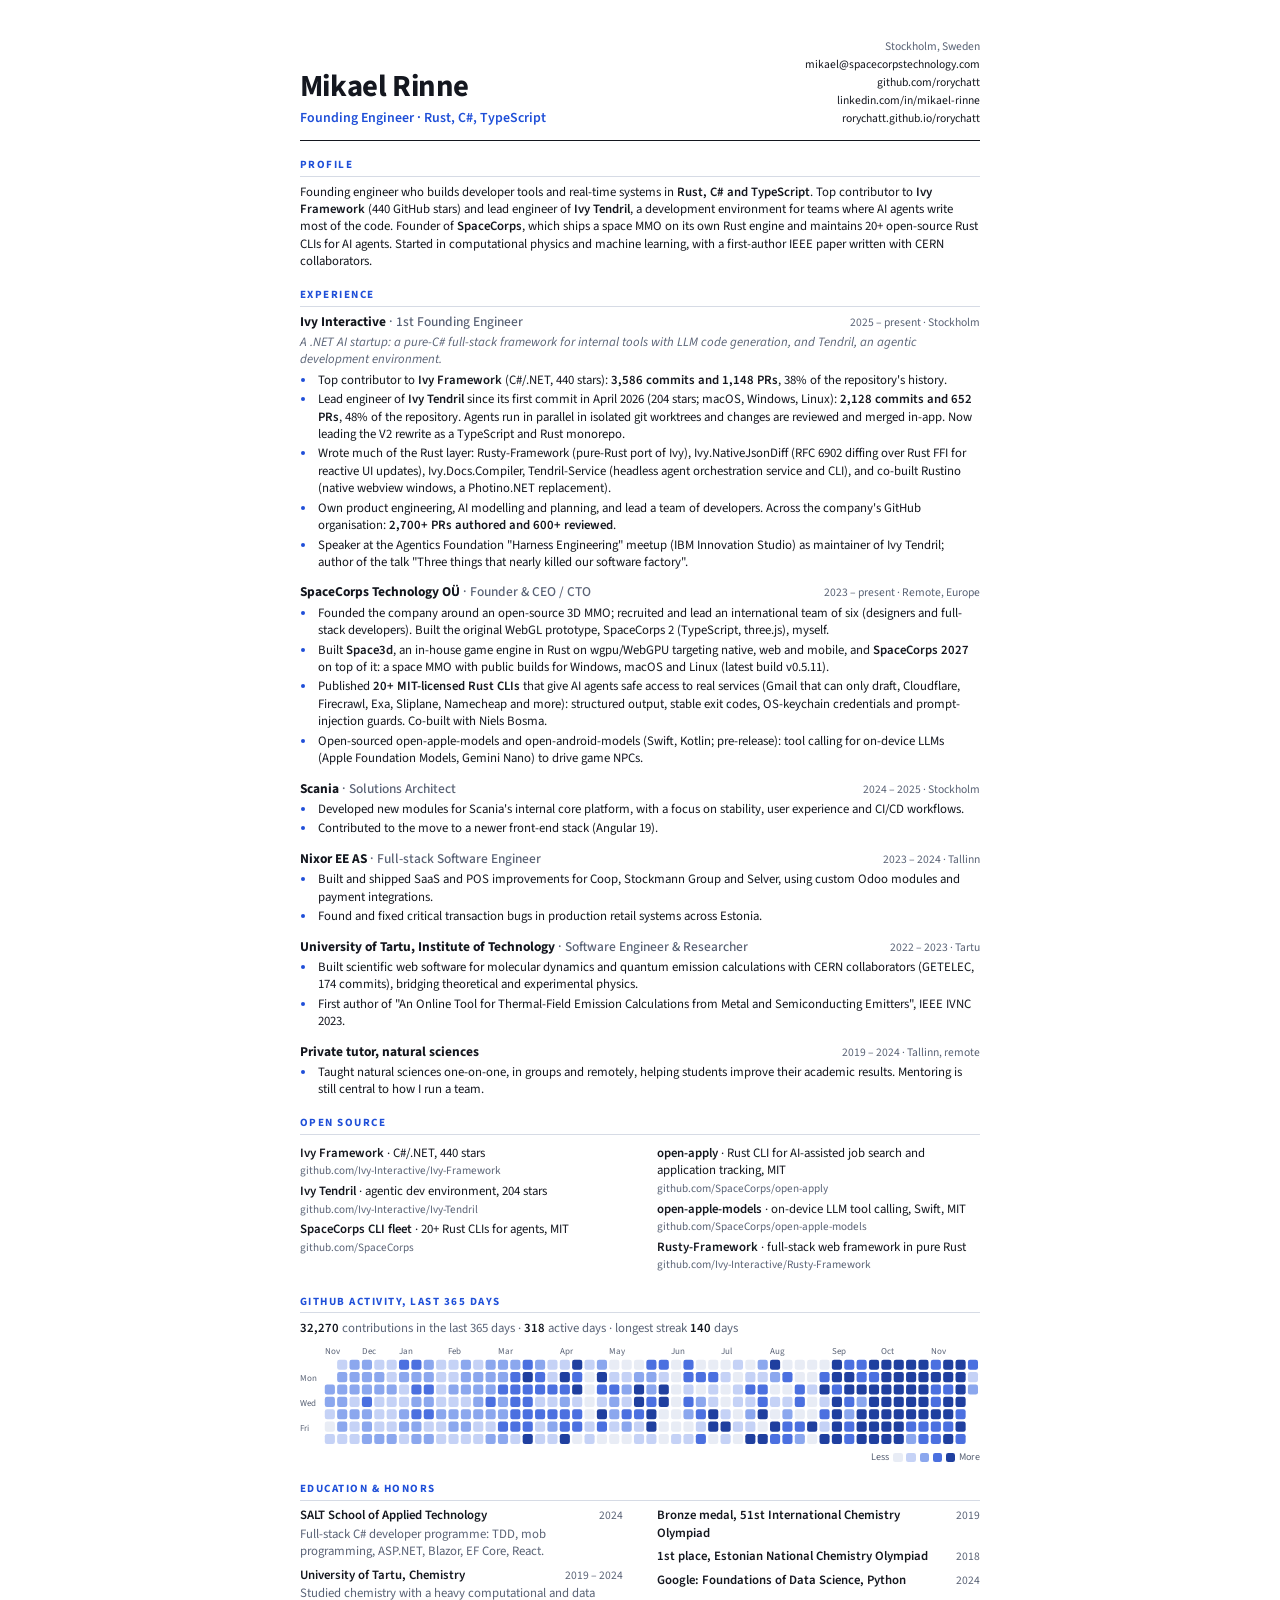
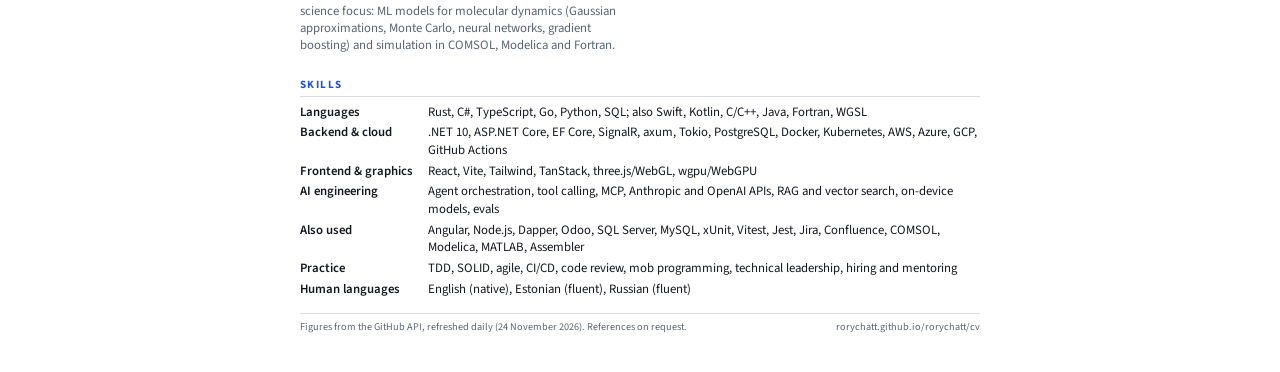
==== commit c2c72928: "chore: refresh GitHub data (2026-11-24)" ====
--- a/cv/index.html
+++ b/cv/index.html
@@ -221,8 +221,8 @@
   <h2>GitHub activity, last 365 days</h2>
   <div class="act">
       <!-- BEGIN activity -->
-      <p class="act-sum"><b>32,244</b> contributions in the last 365 days &middot; <b>318</b> active days &middot; longest streak <b>140</b> days</p>
-      <svg class="act-graph" viewBox="0 0 605 91" role="img" aria-label="GitHub contributions per day, last 365 days, 32,244 in total"><text x="22" y="9" class="mo">Nov</text><text x="55" y="9" class="mo">Dec</text><text x="88" y="9" class="mo">Jan</text><text x="132" y="9" class="mo">Feb</text><text x="176" y="9" class="mo">Mar</text><text x="231" y="9" class="mo">Apr</text><text x="275" y="9" class="mo">May</text><text x="330" y="9" class="mo">Jun</text><text x="374" y="9" class="mo">Jul</text><text x="418" y="9" class="mo">Aug</text><text x="473" y="9" class="mo">Sep</text><text x="517" y="9" class="mo">Oct</text><text x="561" y="9" class="mo">Nov</text><text x="0" y="33" class="dw">Mon</text><text x="0" y="55" class="dw">Wed</text><text x="0" y="77" class="dw">Fri</text><rect x="22" y="25" width="9" height="9" rx="2" class="l1"><title>2025-11-24: 7 contributions</title></rect><rect x="22" y="36" width="9" height="9" rx="2" class="l2"><title>2025-11-25: 31 contributions</title></rect><rect x="22" y="47" width="9" height="9" rx="2" class="l2"><title>2025-11-26: 15 contributions</title></rect><rect x="22" y="58" width="9" height="9" rx="2" class="l1"><title>2025-11-27: 10 contributions</title></rect><rect x="22" y="69" width="9" height="9" rx="2" class="l0"><title>2025-11-28: 0 contributions</title></rect><rect x="22" y="80" width="9" height="9" rx="2" class="l1"><title>2025-11-29: 2 contributions</title></rect><rect x="33" y="14" width="9" height="9" rx="2" class="l1"><title>2025-11-30: 10 contributions</title></rect><rect x="33" y="25" width="9" height="9" rx="2" class="l2"><title>2025-12-01: 29 contributions</title></rect><rect x="33" y="36" width="9" height="9" rx="2" class="l2"><title>2025-12-02: 15 contributions</title></rect><rect x="33" y="47" width="9" height="9" rx="2" class="l2"><title>2025-12-03: 30 contributions</title></rect><rect x="33" y="58" width="9" height="9" rx="2" class="l2"><title>2025-12-04: 21 contributions</title></rect><rect x="33" y="69" width="9" height="9" rx="2" class="l2"><title>2025-12-05: 22 contributions</title></rect><rect x="33" y="80" width="9" height="9" rx="2" class="l1"><title>2025-12-06: 14 contributions</title></rect><rect x="44" y="14" width="9" height="9" rx="2" class="l2"><title>2025-12-07: 24 contributions</title></rect><rect x="44" y="25" width="9" height="9" rx="2" class="l2"><title>2025-12-08: 16 contributions</title></rect><rect x="44" y="36" width="9" height="9" rx="2" class="l2"><title>2025-12-09: 19 contributions</title></rect><rect x="44" y="47" width="9" height="9" rx="2" class="l1"><title>2025-12-10: 13 contributions</title></rect><rect x="44" y="58" width="9" height="9" rx="2" class="l2"><title>2025-12-11: 19 contributions</title></rect><rect x="44" y="69" width="9" height="9" rx="2" class="l1"><title>2025-12-12: 13 contributions</title></rect><rect x="44" y="80" width="9" height="9" rx="2" class="l1"><title>2025-12-13: 11 contributions</title></rect><rect x="55" y="14" width="9" height="9" rx="2" class="l2"><title>2025-12-14: 16 contributions</title></rect><rect x="55" y="25" width="9" height="9" rx="2" class="l2"><title>2025-12-15: 16 contributions</title></rect><rect x="55" y="36" width="9" height="9" rx="2" class="l2"><title>2025-12-16: 30 contributions</title></rect><rect x="55" y="47" width="9" height="9" rx="2" class="l3"><title>2025-12-17: 43 contributions</title></rect><rect x="55" y="58" width="9" height="9" rx="2" class="l2"><title>2025-12-18: 28 contributions</title></rect><rect x="55" y="69" width="9" height="9" rx="2" class="l2"><title>2025-12-19: 30 contributions</title></rect><rect x="55" y="80" width="9" height="9" rx="2" class="l2"><title>2025-12-20: 22 contributions</title></rect><rect x="66" y="14" width="9" height="9" rx="2" class="l1"><title>2025-12-21: 13 contributions</title></rect><rect x="66" y="25" width="9" height="9" rx="2" class="l2"><title>2025-12-22: 27 contributions</title></rect><rect x="66" y="36" width="9" height="9" rx="2" class="l2"><title>2025-12-23: 15 contributions</title></rect><rect x="66" y="47" width="9" height="9" rx="2" class="l1"><title>2025-12-24: 10 contributions</title></rect><rect x="66" y="58" width="9" height="9" rx="2" class="l1"><title>2025-12-25: 9 contributions</title></rect><rect x="66" y="69" width="9" height="9" rx="2" class="l1"><title>2025-12-26: 13 contributions</title></rect><rect x="66" y="80" width="9" height="9" rx="2" class="l2"><title>2025-12-27: 26 contributions</title></rect><rect x="77" y="14" width="9" height="9" rx="2" class="l1"><title>2025-12-28: 14 contributions</title></rect><rect x="77" y="25" width="9" height="9" rx="2" class="l1"><title>2025-12-29: 7 contributions</title></rect><rect x="77" y="36" width="9" height="9" rx="2" class="l2"><title>2025-12-30: 17 contributions</title></rect><rect x="77" y="47" width="9" height="9" rx="2" class="l1"><title>2025-12-31: 7 contributions</title></rect><rect x="77" y="58" width="9" height="9" rx="2" class="l1"><title>2026-01-01: 10 contributions</title></rect><rect x="77" y="69" width="9" height="9" rx="2" class="l1"><title>2026-01-02: 8 contributions</title></rect><rect x="77" y="80" width="9" height="9" rx="2" class="l2"><title>2026-01-03: 29 contributions</title></rect><rect x="88" y="14" width="9" height="9" rx="2" class="l3"><title>2026-01-04: 52 contributions</title></rect><rect x="88" y="25" width="9" height="9" rx="2" class="l2"><title>2026-01-05: 17 contributions</title></rect><rect x="88" y="36" width="9" height="9" rx="2" class="l1"><title>2026-01-06: 14 contributions</title></rect><rect x="88" y="47" width="9" height="9" rx="2" class="l1"><title>2026-01-07: 11 contributions</title></rect><rect x="88" y="58" width="9" height="9" rx="2" class="l2"><title>2026-01-08: 30 contributions</title></rect><rect x="88" y="69" width="9" height="9" rx="2" class="l2"><title>2026-01-09: 20 contributions</title></rect><rect x="88" y="80" width="9" height="9" rx="2" class="l1"><title>2026-01-10: 14 contributions</title></rect><rect x="99" y="14" width="9" height="9" rx="2" class="l3"><title>2026-01-11: 37 contributions</title></rect><rect x="99" y="25" width="9" height="9" rx="2" class="l2"><title>2026-01-12: 24 contributions</title></rect><rect x="99" y="36" width="9" height="9" rx="2" class="l3"><title>2026-01-13: 36 contributions</title></rect><rect x="99" y="47" width="9" height="9" rx="2" class="l2"><title>2026-01-14: 20 contributions</title></rect><rect x="99" y="58" width="9" height="9" rx="2" class="l3"><title>2026-01-15: 46 contributions</title></rect><rect x="99" y="69" width="9" height="9" rx="2" class="l2"><title>2026-01-16: 18 contributions</title></rect><rect x="99" y="80" width="9" height="9" rx="2" class="l2"><title>2026-01-17: 21 contributions</title></rect><rect x="110" y="14" width="9" height="9" rx="2" class="l2"><title>2026-01-18: 20 contributions</title></rect><rect x="110" y="25" width="9" height="9" rx="2" class="l2"><title>2026-01-19: 27 contributions</title></rect><rect x="110" y="36" width="9" height="9" rx="2" class="l3"><title>2026-01-20: 39 contributions</title></rect><rect x="110" y="47" width="9" height="9" rx="2" class="l2"><title>2026-01-21: 15 contributions</title></rect><rect x="110" y="58" width="9" height="9" rx="2" class="l3"><title>2026-01-22: 35 contributions</title></rect><rect x="110" y="69" width="9" height="9" rx="2" class="l1"><title>2026-01-23: 14 contributions</title></rect><rect x="110" y="80" width="9" height="9" rx="2" class="l2"><title>2026-01-24: 18 contributions</title></rect><rect x="121" y="14" width="9" height="9" rx="2" class="l1"><title>2026-01-25: 14 contributions</title></rect><rect x="121" y="25" width="9" height="9" rx="2" class="l1"><title>2026-01-26: 13 contributions</title></rect><rect x="121" y="36" width="9" height="9" rx="2" class="l1"><title>2026-01-27: 14 contributions</title></rect><rect x="121" y="47" width="9" height="9" rx="2" class="l1"><title>2026-01-28: 11 contributions</title></rect><rect x="121" y="58" width="9" height="9" rx="2" class="l2"><title>2026-01-29: 29 contributions</title></rect><rect x="121" y="69" width="9" height="9" rx="2" class="l1"><title>2026-01-30: 7 contributions</title></rect><rect x="121" y="80" width="9" height="9" rx="2" class="l1"><title>2026-01-31: 10 contributions</title></rect><rect x="132" y="14" width="9" height="9" rx="2" class="l1"><title>2026-02-01: 7 contributions</title></rect><rect x="132" y="25" width="9" height="9" rx="2" class="l1"><title>2026-02-02: 11 contributions</title></rect><rect x="132" y="36" width="9" height="9" rx="2" class="l2"><title>2026-02-03: 17 contributions</title></rect><rect x="132" y="47" width="9" height="9" rx="2" class="l1"><title>2026-02-04: 14 contributions</title></rect><rect x="132" y="58" width="9" height="9" rx="2" class="l2"><title>2026-02-05: 20 contributions</title></rect><rect x="132" y="69" width="9" height="9" rx="2" class="l2"><title>2026-02-06: 20 contributions</title></rect><rect x="132" y="80" width="9" height="9" rx="2" class="l1"><title>2026-02-07: 6 contributions</title></rect><rect x="143" y="14" width="9" height="9" rx="2" class="l2"><title>2026-02-08: 23 contributions</title></rect><rect x="143" y="25" width="9" height="9" rx="2" class="l2"><title>2026-02-09: 15 contributions</title></rect><rect x="143" y="36" width="9" height="9" rx="2" class="l2"><title>2026-02-10: 18 contributions</title></rect><rect x="143" y="47" width="9" height="9" rx="2" class="l1"><title>2026-02-11: 14 contributions</title></rect><rect x="143" y="58" width="9" height="9" rx="2" class="l2"><title>2026-02-12: 16 contributions</title></rect><rect x="143" y="69" width="9" height="9" rx="2" class="l2"><title>2026-02-13: 19 contributions</title></rect><rect x="143" y="80" width="9" height="9" rx="2" class="l1"><title>2026-02-14: 8 contributions</title></rect><rect x="154" y="14" width="9" height="9" rx="2" class="l1"><title>2026-02-15: 14 contributions</title></rect><rect x="154" y="25" width="9" height="9" rx="2" class="l2"><title>2026-02-16: 33 contributions</title></rect><rect x="154" y="36" width="9" height="9" rx="2" class="l2"><title>2026-02-17: 24 contributions</title></rect><rect x="154" y="47" width="9" height="9" rx="2" class="l2"><title>2026-02-18: 27 contributions</title></rect><rect x="154" y="58" width="9" height="9" rx="2" class="l2"><title>2026-02-19: 20 contributions</title></rect><rect x="154" y="69" width="9" height="9" rx="2" class="l1"><title>2026-02-20: 14 contributions</title></rect><rect x="154" y="80" width="9" height="9" rx="2" class="l1"><title>2026-02-21: 9 contributions</title></rect><rect x="165" y="14" width="9" height="9" rx="2" class="l2"><title>2026-02-22: 15 contributions</title></rect><rect x="165" y="25" width="9" height="9" rx="2" class="l2"><title>2026-02-23: 22 contributions</title></rect><rect x="165" y="36" width="9" height="9" rx="2" class="l2"><title>2026-02-24: 21 contributions</title></rect><rect x="165" y="47" width="9" height="9" rx="2" class="l3"><title>2026-02-25: 91 contributions</title></rect><rect x="165" y="58" width="9" height="9" rx="2" class="l2"><title>2026-02-26: 16 contributions</title></rect><rect x="165" y="69" width="9" height="9" rx="2" class="l1"><title>2026-02-27: 7 contributions</title></rect><rect x="165" y="80" width="9" height="9" rx="2" class="l2"><title>2026-02-28: 16 contributions</title></rect><rect x="176" y="14" width="9" height="9" rx="2" class="l2"><title>2026-03-01: 15 contributions</title></rect><rect x="176" y="25" width="9" height="9" rx="2" class="l2"><title>2026-03-02: 17 contributions</title></rect><rect x="176" y="36" width="9" height="9" rx="2" class="l3"><title>2026-03-03: 42 contributions</title></rect><rect x="176" y="47" width="9" height="9" rx="2" class="l2"><title>2026-03-04: 20 contributions</title></rect><rect x="176" y="58" width="9" height="9" rx="2" class="l2"><title>2026-03-05: 19 contributions</title></rect><rect x="176" y="69" width="9" height="9" rx="2" class="l3"><title>2026-03-06: 99 contributions</title></rect><rect x="176" y="80" width="9" height="9" rx="2" class="l2"><title>2026-03-07: 20 contributions</title></rect><rect x="187" y="14" width="9" height="9" rx="2" class="l2"><title>2026-03-08: 20 contributions</title></rect><rect x="187" y="25" width="9" height="9" rx="2" class="l3"><title>2026-03-09: 59 contributions</title></rect><rect x="187" y="36" width="9" height="9" rx="2" class="l3"><title>2026-03-10: 67 contributions</title></rect><rect x="187" y="47" width="9" height="9" rx="2" class="l3"><title>2026-03-11: 36 contributions</title></rect><rect x="187" y="58" width="9" height="9" rx="2" class="l3"><title>2026-03-12: 45 contributions</title></rect><rect x="187" y="69" width="9" height="9" rx="2" class="l3"><title>2026-03-13: 49 contributions</title></rect><rect x="187" y="80" width="9" height="9" rx="2" class="l1"><title>2026-03-14: 13 contributions</title></rect><rect x="198" y="14" width="9" height="9" rx="2" class="l3"><title>2026-03-15: 89 contributions</title></rect><rect x="198" y="25" width="9" height="9" rx="2" class="l4"><title>2026-03-16: 120 contributions</title></rect><rect x="198" y="36" width="9" height="9" rx="2" class="l3"><title>2026-03-17: 59 contributions</title></rect><rect x="198" y="47" width="9" height="9" rx="2" class="l3"><title>2026-03-18: 78 contributions</title></rect><rect x="198" y="58" width="9" height="9" rx="2" class="l3"><title>2026-03-19: 42 contributions</title></rect><rect x="198" y="69" width="9" height="9" rx="2" class="l3"><title>2026-03-20: 68 contributions</title></rect><rect x="198" y="80" width="9" height="9" rx="2" class="l4"><title>2026-03-21: 119 contributions</title></rect><rect x="209" y="14" width="9" height="9" rx="2" class="l2"><title>2026-03-22: 25 contributions</title></rect><rect x="209" y="25" width="9" height="9" rx="2" class="l3"><title>2026-03-23: 65 contributions</title></rect><rect x="209" y="36" width="9" height="9" rx="2" class="l3"><title>2026-03-24: 52 contributions</title></rect><rect x="209" y="47" width="9" height="9" rx="2" class="l1"><title>2026-03-25: 11 contributions</title></rect><rect x="209" y="58" width="9" height="9" rx="2" class="l3"><title>2026-03-26: 73 contributions</title></rect><rect x="209" y="69" width="9" height="9" rx="2" class="l1"><title>2026-03-27: 5 contributions</title></rect><rect x="209" y="80" width="9" height="9" rx="2" class="l1"><title>2026-03-28: 5 contributions</title></rect><rect x="220" y="14" width="9" height="9" rx="2" class="l1"><title>2026-03-29: 4 contributions</title></rect><rect x="220" y="25" width="9" height="9" rx="2" class="l1"><title>2026-03-30: 13 contributions</title></rect><rect x="220" y="36" width="9" height="9" rx="2" class="l3"><title>2026-03-31: 71 contributions</title></rect><rect x="220" y="47" width="9" height="9" rx="2" class="l1"><title>2026-04-01: 5 contributions</title></rect><rect x="220" y="58" width="9" height="9" rx="2" class="l3"><title>2026-04-02: 77 contributions</title></rect><rect x="220" y="69" width="9" height="9" rx="2" class="l2"><title>2026-04-03: 20 contributions</title></rect><rect x="220" y="80" width="9" height="9" rx="2" class="l1"><title>2026-04-04: 5 contributions</title></rect><rect x="231" y="14" width="9" height="9" rx="2" class="l1"><title>2026-04-05: 3 contributions</title></rect><rect x="231" y="25" width="9" height="9" rx="2" class="l4"><title>2026-04-06: 258 contributions</title></rect><rect x="231" y="36" width="9" height="9" rx="2" class="l3"><title>2026-04-07: 93 contributions</title></rect><rect x="231" y="47" width="9" height="9" rx="2" class="l2"><title>2026-04-08: 33 contributions</title></rect><rect x="231" y="58" width="9" height="9" rx="2" class="l3"><title>2026-04-09: 61 contributions</title></rect><rect x="231" y="69" width="9" height="9" rx="2" class="l3"><title>2026-04-10: 54 contributions</title></rect><rect x="231" y="80" width="9" height="9" rx="2" class="l4"><title>2026-04-11: 682 contributions</title></rect><rect x="242" y="14" width="9" height="9" rx="2" class="l4"><title>2026-04-12: 276 contributions</title></rect><rect x="242" y="25" width="9" height="9" rx="2" class="l3"><title>2026-04-13: 99 contributions</title></rect><rect x="242" y="36" width="9" height="9" rx="2" class="l4"><title>2026-04-14: 176 contributions</title></rect><rect x="242" y="47" width="9" height="9" rx="2" class="l1"><title>2026-04-15: 9 contributions</title></rect><rect x="242" y="58" width="9" height="9" rx="2" class="l3"><title>2026-04-16: 89 contributions</title></rect><rect x="242" y="69" width="9" height="9" rx="2" class="l3"><title>2026-04-17: 72 contributions</title></rect><rect x="242" y="80" width="9" height="9" rx="2" class="l0"><title>2026-04-18: 0 contributions</title></rect><rect x="253" y="14" width="9" height="9" rx="2" class="l1"><title>2026-04-19: 4 contributions</title></rect><rect x="253" y="25" width="9" height="9" rx="2" class="l0"><title>2026-04-20: 0 contributions</title></rect><rect x="253" y="36" width="9" height="9" rx="2" class="l0"><title>2026-04-21: 0 contributions</title></rect><rect x="253" y="47" width="9" height="9" rx="2" class="l0"><title>2026-04-22: 0 contributions</title></rect><rect x="253" y="58" width="9" height="9" rx="2" class="l0"><title>2026-04-23: 0 contributions</title></rect><rect x="253" y="69" width="9" height="9" rx="2" class="l1"><title>2026-04-24: 12 contributions</title></rect><rect x="253" y="80" width="9" height="9" rx="2" class="l1"><title>2026-04-25: 10 contributions</title></rect><rect x="264" y="14" width="9" height="9" rx="2" class="l2"><title>2026-04-26: 17 contributions</title></rect><rect x="264" y="25" width="9" height="9" rx="2" class="l4"><title>2026-04-27: 117 contributions</title></rect><rect x="264" y="36" width="9" height="9" rx="2" class="l3"><title>2026-04-28: 42 contributions</title></rect><rect x="264" y="47" width="9" height="9" rx="2" class="l1"><title>2026-04-29: 7 contributions</title></rect><rect x="264" y="58" width="9" height="9" rx="2" class="l4"><title>2026-04-30: 273 contributions</title></rect><rect x="264" y="69" width="9" height="9" rx="2" class="l3"><title>2026-05-01: 51 contributions</title></rect><rect x="264" y="80" width="9" height="9" rx="2" class="l0"><title>2026-05-02: 0 contributions</title></rect><rect x="275" y="14" width="9" height="9" rx="2" class="l0"><title>2026-05-03: 0 contributions</title></rect><rect x="275" y="25" width="9" height="9" rx="2" class="l1"><title>2026-05-04: 8 contributions</title></rect><rect x="275" y="36" width="9" height="9" rx="2" class="l3"><title>2026-05-05: 57 contributions</title></rect><rect x="275" y="47" width="9" height="9" rx="2" class="l2"><title>2026-05-06: 16 contributions</title></rect><rect x="275" y="58" width="9" height="9" rx="2" class="l2"><title>2026-05-07: 23 contributions</title></rect><rect x="275" y="69" width="9" height="9" rx="2" class="l1"><title>2026-05-08: 7 contributions</title></rect><rect x="275" y="80" width="9" height="9" rx="2" class="l0"><title>2026-05-09: 0 contributions</title></rect><rect x="286" y="14" width="9" height="9" rx="2" class="l0"><title>2026-05-10: 0 contributions</title></rect><rect x="286" y="25" width="9" height="9" rx="2" class="l1"><title>2026-05-11: 13 contributions</title></rect><rect x="286" y="36" width="9" height="9" rx="2" class="l2"><title>2026-05-12: 20 contributions</title></rect><rect x="286" y="47" width="9" height="9" rx="2" class="l1"><title>2026-05-13: 3 contributions</title></rect><rect x="286" y="58" width="9" height="9" rx="2" class="l3"><title>2026-05-14: 80 contributions</title></rect><rect x="286" y="69" width="9" height="9" rx="2" class="l2"><title>2026-05-15: 27 contributions</title></rect><rect x="286" y="80" width="9" height="9" rx="2" class="l0"><title>2026-05-16: 0 contributions</title></rect><rect x="297" y="14" width="9" height="9" rx="2" class="l0"><title>2026-05-17: 0 contributions</title></rect><rect x="297" y="25" width="9" height="9" rx="2" class="l2"><title>2026-05-18: 29 contributions</title></rect><rect x="297" y="36" width="9" height="9" rx="2" class="l4"><title>2026-05-19: 217 contributions</title></rect><rect x="297" y="47" width="9" height="9" rx="2" class="l4"><title>2026-05-20: 239 contributions</title></rect><rect x="297" y="58" width="9" height="9" rx="2" class="l3"><title>2026-05-21: 64 contributions</title></rect><rect x="297" y="69" width="9" height="9" rx="2" class="l1"><title>2026-05-22: 2 contributions</title></rect><rect x="297" y="80" width="9" height="9" rx="2" class="l1"><title>2026-05-23: 5 contributions</title></rect><rect x="308" y="14" width="9" height="9" rx="2" class="l3"><title>2026-05-24: 56 contributions</title></rect><rect x="308" y="25" width="9" height="9" rx="2" class="l2"><title>2026-05-25: 23 contributions</title></rect><rect x="308" y="36" width="9" height="9" rx="2" class="l2"><title>2026-05-26: 30 contributions</title></rect><rect x="308" y="47" width="9" height="9" rx="2" class="l3"><title>2026-05-27: 83 contributions</title></rect><rect x="308" y="58" width="9" height="9" rx="2" class="l4"><title>2026-05-28: 207 contributions</title></rect><rect x="308" y="69" width="9" height="9" rx="2" class="l4"><title>2026-05-29: 142 contributions</title></rect><rect x="308" y="80" width="9" height="9" rx="2" class="l1"><title>2026-05-30: 7 contributions</title></rect><rect x="319" y="14" width="9" height="9" rx="2" class="l3"><title>2026-05-31: 38 contributions</title></rect><rect x="319" y="25" width="9" height="9" rx="2" class="l1"><title>2026-06-01: 5 contributions</title></rect><rect x="319" y="36" width="9" height="9" rx="2" class="l4"><title>2026-06-02: 138 contributions</title></rect><rect x="319" y="47" width="9" height="9" rx="2" class="l4"><title>2026-06-03: 142 contributions</title></rect><rect x="319" y="58" width="9" height="9" rx="2" class="l0"><title>2026-06-04: 0 contributions</title></rect><rect x="319" y="69" width="9" height="9" rx="2" class="l0"><title>2026-06-05: 0 contributions</title></rect><rect x="319" y="80" width="9" height="9" rx="2" class="l0"><title>2026-06-06: 0 contributions</title></rect><rect x="330" y="14" width="9" height="9" rx="2" class="l0"><title>2026-06-07: 0 contributions</title></rect><rect x="330" y="25" width="9" height="9" rx="2" class="l0"><title>2026-06-08: 0 contributions</title></rect><rect x="330" y="36" width="9" height="9" rx="2" class="l0"><title>2026-06-09: 0 contributions</title></rect><rect x="330" y="47" width="9" height="9" rx="2" class="l0"><title>2026-06-10: 0 contributions</title></rect><rect x="330" y="58" width="9" height="9" rx="2" class="l0"><title>2026-06-11: 0 contributions</title></rect><rect x="330" y="69" width="9" height="9" rx="2" class="l0"><title>2026-06-12: 0 contributions</title></rect><rect x="330" y="80" width="9" height="9" rx="2" class="l1"><title>2026-06-13: 12 contributions</title></rect><rect x="341" y="14" width="9" height="9" rx="2" class="l3"><title>2026-06-14: 76 contributions</title></rect><rect x="341" y="25" width="9" height="9" rx="2" class="l3"><title>2026-06-15: 52 contributions</title></rect><rect x="341" y="36" width="9" height="9" rx="2" class="l1"><title>2026-06-16: 1 contribution</title></rect><rect x="341" y="47" width="9" height="9" rx="2" class="l3"><title>2026-06-17: 45 contributions</title></rect><rect x="341" y="58" width="9" height="9" rx="2" class="l2"><title>2026-06-18: 24 contributions</title></rect><rect x="341" y="69" width="9" height="9" rx="2" class="l0"><title>2026-06-19: 0 contributions</title></rect><rect x="341" y="80" width="9" height="9" rx="2" class="l1"><title>2026-06-20: 2 contributions</title></rect><rect x="352" y="14" width="9" height="9" rx="2" class="l0"><title>2026-06-21: 0 contributions</title></rect><rect x="352" y="25" width="9" height="9" rx="2" class="l3"><title>2026-06-22: 44 contributions</title></rect><rect x="352" y="36" width="9" height="9" rx="2" class="l0"><title>2026-06-23: 0 contributions</title></rect><rect x="352" y="47" width="9" height="9" rx="2" class="l2"><title>2026-06-24: 18 contributions</title></rect><rect x="352" y="58" width="9" height="9" rx="2" class="l3"><title>2026-06-25: 90 contributions</title></rect><rect x="352" y="69" width="9" height="9" rx="2" class="l1"><title>2026-06-26: 8 contributions</title></rect><rect x="352" y="80" width="9" height="9" rx="2" class="l3"><title>2026-06-27: 96 contributions</title></rect><rect x="363" y="14" width="9" height="9" rx="2" class="l0"><title>2026-06-28: 0 contributions</title></rect><rect x="363" y="25" width="9" height="9" rx="2" class="l3"><title>2026-06-29: 77 contributions</title></rect><rect x="363" y="36" width="9" height="9" rx="2" class="l1"><title>2026-06-30: 6 contributions</title></rect><rect x="363" y="47" width="9" height="9" rx="2" class="l1"><title>2026-07-01: 4 contributions</title></rect><rect x="363" y="58" width="9" height="9" rx="2" class="l4"><title>2026-07-02: 120 contributions</title></rect><rect x="363" y="69" width="9" height="9" rx="2" class="l4"><title>2026-07-03: 132 contributions</title></rect><rect x="363" y="80" width="9" height="9" rx="2" class="l0"><title>2026-07-04: 0 contributions</title></rect><rect x="374" y="14" width="9" height="9" rx="2" class="l0"><title>2026-07-05: 0 contributions</title></rect><rect x="374" y="25" width="9" height="9" rx="2" class="l1"><title>2026-07-06: 2 contributions</title></rect><rect x="374" y="36" width="9" height="9" rx="2" class="l0"><title>2026-07-07: 0 contributions</title></rect><rect x="374" y="47" width="9" height="9" rx="2" class="l0"><title>2026-07-08: 0 contributions</title></rect><rect x="374" y="58" width="9" height="9" rx="2" class="l1"><title>2026-07-09: 9 contributions</title></rect><rect x="374" y="69" width="9" height="9" rx="2" class="l4"><title>2026-07-10: 398 contributions</title></rect><rect x="374" y="80" width="9" height="9" rx="2" class="l1"><title>2026-07-11: 1 contribution</title></rect><rect x="385" y="14" width="9" height="9" rx="2" class="l1"><title>2026-07-12: 6 contributions</title></rect><rect x="385" y="25" width="9" height="9" rx="2" class="l0"><title>2026-07-13: 0 contributions</title></rect><rect x="385" y="36" width="9" height="9" rx="2" class="l1"><title>2026-07-14: 6 contributions</title></rect><rect x="385" y="47" width="9" height="9" rx="2" class="l1"><title>2026-07-15: 2 contributions</title></rect><rect x="385" y="58" width="9" height="9" rx="2" class="l0"><title>2026-07-16: 0 contributions</title></rect><rect x="385" y="69" width="9" height="9" rx="2" class="l1"><title>2026-07-17: 1 contribution</title></rect><rect x="385" y="80" width="9" height="9" rx="2" class="l0"><title>2026-07-18: 0 contributions</title></rect><rect x="396" y="14" width="9" height="9" rx="2" class="l0"><title>2026-07-19: 0 contributions</title></rect><rect x="396" y="25" width="9" height="9" rx="2" class="l1"><title>2026-07-20: 4 contributions</title></rect><rect x="396" y="36" width="9" height="9" rx="2" class="l3"><title>2026-07-21: 58 contributions</title></rect><rect x="396" y="47" width="9" height="9" rx="2" class="l1"><title>2026-07-22: 1 contribution</title></rect><rect x="396" y="58" width="9" height="9" rx="2" class="l2"><title>2026-07-23: 24 contributions</title></rect><rect x="396" y="69" width="9" height="9" rx="2" class="l1"><title>2026-07-24: 3 contributions</title></rect><rect x="396" y="80" width="9" height="9" rx="2" class="l4"><title>2026-07-25: 178 contributions</title></rect><rect x="407" y="14" width="9" height="9" rx="2" class="l2"><title>2026-07-26: 32 contributions</title></rect><rect x="407" y="25" width="9" height="9" rx="2" class="l1"><title>2026-07-27: 11 contributions</title></rect><rect x="407" y="36" width="9" height="9" rx="2" class="l3"><title>2026-07-28: 68 contributions</title></rect><rect x="407" y="47" width="9" height="9" rx="2" class="l3"><title>2026-07-29: 81 contributions</title></rect><rect x="407" y="58" width="9" height="9" rx="2" class="l4"><title>2026-07-30: 162 contributions</title></rect><rect x="407" y="69" width="9" height="9" rx="2" class="l0"><title>2026-07-31: 0 contributions</title></rect><rect x="407" y="80" width="9" height="9" rx="2" class="l4"><title>2026-08-01: 185 contributions</title></rect><rect x="418" y="14" width="9" height="9" rx="2" class="l4"><title>2026-08-02: 586 contributions</title></rect><rect x="418" y="25" width="9" height="9" rx="2" class="l2"><title>2026-08-03: 22 contributions</title></rect><rect x="418" y="36" width="9" height="9" rx="2" class="l0"><title>2026-08-04: 0 contributions</title></rect><rect x="418" y="47" width="9" height="9" rx="2" class="l1"><title>2026-08-05: 3 contributions</title></rect><rect x="418" y="58" width="9" height="9" rx="2" class="l0"><title>2026-08-06: 0 contributions</title></rect><rect x="418" y="69" width="9" height="9" rx="2" class="l4"><title>2026-08-07: 141 contributions</title></rect><rect x="418" y="80" width="9" height="9" rx="2" class="l3"><title>2026-08-08: 61 contributions</title></rect><rect x="429" y="14" width="9" height="9" rx="2" class="l0"><title>2026-08-09: 0 contributions</title></rect><rect x="429" y="25" width="9" height="9" rx="2" class="l3"><title>2026-08-10: 101 contributions</title></rect><rect x="429" y="36" width="9" height="9" rx="2" class="l0"><title>2026-08-11: 0 contributions</title></rect><rect x="429" y="47" width="9" height="9" rx="2" class="l1"><title>2026-08-12: 10 contributions</title></rect><rect x="429" y="58" width="9" height="9" rx="2" class="l2"><title>2026-08-13: 32 contributions</title></rect><rect x="429" y="69" width="9" height="9" rx="2" class="l3"><title>2026-08-14: 85 contributions</title></rect><rect x="429" y="80" width="9" height="9" rx="2" class="l3"><title>2026-08-15: 94 contributions</title></rect><rect x="440" y="14" width="9" height="9" rx="2" class="l0"><title>2026-08-16: 0 contributions</title></rect><rect x="440" y="25" width="9" height="9" rx="2" class="l0"><title>2026-08-17: 0 contributions</title></rect><rect x="440" y="36" width="9" height="9" rx="2" class="l3"><title>2026-08-18: 47 contributions</title></rect><rect x="440" y="47" width="9" height="9" rx="2" class="l3"><title>2026-08-19: 86 contributions</title></rect><rect x="440" y="58" width="9" height="9" rx="2" class="l0"><title>2026-08-20: 0 contributions</title></rect><rect x="440" y="69" width="9" height="9" rx="2" class="l3"><title>2026-08-21: 50 contributions</title></rect><rect x="440" y="80" width="9" height="9" rx="2" class="l2"><title>2026-08-22: 16 contributions</title></rect><rect x="451" y="14" width="9" height="9" rx="2" class="l0"><title>2026-08-23: 0 contributions</title></rect><rect x="451" y="25" width="9" height="9" rx="2" class="l0"><title>2026-08-24: 0 contributions</title></rect><rect x="451" y="36" width="9" height="9" rx="2" class="l1"><title>2026-08-25: 11 contributions</title></rect><rect x="451" y="47" width="9" height="9" rx="2" class="l0"><title>2026-08-26: 0 contributions</title></rect><rect x="451" y="58" width="9" height="9" rx="2" class="l0"><title>2026-08-27: 0 contributions</title></rect><rect x="451" y="69" width="9" height="9" rx="2" class="l4"><title>2026-08-28: 136 contributions</title></rect><rect x="451" y="80" width="9" height="9" rx="2" class="l0"><title>2026-08-29: 0 contributions</title></rect><rect x="462" y="14" width="9" height="9" rx="2" class="l0"><title>2026-08-30: 0 contributions</title></rect><rect x="462" y="25" width="9" height="9" rx="2" class="l3"><title>2026-08-31: 83 contributions</title></rect><rect x="462" y="36" width="9" height="9" rx="2" class="l4"><title>2026-09-01: 203 contributions</title></rect><rect x="462" y="47" width="9" height="9" rx="2" class="l1"><title>2026-09-02: 6 contributions</title></rect><rect x="462" y="58" width="9" height="9" rx="2" class="l3"><title>2026-09-03: 70 contributions</title></rect><rect x="462" y="69" width="9" height="9" rx="2" class="l1"><title>2026-09-04: 13 contributions</title></rect><rect x="462" y="80" width="9" height="9" rx="2" class="l4"><title>2026-09-05: 1371 contributions</title></rect><rect x="473" y="14" width="9" height="9" rx="2" class="l4"><title>2026-09-06: 378 contributions</title></rect><rect x="473" y="25" width="9" height="9" rx="2" class="l4"><title>2026-09-07: 1160 contributions</title></rect><rect x="473" y="36" width="9" height="9" rx="2" class="l3"><title>2026-09-08: 69 contributions</title></rect><rect x="473" y="47" width="9" height="9" rx="2" class="l4"><title>2026-09-09: 206 contributions</title></rect><rect x="473" y="58" width="9" height="9" rx="2" class="l4"><title>2026-09-10: 318 contributions</title></rect><rect x="473" y="69" width="9" height="9" rx="2" class="l4"><title>2026-09-11: 345 contributions</title></rect><rect x="473" y="80" width="9" height="9" rx="2" class="l4"><title>2026-09-12: 960 contributions</title></rect><rect x="484" y="14" width="9" height="9" rx="2" class="l3"><title>2026-09-13: 80 contributions</title></rect><rect x="484" y="25" width="9" height="9" rx="2" class="l4"><title>2026-09-14: 957 contributions</title></rect><rect x="484" y="36" width="9" height="9" rx="2" class="l4"><title>2026-09-15: 349 contributions</title></rect><rect x="484" y="47" width="9" height="9" rx="2" class="l3"><title>2026-09-16: 76 contributions</title></rect><rect x="484" y="58" width="9" height="9" rx="2" class="l2"><title>2026-09-17: 17 contributions</title></rect><rect x="484" y="69" width="9" height="9" rx="2" class="l3"><title>2026-09-18: 56 contributions</title></rect><rect x="484" y="80" width="9" height="9" rx="2" class="l3"><title>2026-09-19: 77 contributions</title></rect><rect x="495" y="14" width="9" height="9" rx="2" class="l3"><title>2026-09-20: 62 contributions</title></rect><rect x="495" y="25" width="9" height="9" rx="2" class="l3"><title>2026-09-21: 99 contributions</title></rect><rect x="495" y="36" width="9" height="9" rx="2" class="l4"><title>2026-09-22: 113 contributions</title></rect><rect x="495" y="47" width="9" height="9" rx="2" class="l2"><title>2026-09-23: 16 contributions</title></rect><rect x="495" y="58" width="9" height="9" rx="2" class="l4"><title>2026-09-24: 310 contributions</title></rect><rect x="495" y="69" width="9" height="9" rx="2" class="l4"><title>2026-09-25: 645 contributions</title></rect><rect x="495" y="80" width="9" height="9" rx="2" class="l4"><title>2026-09-26: 441 contributions</title></rect><rect x="506" y="14" width="9" height="9" rx="2" class="l4"><title>2026-09-27: 271 contributions</title></rect><rect x="506" y="25" width="9" height="9" rx="2" class="l3"><title>2026-09-28: 42 contributions</title></rect><rect x="506" y="36" width="9" height="9" rx="2" class="l4"><title>2026-09-29: 268 contributions</title></rect><rect x="506" y="47" width="9" height="9" rx="2" class="l4"><title>2026-09-30: 249 contributions</title></rect><rect x="506" y="58" width="9" height="9" rx="2" class="l4"><title>2026-10-01: 254 contributions</title></rect><rect x="506" y="69" width="9" height="9" rx="2" class="l4"><title>2026-10-02: 184 contributions</title></rect><rect x="506" y="80" width="9" height="9" rx="2" class="l4"><title>2026-10-03: 323 contributions</title></rect><rect x="517" y="14" width="9" height="9" rx="2" class="l4"><title>2026-10-04: 360 contributions</title></rect><rect x="517" y="25" width="9" height="9" rx="2" class="l4"><title>2026-10-05: 378 contributions</title></rect><rect x="517" y="36" width="9" height="9" rx="2" class="l4"><title>2026-10-06: 286 contributions</title></rect><rect x="517" y="47" width="9" height="9" rx="2" class="l4"><title>2026-10-07: 1140 contributions</title></rect><rect x="517" y="58" width="9" height="9" rx="2" class="l4"><title>2026-10-08: 281 contributions</title></rect><rect x="517" y="69" width="9" height="9" rx="2" class="l4"><title>2026-10-09: 117 contributions</title></rect><rect x="517" y="80" width="9" height="9" rx="2" class="l4"><title>2026-10-10: 242 contributions</title></rect><rect x="528" y="14" width="9" height="9" rx="2" class="l4"><title>2026-10-11: 280 contributions</title></rect><rect x="528" y="25" width="9" height="9" rx="2" class="l4"><title>2026-10-12: 205 contributions</title></rect><rect x="528" y="36" width="9" height="9" rx="2" class="l4"><title>2026-10-13: 445 contributions</title></rect><rect x="528" y="47" width="9" height="9" rx="2" class="l4"><title>2026-10-14: 476 contributions</title></rect><rect x="528" y="58" width="9" height="9" rx="2" class="l4"><title>2026-10-15: 164 contributions</title></rect><rect x="528" y="69" width="9" height="9" rx="2" class="l4"><title>2026-10-16: 211 contributions</title></rect><rect x="528" y="80" width="9" height="9" rx="2" class="l4"><title>2026-10-17: 196 contributions</title></rect><rect x="539" y="14" width="9" height="9" rx="2" class="l4"><title>2026-10-18: 141 contributions</title></rect><rect x="539" y="25" width="9" height="9" rx="2" class="l4"><title>2026-10-19: 427 contributions</title></rect><rect x="539" y="36" width="9" height="9" rx="2" class="l4"><title>2026-10-20: 249 contributions</title></rect><rect x="539" y="47" width="9" height="9" rx="2" class="l4"><title>2026-10-21: 380 contributions</title></rect><rect x="539" y="58" width="9" height="9" rx="2" class="l4"><title>2026-10-22: 452 contributions</title></rect><rect x="539" y="69" width="9" height="9" rx="2" class="l3"><title>2026-10-23: 98 contributions</title></rect><rect x="539" y="80" width="9" height="9" rx="2" class="l2"><title>2026-10-24: 18 contributions</title></rect><rect x="550" y="14" width="9" height="9" rx="2" class="l4"><title>2026-10-25: 247 contributions</title></rect><rect x="550" y="25" width="9" height="9" rx="2" class="l4"><title>2026-10-26: 305 contributions</title></rect><rect x="550" y="36" width="9" height="9" rx="2" class="l4"><title>2026-10-27: 293 contributions</title></rect><rect x="550" y="47" width="9" height="9" rx="2" class="l4"><title>2026-10-28: 341 contributions</title></rect><rect x="550" y="58" width="9" height="9" rx="2" class="l4"><title>2026-10-29: 134 contributions</title></rect><rect x="550" y="69" width="9" height="9" rx="2" class="l3"><title>2026-10-30: 70 contributions</title></rect><rect x="550" y="80" width="9" height="9" rx="2" class="l3"><title>2026-10-31: 70 contributions</title></rect><rect x="561" y="14" width="9" height="9" rx="2" class="l3"><title>2026-11-01: 59 contributions</title></rect><rect x="561" y="25" width="9" height="9" rx="2" class="l4"><title>2026-11-02: 111 contributions</title></rect><rect x="561" y="36" width="9" height="9" rx="2" class="l3"><title>2026-11-03: 104 contributions</title></rect><rect x="561" y="47" width="9" height="9" rx="2" class="l3"><title>2026-11-04: 89 contributions</title></rect><rect x="561" y="58" width="9" height="9" rx="2" class="l4"><title>2026-11-05: 137 contributions</title></rect><rect x="561" y="69" width="9" height="9" rx="2" class="l3"><title>2026-11-06: 96 contributions</title></rect><rect x="561" y="80" width="9" height="9" rx="2" class="l3"><title>2026-11-07: 62 contributions</title></rect><rect x="572" y="14" width="9" height="9" rx="2" class="l4"><title>2026-11-08: 116 contributions</title></rect><rect x="572" y="25" width="9" height="9" rx="2" class="l4"><title>2026-11-09: 309 contributions</title></rect><rect x="572" y="36" width="9" height="9" rx="2" class="l3"><title>2026-11-10: 98 contributions</title></rect><rect x="572" y="47" width="9" height="9" rx="2" class="l4"><title>2026-11-11: 112 contributions</title></rect><rect x="572" y="58" width="9" height="9" rx="2" class="l4"><title>2026-11-12: 120 contributions</title></rect><rect x="572" y="69" width="9" height="9" rx="2" class="l3"><title>2026-11-13: 90 contributions</title></rect><rect x="572" y="80" width="9" height="9" rx="2" class="l4"><title>2026-11-14: 147 contributions</title></rect><rect x="583" y="14" width="9" height="9" rx="2" class="l4"><title>2026-11-15: 364 contributions</title></rect><rect x="583" y="25" width="9" height="9" rx="2" class="l4"><title>2026-11-16: 139 contributions</title></rect><rect x="583" y="36" width="9" height="9" rx="2" class="l4"><title>2026-11-17: 257 contributions</title></rect><rect x="583" y="47" width="9" height="9" rx="2" class="l4"><title>2026-11-18: 190 contributions</title></rect><rect x="583" y="58" width="9" height="9" rx="2" class="l3"><title>2026-11-19: 107 contributions</title></rect><rect x="583" y="69" width="9" height="9" rx="2" class="l4"><title>2026-11-20: 214 contributions</title></rect><rect x="583" y="80" width="9" height="9" rx="2" class="l3"><title>2026-11-21: 91 contributions</title></rect><rect x="594" y="14" width="9" height="9" rx="2" class="l3"><title>2026-11-22: 110 contributions</title></rect><rect x="594" y="25" width="9" height="9" rx="2" class="l1"><title>2026-11-23: 5 contributions</title></rect></svg>
+      <p class="act-sum"><b>32,270</b> contributions in the last 365 days &middot; <b>318</b> active days &middot; longest streak <b>140</b> days</p>
+      <svg class="act-graph" viewBox="0 0 605 91" role="img" aria-label="GitHub contributions per day, last 365 days, 32,270 in total"><text x="22" y="9" class="mo">Nov</text><text x="55" y="9" class="mo">Dec</text><text x="88" y="9" class="mo">Jan</text><text x="132" y="9" class="mo">Feb</text><text x="176" y="9" class="mo">Mar</text><text x="231" y="9" class="mo">Apr</text><text x="275" y="9" class="mo">May</text><text x="330" y="9" class="mo">Jun</text><text x="374" y="9" class="mo">Jul</text><text x="418" y="9" class="mo">Aug</text><text x="473" y="9" class="mo">Sep</text><text x="517" y="9" class="mo">Oct</text><text x="561" y="9" class="mo">Nov</text><text x="0" y="33" class="dw">Mon</text><text x="0" y="55" class="dw">Wed</text><text x="0" y="77" class="dw">Fri</text><rect x="22" y="36" width="9" height="9" rx="2" class="l2"><title>2025-11-25: 31 contributions</title></rect><rect x="22" y="47" width="9" height="9" rx="2" class="l2"><title>2025-11-26: 15 contributions</title></rect><rect x="22" y="58" width="9" height="9" rx="2" class="l1"><title>2025-11-27: 10 contributions</title></rect><rect x="22" y="69" width="9" height="9" rx="2" class="l0"><title>2025-11-28: 0 contributions</title></rect><rect x="22" y="80" width="9" height="9" rx="2" class="l1"><title>2025-11-29: 2 contributions</title></rect><rect x="33" y="14" width="9" height="9" rx="2" class="l1"><title>2025-11-30: 10 contributions</title></rect><rect x="33" y="25" width="9" height="9" rx="2" class="l2"><title>2025-12-01: 29 contributions</title></rect><rect x="33" y="36" width="9" height="9" rx="2" class="l2"><title>2025-12-02: 15 contributions</title></rect><rect x="33" y="47" width="9" height="9" rx="2" class="l2"><title>2025-12-03: 30 contributions</title></rect><rect x="33" y="58" width="9" height="9" rx="2" class="l2"><title>2025-12-04: 21 contributions</title></rect><rect x="33" y="69" width="9" height="9" rx="2" class="l2"><title>2025-12-05: 22 contributions</title></rect><rect x="33" y="80" width="9" height="9" rx="2" class="l1"><title>2025-12-06: 14 contributions</title></rect><rect x="44" y="14" width="9" height="9" rx="2" class="l2"><title>2025-12-07: 24 contributions</title></rect><rect x="44" y="25" width="9" height="9" rx="2" class="l2"><title>2025-12-08: 16 contributions</title></rect><rect x="44" y="36" width="9" height="9" rx="2" class="l2"><title>2025-12-09: 19 contributions</title></rect><rect x="44" y="47" width="9" height="9" rx="2" class="l1"><title>2025-12-10: 13 contributions</title></rect><rect x="44" y="58" width="9" height="9" rx="2" class="l2"><title>2025-12-11: 19 contributions</title></rect><rect x="44" y="69" width="9" height="9" rx="2" class="l1"><title>2025-12-12: 13 contributions</title></rect><rect x="44" y="80" width="9" height="9" rx="2" class="l1"><title>2025-12-13: 11 contributions</title></rect><rect x="55" y="14" width="9" height="9" rx="2" class="l2"><title>2025-12-14: 16 contributions</title></rect><rect x="55" y="25" width="9" height="9" rx="2" class="l2"><title>2025-12-15: 16 contributions</title></rect><rect x="55" y="36" width="9" height="9" rx="2" class="l2"><title>2025-12-16: 30 contributions</title></rect><rect x="55" y="47" width="9" height="9" rx="2" class="l3"><title>2025-12-17: 43 contributions</title></rect><rect x="55" y="58" width="9" height="9" rx="2" class="l2"><title>2025-12-18: 28 contributions</title></rect><rect x="55" y="69" width="9" height="9" rx="2" class="l2"><title>2025-12-19: 30 contributions</title></rect><rect x="55" y="80" width="9" height="9" rx="2" class="l2"><title>2025-12-20: 22 contributions</title></rect><rect x="66" y="14" width="9" height="9" rx="2" class="l1"><title>2025-12-21: 13 contributions</title></rect><rect x="66" y="25" width="9" height="9" rx="2" class="l2"><title>2025-12-22: 27 contributions</title></rect><rect x="66" y="36" width="9" height="9" rx="2" class="l2"><title>2025-12-23: 15 contributions</title></rect><rect x="66" y="47" width="9" height="9" rx="2" class="l1"><title>2025-12-24: 10 contributions</title></rect><rect x="66" y="58" width="9" height="9" rx="2" class="l1"><title>2025-12-25: 9 contributions</title></rect><rect x="66" y="69" width="9" height="9" rx="2" class="l1"><title>2025-12-26: 13 contributions</title></rect><rect x="66" y="80" width="9" height="9" rx="2" class="l2"><title>2025-12-27: 26 contributions</title></rect><rect x="77" y="14" width="9" height="9" rx="2" class="l1"><title>2025-12-28: 14 contributions</title></rect><rect x="77" y="25" width="9" height="9" rx="2" class="l1"><title>2025-12-29: 7 contributions</title></rect><rect x="77" y="36" width="9" height="9" rx="2" class="l2"><title>2025-12-30: 17 contributions</title></rect><rect x="77" y="47" width="9" height="9" rx="2" class="l1"><title>2025-12-31: 7 contributions</title></rect><rect x="77" y="58" width="9" height="9" rx="2" class="l1"><title>2026-01-01: 10 contributions</title></rect><rect x="77" y="69" width="9" height="9" rx="2" class="l1"><title>2026-01-02: 8 contributions</title></rect><rect x="77" y="80" width="9" height="9" rx="2" class="l2"><title>2026-01-03: 29 contributions</title></rect><rect x="88" y="14" width="9" height="9" rx="2" class="l3"><title>2026-01-04: 52 contributions</title></rect><rect x="88" y="25" width="9" height="9" rx="2" class="l2"><title>2026-01-05: 17 contributions</title></rect><rect x="88" y="36" width="9" height="9" rx="2" class="l1"><title>2026-01-06: 14 contributions</title></rect><rect x="88" y="47" width="9" height="9" rx="2" class="l1"><title>2026-01-07: 11 contributions</title></rect><rect x="88" y="58" width="9" height="9" rx="2" class="l2"><title>2026-01-08: 30 contributions</title></rect><rect x="88" y="69" width="9" height="9" rx="2" class="l2"><title>2026-01-09: 20 contributions</title></rect><rect x="88" y="80" width="9" height="9" rx="2" class="l1"><title>2026-01-10: 14 contributions</title></rect><rect x="99" y="14" width="9" height="9" rx="2" class="l3"><title>2026-01-11: 37 contributions</title></rect><rect x="99" y="25" width="9" height="9" rx="2" class="l2"><title>2026-01-12: 24 contributions</title></rect><rect x="99" y="36" width="9" height="9" rx="2" class="l3"><title>2026-01-13: 36 contributions</title></rect><rect x="99" y="47" width="9" height="9" rx="2" class="l2"><title>2026-01-14: 20 contributions</title></rect><rect x="99" y="58" width="9" height="9" rx="2" class="l3"><title>2026-01-15: 46 contributions</title></rect><rect x="99" y="69" width="9" height="9" rx="2" class="l2"><title>2026-01-16: 18 contributions</title></rect><rect x="99" y="80" width="9" height="9" rx="2" class="l2"><title>2026-01-17: 21 contributions</title></rect><rect x="110" y="14" width="9" height="9" rx="2" class="l2"><title>2026-01-18: 20 contributions</title></rect><rect x="110" y="25" width="9" height="9" rx="2" class="l2"><title>2026-01-19: 27 contributions</title></rect><rect x="110" y="36" width="9" height="9" rx="2" class="l3"><title>2026-01-20: 39 contributions</title></rect><rect x="110" y="47" width="9" height="9" rx="2" class="l2"><title>2026-01-21: 15 contributions</title></rect><rect x="110" y="58" width="9" height="9" rx="2" class="l3"><title>2026-01-22: 35 contributions</title></rect><rect x="110" y="69" width="9" height="9" rx="2" class="l1"><title>2026-01-23: 14 contributions</title></rect><rect x="110" y="80" width="9" height="9" rx="2" class="l2"><title>2026-01-24: 18 contributions</title></rect><rect x="121" y="14" width="9" height="9" rx="2" class="l1"><title>2026-01-25: 14 contributions</title></rect><rect x="121" y="25" width="9" height="9" rx="2" class="l1"><title>2026-01-26: 13 contributions</title></rect><rect x="121" y="36" width="9" height="9" rx="2" class="l1"><title>2026-01-27: 14 contributions</title></rect><rect x="121" y="47" width="9" height="9" rx="2" class="l1"><title>2026-01-28: 11 contributions</title></rect><rect x="121" y="58" width="9" height="9" rx="2" class="l2"><title>2026-01-29: 29 contributions</title></rect><rect x="121" y="69" width="9" height="9" rx="2" class="l1"><title>2026-01-30: 7 contributions</title></rect><rect x="121" y="80" width="9" height="9" rx="2" class="l1"><title>2026-01-31: 10 contributions</title></rect><rect x="132" y="14" width="9" height="9" rx="2" class="l1"><title>2026-02-01: 7 contributions</title></rect><rect x="132" y="25" width="9" height="9" rx="2" class="l1"><title>2026-02-02: 11 contributions</title></rect><rect x="132" y="36" width="9" height="9" rx="2" class="l2"><title>2026-02-03: 17 contributions</title></rect><rect x="132" y="47" width="9" height="9" rx="2" class="l1"><title>2026-02-04: 14 contributions</title></rect><rect x="132" y="58" width="9" height="9" rx="2" class="l2"><title>2026-02-05: 20 contributions</title></rect><rect x="132" y="69" width="9" height="9" rx="2" class="l2"><title>2026-02-06: 20 contributions</title></rect><rect x="132" y="80" width="9" height="9" rx="2" class="l1"><title>2026-02-07: 6 contributions</title></rect><rect x="143" y="14" width="9" height="9" rx="2" class="l2"><title>2026-02-08: 23 contributions</title></rect><rect x="143" y="25" width="9" height="9" rx="2" class="l2"><title>2026-02-09: 15 contributions</title></rect><rect x="143" y="36" width="9" height="9" rx="2" class="l2"><title>2026-02-10: 18 contributions</title></rect><rect x="143" y="47" width="9" height="9" rx="2" class="l1"><title>2026-02-11: 14 contributions</title></rect><rect x="143" y="58" width="9" height="9" rx="2" class="l2"><title>2026-02-12: 16 contributions</title></rect><rect x="143" y="69" width="9" height="9" rx="2" class="l2"><title>2026-02-13: 19 contributions</title></rect><rect x="143" y="80" width="9" height="9" rx="2" class="l1"><title>2026-02-14: 8 contributions</title></rect><rect x="154" y="14" width="9" height="9" rx="2" class="l1"><title>2026-02-15: 14 contributions</title></rect><rect x="154" y="25" width="9" height="9" rx="2" class="l2"><title>2026-02-16: 33 contributions</title></rect><rect x="154" y="36" width="9" height="9" rx="2" class="l2"><title>2026-02-17: 24 contributions</title></rect><rect x="154" y="47" width="9" height="9" rx="2" class="l2"><title>2026-02-18: 27 contributions</title></rect><rect x="154" y="58" width="9" height="9" rx="2" class="l2"><title>2026-02-19: 20 contributions</title></rect><rect x="154" y="69" width="9" height="9" rx="2" class="l1"><title>2026-02-20: 14 contributions</title></rect><rect x="154" y="80" width="9" height="9" rx="2" class="l1"><title>2026-02-21: 9 contributions</title></rect><rect x="165" y="14" width="9" height="9" rx="2" class="l2"><title>2026-02-22: 15 contributions</title></rect><rect x="165" y="25" width="9" height="9" rx="2" class="l2"><title>2026-02-23: 22 contributions</title></rect><rect x="165" y="36" width="9" height="9" rx="2" class="l2"><title>2026-02-24: 21 contributions</title></rect><rect x="165" y="47" width="9" height="9" rx="2" class="l3"><title>2026-02-25: 91 contributions</title></rect><rect x="165" y="58" width="9" height="9" rx="2" class="l2"><title>2026-02-26: 16 contributions</title></rect><rect x="165" y="69" width="9" height="9" rx="2" class="l1"><title>2026-02-27: 7 contributions</title></rect><rect x="165" y="80" width="9" height="9" rx="2" class="l2"><title>2026-02-28: 16 contributions</title></rect><rect x="176" y="14" width="9" height="9" rx="2" class="l2"><title>2026-03-01: 15 contributions</title></rect><rect x="176" y="25" width="9" height="9" rx="2" class="l2"><title>2026-03-02: 17 contributions</title></rect><rect x="176" y="36" width="9" height="9" rx="2" class="l3"><title>2026-03-03: 42 contributions</title></rect><rect x="176" y="47" width="9" height="9" rx="2" class="l2"><title>2026-03-04: 20 contributions</title></rect><rect x="176" y="58" width="9" height="9" rx="2" class="l2"><title>2026-03-05: 19 contributions</title></rect><rect x="176" y="69" width="9" height="9" rx="2" class="l3"><title>2026-03-06: 99 contributions</title></rect><rect x="176" y="80" width="9" height="9" rx="2" class="l2"><title>2026-03-07: 20 contributions</title></rect><rect x="187" y="14" width="9" height="9" rx="2" class="l2"><title>2026-03-08: 20 contributions</title></rect><rect x="187" y="25" width="9" height="9" rx="2" class="l3"><title>2026-03-09: 59 contributions</title></rect><rect x="187" y="36" width="9" height="9" rx="2" class="l3"><title>2026-03-10: 67 contributions</title></rect><rect x="187" y="47" width="9" height="9" rx="2" class="l3"><title>2026-03-11: 36 contributions</title></rect><rect x="187" y="58" width="9" height="9" rx="2" class="l3"><title>2026-03-12: 45 contributions</title></rect><rect x="187" y="69" width="9" height="9" rx="2" class="l3"><title>2026-03-13: 49 contributions</title></rect><rect x="187" y="80" width="9" height="9" rx="2" class="l1"><title>2026-03-14: 13 contributions</title></rect><rect x="198" y="14" width="9" height="9" rx="2" class="l3"><title>2026-03-15: 89 contributions</title></rect><rect x="198" y="25" width="9" height="9" rx="2" class="l4"><title>2026-03-16: 120 contributions</title></rect><rect x="198" y="36" width="9" height="9" rx="2" class="l3"><title>2026-03-17: 59 contributions</title></rect><rect x="198" y="47" width="9" height="9" rx="2" class="l3"><title>2026-03-18: 78 contributions</title></rect><rect x="198" y="58" width="9" height="9" rx="2" class="l3"><title>2026-03-19: 42 contributions</title></rect><rect x="198" y="69" width="9" height="9" rx="2" class="l3"><title>2026-03-20: 68 contributions</title></rect><rect x="198" y="80" width="9" height="9" rx="2" class="l4"><title>2026-03-21: 119 contributions</title></rect><rect x="209" y="14" width="9" height="9" rx="2" class="l2"><title>2026-03-22: 25 contributions</title></rect><rect x="209" y="25" width="9" height="9" rx="2" class="l3"><title>2026-03-23: 65 contributions</title></rect><rect x="209" y="36" width="9" height="9" rx="2" class="l3"><title>2026-03-24: 52 contributions</title></rect><rect x="209" y="47" width="9" height="9" rx="2" class="l1"><title>2026-03-25: 11 contributions</title></rect><rect x="209" y="58" width="9" height="9" rx="2" class="l3"><title>2026-03-26: 73 contributions</title></rect><rect x="209" y="69" width="9" height="9" rx="2" class="l1"><title>2026-03-27: 5 contributions</title></rect><rect x="209" y="80" width="9" height="9" rx="2" class="l1"><title>2026-03-28: 5 contributions</title></rect><rect x="220" y="14" width="9" height="9" rx="2" class="l1"><title>2026-03-29: 4 contributions</title></rect><rect x="220" y="25" width="9" height="9" rx="2" class="l1"><title>2026-03-30: 13 contributions</title></rect><rect x="220" y="36" width="9" height="9" rx="2" class="l3"><title>2026-03-31: 71 contributions</title></rect><rect x="220" y="47" width="9" height="9" rx="2" class="l1"><title>2026-04-01: 5 contributions</title></rect><rect x="220" y="58" width="9" height="9" rx="2" class="l3"><title>2026-04-02: 77 contributions</title></rect><rect x="220" y="69" width="9" height="9" rx="2" class="l2"><title>2026-04-03: 20 contributions</title></rect><rect x="220" y="80" width="9" height="9" rx="2" class="l1"><title>2026-04-04: 5 contributions</title></rect><rect x="231" y="14" width="9" height="9" rx="2" class="l1"><title>2026-04-05: 3 contributions</title></rect><rect x="231" y="25" width="9" height="9" rx="2" class="l4"><title>2026-04-06: 258 contributions</title></rect><rect x="231" y="36" width="9" height="9" rx="2" class="l3"><title>2026-04-07: 93 contributions</title></rect><rect x="231" y="47" width="9" height="9" rx="2" class="l2"><title>2026-04-08: 33 contributions</title></rect><rect x="231" y="58" width="9" height="9" rx="2" class="l3"><title>2026-04-09: 61 contributions</title></rect><rect x="231" y="69" width="9" height="9" rx="2" class="l3"><title>2026-04-10: 54 contributions</title></rect><rect x="231" y="80" width="9" height="9" rx="2" class="l4"><title>2026-04-11: 682 contributions</title></rect><rect x="242" y="14" width="9" height="9" rx="2" class="l4"><title>2026-04-12: 276 contributions</title></rect><rect x="242" y="25" width="9" height="9" rx="2" class="l3"><title>2026-04-13: 99 contributions</title></rect><rect x="242" y="36" width="9" height="9" rx="2" class="l4"><title>2026-04-14: 176 contributions</title></rect><rect x="242" y="47" width="9" height="9" rx="2" class="l1"><title>2026-04-15: 9 contributions</title></rect><rect x="242" y="58" width="9" height="9" rx="2" class="l3"><title>2026-04-16: 89 contributions</title></rect><rect x="242" y="69" width="9" height="9" rx="2" class="l3"><title>2026-04-17: 72 contributions</title></rect><rect x="242" y="80" width="9" height="9" rx="2" class="l0"><title>2026-04-18: 0 contributions</title></rect><rect x="253" y="14" width="9" height="9" rx="2" class="l1"><title>2026-04-19: 4 contributions</title></rect><rect x="253" y="25" width="9" height="9" rx="2" class="l0"><title>2026-04-20: 0 contributions</title></rect><rect x="253" y="36" width="9" height="9" rx="2" class="l0"><title>2026-04-21: 0 contributions</title></rect><rect x="253" y="47" width="9" height="9" rx="2" class="l0"><title>2026-04-22: 0 contributions</title></rect><rect x="253" y="58" width="9" height="9" rx="2" class="l0"><title>2026-04-23: 0 contributions</title></rect><rect x="253" y="69" width="9" height="9" rx="2" class="l1"><title>2026-04-24: 12 contributions</title></rect><rect x="253" y="80" width="9" height="9" rx="2" class="l1"><title>2026-04-25: 10 contributions</title></rect><rect x="264" y="14" width="9" height="9" rx="2" class="l2"><title>2026-04-26: 17 contributions</title></rect><rect x="264" y="25" width="9" height="9" rx="2" class="l4"><title>2026-04-27: 117 contributions</title></rect><rect x="264" y="36" width="9" height="9" rx="2" class="l3"><title>2026-04-28: 42 contributions</title></rect><rect x="264" y="47" width="9" height="9" rx="2" class="l1"><title>2026-04-29: 7 contributions</title></rect><rect x="264" y="58" width="9" height="9" rx="2" class="l4"><title>2026-04-30: 273 contributions</title></rect><rect x="264" y="69" width="9" height="9" rx="2" class="l3"><title>2026-05-01: 51 contributions</title></rect><rect x="264" y="80" width="9" height="9" rx="2" class="l0"><title>2026-05-02: 0 contributions</title></rect><rect x="275" y="14" width="9" height="9" rx="2" class="l0"><title>2026-05-03: 0 contributions</title></rect><rect x="275" y="25" width="9" height="9" rx="2" class="l1"><title>2026-05-04: 8 contributions</title></rect><rect x="275" y="36" width="9" height="9" rx="2" class="l3"><title>2026-05-05: 57 contributions</title></rect><rect x="275" y="47" width="9" height="9" rx="2" class="l2"><title>2026-05-06: 16 contributions</title></rect><rect x="275" y="58" width="9" height="9" rx="2" class="l2"><title>2026-05-07: 23 contributions</title></rect><rect x="275" y="69" width="9" height="9" rx="2" class="l1"><title>2026-05-08: 7 contributions</title></rect><rect x="275" y="80" width="9" height="9" rx="2" class="l0"><title>2026-05-09: 0 contributions</title></rect><rect x="286" y="14" width="9" height="9" rx="2" class="l0"><title>2026-05-10: 0 contributions</title></rect><rect x="286" y="25" width="9" height="9" rx="2" class="l1"><title>2026-05-11: 13 contributions</title></rect><rect x="286" y="36" width="9" height="9" rx="2" class="l2"><title>2026-05-12: 20 contributions</title></rect><rect x="286" y="47" width="9" height="9" rx="2" class="l1"><title>2026-05-13: 3 contributions</title></rect><rect x="286" y="58" width="9" height="9" rx="2" class="l3"><title>2026-05-14: 80 contributions</title></rect><rect x="286" y="69" width="9" height="9" rx="2" class="l2"><title>2026-05-15: 27 contributions</title></rect><rect x="286" y="80" width="9" height="9" rx="2" class="l0"><title>2026-05-16: 0 contributions</title></rect><rect x="297" y="14" width="9" height="9" rx="2" class="l0"><title>2026-05-17: 0 contributions</title></rect><rect x="297" y="25" width="9" height="9" rx="2" class="l2"><title>2026-05-18: 29 contributions</title></rect><rect x="297" y="36" width="9" height="9" rx="2" class="l4"><title>2026-05-19: 217 contributions</title></rect><rect x="297" y="47" width="9" height="9" rx="2" class="l4"><title>2026-05-20: 239 contributions</title></rect><rect x="297" y="58" width="9" height="9" rx="2" class="l3"><title>2026-05-21: 64 contributions</title></rect><rect x="297" y="69" width="9" height="9" rx="2" class="l1"><title>2026-05-22: 2 contributions</title></rect><rect x="297" y="80" width="9" height="9" rx="2" class="l1"><title>2026-05-23: 5 contributions</title></rect><rect x="308" y="14" width="9" height="9" rx="2" class="l3"><title>2026-05-24: 56 contributions</title></rect><rect x="308" y="25" width="9" height="9" rx="2" class="l2"><title>2026-05-25: 23 contributions</title></rect><rect x="308" y="36" width="9" height="9" rx="2" class="l2"><title>2026-05-26: 30 contributions</title></rect><rect x="308" y="47" width="9" height="9" rx="2" class="l3"><title>2026-05-27: 83 contributions</title></rect><rect x="308" y="58" width="9" height="9" rx="2" class="l4"><title>2026-05-28: 207 contributions</title></rect><rect x="308" y="69" width="9" height="9" rx="2" class="l4"><title>2026-05-29: 142 contributions</title></rect><rect x="308" y="80" width="9" height="9" rx="2" class="l1"><title>2026-05-30: 7 contributions</title></rect><rect x="319" y="14" width="9" height="9" rx="2" class="l3"><title>2026-05-31: 38 contributions</title></rect><rect x="319" y="25" width="9" height="9" rx="2" class="l1"><title>2026-06-01: 5 contributions</title></rect><rect x="319" y="36" width="9" height="9" rx="2" class="l4"><title>2026-06-02: 138 contributions</title></rect><rect x="319" y="47" width="9" height="9" rx="2" class="l4"><title>2026-06-03: 142 contributions</title></rect><rect x="319" y="58" width="9" height="9" rx="2" class="l0"><title>2026-06-04: 0 contributions</title></rect><rect x="319" y="69" width="9" height="9" rx="2" class="l0"><title>2026-06-05: 0 contributions</title></rect><rect x="319" y="80" width="9" height="9" rx="2" class="l0"><title>2026-06-06: 0 contributions</title></rect><rect x="330" y="14" width="9" height="9" rx="2" class="l0"><title>2026-06-07: 0 contributions</title></rect><rect x="330" y="25" width="9" height="9" rx="2" class="l0"><title>2026-06-08: 0 contributions</title></rect><rect x="330" y="36" width="9" height="9" rx="2" class="l0"><title>2026-06-09: 0 contributions</title></rect><rect x="330" y="47" width="9" height="9" rx="2" class="l0"><title>2026-06-10: 0 contributions</title></rect><rect x="330" y="58" width="9" height="9" rx="2" class="l0"><title>2026-06-11: 0 contributions</title></rect><rect x="330" y="69" width="9" height="9" rx="2" class="l0"><title>2026-06-12: 0 contributions</title></rect><rect x="330" y="80" width="9" height="9" rx="2" class="l1"><title>2026-06-13: 12 contributions</title></rect><rect x="341" y="14" width="9" height="9" rx="2" class="l3"><title>2026-06-14: 76 contributions</title></rect><rect x="341" y="25" width="9" height="9" rx="2" class="l3"><title>2026-06-15: 52 contributions</title></rect><rect x="341" y="36" width="9" height="9" rx="2" class="l1"><title>2026-06-16: 1 contribution</title></rect><rect x="341" y="47" width="9" height="9" rx="2" class="l3"><title>2026-06-17: 45 contributions</title></rect><rect x="341" y="58" width="9" height="9" rx="2" class="l2"><title>2026-06-18: 24 contributions</title></rect><rect x="341" y="69" width="9" height="9" rx="2" class="l0"><title>2026-06-19: 0 contributions</title></rect><rect x="341" y="80" width="9" height="9" rx="2" class="l1"><title>2026-06-20: 2 contributions</title></rect><rect x="352" y="14" width="9" height="9" rx="2" class="l0"><title>2026-06-21: 0 contributions</title></rect><rect x="352" y="25" width="9" height="9" rx="2" class="l3"><title>2026-06-22: 44 contributions</title></rect><rect x="352" y="36" width="9" height="9" rx="2" class="l0"><title>2026-06-23: 0 contributions</title></rect><rect x="352" y="47" width="9" height="9" rx="2" class="l2"><title>2026-06-24: 18 contributions</title></rect><rect x="352" y="58" width="9" height="9" rx="2" class="l3"><title>2026-06-25: 90 contributions</title></rect><rect x="352" y="69" width="9" height="9" rx="2" class="l1"><title>2026-06-26: 8 contributions</title></rect><rect x="352" y="80" width="9" height="9" rx="2" class="l3"><title>2026-06-27: 96 contributions</title></rect><rect x="363" y="14" width="9" height="9" rx="2" class="l0"><title>2026-06-28: 0 contributions</title></rect><rect x="363" y="25" width="9" height="9" rx="2" class="l3"><title>2026-06-29: 77 contributions</title></rect><rect x="363" y="36" width="9" height="9" rx="2" class="l1"><title>2026-06-30: 6 contributions</title></rect><rect x="363" y="47" width="9" height="9" rx="2" class="l1"><title>2026-07-01: 4 contributions</title></rect><rect x="363" y="58" width="9" height="9" rx="2" class="l4"><title>2026-07-02: 120 contributions</title></rect><rect x="363" y="69" width="9" height="9" rx="2" class="l4"><title>2026-07-03: 132 contributions</title></rect><rect x="363" y="80" width="9" height="9" rx="2" class="l0"><title>2026-07-04: 0 contributions</title></rect><rect x="374" y="14" width="9" height="9" rx="2" class="l0"><title>2026-07-05: 0 contributions</title></rect><rect x="374" y="25" width="9" height="9" rx="2" class="l1"><title>2026-07-06: 2 contributions</title></rect><rect x="374" y="36" width="9" height="9" rx="2" class="l0"><title>2026-07-07: 0 contributions</title></rect><rect x="374" y="47" width="9" height="9" rx="2" class="l0"><title>2026-07-08: 0 contributions</title></rect><rect x="374" y="58" width="9" height="9" rx="2" class="l1"><title>2026-07-09: 9 contributions</title></rect><rect x="374" y="69" width="9" height="9" rx="2" class="l4"><title>2026-07-10: 398 contributions</title></rect><rect x="374" y="80" width="9" height="9" rx="2" class="l1"><title>2026-07-11: 1 contribution</title></rect><rect x="385" y="14" width="9" height="9" rx="2" class="l1"><title>2026-07-12: 6 contributions</title></rect><rect x="385" y="25" width="9" height="9" rx="2" class="l0"><title>2026-07-13: 0 contributions</title></rect><rect x="385" y="36" width="9" height="9" rx="2" class="l1"><title>2026-07-14: 6 contributions</title></rect><rect x="385" y="47" width="9" height="9" rx="2" class="l1"><title>2026-07-15: 2 contributions</title></rect><rect x="385" y="58" width="9" height="9" rx="2" class="l0"><title>2026-07-16: 0 contributions</title></rect><rect x="385" y="69" width="9" height="9" rx="2" class="l1"><title>2026-07-17: 1 contribution</title></rect><rect x="385" y="80" width="9" height="9" rx="2" class="l0"><title>2026-07-18: 0 contributions</title></rect><rect x="396" y="14" width="9" height="9" rx="2" class="l0"><title>2026-07-19: 0 contributions</title></rect><rect x="396" y="25" width="9" height="9" rx="2" class="l1"><title>2026-07-20: 4 contributions</title></rect><rect x="396" y="36" width="9" height="9" rx="2" class="l3"><title>2026-07-21: 58 contributions</title></rect><rect x="396" y="47" width="9" height="9" rx="2" class="l1"><title>2026-07-22: 1 contribution</title></rect><rect x="396" y="58" width="9" height="9" rx="2" class="l2"><title>2026-07-23: 24 contributions</title></rect><rect x="396" y="69" width="9" height="9" rx="2" class="l1"><title>2026-07-24: 3 contributions</title></rect><rect x="396" y="80" width="9" height="9" rx="2" class="l4"><title>2026-07-25: 178 contributions</title></rect><rect x="407" y="14" width="9" height="9" rx="2" class="l2"><title>2026-07-26: 32 contributions</title></rect><rect x="407" y="25" width="9" height="9" rx="2" class="l1"><title>2026-07-27: 11 contributions</title></rect><rect x="407" y="36" width="9" height="9" rx="2" class="l3"><title>2026-07-28: 68 contributions</title></rect><rect x="407" y="47" width="9" height="9" rx="2" class="l3"><title>2026-07-29: 81 contributions</title></rect><rect x="407" y="58" width="9" height="9" rx="2" class="l4"><title>2026-07-30: 162 contributions</title></rect><rect x="407" y="69" width="9" height="9" rx="2" class="l0"><title>2026-07-31: 0 contributions</title></rect><rect x="407" y="80" width="9" height="9" rx="2" class="l4"><title>2026-08-01: 185 contributions</title></rect><rect x="418" y="14" width="9" height="9" rx="2" class="l4"><title>2026-08-02: 586 contributions</title></rect><rect x="418" y="25" width="9" height="9" rx="2" class="l2"><title>2026-08-03: 22 contributions</title></rect><rect x="418" y="36" width="9" height="9" rx="2" class="l0"><title>2026-08-04: 0 contributions</title></rect><rect x="418" y="47" width="9" height="9" rx="2" class="l1"><title>2026-08-05: 3 contributions</title></rect><rect x="418" y="58" width="9" height="9" rx="2" class="l0"><title>2026-08-06: 0 contributions</title></rect><rect x="418" y="69" width="9" height="9" rx="2" class="l4"><title>2026-08-07: 141 contributions</title></rect><rect x="418" y="80" width="9" height="9" rx="2" class="l3"><title>2026-08-08: 61 contributions</title></rect><rect x="429" y="14" width="9" height="9" rx="2" class="l0"><title>2026-08-09: 0 contributions</title></rect><rect x="429" y="25" width="9" height="9" rx="2" class="l3"><title>2026-08-10: 101 contributions</title></rect><rect x="429" y="36" width="9" height="9" rx="2" class="l0"><title>2026-08-11: 0 contributions</title></rect><rect x="429" y="47" width="9" height="9" rx="2" class="l1"><title>2026-08-12: 10 contributions</title></rect><rect x="429" y="58" width="9" height="9" rx="2" class="l2"><title>2026-08-13: 32 contributions</title></rect><rect x="429" y="69" width="9" height="9" rx="2" class="l3"><title>2026-08-14: 85 contributions</title></rect><rect x="429" y="80" width="9" height="9" rx="2" class="l3"><title>2026-08-15: 94 contributions</title></rect><rect x="440" y="14" width="9" height="9" rx="2" class="l0"><title>2026-08-16: 0 contributions</title></rect><rect x="440" y="25" width="9" height="9" rx="2" class="l0"><title>2026-08-17: 0 contributions</title></rect><rect x="440" y="36" width="9" height="9" rx="2" class="l3"><title>2026-08-18: 47 contributions</title></rect><rect x="440" y="47" width="9" height="9" rx="2" class="l3"><title>2026-08-19: 86 contributions</title></rect><rect x="440" y="58" width="9" height="9" rx="2" class="l0"><title>2026-08-20: 0 contributions</title></rect><rect x="440" y="69" width="9" height="9" rx="2" class="l3"><title>2026-08-21: 50 contributions</title></rect><rect x="440" y="80" width="9" height="9" rx="2" class="l2"><title>2026-08-22: 16 contributions</title></rect><rect x="451" y="14" width="9" height="9" rx="2" class="l0"><title>2026-08-23: 0 contributions</title></rect><rect x="451" y="25" width="9" height="9" rx="2" class="l0"><title>2026-08-24: 0 contributions</title></rect><rect x="451" y="36" width="9" height="9" rx="2" class="l1"><title>2026-08-25: 11 contributions</title></rect><rect x="451" y="47" width="9" height="9" rx="2" class="l0"><title>2026-08-26: 0 contributions</title></rect><rect x="451" y="58" width="9" height="9" rx="2" class="l0"><title>2026-08-27: 0 contributions</title></rect><rect x="451" y="69" width="9" height="9" rx="2" class="l4"><title>2026-08-28: 136 contributions</title></rect><rect x="451" y="80" width="9" height="9" rx="2" class="l0"><title>2026-08-29: 0 contributions</title></rect><rect x="462" y="14" width="9" height="9" rx="2" class="l0"><title>2026-08-30: 0 contributions</title></rect><rect x="462" y="25" width="9" height="9" rx="2" class="l3"><title>2026-08-31: 83 contributions</title></rect><rect x="462" y="36" width="9" height="9" rx="2" class="l4"><title>2026-09-01: 203 contributions</title></rect><rect x="462" y="47" width="9" height="9" rx="2" class="l1"><title>2026-09-02: 6 contributions</title></rect><rect x="462" y="58" width="9" height="9" rx="2" class="l3"><title>2026-09-03: 70 contributions</title></rect><rect x="462" y="69" width="9" height="9" rx="2" class="l1"><title>2026-09-04: 13 contributions</title></rect><rect x="462" y="80" width="9" height="9" rx="2" class="l4"><title>2026-09-05: 1371 contributions</title></rect><rect x="473" y="14" width="9" height="9" rx="2" class="l4"><title>2026-09-06: 378 contributions</title></rect><rect x="473" y="25" width="9" height="9" rx="2" class="l4"><title>2026-09-07: 1160 contributions</title></rect><rect x="473" y="36" width="9" height="9" rx="2" class="l3"><title>2026-09-08: 69 contributions</title></rect><rect x="473" y="47" width="9" height="9" rx="2" class="l4"><title>2026-09-09: 206 contributions</title></rect><rect x="473" y="58" width="9" height="9" rx="2" class="l4"><title>2026-09-10: 318 contributions</title></rect><rect x="473" y="69" width="9" height="9" rx="2" class="l4"><title>2026-09-11: 345 contributions</title></rect><rect x="473" y="80" width="9" height="9" rx="2" class="l4"><title>2026-09-12: 960 contributions</title></rect><rect x="484" y="14" width="9" height="9" rx="2" class="l3"><title>2026-09-13: 80 contributions</title></rect><rect x="484" y="25" width="9" height="9" rx="2" class="l4"><title>2026-09-14: 957 contributions</title></rect><rect x="484" y="36" width="9" height="9" rx="2" class="l4"><title>2026-09-15: 349 contributions</title></rect><rect x="484" y="47" width="9" height="9" rx="2" class="l3"><title>2026-09-16: 76 contributions</title></rect><rect x="484" y="58" width="9" height="9" rx="2" class="l2"><title>2026-09-17: 17 contributions</title></rect><rect x="484" y="69" width="9" height="9" rx="2" class="l3"><title>2026-09-18: 56 contributions</title></rect><rect x="484" y="80" width="9" height="9" rx="2" class="l3"><title>2026-09-19: 77 contributions</title></rect><rect x="495" y="14" width="9" height="9" rx="2" class="l3"><title>2026-09-20: 62 contributions</title></rect><rect x="495" y="25" width="9" height="9" rx="2" class="l3"><title>2026-09-21: 99 contributions</title></rect><rect x="495" y="36" width="9" height="9" rx="2" class="l4"><title>2026-09-22: 113 contributions</title></rect><rect x="495" y="47" width="9" height="9" rx="2" class="l2"><title>2026-09-23: 16 contributions</title></rect><rect x="495" y="58" width="9" height="9" rx="2" class="l4"><title>2026-09-24: 310 contributions</title></rect><rect x="495" y="69" width="9" height="9" rx="2" class="l4"><title>2026-09-25: 645 contributions</title></rect><rect x="495" y="80" width="9" height="9" rx="2" class="l4"><title>2026-09-26: 441 contributions</title></rect><rect x="506" y="14" width="9" height="9" rx="2" class="l4"><title>2026-09-27: 271 contributions</title></rect><rect x="506" y="25" width="9" height="9" rx="2" class="l3"><title>2026-09-28: 42 contributions</title></rect><rect x="506" y="36" width="9" height="9" rx="2" class="l4"><title>2026-09-29: 268 contributions</title></rect><rect x="506" y="47" width="9" height="9" rx="2" class="l4"><title>2026-09-30: 249 contributions</title></rect><rect x="506" y="58" width="9" height="9" rx="2" class="l4"><title>2026-10-01: 254 contributions</title></rect><rect x="506" y="69" width="9" height="9" rx="2" class="l4"><title>2026-10-02: 184 contributions</title></rect><rect x="506" y="80" width="9" height="9" rx="2" class="l4"><title>2026-10-03: 323 contributions</title></rect><rect x="517" y="14" width="9" height="9" rx="2" class="l4"><title>2026-10-04: 360 contributions</title></rect><rect x="517" y="25" width="9" height="9" rx="2" class="l4"><title>2026-10-05: 378 contributions</title></rect><rect x="517" y="36" width="9" height="9" rx="2" class="l4"><title>2026-10-06: 286 contributions</title></rect><rect x="517" y="47" width="9" height="9" rx="2" class="l4"><title>2026-10-07: 1140 contributions</title></rect><rect x="517" y="58" width="9" height="9" rx="2" class="l4"><title>2026-10-08: 281 contributions</title></rect><rect x="517" y="69" width="9" height="9" rx="2" class="l4"><title>2026-10-09: 117 contributions</title></rect><rect x="517" y="80" width="9" height="9" rx="2" class="l4"><title>2026-10-10: 242 contributions</title></rect><rect x="528" y="14" width="9" height="9" rx="2" class="l4"><title>2026-10-11: 280 contributions</title></rect><rect x="528" y="25" width="9" height="9" rx="2" class="l4"><title>2026-10-12: 205 contributions</title></rect><rect x="528" y="36" width="9" height="9" rx="2" class="l4"><title>2026-10-13: 445 contributions</title></rect><rect x="528" y="47" width="9" height="9" rx="2" class="l4"><title>2026-10-14: 476 contributions</title></rect><rect x="528" y="58" width="9" height="9" rx="2" class="l4"><title>2026-10-15: 164 contributions</title></rect><rect x="528" y="69" width="9" height="9" rx="2" class="l4"><title>2026-10-16: 211 contributions</title></rect><rect x="528" y="80" width="9" height="9" rx="2" class="l4"><title>2026-10-17: 196 contributions</title></rect><rect x="539" y="14" width="9" height="9" rx="2" class="l4"><title>2026-10-18: 141 contributions</title></rect><rect x="539" y="25" width="9" height="9" rx="2" class="l4"><title>2026-10-19: 427 contributions</title></rect><rect x="539" y="36" width="9" height="9" rx="2" class="l4"><title>2026-10-20: 249 contributions</title></rect><rect x="539" y="47" width="9" height="9" rx="2" class="l4"><title>2026-10-21: 380 contributions</title></rect><rect x="539" y="58" width="9" height="9" rx="2" class="l4"><title>2026-10-22: 452 contributions</title></rect><rect x="539" y="69" width="9" height="9" rx="2" class="l3"><title>2026-10-23: 98 contributions</title></rect><rect x="539" y="80" width="9" height="9" rx="2" class="l2"><title>2026-10-24: 18 contributions</title></rect><rect x="550" y="14" width="9" height="9" rx="2" class="l4"><title>2026-10-25: 247 contributions</title></rect><rect x="550" y="25" width="9" height="9" rx="2" class="l4"><title>2026-10-26: 305 contributions</title></rect><rect x="550" y="36" width="9" height="9" rx="2" class="l4"><title>2026-10-27: 293 contributions</title></rect><rect x="550" y="47" width="9" height="9" rx="2" class="l4"><title>2026-10-28: 341 contributions</title></rect><rect x="550" y="58" width="9" height="9" rx="2" class="l4"><title>2026-10-29: 134 contributions</title></rect><rect x="550" y="69" width="9" height="9" rx="2" class="l3"><title>2026-10-30: 70 contributions</title></rect><rect x="550" y="80" width="9" height="9" rx="2" class="l3"><title>2026-10-31: 70 contributions</title></rect><rect x="561" y="14" width="9" height="9" rx="2" class="l3"><title>2026-11-01: 59 contributions</title></rect><rect x="561" y="25" width="9" height="9" rx="2" class="l4"><title>2026-11-02: 111 contributions</title></rect><rect x="561" y="36" width="9" height="9" rx="2" class="l3"><title>2026-11-03: 104 contributions</title></rect><rect x="561" y="47" width="9" height="9" rx="2" class="l3"><title>2026-11-04: 89 contributions</title></rect><rect x="561" y="58" width="9" height="9" rx="2" class="l4"><title>2026-11-05: 137 contributions</title></rect><rect x="561" y="69" width="9" height="9" rx="2" class="l3"><title>2026-11-06: 96 contributions</title></rect><rect x="561" y="80" width="9" height="9" rx="2" class="l3"><title>2026-11-07: 62 contributions</title></rect><rect x="572" y="14" width="9" height="9" rx="2" class="l4"><title>2026-11-08: 116 contributions</title></rect><rect x="572" y="25" width="9" height="9" rx="2" class="l4"><title>2026-11-09: 309 contributions</title></rect><rect x="572" y="36" width="9" height="9" rx="2" class="l3"><title>2026-11-10: 98 contributions</title></rect><rect x="572" y="47" width="9" height="9" rx="2" class="l4"><title>2026-11-11: 112 contributions</title></rect><rect x="572" y="58" width="9" height="9" rx="2" class="l4"><title>2026-11-12: 120 contributions</title></rect><rect x="572" y="69" width="9" height="9" rx="2" class="l3"><title>2026-11-13: 90 contributions</title></rect><rect x="572" y="80" width="9" height="9" rx="2" class="l4"><title>2026-11-14: 147 contributions</title></rect><rect x="583" y="14" width="9" height="9" rx="2" class="l4"><title>2026-11-15: 364 contributions</title></rect><rect x="583" y="25" width="9" height="9" rx="2" class="l4"><title>2026-11-16: 139 contributions</title></rect><rect x="583" y="36" width="9" height="9" rx="2" class="l4"><title>2026-11-17: 257 contributions</title></rect><rect x="583" y="47" width="9" height="9" rx="2" class="l4"><title>2026-11-18: 190 contributions</title></rect><rect x="583" y="58" width="9" height="9" rx="2" class="l3"><title>2026-11-19: 107 contributions</title></rect><rect x="583" y="69" width="9" height="9" rx="2" class="l4"><title>2026-11-20: 214 contributions</title></rect><rect x="583" y="80" width="9" height="9" rx="2" class="l3"><title>2026-11-21: 91 contributions</title></rect><rect x="594" y="14" width="9" height="9" rx="2" class="l3"><title>2026-11-22: 110 contributions</title></rect><rect x="594" y="25" width="9" height="9" rx="2" class="l1"><title>2026-11-23: 5 contributions</title></rect><rect x="594" y="36" width="9" height="9" rx="2" class="l2"><title>2026-11-24: 33 contributions</title></rect></svg>
       <div class="act-legend">Less <i class="l0"></i><i class="l1"></i><i class="l2"></i><i class="l3"></i><i class="l4"></i> More</div>
       <!-- END activity -->
   </div>
@@ -276,7 +276,7 @@
 </section>
 
 <div class="foot">
-  <span>Figures from the GitHub API, refreshed daily (<!--f:generated_long|raw-->23 November 2026<!--/f-->). References on request.</span>
+  <span>Figures from the GitHub API, refreshed daily (<!--f:generated_long|raw-->24 November 2026<!--/f-->). References on request.</span>
   <span>rorychatt.github.io/rorychatt/cv</span>
 </div>
 
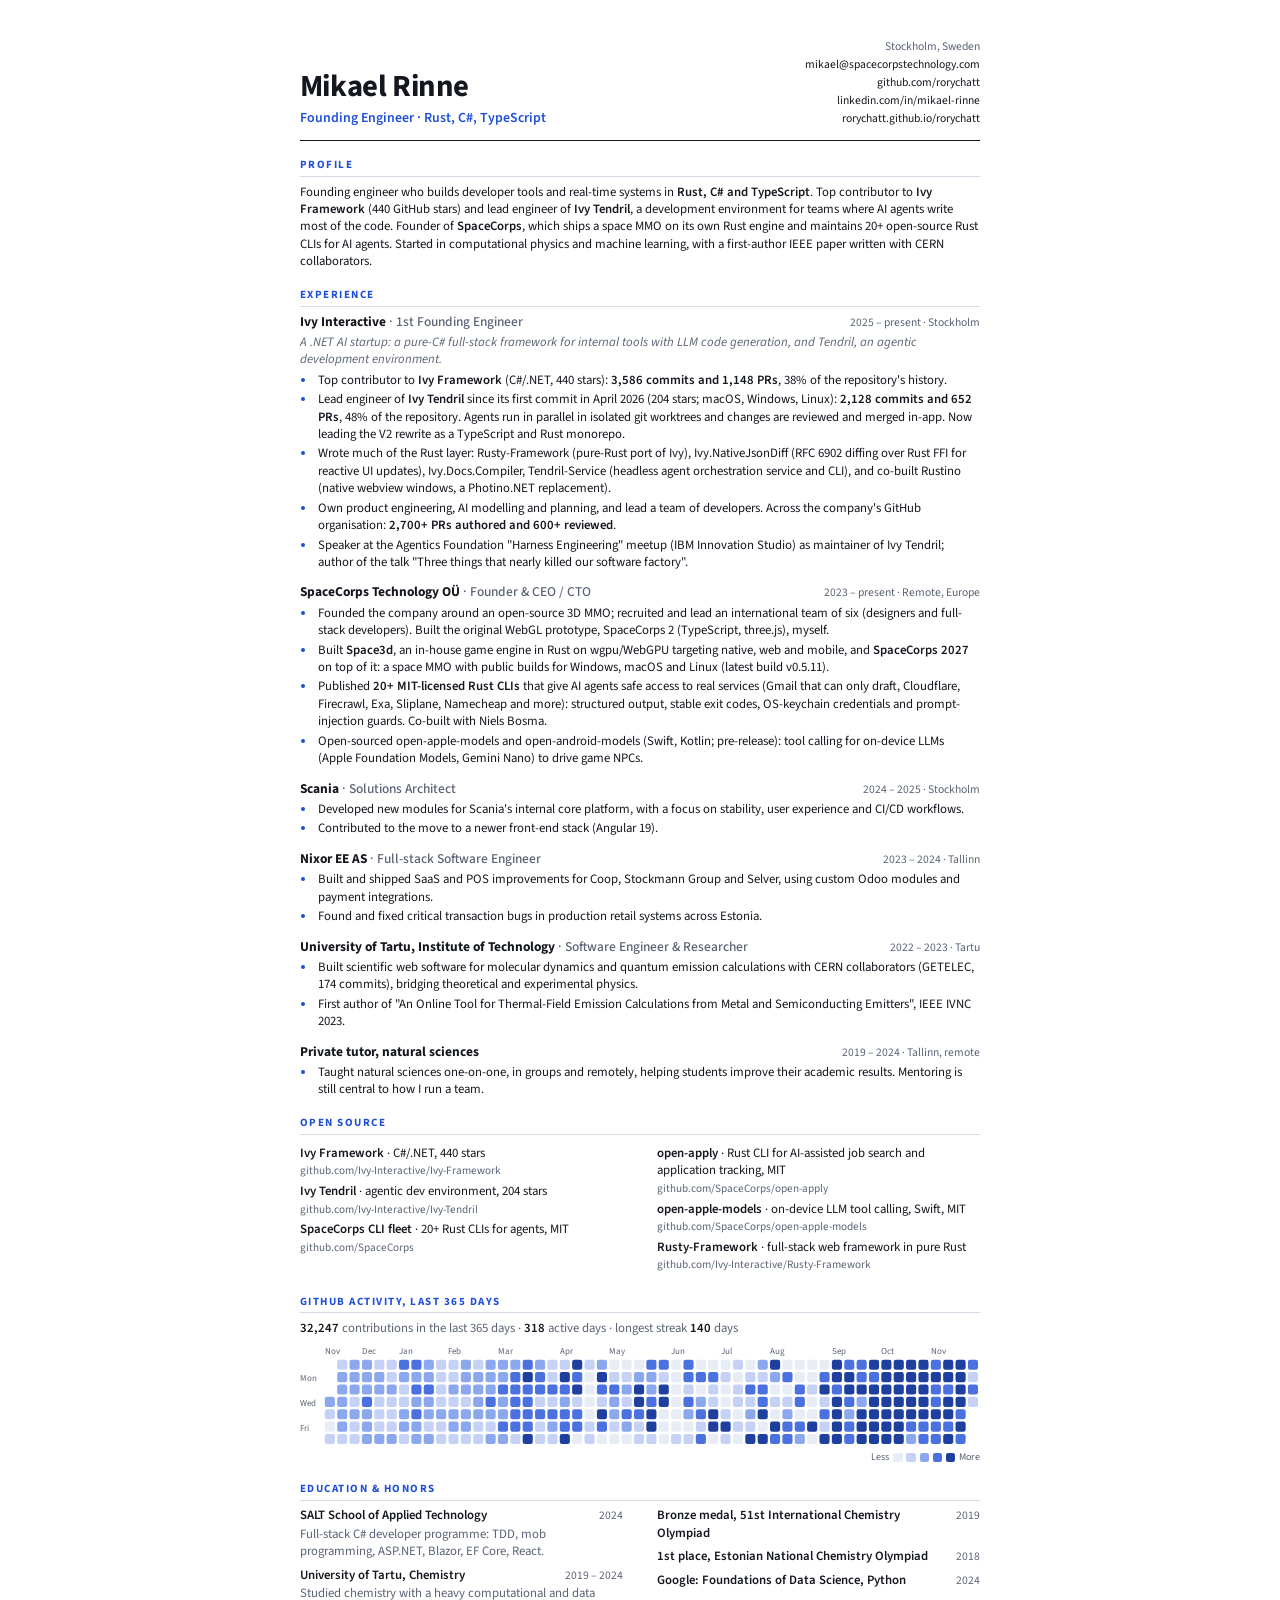
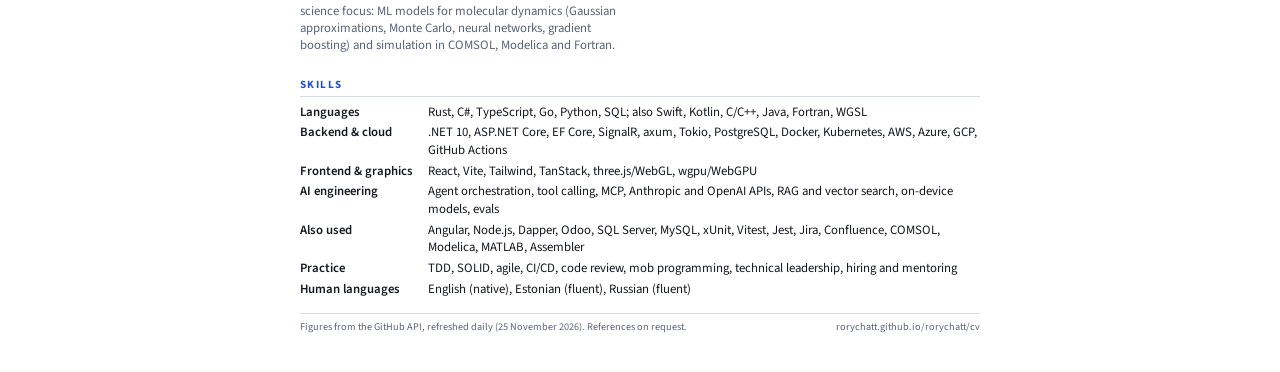
==== commit 0d88d2bf: "chore: refresh GitHub data (2026-11-25)" ====
--- a/cv/index.html
+++ b/cv/index.html
@@ -221,8 +221,8 @@
   <h2>GitHub activity, last 365 days</h2>
   <div class="act">
       <!-- BEGIN activity -->
-      <p class="act-sum"><b>32,270</b> contributions in the last 365 days &middot; <b>318</b> active days &middot; longest streak <b>140</b> days</p>
-      <svg class="act-graph" viewBox="0 0 605 91" role="img" aria-label="GitHub contributions per day, last 365 days, 32,270 in total"><text x="22" y="9" class="mo">Nov</text><text x="55" y="9" class="mo">Dec</text><text x="88" y="9" class="mo">Jan</text><text x="132" y="9" class="mo">Feb</text><text x="176" y="9" class="mo">Mar</text><text x="231" y="9" class="mo">Apr</text><text x="275" y="9" class="mo">May</text><text x="330" y="9" class="mo">Jun</text><text x="374" y="9" class="mo">Jul</text><text x="418" y="9" class="mo">Aug</text><text x="473" y="9" class="mo">Sep</text><text x="517" y="9" class="mo">Oct</text><text x="561" y="9" class="mo">Nov</text><text x="0" y="33" class="dw">Mon</text><text x="0" y="55" class="dw">Wed</text><text x="0" y="77" class="dw">Fri</text><rect x="22" y="36" width="9" height="9" rx="2" class="l2"><title>2025-11-25: 31 contributions</title></rect><rect x="22" y="47" width="9" height="9" rx="2" class="l2"><title>2025-11-26: 15 contributions</title></rect><rect x="22" y="58" width="9" height="9" rx="2" class="l1"><title>2025-11-27: 10 contributions</title></rect><rect x="22" y="69" width="9" height="9" rx="2" class="l0"><title>2025-11-28: 0 contributions</title></rect><rect x="22" y="80" width="9" height="9" rx="2" class="l1"><title>2025-11-29: 2 contributions</title></rect><rect x="33" y="14" width="9" height="9" rx="2" class="l1"><title>2025-11-30: 10 contributions</title></rect><rect x="33" y="25" width="9" height="9" rx="2" class="l2"><title>2025-12-01: 29 contributions</title></rect><rect x="33" y="36" width="9" height="9" rx="2" class="l2"><title>2025-12-02: 15 contributions</title></rect><rect x="33" y="47" width="9" height="9" rx="2" class="l2"><title>2025-12-03: 30 contributions</title></rect><rect x="33" y="58" width="9" height="9" rx="2" class="l2"><title>2025-12-04: 21 contributions</title></rect><rect x="33" y="69" width="9" height="9" rx="2" class="l2"><title>2025-12-05: 22 contributions</title></rect><rect x="33" y="80" width="9" height="9" rx="2" class="l1"><title>2025-12-06: 14 contributions</title></rect><rect x="44" y="14" width="9" height="9" rx="2" class="l2"><title>2025-12-07: 24 contributions</title></rect><rect x="44" y="25" width="9" height="9" rx="2" class="l2"><title>2025-12-08: 16 contributions</title></rect><rect x="44" y="36" width="9" height="9" rx="2" class="l2"><title>2025-12-09: 19 contributions</title></rect><rect x="44" y="47" width="9" height="9" rx="2" class="l1"><title>2025-12-10: 13 contributions</title></rect><rect x="44" y="58" width="9" height="9" rx="2" class="l2"><title>2025-12-11: 19 contributions</title></rect><rect x="44" y="69" width="9" height="9" rx="2" class="l1"><title>2025-12-12: 13 contributions</title></rect><rect x="44" y="80" width="9" height="9" rx="2" class="l1"><title>2025-12-13: 11 contributions</title></rect><rect x="55" y="14" width="9" height="9" rx="2" class="l2"><title>2025-12-14: 16 contributions</title></rect><rect x="55" y="25" width="9" height="9" rx="2" class="l2"><title>2025-12-15: 16 contributions</title></rect><rect x="55" y="36" width="9" height="9" rx="2" class="l2"><title>2025-12-16: 30 contributions</title></rect><rect x="55" y="47" width="9" height="9" rx="2" class="l3"><title>2025-12-17: 43 contributions</title></rect><rect x="55" y="58" width="9" height="9" rx="2" class="l2"><title>2025-12-18: 28 contributions</title></rect><rect x="55" y="69" width="9" height="9" rx="2" class="l2"><title>2025-12-19: 30 contributions</title></rect><rect x="55" y="80" width="9" height="9" rx="2" class="l2"><title>2025-12-20: 22 contributions</title></rect><rect x="66" y="14" width="9" height="9" rx="2" class="l1"><title>2025-12-21: 13 contributions</title></rect><rect x="66" y="25" width="9" height="9" rx="2" class="l2"><title>2025-12-22: 27 contributions</title></rect><rect x="66" y="36" width="9" height="9" rx="2" class="l2"><title>2025-12-23: 15 contributions</title></rect><rect x="66" y="47" width="9" height="9" rx="2" class="l1"><title>2025-12-24: 10 contributions</title></rect><rect x="66" y="58" width="9" height="9" rx="2" class="l1"><title>2025-12-25: 9 contributions</title></rect><rect x="66" y="69" width="9" height="9" rx="2" class="l1"><title>2025-12-26: 13 contributions</title></rect><rect x="66" y="80" width="9" height="9" rx="2" class="l2"><title>2025-12-27: 26 contributions</title></rect><rect x="77" y="14" width="9" height="9" rx="2" class="l1"><title>2025-12-28: 14 contributions</title></rect><rect x="77" y="25" width="9" height="9" rx="2" class="l1"><title>2025-12-29: 7 contributions</title></rect><rect x="77" y="36" width="9" height="9" rx="2" class="l2"><title>2025-12-30: 17 contributions</title></rect><rect x="77" y="47" width="9" height="9" rx="2" class="l1"><title>2025-12-31: 7 contributions</title></rect><rect x="77" y="58" width="9" height="9" rx="2" class="l1"><title>2026-01-01: 10 contributions</title></rect><rect x="77" y="69" width="9" height="9" rx="2" class="l1"><title>2026-01-02: 8 contributions</title></rect><rect x="77" y="80" width="9" height="9" rx="2" class="l2"><title>2026-01-03: 29 contributions</title></rect><rect x="88" y="14" width="9" height="9" rx="2" class="l3"><title>2026-01-04: 52 contributions</title></rect><rect x="88" y="25" width="9" height="9" rx="2" class="l2"><title>2026-01-05: 17 contributions</title></rect><rect x="88" y="36" width="9" height="9" rx="2" class="l1"><title>2026-01-06: 14 contributions</title></rect><rect x="88" y="47" width="9" height="9" rx="2" class="l1"><title>2026-01-07: 11 contributions</title></rect><rect x="88" y="58" width="9" height="9" rx="2" class="l2"><title>2026-01-08: 30 contributions</title></rect><rect x="88" y="69" width="9" height="9" rx="2" class="l2"><title>2026-01-09: 20 contributions</title></rect><rect x="88" y="80" width="9" height="9" rx="2" class="l1"><title>2026-01-10: 14 contributions</title></rect><rect x="99" y="14" width="9" height="9" rx="2" class="l3"><title>2026-01-11: 37 contributions</title></rect><rect x="99" y="25" width="9" height="9" rx="2" class="l2"><title>2026-01-12: 24 contributions</title></rect><rect x="99" y="36" width="9" height="9" rx="2" class="l3"><title>2026-01-13: 36 contributions</title></rect><rect x="99" y="47" width="9" height="9" rx="2" class="l2"><title>2026-01-14: 20 contributions</title></rect><rect x="99" y="58" width="9" height="9" rx="2" class="l3"><title>2026-01-15: 46 contributions</title></rect><rect x="99" y="69" width="9" height="9" rx="2" class="l2"><title>2026-01-16: 18 contributions</title></rect><rect x="99" y="80" width="9" height="9" rx="2" class="l2"><title>2026-01-17: 21 contributions</title></rect><rect x="110" y="14" width="9" height="9" rx="2" class="l2"><title>2026-01-18: 20 contributions</title></rect><rect x="110" y="25" width="9" height="9" rx="2" class="l2"><title>2026-01-19: 27 contributions</title></rect><rect x="110" y="36" width="9" height="9" rx="2" class="l3"><title>2026-01-20: 39 contributions</title></rect><rect x="110" y="47" width="9" height="9" rx="2" class="l2"><title>2026-01-21: 15 contributions</title></rect><rect x="110" y="58" width="9" height="9" rx="2" class="l3"><title>2026-01-22: 35 contributions</title></rect><rect x="110" y="69" width="9" height="9" rx="2" class="l1"><title>2026-01-23: 14 contributions</title></rect><rect x="110" y="80" width="9" height="9" rx="2" class="l2"><title>2026-01-24: 18 contributions</title></rect><rect x="121" y="14" width="9" height="9" rx="2" class="l1"><title>2026-01-25: 14 contributions</title></rect><rect x="121" y="25" width="9" height="9" rx="2" class="l1"><title>2026-01-26: 13 contributions</title></rect><rect x="121" y="36" width="9" height="9" rx="2" class="l1"><title>2026-01-27: 14 contributions</title></rect><rect x="121" y="47" width="9" height="9" rx="2" class="l1"><title>2026-01-28: 11 contributions</title></rect><rect x="121" y="58" width="9" height="9" rx="2" class="l2"><title>2026-01-29: 29 contributions</title></rect><rect x="121" y="69" width="9" height="9" rx="2" class="l1"><title>2026-01-30: 7 contributions</title></rect><rect x="121" y="80" width="9" height="9" rx="2" class="l1"><title>2026-01-31: 10 contributions</title></rect><rect x="132" y="14" width="9" height="9" rx="2" class="l1"><title>2026-02-01: 7 contributions</title></rect><rect x="132" y="25" width="9" height="9" rx="2" class="l1"><title>2026-02-02: 11 contributions</title></rect><rect x="132" y="36" width="9" height="9" rx="2" class="l2"><title>2026-02-03: 17 contributions</title></rect><rect x="132" y="47" width="9" height="9" rx="2" class="l1"><title>2026-02-04: 14 contributions</title></rect><rect x="132" y="58" width="9" height="9" rx="2" class="l2"><title>2026-02-05: 20 contributions</title></rect><rect x="132" y="69" width="9" height="9" rx="2" class="l2"><title>2026-02-06: 20 contributions</title></rect><rect x="132" y="80" width="9" height="9" rx="2" class="l1"><title>2026-02-07: 6 contributions</title></rect><rect x="143" y="14" width="9" height="9" rx="2" class="l2"><title>2026-02-08: 23 contributions</title></rect><rect x="143" y="25" width="9" height="9" rx="2" class="l2"><title>2026-02-09: 15 contributions</title></rect><rect x="143" y="36" width="9" height="9" rx="2" class="l2"><title>2026-02-10: 18 contributions</title></rect><rect x="143" y="47" width="9" height="9" rx="2" class="l1"><title>2026-02-11: 14 contributions</title></rect><rect x="143" y="58" width="9" height="9" rx="2" class="l2"><title>2026-02-12: 16 contributions</title></rect><rect x="143" y="69" width="9" height="9" rx="2" class="l2"><title>2026-02-13: 19 contributions</title></rect><rect x="143" y="80" width="9" height="9" rx="2" class="l1"><title>2026-02-14: 8 contributions</title></rect><rect x="154" y="14" width="9" height="9" rx="2" class="l1"><title>2026-02-15: 14 contributions</title></rect><rect x="154" y="25" width="9" height="9" rx="2" class="l2"><title>2026-02-16: 33 contributions</title></rect><rect x="154" y="36" width="9" height="9" rx="2" class="l2"><title>2026-02-17: 24 contributions</title></rect><rect x="154" y="47" width="9" height="9" rx="2" class="l2"><title>2026-02-18: 27 contributions</title></rect><rect x="154" y="58" width="9" height="9" rx="2" class="l2"><title>2026-02-19: 20 contributions</title></rect><rect x="154" y="69" width="9" height="9" rx="2" class="l1"><title>2026-02-20: 14 contributions</title></rect><rect x="154" y="80" width="9" height="9" rx="2" class="l1"><title>2026-02-21: 9 contributions</title></rect><rect x="165" y="14" width="9" height="9" rx="2" class="l2"><title>2026-02-22: 15 contributions</title></rect><rect x="165" y="25" width="9" height="9" rx="2" class="l2"><title>2026-02-23: 22 contributions</title></rect><rect x="165" y="36" width="9" height="9" rx="2" class="l2"><title>2026-02-24: 21 contributions</title></rect><rect x="165" y="47" width="9" height="9" rx="2" class="l3"><title>2026-02-25: 91 contributions</title></rect><rect x="165" y="58" width="9" height="9" rx="2" class="l2"><title>2026-02-26: 16 contributions</title></rect><rect x="165" y="69" width="9" height="9" rx="2" class="l1"><title>2026-02-27: 7 contributions</title></rect><rect x="165" y="80" width="9" height="9" rx="2" class="l2"><title>2026-02-28: 16 contributions</title></rect><rect x="176" y="14" width="9" height="9" rx="2" class="l2"><title>2026-03-01: 15 contributions</title></rect><rect x="176" y="25" width="9" height="9" rx="2" class="l2"><title>2026-03-02: 17 contributions</title></rect><rect x="176" y="36" width="9" height="9" rx="2" class="l3"><title>2026-03-03: 42 contributions</title></rect><rect x="176" y="47" width="9" height="9" rx="2" class="l2"><title>2026-03-04: 20 contributions</title></rect><rect x="176" y="58" width="9" height="9" rx="2" class="l2"><title>2026-03-05: 19 contributions</title></rect><rect x="176" y="69" width="9" height="9" rx="2" class="l3"><title>2026-03-06: 99 contributions</title></rect><rect x="176" y="80" width="9" height="9" rx="2" class="l2"><title>2026-03-07: 20 contributions</title></rect><rect x="187" y="14" width="9" height="9" rx="2" class="l2"><title>2026-03-08: 20 contributions</title></rect><rect x="187" y="25" width="9" height="9" rx="2" class="l3"><title>2026-03-09: 59 contributions</title></rect><rect x="187" y="36" width="9" height="9" rx="2" class="l3"><title>2026-03-10: 67 contributions</title></rect><rect x="187" y="47" width="9" height="9" rx="2" class="l3"><title>2026-03-11: 36 contributions</title></rect><rect x="187" y="58" width="9" height="9" rx="2" class="l3"><title>2026-03-12: 45 contributions</title></rect><rect x="187" y="69" width="9" height="9" rx="2" class="l3"><title>2026-03-13: 49 contributions</title></rect><rect x="187" y="80" width="9" height="9" rx="2" class="l1"><title>2026-03-14: 13 contributions</title></rect><rect x="198" y="14" width="9" height="9" rx="2" class="l3"><title>2026-03-15: 89 contributions</title></rect><rect x="198" y="25" width="9" height="9" rx="2" class="l4"><title>2026-03-16: 120 contributions</title></rect><rect x="198" y="36" width="9" height="9" rx="2" class="l3"><title>2026-03-17: 59 contributions</title></rect><rect x="198" y="47" width="9" height="9" rx="2" class="l3"><title>2026-03-18: 78 contributions</title></rect><rect x="198" y="58" width="9" height="9" rx="2" class="l3"><title>2026-03-19: 42 contributions</title></rect><rect x="198" y="69" width="9" height="9" rx="2" class="l3"><title>2026-03-20: 68 contributions</title></rect><rect x="198" y="80" width="9" height="9" rx="2" class="l4"><title>2026-03-21: 119 contributions</title></rect><rect x="209" y="14" width="9" height="9" rx="2" class="l2"><title>2026-03-22: 25 contributions</title></rect><rect x="209" y="25" width="9" height="9" rx="2" class="l3"><title>2026-03-23: 65 contributions</title></rect><rect x="209" y="36" width="9" height="9" rx="2" class="l3"><title>2026-03-24: 52 contributions</title></rect><rect x="209" y="47" width="9" height="9" rx="2" class="l1"><title>2026-03-25: 11 contributions</title></rect><rect x="209" y="58" width="9" height="9" rx="2" class="l3"><title>2026-03-26: 73 contributions</title></rect><rect x="209" y="69" width="9" height="9" rx="2" class="l1"><title>2026-03-27: 5 contributions</title></rect><rect x="209" y="80" width="9" height="9" rx="2" class="l1"><title>2026-03-28: 5 contributions</title></rect><rect x="220" y="14" width="9" height="9" rx="2" class="l1"><title>2026-03-29: 4 contributions</title></rect><rect x="220" y="25" width="9" height="9" rx="2" class="l1"><title>2026-03-30: 13 contributions</title></rect><rect x="220" y="36" width="9" height="9" rx="2" class="l3"><title>2026-03-31: 71 contributions</title></rect><rect x="220" y="47" width="9" height="9" rx="2" class="l1"><title>2026-04-01: 5 contributions</title></rect><rect x="220" y="58" width="9" height="9" rx="2" class="l3"><title>2026-04-02: 77 contributions</title></rect><rect x="220" y="69" width="9" height="9" rx="2" class="l2"><title>2026-04-03: 20 contributions</title></rect><rect x="220" y="80" width="9" height="9" rx="2" class="l1"><title>2026-04-04: 5 contributions</title></rect><rect x="231" y="14" width="9" height="9" rx="2" class="l1"><title>2026-04-05: 3 contributions</title></rect><rect x="231" y="25" width="9" height="9" rx="2" class="l4"><title>2026-04-06: 258 contributions</title></rect><rect x="231" y="36" width="9" height="9" rx="2" class="l3"><title>2026-04-07: 93 contributions</title></rect><rect x="231" y="47" width="9" height="9" rx="2" class="l2"><title>2026-04-08: 33 contributions</title></rect><rect x="231" y="58" width="9" height="9" rx="2" class="l3"><title>2026-04-09: 61 contributions</title></rect><rect x="231" y="69" width="9" height="9" rx="2" class="l3"><title>2026-04-10: 54 contributions</title></rect><rect x="231" y="80" width="9" height="9" rx="2" class="l4"><title>2026-04-11: 682 contributions</title></rect><rect x="242" y="14" width="9" height="9" rx="2" class="l4"><title>2026-04-12: 276 contributions</title></rect><rect x="242" y="25" width="9" height="9" rx="2" class="l3"><title>2026-04-13: 99 contributions</title></rect><rect x="242" y="36" width="9" height="9" rx="2" class="l4"><title>2026-04-14: 176 contributions</title></rect><rect x="242" y="47" width="9" height="9" rx="2" class="l1"><title>2026-04-15: 9 contributions</title></rect><rect x="242" y="58" width="9" height="9" rx="2" class="l3"><title>2026-04-16: 89 contributions</title></rect><rect x="242" y="69" width="9" height="9" rx="2" class="l3"><title>2026-04-17: 72 contributions</title></rect><rect x="242" y="80" width="9" height="9" rx="2" class="l0"><title>2026-04-18: 0 contributions</title></rect><rect x="253" y="14" width="9" height="9" rx="2" class="l1"><title>2026-04-19: 4 contributions</title></rect><rect x="253" y="25" width="9" height="9" rx="2" class="l0"><title>2026-04-20: 0 contributions</title></rect><rect x="253" y="36" width="9" height="9" rx="2" class="l0"><title>2026-04-21: 0 contributions</title></rect><rect x="253" y="47" width="9" height="9" rx="2" class="l0"><title>2026-04-22: 0 contributions</title></rect><rect x="253" y="58" width="9" height="9" rx="2" class="l0"><title>2026-04-23: 0 contributions</title></rect><rect x="253" y="69" width="9" height="9" rx="2" class="l1"><title>2026-04-24: 12 contributions</title></rect><rect x="253" y="80" width="9" height="9" rx="2" class="l1"><title>2026-04-25: 10 contributions</title></rect><rect x="264" y="14" width="9" height="9" rx="2" class="l2"><title>2026-04-26: 17 contributions</title></rect><rect x="264" y="25" width="9" height="9" rx="2" class="l4"><title>2026-04-27: 117 contributions</title></rect><rect x="264" y="36" width="9" height="9" rx="2" class="l3"><title>2026-04-28: 42 contributions</title></rect><rect x="264" y="47" width="9" height="9" rx="2" class="l1"><title>2026-04-29: 7 contributions</title></rect><rect x="264" y="58" width="9" height="9" rx="2" class="l4"><title>2026-04-30: 273 contributions</title></rect><rect x="264" y="69" width="9" height="9" rx="2" class="l3"><title>2026-05-01: 51 contributions</title></rect><rect x="264" y="80" width="9" height="9" rx="2" class="l0"><title>2026-05-02: 0 contributions</title></rect><rect x="275" y="14" width="9" height="9" rx="2" class="l0"><title>2026-05-03: 0 contributions</title></rect><rect x="275" y="25" width="9" height="9" rx="2" class="l1"><title>2026-05-04: 8 contributions</title></rect><rect x="275" y="36" width="9" height="9" rx="2" class="l3"><title>2026-05-05: 57 contributions</title></rect><rect x="275" y="47" width="9" height="9" rx="2" class="l2"><title>2026-05-06: 16 contributions</title></rect><rect x="275" y="58" width="9" height="9" rx="2" class="l2"><title>2026-05-07: 23 contributions</title></rect><rect x="275" y="69" width="9" height="9" rx="2" class="l1"><title>2026-05-08: 7 contributions</title></rect><rect x="275" y="80" width="9" height="9" rx="2" class="l0"><title>2026-05-09: 0 contributions</title></rect><rect x="286" y="14" width="9" height="9" rx="2" class="l0"><title>2026-05-10: 0 contributions</title></rect><rect x="286" y="25" width="9" height="9" rx="2" class="l1"><title>2026-05-11: 13 contributions</title></rect><rect x="286" y="36" width="9" height="9" rx="2" class="l2"><title>2026-05-12: 20 contributions</title></rect><rect x="286" y="47" width="9" height="9" rx="2" class="l1"><title>2026-05-13: 3 contributions</title></rect><rect x="286" y="58" width="9" height="9" rx="2" class="l3"><title>2026-05-14: 80 contributions</title></rect><rect x="286" y="69" width="9" height="9" rx="2" class="l2"><title>2026-05-15: 27 contributions</title></rect><rect x="286" y="80" width="9" height="9" rx="2" class="l0"><title>2026-05-16: 0 contributions</title></rect><rect x="297" y="14" width="9" height="9" rx="2" class="l0"><title>2026-05-17: 0 contributions</title></rect><rect x="297" y="25" width="9" height="9" rx="2" class="l2"><title>2026-05-18: 29 contributions</title></rect><rect x="297" y="36" width="9" height="9" rx="2" class="l4"><title>2026-05-19: 217 contributions</title></rect><rect x="297" y="47" width="9" height="9" rx="2" class="l4"><title>2026-05-20: 239 contributions</title></rect><rect x="297" y="58" width="9" height="9" rx="2" class="l3"><title>2026-05-21: 64 contributions</title></rect><rect x="297" y="69" width="9" height="9" rx="2" class="l1"><title>2026-05-22: 2 contributions</title></rect><rect x="297" y="80" width="9" height="9" rx="2" class="l1"><title>2026-05-23: 5 contributions</title></rect><rect x="308" y="14" width="9" height="9" rx="2" class="l3"><title>2026-05-24: 56 contributions</title></rect><rect x="308" y="25" width="9" height="9" rx="2" class="l2"><title>2026-05-25: 23 contributions</title></rect><rect x="308" y="36" width="9" height="9" rx="2" class="l2"><title>2026-05-26: 30 contributions</title></rect><rect x="308" y="47" width="9" height="9" rx="2" class="l3"><title>2026-05-27: 83 contributions</title></rect><rect x="308" y="58" width="9" height="9" rx="2" class="l4"><title>2026-05-28: 207 contributions</title></rect><rect x="308" y="69" width="9" height="9" rx="2" class="l4"><title>2026-05-29: 142 contributions</title></rect><rect x="308" y="80" width="9" height="9" rx="2" class="l1"><title>2026-05-30: 7 contributions</title></rect><rect x="319" y="14" width="9" height="9" rx="2" class="l3"><title>2026-05-31: 38 contributions</title></rect><rect x="319" y="25" width="9" height="9" rx="2" class="l1"><title>2026-06-01: 5 contributions</title></rect><rect x="319" y="36" width="9" height="9" rx="2" class="l4"><title>2026-06-02: 138 contributions</title></rect><rect x="319" y="47" width="9" height="9" rx="2" class="l4"><title>2026-06-03: 142 contributions</title></rect><rect x="319" y="58" width="9" height="9" rx="2" class="l0"><title>2026-06-04: 0 contributions</title></rect><rect x="319" y="69" width="9" height="9" rx="2" class="l0"><title>2026-06-05: 0 contributions</title></rect><rect x="319" y="80" width="9" height="9" rx="2" class="l0"><title>2026-06-06: 0 contributions</title></rect><rect x="330" y="14" width="9" height="9" rx="2" class="l0"><title>2026-06-07: 0 contributions</title></rect><rect x="330" y="25" width="9" height="9" rx="2" class="l0"><title>2026-06-08: 0 contributions</title></rect><rect x="330" y="36" width="9" height="9" rx="2" class="l0"><title>2026-06-09: 0 contributions</title></rect><rect x="330" y="47" width="9" height="9" rx="2" class="l0"><title>2026-06-10: 0 contributions</title></rect><rect x="330" y="58" width="9" height="9" rx="2" class="l0"><title>2026-06-11: 0 contributions</title></rect><rect x="330" y="69" width="9" height="9" rx="2" class="l0"><title>2026-06-12: 0 contributions</title></rect><rect x="330" y="80" width="9" height="9" rx="2" class="l1"><title>2026-06-13: 12 contributions</title></rect><rect x="341" y="14" width="9" height="9" rx="2" class="l3"><title>2026-06-14: 76 contributions</title></rect><rect x="341" y="25" width="9" height="9" rx="2" class="l3"><title>2026-06-15: 52 contributions</title></rect><rect x="341" y="36" width="9" height="9" rx="2" class="l1"><title>2026-06-16: 1 contribution</title></rect><rect x="341" y="47" width="9" height="9" rx="2" class="l3"><title>2026-06-17: 45 contributions</title></rect><rect x="341" y="58" width="9" height="9" rx="2" class="l2"><title>2026-06-18: 24 contributions</title></rect><rect x="341" y="69" width="9" height="9" rx="2" class="l0"><title>2026-06-19: 0 contributions</title></rect><rect x="341" y="80" width="9" height="9" rx="2" class="l1"><title>2026-06-20: 2 contributions</title></rect><rect x="352" y="14" width="9" height="9" rx="2" class="l0"><title>2026-06-21: 0 contributions</title></rect><rect x="352" y="25" width="9" height="9" rx="2" class="l3"><title>2026-06-22: 44 contributions</title></rect><rect x="352" y="36" width="9" height="9" rx="2" class="l0"><title>2026-06-23: 0 contributions</title></rect><rect x="352" y="47" width="9" height="9" rx="2" class="l2"><title>2026-06-24: 18 contributions</title></rect><rect x="352" y="58" width="9" height="9" rx="2" class="l3"><title>2026-06-25: 90 contributions</title></rect><rect x="352" y="69" width="9" height="9" rx="2" class="l1"><title>2026-06-26: 8 contributions</title></rect><rect x="352" y="80" width="9" height="9" rx="2" class="l3"><title>2026-06-27: 96 contributions</title></rect><rect x="363" y="14" width="9" height="9" rx="2" class="l0"><title>2026-06-28: 0 contributions</title></rect><rect x="363" y="25" width="9" height="9" rx="2" class="l3"><title>2026-06-29: 77 contributions</title></rect><rect x="363" y="36" width="9" height="9" rx="2" class="l1"><title>2026-06-30: 6 contributions</title></rect><rect x="363" y="47" width="9" height="9" rx="2" class="l1"><title>2026-07-01: 4 contributions</title></rect><rect x="363" y="58" width="9" height="9" rx="2" class="l4"><title>2026-07-02: 120 contributions</title></rect><rect x="363" y="69" width="9" height="9" rx="2" class="l4"><title>2026-07-03: 132 contributions</title></rect><rect x="363" y="80" width="9" height="9" rx="2" class="l0"><title>2026-07-04: 0 contributions</title></rect><rect x="374" y="14" width="9" height="9" rx="2" class="l0"><title>2026-07-05: 0 contributions</title></rect><rect x="374" y="25" width="9" height="9" rx="2" class="l1"><title>2026-07-06: 2 contributions</title></rect><rect x="374" y="36" width="9" height="9" rx="2" class="l0"><title>2026-07-07: 0 contributions</title></rect><rect x="374" y="47" width="9" height="9" rx="2" class="l0"><title>2026-07-08: 0 contributions</title></rect><rect x="374" y="58" width="9" height="9" rx="2" class="l1"><title>2026-07-09: 9 contributions</title></rect><rect x="374" y="69" width="9" height="9" rx="2" class="l4"><title>2026-07-10: 398 contributions</title></rect><rect x="374" y="80" width="9" height="9" rx="2" class="l1"><title>2026-07-11: 1 contribution</title></rect><rect x="385" y="14" width="9" height="9" rx="2" class="l1"><title>2026-07-12: 6 contributions</title></rect><rect x="385" y="25" width="9" height="9" rx="2" class="l0"><title>2026-07-13: 0 contributions</title></rect><rect x="385" y="36" width="9" height="9" rx="2" class="l1"><title>2026-07-14: 6 contributions</title></rect><rect x="385" y="47" width="9" height="9" rx="2" class="l1"><title>2026-07-15: 2 contributions</title></rect><rect x="385" y="58" width="9" height="9" rx="2" class="l0"><title>2026-07-16: 0 contributions</title></rect><rect x="385" y="69" width="9" height="9" rx="2" class="l1"><title>2026-07-17: 1 contribution</title></rect><rect x="385" y="80" width="9" height="9" rx="2" class="l0"><title>2026-07-18: 0 contributions</title></rect><rect x="396" y="14" width="9" height="9" rx="2" class="l0"><title>2026-07-19: 0 contributions</title></rect><rect x="396" y="25" width="9" height="9" rx="2" class="l1"><title>2026-07-20: 4 contributions</title></rect><rect x="396" y="36" width="9" height="9" rx="2" class="l3"><title>2026-07-21: 58 contributions</title></rect><rect x="396" y="47" width="9" height="9" rx="2" class="l1"><title>2026-07-22: 1 contribution</title></rect><rect x="396" y="58" width="9" height="9" rx="2" class="l2"><title>2026-07-23: 24 contributions</title></rect><rect x="396" y="69" width="9" height="9" rx="2" class="l1"><title>2026-07-24: 3 contributions</title></rect><rect x="396" y="80" width="9" height="9" rx="2" class="l4"><title>2026-07-25: 178 contributions</title></rect><rect x="407" y="14" width="9" height="9" rx="2" class="l2"><title>2026-07-26: 32 contributions</title></rect><rect x="407" y="25" width="9" height="9" rx="2" class="l1"><title>2026-07-27: 11 contributions</title></rect><rect x="407" y="36" width="9" height="9" rx="2" class="l3"><title>2026-07-28: 68 contributions</title></rect><rect x="407" y="47" width="9" height="9" rx="2" class="l3"><title>2026-07-29: 81 contributions</title></rect><rect x="407" y="58" width="9" height="9" rx="2" class="l4"><title>2026-07-30: 162 contributions</title></rect><rect x="407" y="69" width="9" height="9" rx="2" class="l0"><title>2026-07-31: 0 contributions</title></rect><rect x="407" y="80" width="9" height="9" rx="2" class="l4"><title>2026-08-01: 185 contributions</title></rect><rect x="418" y="14" width="9" height="9" rx="2" class="l4"><title>2026-08-02: 586 contributions</title></rect><rect x="418" y="25" width="9" height="9" rx="2" class="l2"><title>2026-08-03: 22 contributions</title></rect><rect x="418" y="36" width="9" height="9" rx="2" class="l0"><title>2026-08-04: 0 contributions</title></rect><rect x="418" y="47" width="9" height="9" rx="2" class="l1"><title>2026-08-05: 3 contributions</title></rect><rect x="418" y="58" width="9" height="9" rx="2" class="l0"><title>2026-08-06: 0 contributions</title></rect><rect x="418" y="69" width="9" height="9" rx="2" class="l4"><title>2026-08-07: 141 contributions</title></rect><rect x="418" y="80" width="9" height="9" rx="2" class="l3"><title>2026-08-08: 61 contributions</title></rect><rect x="429" y="14" width="9" height="9" rx="2" class="l0"><title>2026-08-09: 0 contributions</title></rect><rect x="429" y="25" width="9" height="9" rx="2" class="l3"><title>2026-08-10: 101 contributions</title></rect><rect x="429" y="36" width="9" height="9" rx="2" class="l0"><title>2026-08-11: 0 contributions</title></rect><rect x="429" y="47" width="9" height="9" rx="2" class="l1"><title>2026-08-12: 10 contributions</title></rect><rect x="429" y="58" width="9" height="9" rx="2" class="l2"><title>2026-08-13: 32 contributions</title></rect><rect x="429" y="69" width="9" height="9" rx="2" class="l3"><title>2026-08-14: 85 contributions</title></rect><rect x="429" y="80" width="9" height="9" rx="2" class="l3"><title>2026-08-15: 94 contributions</title></rect><rect x="440" y="14" width="9" height="9" rx="2" class="l0"><title>2026-08-16: 0 contributions</title></rect><rect x="440" y="25" width="9" height="9" rx="2" class="l0"><title>2026-08-17: 0 contributions</title></rect><rect x="440" y="36" width="9" height="9" rx="2" class="l3"><title>2026-08-18: 47 contributions</title></rect><rect x="440" y="47" width="9" height="9" rx="2" class="l3"><title>2026-08-19: 86 contributions</title></rect><rect x="440" y="58" width="9" height="9" rx="2" class="l0"><title>2026-08-20: 0 contributions</title></rect><rect x="440" y="69" width="9" height="9" rx="2" class="l3"><title>2026-08-21: 50 contributions</title></rect><rect x="440" y="80" width="9" height="9" rx="2" class="l2"><title>2026-08-22: 16 contributions</title></rect><rect x="451" y="14" width="9" height="9" rx="2" class="l0"><title>2026-08-23: 0 contributions</title></rect><rect x="451" y="25" width="9" height="9" rx="2" class="l0"><title>2026-08-24: 0 contributions</title></rect><rect x="451" y="36" width="9" height="9" rx="2" class="l1"><title>2026-08-25: 11 contributions</title></rect><rect x="451" y="47" width="9" height="9" rx="2" class="l0"><title>2026-08-26: 0 contributions</title></rect><rect x="451" y="58" width="9" height="9" rx="2" class="l0"><title>2026-08-27: 0 contributions</title></rect><rect x="451" y="69" width="9" height="9" rx="2" class="l4"><title>2026-08-28: 136 contributions</title></rect><rect x="451" y="80" width="9" height="9" rx="2" class="l0"><title>2026-08-29: 0 contributions</title></rect><rect x="462" y="14" width="9" height="9" rx="2" class="l0"><title>2026-08-30: 0 contributions</title></rect><rect x="462" y="25" width="9" height="9" rx="2" class="l3"><title>2026-08-31: 83 contributions</title></rect><rect x="462" y="36" width="9" height="9" rx="2" class="l4"><title>2026-09-01: 203 contributions</title></rect><rect x="462" y="47" width="9" height="9" rx="2" class="l1"><title>2026-09-02: 6 contributions</title></rect><rect x="462" y="58" width="9" height="9" rx="2" class="l3"><title>2026-09-03: 70 contributions</title></rect><rect x="462" y="69" width="9" height="9" rx="2" class="l1"><title>2026-09-04: 13 contributions</title></rect><rect x="462" y="80" width="9" height="9" rx="2" class="l4"><title>2026-09-05: 1371 contributions</title></rect><rect x="473" y="14" width="9" height="9" rx="2" class="l4"><title>2026-09-06: 378 contributions</title></rect><rect x="473" y="25" width="9" height="9" rx="2" class="l4"><title>2026-09-07: 1160 contributions</title></rect><rect x="473" y="36" width="9" height="9" rx="2" class="l3"><title>2026-09-08: 69 contributions</title></rect><rect x="473" y="47" width="9" height="9" rx="2" class="l4"><title>2026-09-09: 206 contributions</title></rect><rect x="473" y="58" width="9" height="9" rx="2" class="l4"><title>2026-09-10: 318 contributions</title></rect><rect x="473" y="69" width="9" height="9" rx="2" class="l4"><title>2026-09-11: 345 contributions</title></rect><rect x="473" y="80" width="9" height="9" rx="2" class="l4"><title>2026-09-12: 960 contributions</title></rect><rect x="484" y="14" width="9" height="9" rx="2" class="l3"><title>2026-09-13: 80 contributions</title></rect><rect x="484" y="25" width="9" height="9" rx="2" class="l4"><title>2026-09-14: 957 contributions</title></rect><rect x="484" y="36" width="9" height="9" rx="2" class="l4"><title>2026-09-15: 349 contributions</title></rect><rect x="484" y="47" width="9" height="9" rx="2" class="l3"><title>2026-09-16: 76 contributions</title></rect><rect x="484" y="58" width="9" height="9" rx="2" class="l2"><title>2026-09-17: 17 contributions</title></rect><rect x="484" y="69" width="9" height="9" rx="2" class="l3"><title>2026-09-18: 56 contributions</title></rect><rect x="484" y="80" width="9" height="9" rx="2" class="l3"><title>2026-09-19: 77 contributions</title></rect><rect x="495" y="14" width="9" height="9" rx="2" class="l3"><title>2026-09-20: 62 contributions</title></rect><rect x="495" y="25" width="9" height="9" rx="2" class="l3"><title>2026-09-21: 99 contributions</title></rect><rect x="495" y="36" width="9" height="9" rx="2" class="l4"><title>2026-09-22: 113 contributions</title></rect><rect x="495" y="47" width="9" height="9" rx="2" class="l2"><title>2026-09-23: 16 contributions</title></rect><rect x="495" y="58" width="9" height="9" rx="2" class="l4"><title>2026-09-24: 310 contributions</title></rect><rect x="495" y="69" width="9" height="9" rx="2" class="l4"><title>2026-09-25: 645 contributions</title></rect><rect x="495" y="80" width="9" height="9" rx="2" class="l4"><title>2026-09-26: 441 contributions</title></rect><rect x="506" y="14" width="9" height="9" rx="2" class="l4"><title>2026-09-27: 271 contributions</title></rect><rect x="506" y="25" width="9" height="9" rx="2" class="l3"><title>2026-09-28: 42 contributions</title></rect><rect x="506" y="36" width="9" height="9" rx="2" class="l4"><title>2026-09-29: 268 contributions</title></rect><rect x="506" y="47" width="9" height="9" rx="2" class="l4"><title>2026-09-30: 249 contributions</title></rect><rect x="506" y="58" width="9" height="9" rx="2" class="l4"><title>2026-10-01: 254 contributions</title></rect><rect x="506" y="69" width="9" height="9" rx="2" class="l4"><title>2026-10-02: 184 contributions</title></rect><rect x="506" y="80" width="9" height="9" rx="2" class="l4"><title>2026-10-03: 323 contributions</title></rect><rect x="517" y="14" width="9" height="9" rx="2" class="l4"><title>2026-10-04: 360 contributions</title></rect><rect x="517" y="25" width="9" height="9" rx="2" class="l4"><title>2026-10-05: 378 contributions</title></rect><rect x="517" y="36" width="9" height="9" rx="2" class="l4"><title>2026-10-06: 286 contributions</title></rect><rect x="517" y="47" width="9" height="9" rx="2" class="l4"><title>2026-10-07: 1140 contributions</title></rect><rect x="517" y="58" width="9" height="9" rx="2" class="l4"><title>2026-10-08: 281 contributions</title></rect><rect x="517" y="69" width="9" height="9" rx="2" class="l4"><title>2026-10-09: 117 contributions</title></rect><rect x="517" y="80" width="9" height="9" rx="2" class="l4"><title>2026-10-10: 242 contributions</title></rect><rect x="528" y="14" width="9" height="9" rx="2" class="l4"><title>2026-10-11: 280 contributions</title></rect><rect x="528" y="25" width="9" height="9" rx="2" class="l4"><title>2026-10-12: 205 contributions</title></rect><rect x="528" y="36" width="9" height="9" rx="2" class="l4"><title>2026-10-13: 445 contributions</title></rect><rect x="528" y="47" width="9" height="9" rx="2" class="l4"><title>2026-10-14: 476 contributions</title></rect><rect x="528" y="58" width="9" height="9" rx="2" class="l4"><title>2026-10-15: 164 contributions</title></rect><rect x="528" y="69" width="9" height="9" rx="2" class="l4"><title>2026-10-16: 211 contributions</title></rect><rect x="528" y="80" width="9" height="9" rx="2" class="l4"><title>2026-10-17: 196 contributions</title></rect><rect x="539" y="14" width="9" height="9" rx="2" class="l4"><title>2026-10-18: 141 contributions</title></rect><rect x="539" y="25" width="9" height="9" rx="2" class="l4"><title>2026-10-19: 427 contributions</title></rect><rect x="539" y="36" width="9" height="9" rx="2" class="l4"><title>2026-10-20: 249 contributions</title></rect><rect x="539" y="47" width="9" height="9" rx="2" class="l4"><title>2026-10-21: 380 contributions</title></rect><rect x="539" y="58" width="9" height="9" rx="2" class="l4"><title>2026-10-22: 452 contributions</title></rect><rect x="539" y="69" width="9" height="9" rx="2" class="l3"><title>2026-10-23: 98 contributions</title></rect><rect x="539" y="80" width="9" height="9" rx="2" class="l2"><title>2026-10-24: 18 contributions</title></rect><rect x="550" y="14" width="9" height="9" rx="2" class="l4"><title>2026-10-25: 247 contributions</title></rect><rect x="550" y="25" width="9" height="9" rx="2" class="l4"><title>2026-10-26: 305 contributions</title></rect><rect x="550" y="36" width="9" height="9" rx="2" class="l4"><title>2026-10-27: 293 contributions</title></rect><rect x="550" y="47" width="9" height="9" rx="2" class="l4"><title>2026-10-28: 341 contributions</title></rect><rect x="550" y="58" width="9" height="9" rx="2" class="l4"><title>2026-10-29: 134 contributions</title></rect><rect x="550" y="69" width="9" height="9" rx="2" class="l3"><title>2026-10-30: 70 contributions</title></rect><rect x="550" y="80" width="9" height="9" rx="2" class="l3"><title>2026-10-31: 70 contributions</title></rect><rect x="561" y="14" width="9" height="9" rx="2" class="l3"><title>2026-11-01: 59 contributions</title></rect><rect x="561" y="25" width="9" height="9" rx="2" class="l4"><title>2026-11-02: 111 contributions</title></rect><rect x="561" y="36" width="9" height="9" rx="2" class="l3"><title>2026-11-03: 104 contributions</title></rect><rect x="561" y="47" width="9" height="9" rx="2" class="l3"><title>2026-11-04: 89 contributions</title></rect><rect x="561" y="58" width="9" height="9" rx="2" class="l4"><title>2026-11-05: 137 contributions</title></rect><rect x="561" y="69" width="9" height="9" rx="2" class="l3"><title>2026-11-06: 96 contributions</title></rect><rect x="561" y="80" width="9" height="9" rx="2" class="l3"><title>2026-11-07: 62 contributions</title></rect><rect x="572" y="14" width="9" height="9" rx="2" class="l4"><title>2026-11-08: 116 contributions</title></rect><rect x="572" y="25" width="9" height="9" rx="2" class="l4"><title>2026-11-09: 309 contributions</title></rect><rect x="572" y="36" width="9" height="9" rx="2" class="l3"><title>2026-11-10: 98 contributions</title></rect><rect x="572" y="47" width="9" height="9" rx="2" class="l4"><title>2026-11-11: 112 contributions</title></rect><rect x="572" y="58" width="9" height="9" rx="2" class="l4"><title>2026-11-12: 120 contributions</title></rect><rect x="572" y="69" width="9" height="9" rx="2" class="l3"><title>2026-11-13: 90 contributions</title></rect><rect x="572" y="80" width="9" height="9" rx="2" class="l4"><title>2026-11-14: 147 contributions</title></rect><rect x="583" y="14" width="9" height="9" rx="2" class="l4"><title>2026-11-15: 364 contributions</title></rect><rect x="583" y="25" width="9" height="9" rx="2" class="l4"><title>2026-11-16: 139 contributions</title></rect><rect x="583" y="36" width="9" height="9" rx="2" class="l4"><title>2026-11-17: 257 contributions</title></rect><rect x="583" y="47" width="9" height="9" rx="2" class="l4"><title>2026-11-18: 190 contributions</title></rect><rect x="583" y="58" width="9" height="9" rx="2" class="l3"><title>2026-11-19: 107 contributions</title></rect><rect x="583" y="69" width="9" height="9" rx="2" class="l4"><title>2026-11-20: 214 contributions</title></rect><rect x="583" y="80" width="9" height="9" rx="2" class="l3"><title>2026-11-21: 91 contributions</title></rect><rect x="594" y="14" width="9" height="9" rx="2" class="l3"><title>2026-11-22: 110 contributions</title></rect><rect x="594" y="25" width="9" height="9" rx="2" class="l1"><title>2026-11-23: 5 contributions</title></rect><rect x="594" y="36" width="9" height="9" rx="2" class="l2"><title>2026-11-24: 33 contributions</title></rect></svg>
+      <p class="act-sum"><b>32,247</b> contributions in the last 365 days &middot; <b>318</b> active days &middot; longest streak <b>140</b> days</p>
+      <svg class="act-graph" viewBox="0 0 605 91" role="img" aria-label="GitHub contributions per day, last 365 days, 32,247 in total"><text x="22" y="9" class="mo">Nov</text><text x="55" y="9" class="mo">Dec</text><text x="88" y="9" class="mo">Jan</text><text x="132" y="9" class="mo">Feb</text><text x="176" y="9" class="mo">Mar</text><text x="231" y="9" class="mo">Apr</text><text x="275" y="9" class="mo">May</text><text x="330" y="9" class="mo">Jun</text><text x="374" y="9" class="mo">Jul</text><text x="418" y="9" class="mo">Aug</text><text x="473" y="9" class="mo">Sep</text><text x="517" y="9" class="mo">Oct</text><text x="561" y="9" class="mo">Nov</text><text x="0" y="33" class="dw">Mon</text><text x="0" y="55" class="dw">Wed</text><text x="0" y="77" class="dw">Fri</text><rect x="22" y="47" width="9" height="9" rx="2" class="l2"><title>2025-11-26: 15 contributions</title></rect><rect x="22" y="58" width="9" height="9" rx="2" class="l1"><title>2025-11-27: 10 contributions</title></rect><rect x="22" y="69" width="9" height="9" rx="2" class="l0"><title>2025-11-28: 0 contributions</title></rect><rect x="22" y="80" width="9" height="9" rx="2" class="l1"><title>2025-11-29: 2 contributions</title></rect><rect x="33" y="14" width="9" height="9" rx="2" class="l1"><title>2025-11-30: 10 contributions</title></rect><rect x="33" y="25" width="9" height="9" rx="2" class="l2"><title>2025-12-01: 29 contributions</title></rect><rect x="33" y="36" width="9" height="9" rx="2" class="l2"><title>2025-12-02: 15 contributions</title></rect><rect x="33" y="47" width="9" height="9" rx="2" class="l2"><title>2025-12-03: 30 contributions</title></rect><rect x="33" y="58" width="9" height="9" rx="2" class="l2"><title>2025-12-04: 21 contributions</title></rect><rect x="33" y="69" width="9" height="9" rx="2" class="l2"><title>2025-12-05: 22 contributions</title></rect><rect x="33" y="80" width="9" height="9" rx="2" class="l1"><title>2025-12-06: 14 contributions</title></rect><rect x="44" y="14" width="9" height="9" rx="2" class="l2"><title>2025-12-07: 24 contributions</title></rect><rect x="44" y="25" width="9" height="9" rx="2" class="l2"><title>2025-12-08: 16 contributions</title></rect><rect x="44" y="36" width="9" height="9" rx="2" class="l2"><title>2025-12-09: 19 contributions</title></rect><rect x="44" y="47" width="9" height="9" rx="2" class="l1"><title>2025-12-10: 13 contributions</title></rect><rect x="44" y="58" width="9" height="9" rx="2" class="l2"><title>2025-12-11: 19 contributions</title></rect><rect x="44" y="69" width="9" height="9" rx="2" class="l1"><title>2025-12-12: 13 contributions</title></rect><rect x="44" y="80" width="9" height="9" rx="2" class="l1"><title>2025-12-13: 11 contributions</title></rect><rect x="55" y="14" width="9" height="9" rx="2" class="l2"><title>2025-12-14: 16 contributions</title></rect><rect x="55" y="25" width="9" height="9" rx="2" class="l2"><title>2025-12-15: 16 contributions</title></rect><rect x="55" y="36" width="9" height="9" rx="2" class="l2"><title>2025-12-16: 30 contributions</title></rect><rect x="55" y="47" width="9" height="9" rx="2" class="l3"><title>2025-12-17: 43 contributions</title></rect><rect x="55" y="58" width="9" height="9" rx="2" class="l2"><title>2025-12-18: 28 contributions</title></rect><rect x="55" y="69" width="9" height="9" rx="2" class="l2"><title>2025-12-19: 30 contributions</title></rect><rect x="55" y="80" width="9" height="9" rx="2" class="l2"><title>2025-12-20: 22 contributions</title></rect><rect x="66" y="14" width="9" height="9" rx="2" class="l1"><title>2025-12-21: 13 contributions</title></rect><rect x="66" y="25" width="9" height="9" rx="2" class="l2"><title>2025-12-22: 27 contributions</title></rect><rect x="66" y="36" width="9" height="9" rx="2" class="l2"><title>2025-12-23: 15 contributions</title></rect><rect x="66" y="47" width="9" height="9" rx="2" class="l1"><title>2025-12-24: 10 contributions</title></rect><rect x="66" y="58" width="9" height="9" rx="2" class="l1"><title>2025-12-25: 9 contributions</title></rect><rect x="66" y="69" width="9" height="9" rx="2" class="l1"><title>2025-12-26: 13 contributions</title></rect><rect x="66" y="80" width="9" height="9" rx="2" class="l2"><title>2025-12-27: 26 contributions</title></rect><rect x="77" y="14" width="9" height="9" rx="2" class="l1"><title>2025-12-28: 14 contributions</title></rect><rect x="77" y="25" width="9" height="9" rx="2" class="l1"><title>2025-12-29: 7 contributions</title></rect><rect x="77" y="36" width="9" height="9" rx="2" class="l2"><title>2025-12-30: 17 contributions</title></rect><rect x="77" y="47" width="9" height="9" rx="2" class="l1"><title>2025-12-31: 7 contributions</title></rect><rect x="77" y="58" width="9" height="9" rx="2" class="l1"><title>2026-01-01: 10 contributions</title></rect><rect x="77" y="69" width="9" height="9" rx="2" class="l1"><title>2026-01-02: 8 contributions</title></rect><rect x="77" y="80" width="9" height="9" rx="2" class="l2"><title>2026-01-03: 29 contributions</title></rect><rect x="88" y="14" width="9" height="9" rx="2" class="l3"><title>2026-01-04: 52 contributions</title></rect><rect x="88" y="25" width="9" height="9" rx="2" class="l2"><title>2026-01-05: 17 contributions</title></rect><rect x="88" y="36" width="9" height="9" rx="2" class="l1"><title>2026-01-06: 14 contributions</title></rect><rect x="88" y="47" width="9" height="9" rx="2" class="l1"><title>2026-01-07: 11 contributions</title></rect><rect x="88" y="58" width="9" height="9" rx="2" class="l2"><title>2026-01-08: 30 contributions</title></rect><rect x="88" y="69" width="9" height="9" rx="2" class="l2"><title>2026-01-09: 20 contributions</title></rect><rect x="88" y="80" width="9" height="9" rx="2" class="l1"><title>2026-01-10: 14 contributions</title></rect><rect x="99" y="14" width="9" height="9" rx="2" class="l3"><title>2026-01-11: 37 contributions</title></rect><rect x="99" y="25" width="9" height="9" rx="2" class="l2"><title>2026-01-12: 24 contributions</title></rect><rect x="99" y="36" width="9" height="9" rx="2" class="l3"><title>2026-01-13: 36 contributions</title></rect><rect x="99" y="47" width="9" height="9" rx="2" class="l2"><title>2026-01-14: 20 contributions</title></rect><rect x="99" y="58" width="9" height="9" rx="2" class="l3"><title>2026-01-15: 46 contributions</title></rect><rect x="99" y="69" width="9" height="9" rx="2" class="l2"><title>2026-01-16: 18 contributions</title></rect><rect x="99" y="80" width="9" height="9" rx="2" class="l2"><title>2026-01-17: 21 contributions</title></rect><rect x="110" y="14" width="9" height="9" rx="2" class="l2"><title>2026-01-18: 20 contributions</title></rect><rect x="110" y="25" width="9" height="9" rx="2" class="l2"><title>2026-01-19: 27 contributions</title></rect><rect x="110" y="36" width="9" height="9" rx="2" class="l3"><title>2026-01-20: 39 contributions</title></rect><rect x="110" y="47" width="9" height="9" rx="2" class="l2"><title>2026-01-21: 15 contributions</title></rect><rect x="110" y="58" width="9" height="9" rx="2" class="l2"><title>2026-01-22: 35 contributions</title></rect><rect x="110" y="69" width="9" height="9" rx="2" class="l1"><title>2026-01-23: 14 contributions</title></rect><rect x="110" y="80" width="9" height="9" rx="2" class="l2"><title>2026-01-24: 18 contributions</title></rect><rect x="121" y="14" width="9" height="9" rx="2" class="l1"><title>2026-01-25: 14 contributions</title></rect><rect x="121" y="25" width="9" height="9" rx="2" class="l1"><title>2026-01-26: 13 contributions</title></rect><rect x="121" y="36" width="9" height="9" rx="2" class="l1"><title>2026-01-27: 14 contributions</title></rect><rect x="121" y="47" width="9" height="9" rx="2" class="l1"><title>2026-01-28: 11 contributions</title></rect><rect x="121" y="58" width="9" height="9" rx="2" class="l2"><title>2026-01-29: 29 contributions</title></rect><rect x="121" y="69" width="9" height="9" rx="2" class="l1"><title>2026-01-30: 7 contributions</title></rect><rect x="121" y="80" width="9" height="9" rx="2" class="l1"><title>2026-01-31: 10 contributions</title></rect><rect x="132" y="14" width="9" height="9" rx="2" class="l1"><title>2026-02-01: 7 contributions</title></rect><rect x="132" y="25" width="9" height="9" rx="2" class="l1"><title>2026-02-02: 11 contributions</title></rect><rect x="132" y="36" width="9" height="9" rx="2" class="l2"><title>2026-02-03: 17 contributions</title></rect><rect x="132" y="47" width="9" height="9" rx="2" class="l1"><title>2026-02-04: 14 contributions</title></rect><rect x="132" y="58" width="9" height="9" rx="2" class="l2"><title>2026-02-05: 20 contributions</title></rect><rect x="132" y="69" width="9" height="9" rx="2" class="l2"><title>2026-02-06: 20 contributions</title></rect><rect x="132" y="80" width="9" height="9" rx="2" class="l1"><title>2026-02-07: 6 contributions</title></rect><rect x="143" y="14" width="9" height="9" rx="2" class="l2"><title>2026-02-08: 23 contributions</title></rect><rect x="143" y="25" width="9" height="9" rx="2" class="l2"><title>2026-02-09: 15 contributions</title></rect><rect x="143" y="36" width="9" height="9" rx="2" class="l2"><title>2026-02-10: 18 contributions</title></rect><rect x="143" y="47" width="9" height="9" rx="2" class="l1"><title>2026-02-11: 14 contributions</title></rect><rect x="143" y="58" width="9" height="9" rx="2" class="l2"><title>2026-02-12: 16 contributions</title></rect><rect x="143" y="69" width="9" height="9" rx="2" class="l2"><title>2026-02-13: 19 contributions</title></rect><rect x="143" y="80" width="9" height="9" rx="2" class="l1"><title>2026-02-14: 8 contributions</title></rect><rect x="154" y="14" width="9" height="9" rx="2" class="l1"><title>2026-02-15: 14 contributions</title></rect><rect x="154" y="25" width="9" height="9" rx="2" class="l2"><title>2026-02-16: 33 contributions</title></rect><rect x="154" y="36" width="9" height="9" rx="2" class="l2"><title>2026-02-17: 24 contributions</title></rect><rect x="154" y="47" width="9" height="9" rx="2" class="l2"><title>2026-02-18: 27 contributions</title></rect><rect x="154" y="58" width="9" height="9" rx="2" class="l2"><title>2026-02-19: 20 contributions</title></rect><rect x="154" y="69" width="9" height="9" rx="2" class="l1"><title>2026-02-20: 14 contributions</title></rect><rect x="154" y="80" width="9" height="9" rx="2" class="l1"><title>2026-02-21: 9 contributions</title></rect><rect x="165" y="14" width="9" height="9" rx="2" class="l2"><title>2026-02-22: 15 contributions</title></rect><rect x="165" y="25" width="9" height="9" rx="2" class="l2"><title>2026-02-23: 22 contributions</title></rect><rect x="165" y="36" width="9" height="9" rx="2" class="l2"><title>2026-02-24: 21 contributions</title></rect><rect x="165" y="47" width="9" height="9" rx="2" class="l3"><title>2026-02-25: 91 contributions</title></rect><rect x="165" y="58" width="9" height="9" rx="2" class="l2"><title>2026-02-26: 16 contributions</title></rect><rect x="165" y="69" width="9" height="9" rx="2" class="l1"><title>2026-02-27: 7 contributions</title></rect><rect x="165" y="80" width="9" height="9" rx="2" class="l2"><title>2026-02-28: 16 contributions</title></rect><rect x="176" y="14" width="9" height="9" rx="2" class="l2"><title>2026-03-01: 15 contributions</title></rect><rect x="176" y="25" width="9" height="9" rx="2" class="l2"><title>2026-03-02: 17 contributions</title></rect><rect x="176" y="36" width="9" height="9" rx="2" class="l3"><title>2026-03-03: 42 contributions</title></rect><rect x="176" y="47" width="9" height="9" rx="2" class="l2"><title>2026-03-04: 20 contributions</title></rect><rect x="176" y="58" width="9" height="9" rx="2" class="l2"><title>2026-03-05: 19 contributions</title></rect><rect x="176" y="69" width="9" height="9" rx="2" class="l3"><title>2026-03-06: 99 contributions</title></rect><rect x="176" y="80" width="9" height="9" rx="2" class="l2"><title>2026-03-07: 20 contributions</title></rect><rect x="187" y="14" width="9" height="9" rx="2" class="l2"><title>2026-03-08: 20 contributions</title></rect><rect x="187" y="25" width="9" height="9" rx="2" class="l3"><title>2026-03-09: 59 contributions</title></rect><rect x="187" y="36" width="9" height="9" rx="2" class="l3"><title>2026-03-10: 67 contributions</title></rect><rect x="187" y="47" width="9" height="9" rx="2" class="l3"><title>2026-03-11: 36 contributions</title></rect><rect x="187" y="58" width="9" height="9" rx="2" class="l3"><title>2026-03-12: 45 contributions</title></rect><rect x="187" y="69" width="9" height="9" rx="2" class="l3"><title>2026-03-13: 49 contributions</title></rect><rect x="187" y="80" width="9" height="9" rx="2" class="l1"><title>2026-03-14: 13 contributions</title></rect><rect x="198" y="14" width="9" height="9" rx="2" class="l3"><title>2026-03-15: 89 contributions</title></rect><rect x="198" y="25" width="9" height="9" rx="2" class="l4"><title>2026-03-16: 120 contributions</title></rect><rect x="198" y="36" width="9" height="9" rx="2" class="l3"><title>2026-03-17: 59 contributions</title></rect><rect x="198" y="47" width="9" height="9" rx="2" class="l3"><title>2026-03-18: 78 contributions</title></rect><rect x="198" y="58" width="9" height="9" rx="2" class="l3"><title>2026-03-19: 42 contributions</title></rect><rect x="198" y="69" width="9" height="9" rx="2" class="l3"><title>2026-03-20: 68 contributions</title></rect><rect x="198" y="80" width="9" height="9" rx="2" class="l4"><title>2026-03-21: 119 contributions</title></rect><rect x="209" y="14" width="9" height="9" rx="2" class="l2"><title>2026-03-22: 25 contributions</title></rect><rect x="209" y="25" width="9" height="9" rx="2" class="l3"><title>2026-03-23: 65 contributions</title></rect><rect x="209" y="36" width="9" height="9" rx="2" class="l3"><title>2026-03-24: 52 contributions</title></rect><rect x="209" y="47" width="9" height="9" rx="2" class="l1"><title>2026-03-25: 11 contributions</title></rect><rect x="209" y="58" width="9" height="9" rx="2" class="l3"><title>2026-03-26: 73 contributions</title></rect><rect x="209" y="69" width="9" height="9" rx="2" class="l1"><title>2026-03-27: 5 contributions</title></rect><rect x="209" y="80" width="9" height="9" rx="2" class="l1"><title>2026-03-28: 5 contributions</title></rect><rect x="220" y="14" width="9" height="9" rx="2" class="l1"><title>2026-03-29: 4 contributions</title></rect><rect x="220" y="25" width="9" height="9" rx="2" class="l1"><title>2026-03-30: 13 contributions</title></rect><rect x="220" y="36" width="9" height="9" rx="2" class="l3"><title>2026-03-31: 71 contributions</title></rect><rect x="220" y="47" width="9" height="9" rx="2" class="l1"><title>2026-04-01: 5 contributions</title></rect><rect x="220" y="58" width="9" height="9" rx="2" class="l3"><title>2026-04-02: 77 contributions</title></rect><rect x="220" y="69" width="9" height="9" rx="2" class="l2"><title>2026-04-03: 20 contributions</title></rect><rect x="220" y="80" width="9" height="9" rx="2" class="l1"><title>2026-04-04: 5 contributions</title></rect><rect x="231" y="14" width="9" height="9" rx="2" class="l1"><title>2026-04-05: 3 contributions</title></rect><rect x="231" y="25" width="9" height="9" rx="2" class="l4"><title>2026-04-06: 258 contributions</title></rect><rect x="231" y="36" width="9" height="9" rx="2" class="l3"><title>2026-04-07: 93 contributions</title></rect><rect x="231" y="47" width="9" height="9" rx="2" class="l2"><title>2026-04-08: 33 contributions</title></rect><rect x="231" y="58" width="9" height="9" rx="2" class="l3"><title>2026-04-09: 61 contributions</title></rect><rect x="231" y="69" width="9" height="9" rx="2" class="l3"><title>2026-04-10: 54 contributions</title></rect><rect x="231" y="80" width="9" height="9" rx="2" class="l4"><title>2026-04-11: 682 contributions</title></rect><rect x="242" y="14" width="9" height="9" rx="2" class="l4"><title>2026-04-12: 276 contributions</title></rect><rect x="242" y="25" width="9" height="9" rx="2" class="l3"><title>2026-04-13: 99 contributions</title></rect><rect x="242" y="36" width="9" height="9" rx="2" class="l4"><title>2026-04-14: 176 contributions</title></rect><rect x="242" y="47" width="9" height="9" rx="2" class="l1"><title>2026-04-15: 9 contributions</title></rect><rect x="242" y="58" width="9" height="9" rx="2" class="l3"><title>2026-04-16: 89 contributions</title></rect><rect x="242" y="69" width="9" height="9" rx="2" class="l3"><title>2026-04-17: 72 contributions</title></rect><rect x="242" y="80" width="9" height="9" rx="2" class="l0"><title>2026-04-18: 0 contributions</title></rect><rect x="253" y="14" width="9" height="9" rx="2" class="l1"><title>2026-04-19: 4 contributions</title></rect><rect x="253" y="25" width="9" height="9" rx="2" class="l0"><title>2026-04-20: 0 contributions</title></rect><rect x="253" y="36" width="9" height="9" rx="2" class="l0"><title>2026-04-21: 0 contributions</title></rect><rect x="253" y="47" width="9" height="9" rx="2" class="l0"><title>2026-04-22: 0 contributions</title></rect><rect x="253" y="58" width="9" height="9" rx="2" class="l0"><title>2026-04-23: 0 contributions</title></rect><rect x="253" y="69" width="9" height="9" rx="2" class="l1"><title>2026-04-24: 12 contributions</title></rect><rect x="253" y="80" width="9" height="9" rx="2" class="l1"><title>2026-04-25: 10 contributions</title></rect><rect x="264" y="14" width="9" height="9" rx="2" class="l2"><title>2026-04-26: 17 contributions</title></rect><rect x="264" y="25" width="9" height="9" rx="2" class="l4"><title>2026-04-27: 117 contributions</title></rect><rect x="264" y="36" width="9" height="9" rx="2" class="l3"><title>2026-04-28: 42 contributions</title></rect><rect x="264" y="47" width="9" height="9" rx="2" class="l1"><title>2026-04-29: 7 contributions</title></rect><rect x="264" y="58" width="9" height="9" rx="2" class="l4"><title>2026-04-30: 273 contributions</title></rect><rect x="264" y="69" width="9" height="9" rx="2" class="l3"><title>2026-05-01: 51 contributions</title></rect><rect x="264" y="80" width="9" height="9" rx="2" class="l0"><title>2026-05-02: 0 contributions</title></rect><rect x="275" y="14" width="9" height="9" rx="2" class="l0"><title>2026-05-03: 0 contributions</title></rect><rect x="275" y="25" width="9" height="9" rx="2" class="l1"><title>2026-05-04: 8 contributions</title></rect><rect x="275" y="36" width="9" height="9" rx="2" class="l3"><title>2026-05-05: 57 contributions</title></rect><rect x="275" y="47" width="9" height="9" rx="2" class="l2"><title>2026-05-06: 16 contributions</title></rect><rect x="275" y="58" width="9" height="9" rx="2" class="l2"><title>2026-05-07: 23 contributions</title></rect><rect x="275" y="69" width="9" height="9" rx="2" class="l1"><title>2026-05-08: 7 contributions</title></rect><rect x="275" y="80" width="9" height="9" rx="2" class="l0"><title>2026-05-09: 0 contributions</title></rect><rect x="286" y="14" width="9" height="9" rx="2" class="l0"><title>2026-05-10: 0 contributions</title></rect><rect x="286" y="25" width="9" height="9" rx="2" class="l1"><title>2026-05-11: 13 contributions</title></rect><rect x="286" y="36" width="9" height="9" rx="2" class="l2"><title>2026-05-12: 20 contributions</title></rect><rect x="286" y="47" width="9" height="9" rx="2" class="l1"><title>2026-05-13: 3 contributions</title></rect><rect x="286" y="58" width="9" height="9" rx="2" class="l3"><title>2026-05-14: 80 contributions</title></rect><rect x="286" y="69" width="9" height="9" rx="2" class="l2"><title>2026-05-15: 27 contributions</title></rect><rect x="286" y="80" width="9" height="9" rx="2" class="l0"><title>2026-05-16: 0 contributions</title></rect><rect x="297" y="14" width="9" height="9" rx="2" class="l0"><title>2026-05-17: 0 contributions</title></rect><rect x="297" y="25" width="9" height="9" rx="2" class="l2"><title>2026-05-18: 29 contributions</title></rect><rect x="297" y="36" width="9" height="9" rx="2" class="l4"><title>2026-05-19: 217 contributions</title></rect><rect x="297" y="47" width="9" height="9" rx="2" class="l4"><title>2026-05-20: 239 contributions</title></rect><rect x="297" y="58" width="9" height="9" rx="2" class="l3"><title>2026-05-21: 64 contributions</title></rect><rect x="297" y="69" width="9" height="9" rx="2" class="l1"><title>2026-05-22: 2 contributions</title></rect><rect x="297" y="80" width="9" height="9" rx="2" class="l1"><title>2026-05-23: 5 contributions</title></rect><rect x="308" y="14" width="9" height="9" rx="2" class="l3"><title>2026-05-24: 56 contributions</title></rect><rect x="308" y="25" width="9" height="9" rx="2" class="l2"><title>2026-05-25: 23 contributions</title></rect><rect x="308" y="36" width="9" height="9" rx="2" class="l2"><title>2026-05-26: 30 contributions</title></rect><rect x="308" y="47" width="9" height="9" rx="2" class="l3"><title>2026-05-27: 83 contributions</title></rect><rect x="308" y="58" width="9" height="9" rx="2" class="l4"><title>2026-05-28: 207 contributions</title></rect><rect x="308" y="69" width="9" height="9" rx="2" class="l4"><title>2026-05-29: 142 contributions</title></rect><rect x="308" y="80" width="9" height="9" rx="2" class="l1"><title>2026-05-30: 7 contributions</title></rect><rect x="319" y="14" width="9" height="9" rx="2" class="l3"><title>2026-05-31: 38 contributions</title></rect><rect x="319" y="25" width="9" height="9" rx="2" class="l1"><title>2026-06-01: 5 contributions</title></rect><rect x="319" y="36" width="9" height="9" rx="2" class="l4"><title>2026-06-02: 138 contributions</title></rect><rect x="319" y="47" width="9" height="9" rx="2" class="l4"><title>2026-06-03: 142 contributions</title></rect><rect x="319" y="58" width="9" height="9" rx="2" class="l0"><title>2026-06-04: 0 contributions</title></rect><rect x="319" y="69" width="9" height="9" rx="2" class="l0"><title>2026-06-05: 0 contributions</title></rect><rect x="319" y="80" width="9" height="9" rx="2" class="l0"><title>2026-06-06: 0 contributions</title></rect><rect x="330" y="14" width="9" height="9" rx="2" class="l0"><title>2026-06-07: 0 contributions</title></rect><rect x="330" y="25" width="9" height="9" rx="2" class="l0"><title>2026-06-08: 0 contributions</title></rect><rect x="330" y="36" width="9" height="9" rx="2" class="l0"><title>2026-06-09: 0 contributions</title></rect><rect x="330" y="47" width="9" height="9" rx="2" class="l0"><title>2026-06-10: 0 contributions</title></rect><rect x="330" y="58" width="9" height="9" rx="2" class="l0"><title>2026-06-11: 0 contributions</title></rect><rect x="330" y="69" width="9" height="9" rx="2" class="l0"><title>2026-06-12: 0 contributions</title></rect><rect x="330" y="80" width="9" height="9" rx="2" class="l1"><title>2026-06-13: 12 contributions</title></rect><rect x="341" y="14" width="9" height="9" rx="2" class="l3"><title>2026-06-14: 76 contributions</title></rect><rect x="341" y="25" width="9" height="9" rx="2" class="l3"><title>2026-06-15: 52 contributions</title></rect><rect x="341" y="36" width="9" height="9" rx="2" class="l1"><title>2026-06-16: 1 contribution</title></rect><rect x="341" y="47" width="9" height="9" rx="2" class="l3"><title>2026-06-17: 45 contributions</title></rect><rect x="341" y="58" width="9" height="9" rx="2" class="l2"><title>2026-06-18: 24 contributions</title></rect><rect x="341" y="69" width="9" height="9" rx="2" class="l0"><title>2026-06-19: 0 contributions</title></rect><rect x="341" y="80" width="9" height="9" rx="2" class="l1"><title>2026-06-20: 2 contributions</title></rect><rect x="352" y="14" width="9" height="9" rx="2" class="l0"><title>2026-06-21: 0 contributions</title></rect><rect x="352" y="25" width="9" height="9" rx="2" class="l3"><title>2026-06-22: 44 contributions</title></rect><rect x="352" y="36" width="9" height="9" rx="2" class="l0"><title>2026-06-23: 0 contributions</title></rect><rect x="352" y="47" width="9" height="9" rx="2" class="l2"><title>2026-06-24: 18 contributions</title></rect><rect x="352" y="58" width="9" height="9" rx="2" class="l3"><title>2026-06-25: 90 contributions</title></rect><rect x="352" y="69" width="9" height="9" rx="2" class="l1"><title>2026-06-26: 8 contributions</title></rect><rect x="352" y="80" width="9" height="9" rx="2" class="l3"><title>2026-06-27: 96 contributions</title></rect><rect x="363" y="14" width="9" height="9" rx="2" class="l0"><title>2026-06-28: 0 contributions</title></rect><rect x="363" y="25" width="9" height="9" rx="2" class="l3"><title>2026-06-29: 77 contributions</title></rect><rect x="363" y="36" width="9" height="9" rx="2" class="l1"><title>2026-06-30: 6 contributions</title></rect><rect x="363" y="47" width="9" height="9" rx="2" class="l1"><title>2026-07-01: 4 contributions</title></rect><rect x="363" y="58" width="9" height="9" rx="2" class="l4"><title>2026-07-02: 120 contributions</title></rect><rect x="363" y="69" width="9" height="9" rx="2" class="l4"><title>2026-07-03: 132 contributions</title></rect><rect x="363" y="80" width="9" height="9" rx="2" class="l0"><title>2026-07-04: 0 contributions</title></rect><rect x="374" y="14" width="9" height="9" rx="2" class="l0"><title>2026-07-05: 0 contributions</title></rect><rect x="374" y="25" width="9" height="9" rx="2" class="l1"><title>2026-07-06: 2 contributions</title></rect><rect x="374" y="36" width="9" height="9" rx="2" class="l0"><title>2026-07-07: 0 contributions</title></rect><rect x="374" y="47" width="9" height="9" rx="2" class="l0"><title>2026-07-08: 0 contributions</title></rect><rect x="374" y="58" width="9" height="9" rx="2" class="l1"><title>2026-07-09: 9 contributions</title></rect><rect x="374" y="69" width="9" height="9" rx="2" class="l4"><title>2026-07-10: 398 contributions</title></rect><rect x="374" y="80" width="9" height="9" rx="2" class="l1"><title>2026-07-11: 1 contribution</title></rect><rect x="385" y="14" width="9" height="9" rx="2" class="l1"><title>2026-07-12: 6 contributions</title></rect><rect x="385" y="25" width="9" height="9" rx="2" class="l0"><title>2026-07-13: 0 contributions</title></rect><rect x="385" y="36" width="9" height="9" rx="2" class="l1"><title>2026-07-14: 6 contributions</title></rect><rect x="385" y="47" width="9" height="9" rx="2" class="l1"><title>2026-07-15: 2 contributions</title></rect><rect x="385" y="58" width="9" height="9" rx="2" class="l0"><title>2026-07-16: 0 contributions</title></rect><rect x="385" y="69" width="9" height="9" rx="2" class="l1"><title>2026-07-17: 1 contribution</title></rect><rect x="385" y="80" width="9" height="9" rx="2" class="l0"><title>2026-07-18: 0 contributions</title></rect><rect x="396" y="14" width="9" height="9" rx="2" class="l0"><title>2026-07-19: 0 contributions</title></rect><rect x="396" y="25" width="9" height="9" rx="2" class="l1"><title>2026-07-20: 4 contributions</title></rect><rect x="396" y="36" width="9" height="9" rx="2" class="l3"><title>2026-07-21: 58 contributions</title></rect><rect x="396" y="47" width="9" height="9" rx="2" class="l1"><title>2026-07-22: 1 contribution</title></rect><rect x="396" y="58" width="9" height="9" rx="2" class="l2"><title>2026-07-23: 24 contributions</title></rect><rect x="396" y="69" width="9" height="9" rx="2" class="l1"><title>2026-07-24: 3 contributions</title></rect><rect x="396" y="80" width="9" height="9" rx="2" class="l4"><title>2026-07-25: 178 contributions</title></rect><rect x="407" y="14" width="9" height="9" rx="2" class="l2"><title>2026-07-26: 32 contributions</title></rect><rect x="407" y="25" width="9" height="9" rx="2" class="l1"><title>2026-07-27: 11 contributions</title></rect><rect x="407" y="36" width="9" height="9" rx="2" class="l3"><title>2026-07-28: 68 contributions</title></rect><rect x="407" y="47" width="9" height="9" rx="2" class="l3"><title>2026-07-29: 81 contributions</title></rect><rect x="407" y="58" width="9" height="9" rx="2" class="l4"><title>2026-07-30: 162 contributions</title></rect><rect x="407" y="69" width="9" height="9" rx="2" class="l0"><title>2026-07-31: 0 contributions</title></rect><rect x="407" y="80" width="9" height="9" rx="2" class="l4"><title>2026-08-01: 185 contributions</title></rect><rect x="418" y="14" width="9" height="9" rx="2" class="l4"><title>2026-08-02: 586 contributions</title></rect><rect x="418" y="25" width="9" height="9" rx="2" class="l2"><title>2026-08-03: 22 contributions</title></rect><rect x="418" y="36" width="9" height="9" rx="2" class="l0"><title>2026-08-04: 0 contributions</title></rect><rect x="418" y="47" width="9" height="9" rx="2" class="l1"><title>2026-08-05: 3 contributions</title></rect><rect x="418" y="58" width="9" height="9" rx="2" class="l0"><title>2026-08-06: 0 contributions</title></rect><rect x="418" y="69" width="9" height="9" rx="2" class="l4"><title>2026-08-07: 141 contributions</title></rect><rect x="418" y="80" width="9" height="9" rx="2" class="l3"><title>2026-08-08: 61 contributions</title></rect><rect x="429" y="14" width="9" height="9" rx="2" class="l0"><title>2026-08-09: 0 contributions</title></rect><rect x="429" y="25" width="9" height="9" rx="2" class="l3"><title>2026-08-10: 101 contributions</title></rect><rect x="429" y="36" width="9" height="9" rx="2" class="l0"><title>2026-08-11: 0 contributions</title></rect><rect x="429" y="47" width="9" height="9" rx="2" class="l1"><title>2026-08-12: 10 contributions</title></rect><rect x="429" y="58" width="9" height="9" rx="2" class="l2"><title>2026-08-13: 32 contributions</title></rect><rect x="429" y="69" width="9" height="9" rx="2" class="l3"><title>2026-08-14: 85 contributions</title></rect><rect x="429" y="80" width="9" height="9" rx="2" class="l3"><title>2026-08-15: 94 contributions</title></rect><rect x="440" y="14" width="9" height="9" rx="2" class="l0"><title>2026-08-16: 0 contributions</title></rect><rect x="440" y="25" width="9" height="9" rx="2" class="l0"><title>2026-08-17: 0 contributions</title></rect><rect x="440" y="36" width="9" height="9" rx="2" class="l3"><title>2026-08-18: 47 contributions</title></rect><rect x="440" y="47" width="9" height="9" rx="2" class="l3"><title>2026-08-19: 86 contributions</title></rect><rect x="440" y="58" width="9" height="9" rx="2" class="l0"><title>2026-08-20: 0 contributions</title></rect><rect x="440" y="69" width="9" height="9" rx="2" class="l3"><title>2026-08-21: 50 contributions</title></rect><rect x="440" y="80" width="9" height="9" rx="2" class="l2"><title>2026-08-22: 16 contributions</title></rect><rect x="451" y="14" width="9" height="9" rx="2" class="l0"><title>2026-08-23: 0 contributions</title></rect><rect x="451" y="25" width="9" height="9" rx="2" class="l0"><title>2026-08-24: 0 contributions</title></rect><rect x="451" y="36" width="9" height="9" rx="2" class="l1"><title>2026-08-25: 11 contributions</title></rect><rect x="451" y="47" width="9" height="9" rx="2" class="l0"><title>2026-08-26: 0 contributions</title></rect><rect x="451" y="58" width="9" height="9" rx="2" class="l0"><title>2026-08-27: 0 contributions</title></rect><rect x="451" y="69" width="9" height="9" rx="2" class="l4"><title>2026-08-28: 136 contributions</title></rect><rect x="451" y="80" width="9" height="9" rx="2" class="l0"><title>2026-08-29: 0 contributions</title></rect><rect x="462" y="14" width="9" height="9" rx="2" class="l0"><title>2026-08-30: 0 contributions</title></rect><rect x="462" y="25" width="9" height="9" rx="2" class="l3"><title>2026-08-31: 83 contributions</title></rect><rect x="462" y="36" width="9" height="9" rx="2" class="l4"><title>2026-09-01: 203 contributions</title></rect><rect x="462" y="47" width="9" height="9" rx="2" class="l1"><title>2026-09-02: 6 contributions</title></rect><rect x="462" y="58" width="9" height="9" rx="2" class="l3"><title>2026-09-03: 70 contributions</title></rect><rect x="462" y="69" width="9" height="9" rx="2" class="l1"><title>2026-09-04: 13 contributions</title></rect><rect x="462" y="80" width="9" height="9" rx="2" class="l4"><title>2026-09-05: 1371 contributions</title></rect><rect x="473" y="14" width="9" height="9" rx="2" class="l4"><title>2026-09-06: 378 contributions</title></rect><rect x="473" y="25" width="9" height="9" rx="2" class="l4"><title>2026-09-07: 1160 contributions</title></rect><rect x="473" y="36" width="9" height="9" rx="2" class="l3"><title>2026-09-08: 69 contributions</title></rect><rect x="473" y="47" width="9" height="9" rx="2" class="l4"><title>2026-09-09: 206 contributions</title></rect><rect x="473" y="58" width="9" height="9" rx="2" class="l4"><title>2026-09-10: 318 contributions</title></rect><rect x="473" y="69" width="9" height="9" rx="2" class="l4"><title>2026-09-11: 345 contributions</title></rect><rect x="473" y="80" width="9" height="9" rx="2" class="l4"><title>2026-09-12: 960 contributions</title></rect><rect x="484" y="14" width="9" height="9" rx="2" class="l3"><title>2026-09-13: 80 contributions</title></rect><rect x="484" y="25" width="9" height="9" rx="2" class="l4"><title>2026-09-14: 957 contributions</title></rect><rect x="484" y="36" width="9" height="9" rx="2" class="l4"><title>2026-09-15: 349 contributions</title></rect><rect x="484" y="47" width="9" height="9" rx="2" class="l3"><title>2026-09-16: 76 contributions</title></rect><rect x="484" y="58" width="9" height="9" rx="2" class="l2"><title>2026-09-17: 17 contributions</title></rect><rect x="484" y="69" width="9" height="9" rx="2" class="l3"><title>2026-09-18: 56 contributions</title></rect><rect x="484" y="80" width="9" height="9" rx="2" class="l3"><title>2026-09-19: 77 contributions</title></rect><rect x="495" y="14" width="9" height="9" rx="2" class="l3"><title>2026-09-20: 62 contributions</title></rect><rect x="495" y="25" width="9" height="9" rx="2" class="l3"><title>2026-09-21: 99 contributions</title></rect><rect x="495" y="36" width="9" height="9" rx="2" class="l4"><title>2026-09-22: 113 contributions</title></rect><rect x="495" y="47" width="9" height="9" rx="2" class="l2"><title>2026-09-23: 16 contributions</title></rect><rect x="495" y="58" width="9" height="9" rx="2" class="l4"><title>2026-09-24: 310 contributions</title></rect><rect x="495" y="69" width="9" height="9" rx="2" class="l4"><title>2026-09-25: 645 contributions</title></rect><rect x="495" y="80" width="9" height="9" rx="2" class="l4"><title>2026-09-26: 441 contributions</title></rect><rect x="506" y="14" width="9" height="9" rx="2" class="l4"><title>2026-09-27: 271 contributions</title></rect><rect x="506" y="25" width="9" height="9" rx="2" class="l3"><title>2026-09-28: 42 contributions</title></rect><rect x="506" y="36" width="9" height="9" rx="2" class="l4"><title>2026-09-29: 268 contributions</title></rect><rect x="506" y="47" width="9" height="9" rx="2" class="l4"><title>2026-09-30: 249 contributions</title></rect><rect x="506" y="58" width="9" height="9" rx="2" class="l4"><title>2026-10-01: 254 contributions</title></rect><rect x="506" y="69" width="9" height="9" rx="2" class="l4"><title>2026-10-02: 184 contributions</title></rect><rect x="506" y="80" width="9" height="9" rx="2" class="l4"><title>2026-10-03: 323 contributions</title></rect><rect x="517" y="14" width="9" height="9" rx="2" class="l4"><title>2026-10-04: 360 contributions</title></rect><rect x="517" y="25" width="9" height="9" rx="2" class="l4"><title>2026-10-05: 378 contributions</title></rect><rect x="517" y="36" width="9" height="9" rx="2" class="l4"><title>2026-10-06: 286 contributions</title></rect><rect x="517" y="47" width="9" height="9" rx="2" class="l4"><title>2026-10-07: 1140 contributions</title></rect><rect x="517" y="58" width="9" height="9" rx="2" class="l4"><title>2026-10-08: 281 contributions</title></rect><rect x="517" y="69" width="9" height="9" rx="2" class="l4"><title>2026-10-09: 117 contributions</title></rect><rect x="517" y="80" width="9" height="9" rx="2" class="l4"><title>2026-10-10: 242 contributions</title></rect><rect x="528" y="14" width="9" height="9" rx="2" class="l4"><title>2026-10-11: 280 contributions</title></rect><rect x="528" y="25" width="9" height="9" rx="2" class="l4"><title>2026-10-12: 205 contributions</title></rect><rect x="528" y="36" width="9" height="9" rx="2" class="l4"><title>2026-10-13: 445 contributions</title></rect><rect x="528" y="47" width="9" height="9" rx="2" class="l4"><title>2026-10-14: 476 contributions</title></rect><rect x="528" y="58" width="9" height="9" rx="2" class="l4"><title>2026-10-15: 164 contributions</title></rect><rect x="528" y="69" width="9" height="9" rx="2" class="l4"><title>2026-10-16: 211 contributions</title></rect><rect x="528" y="80" width="9" height="9" rx="2" class="l4"><title>2026-10-17: 196 contributions</title></rect><rect x="539" y="14" width="9" height="9" rx="2" class="l4"><title>2026-10-18: 141 contributions</title></rect><rect x="539" y="25" width="9" height="9" rx="2" class="l4"><title>2026-10-19: 427 contributions</title></rect><rect x="539" y="36" width="9" height="9" rx="2" class="l4"><title>2026-10-20: 249 contributions</title></rect><rect x="539" y="47" width="9" height="9" rx="2" class="l4"><title>2026-10-21: 380 contributions</title></rect><rect x="539" y="58" width="9" height="9" rx="2" class="l4"><title>2026-10-22: 452 contributions</title></rect><rect x="539" y="69" width="9" height="9" rx="2" class="l3"><title>2026-10-23: 98 contributions</title></rect><rect x="539" y="80" width="9" height="9" rx="2" class="l2"><title>2026-10-24: 18 contributions</title></rect><rect x="550" y="14" width="9" height="9" rx="2" class="l4"><title>2026-10-25: 247 contributions</title></rect><rect x="550" y="25" width="9" height="9" rx="2" class="l4"><title>2026-10-26: 305 contributions</title></rect><rect x="550" y="36" width="9" height="9" rx="2" class="l4"><title>2026-10-27: 293 contributions</title></rect><rect x="550" y="47" width="9" height="9" rx="2" class="l4"><title>2026-10-28: 341 contributions</title></rect><rect x="550" y="58" width="9" height="9" rx="2" class="l4"><title>2026-10-29: 134 contributions</title></rect><rect x="550" y="69" width="9" height="9" rx="2" class="l3"><title>2026-10-30: 70 contributions</title></rect><rect x="550" y="80" width="9" height="9" rx="2" class="l3"><title>2026-10-31: 70 contributions</title></rect><rect x="561" y="14" width="9" height="9" rx="2" class="l3"><title>2026-11-01: 59 contributions</title></rect><rect x="561" y="25" width="9" height="9" rx="2" class="l4"><title>2026-11-02: 111 contributions</title></rect><rect x="561" y="36" width="9" height="9" rx="2" class="l3"><title>2026-11-03: 104 contributions</title></rect><rect x="561" y="47" width="9" height="9" rx="2" class="l3"><title>2026-11-04: 89 contributions</title></rect><rect x="561" y="58" width="9" height="9" rx="2" class="l4"><title>2026-11-05: 137 contributions</title></rect><rect x="561" y="69" width="9" height="9" rx="2" class="l3"><title>2026-11-06: 96 contributions</title></rect><rect x="561" y="80" width="9" height="9" rx="2" class="l3"><title>2026-11-07: 62 contributions</title></rect><rect x="572" y="14" width="9" height="9" rx="2" class="l4"><title>2026-11-08: 116 contributions</title></rect><rect x="572" y="25" width="9" height="9" rx="2" class="l4"><title>2026-11-09: 309 contributions</title></rect><rect x="572" y="36" width="9" height="9" rx="2" class="l3"><title>2026-11-10: 98 contributions</title></rect><rect x="572" y="47" width="9" height="9" rx="2" class="l4"><title>2026-11-11: 112 contributions</title></rect><rect x="572" y="58" width="9" height="9" rx="2" class="l4"><title>2026-11-12: 120 contributions</title></rect><rect x="572" y="69" width="9" height="9" rx="2" class="l3"><title>2026-11-13: 90 contributions</title></rect><rect x="572" y="80" width="9" height="9" rx="2" class="l4"><title>2026-11-14: 147 contributions</title></rect><rect x="583" y="14" width="9" height="9" rx="2" class="l4"><title>2026-11-15: 364 contributions</title></rect><rect x="583" y="25" width="9" height="9" rx="2" class="l4"><title>2026-11-16: 139 contributions</title></rect><rect x="583" y="36" width="9" height="9" rx="2" class="l4"><title>2026-11-17: 257 contributions</title></rect><rect x="583" y="47" width="9" height="9" rx="2" class="l4"><title>2026-11-18: 190 contributions</title></rect><rect x="583" y="58" width="9" height="9" rx="2" class="l3"><title>2026-11-19: 107 contributions</title></rect><rect x="583" y="69" width="9" height="9" rx="2" class="l4"><title>2026-11-20: 214 contributions</title></rect><rect x="583" y="80" width="9" height="9" rx="2" class="l3"><title>2026-11-21: 91 contributions</title></rect><rect x="594" y="14" width="9" height="9" rx="2" class="l3"><title>2026-11-22: 110 contributions</title></rect><rect x="594" y="25" width="9" height="9" rx="2" class="l1"><title>2026-11-23: 5 contributions</title></rect><rect x="594" y="36" width="9" height="9" rx="2" class="l3"><title>2026-11-24: 38 contributions</title></rect><rect x="594" y="47" width="9" height="9" rx="2" class="l1"><title>2026-11-25: 3 contributions</title></rect></svg>
       <div class="act-legend">Less <i class="l0"></i><i class="l1"></i><i class="l2"></i><i class="l3"></i><i class="l4"></i> More</div>
       <!-- END activity -->
   </div>
@@ -276,7 +276,7 @@
 </section>
 
 <div class="foot">
-  <span>Figures from the GitHub API, refreshed daily (<!--f:generated_long|raw-->24 November 2026<!--/f-->). References on request.</span>
+  <span>Figures from the GitHub API, refreshed daily (<!--f:generated_long|raw-->25 November 2026<!--/f-->). References on request.</span>
   <span>rorychatt.github.io/rorychatt/cv</span>
 </div>
 
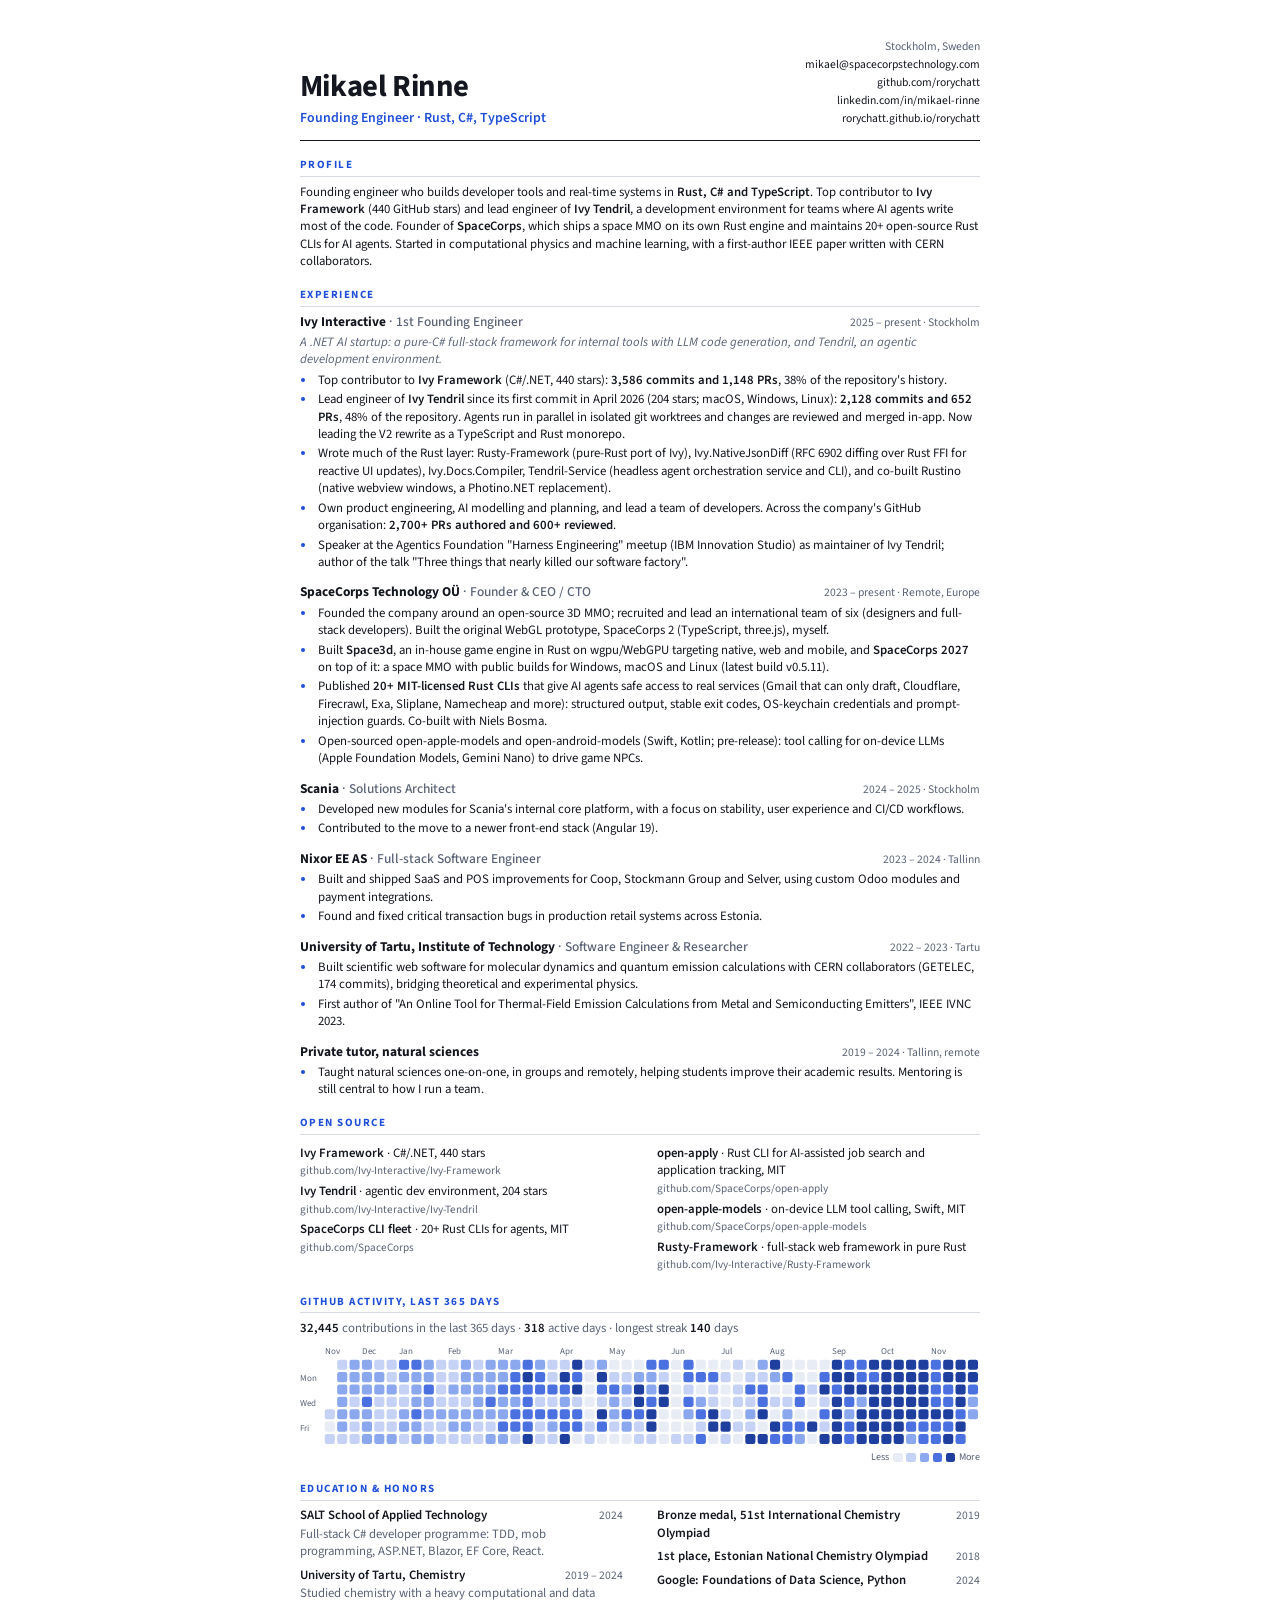
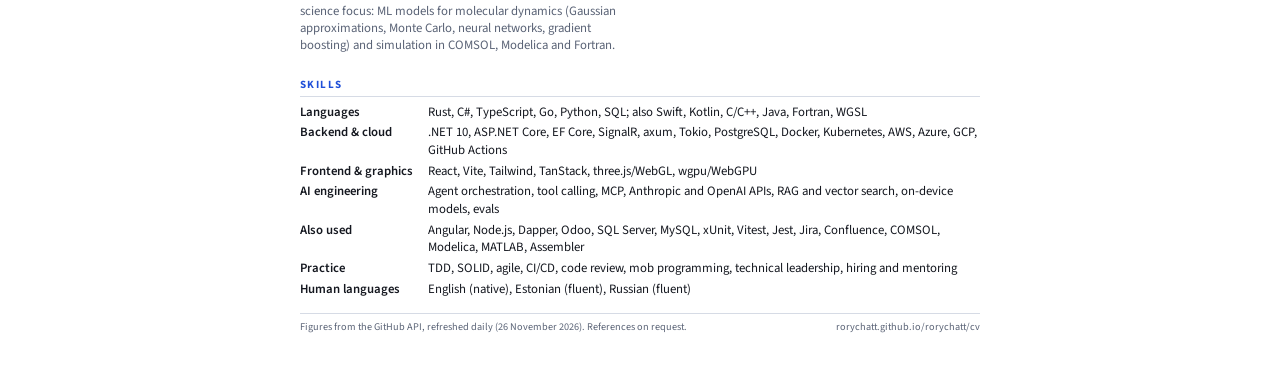
==== commit 01eb6d05: "chore: refresh GitHub data (2026-11-26)" ====
--- a/cv/index.html
+++ b/cv/index.html
@@ -221,8 +221,8 @@
   <h2>GitHub activity, last 365 days</h2>
   <div class="act">
       <!-- BEGIN activity -->
-      <p class="act-sum"><b>32,247</b> contributions in the last 365 days &middot; <b>318</b> active days &middot; longest streak <b>140</b> days</p>
-      <svg class="act-graph" viewBox="0 0 605 91" role="img" aria-label="GitHub contributions per day, last 365 days, 32,247 in total"><text x="22" y="9" class="mo">Nov</text><text x="55" y="9" class="mo">Dec</text><text x="88" y="9" class="mo">Jan</text><text x="132" y="9" class="mo">Feb</text><text x="176" y="9" class="mo">Mar</text><text x="231" y="9" class="mo">Apr</text><text x="275" y="9" class="mo">May</text><text x="330" y="9" class="mo">Jun</text><text x="374" y="9" class="mo">Jul</text><text x="418" y="9" class="mo">Aug</text><text x="473" y="9" class="mo">Sep</text><text x="517" y="9" class="mo">Oct</text><text x="561" y="9" class="mo">Nov</text><text x="0" y="33" class="dw">Mon</text><text x="0" y="55" class="dw">Wed</text><text x="0" y="77" class="dw">Fri</text><rect x="22" y="47" width="9" height="9" rx="2" class="l2"><title>2025-11-26: 15 contributions</title></rect><rect x="22" y="58" width="9" height="9" rx="2" class="l1"><title>2025-11-27: 10 contributions</title></rect><rect x="22" y="69" width="9" height="9" rx="2" class="l0"><title>2025-11-28: 0 contributions</title></rect><rect x="22" y="80" width="9" height="9" rx="2" class="l1"><title>2025-11-29: 2 contributions</title></rect><rect x="33" y="14" width="9" height="9" rx="2" class="l1"><title>2025-11-30: 10 contributions</title></rect><rect x="33" y="25" width="9" height="9" rx="2" class="l2"><title>2025-12-01: 29 contributions</title></rect><rect x="33" y="36" width="9" height="9" rx="2" class="l2"><title>2025-12-02: 15 contributions</title></rect><rect x="33" y="47" width="9" height="9" rx="2" class="l2"><title>2025-12-03: 30 contributions</title></rect><rect x="33" y="58" width="9" height="9" rx="2" class="l2"><title>2025-12-04: 21 contributions</title></rect><rect x="33" y="69" width="9" height="9" rx="2" class="l2"><title>2025-12-05: 22 contributions</title></rect><rect x="33" y="80" width="9" height="9" rx="2" class="l1"><title>2025-12-06: 14 contributions</title></rect><rect x="44" y="14" width="9" height="9" rx="2" class="l2"><title>2025-12-07: 24 contributions</title></rect><rect x="44" y="25" width="9" height="9" rx="2" class="l2"><title>2025-12-08: 16 contributions</title></rect><rect x="44" y="36" width="9" height="9" rx="2" class="l2"><title>2025-12-09: 19 contributions</title></rect><rect x="44" y="47" width="9" height="9" rx="2" class="l1"><title>2025-12-10: 13 contributions</title></rect><rect x="44" y="58" width="9" height="9" rx="2" class="l2"><title>2025-12-11: 19 contributions</title></rect><rect x="44" y="69" width="9" height="9" rx="2" class="l1"><title>2025-12-12: 13 contributions</title></rect><rect x="44" y="80" width="9" height="9" rx="2" class="l1"><title>2025-12-13: 11 contributions</title></rect><rect x="55" y="14" width="9" height="9" rx="2" class="l2"><title>2025-12-14: 16 contributions</title></rect><rect x="55" y="25" width="9" height="9" rx="2" class="l2"><title>2025-12-15: 16 contributions</title></rect><rect x="55" y="36" width="9" height="9" rx="2" class="l2"><title>2025-12-16: 30 contributions</title></rect><rect x="55" y="47" width="9" height="9" rx="2" class="l3"><title>2025-12-17: 43 contributions</title></rect><rect x="55" y="58" width="9" height="9" rx="2" class="l2"><title>2025-12-18: 28 contributions</title></rect><rect x="55" y="69" width="9" height="9" rx="2" class="l2"><title>2025-12-19: 30 contributions</title></rect><rect x="55" y="80" width="9" height="9" rx="2" class="l2"><title>2025-12-20: 22 contributions</title></rect><rect x="66" y="14" width="9" height="9" rx="2" class="l1"><title>2025-12-21: 13 contributions</title></rect><rect x="66" y="25" width="9" height="9" rx="2" class="l2"><title>2025-12-22: 27 contributions</title></rect><rect x="66" y="36" width="9" height="9" rx="2" class="l2"><title>2025-12-23: 15 contributions</title></rect><rect x="66" y="47" width="9" height="9" rx="2" class="l1"><title>2025-12-24: 10 contributions</title></rect><rect x="66" y="58" width="9" height="9" rx="2" class="l1"><title>2025-12-25: 9 contributions</title></rect><rect x="66" y="69" width="9" height="9" rx="2" class="l1"><title>2025-12-26: 13 contributions</title></rect><rect x="66" y="80" width="9" height="9" rx="2" class="l2"><title>2025-12-27: 26 contributions</title></rect><rect x="77" y="14" width="9" height="9" rx="2" class="l1"><title>2025-12-28: 14 contributions</title></rect><rect x="77" y="25" width="9" height="9" rx="2" class="l1"><title>2025-12-29: 7 contributions</title></rect><rect x="77" y="36" width="9" height="9" rx="2" class="l2"><title>2025-12-30: 17 contributions</title></rect><rect x="77" y="47" width="9" height="9" rx="2" class="l1"><title>2025-12-31: 7 contributions</title></rect><rect x="77" y="58" width="9" height="9" rx="2" class="l1"><title>2026-01-01: 10 contributions</title></rect><rect x="77" y="69" width="9" height="9" rx="2" class="l1"><title>2026-01-02: 8 contributions</title></rect><rect x="77" y="80" width="9" height="9" rx="2" class="l2"><title>2026-01-03: 29 contributions</title></rect><rect x="88" y="14" width="9" height="9" rx="2" class="l3"><title>2026-01-04: 52 contributions</title></rect><rect x="88" y="25" width="9" height="9" rx="2" class="l2"><title>2026-01-05: 17 contributions</title></rect><rect x="88" y="36" width="9" height="9" rx="2" class="l1"><title>2026-01-06: 14 contributions</title></rect><rect x="88" y="47" width="9" height="9" rx="2" class="l1"><title>2026-01-07: 11 contributions</title></rect><rect x="88" y="58" width="9" height="9" rx="2" class="l2"><title>2026-01-08: 30 contributions</title></rect><rect x="88" y="69" width="9" height="9" rx="2" class="l2"><title>2026-01-09: 20 contributions</title></rect><rect x="88" y="80" width="9" height="9" rx="2" class="l1"><title>2026-01-10: 14 contributions</title></rect><rect x="99" y="14" width="9" height="9" rx="2" class="l3"><title>2026-01-11: 37 contributions</title></rect><rect x="99" y="25" width="9" height="9" rx="2" class="l2"><title>2026-01-12: 24 contributions</title></rect><rect x="99" y="36" width="9" height="9" rx="2" class="l3"><title>2026-01-13: 36 contributions</title></rect><rect x="99" y="47" width="9" height="9" rx="2" class="l2"><title>2026-01-14: 20 contributions</title></rect><rect x="99" y="58" width="9" height="9" rx="2" class="l3"><title>2026-01-15: 46 contributions</title></rect><rect x="99" y="69" width="9" height="9" rx="2" class="l2"><title>2026-01-16: 18 contributions</title></rect><rect x="99" y="80" width="9" height="9" rx="2" class="l2"><title>2026-01-17: 21 contributions</title></rect><rect x="110" y="14" width="9" height="9" rx="2" class="l2"><title>2026-01-18: 20 contributions</title></rect><rect x="110" y="25" width="9" height="9" rx="2" class="l2"><title>2026-01-19: 27 contributions</title></rect><rect x="110" y="36" width="9" height="9" rx="2" class="l3"><title>2026-01-20: 39 contributions</title></rect><rect x="110" y="47" width="9" height="9" rx="2" class="l2"><title>2026-01-21: 15 contributions</title></rect><rect x="110" y="58" width="9" height="9" rx="2" class="l2"><title>2026-01-22: 35 contributions</title></rect><rect x="110" y="69" width="9" height="9" rx="2" class="l1"><title>2026-01-23: 14 contributions</title></rect><rect x="110" y="80" width="9" height="9" rx="2" class="l2"><title>2026-01-24: 18 contributions</title></rect><rect x="121" y="14" width="9" height="9" rx="2" class="l1"><title>2026-01-25: 14 contributions</title></rect><rect x="121" y="25" width="9" height="9" rx="2" class="l1"><title>2026-01-26: 13 contributions</title></rect><rect x="121" y="36" width="9" height="9" rx="2" class="l1"><title>2026-01-27: 14 contributions</title></rect><rect x="121" y="47" width="9" height="9" rx="2" class="l1"><title>2026-01-28: 11 contributions</title></rect><rect x="121" y="58" width="9" height="9" rx="2" class="l2"><title>2026-01-29: 29 contributions</title></rect><rect x="121" y="69" width="9" height="9" rx="2" class="l1"><title>2026-01-30: 7 contributions</title></rect><rect x="121" y="80" width="9" height="9" rx="2" class="l1"><title>2026-01-31: 10 contributions</title></rect><rect x="132" y="14" width="9" height="9" rx="2" class="l1"><title>2026-02-01: 7 contributions</title></rect><rect x="132" y="25" width="9" height="9" rx="2" class="l1"><title>2026-02-02: 11 contributions</title></rect><rect x="132" y="36" width="9" height="9" rx="2" class="l2"><title>2026-02-03: 17 contributions</title></rect><rect x="132" y="47" width="9" height="9" rx="2" class="l1"><title>2026-02-04: 14 contributions</title></rect><rect x="132" y="58" width="9" height="9" rx="2" class="l2"><title>2026-02-05: 20 contributions</title></rect><rect x="132" y="69" width="9" height="9" rx="2" class="l2"><title>2026-02-06: 20 contributions</title></rect><rect x="132" y="80" width="9" height="9" rx="2" class="l1"><title>2026-02-07: 6 contributions</title></rect><rect x="143" y="14" width="9" height="9" rx="2" class="l2"><title>2026-02-08: 23 contributions</title></rect><rect x="143" y="25" width="9" height="9" rx="2" class="l2"><title>2026-02-09: 15 contributions</title></rect><rect x="143" y="36" width="9" height="9" rx="2" class="l2"><title>2026-02-10: 18 contributions</title></rect><rect x="143" y="47" width="9" height="9" rx="2" class="l1"><title>2026-02-11: 14 contributions</title></rect><rect x="143" y="58" width="9" height="9" rx="2" class="l2"><title>2026-02-12: 16 contributions</title></rect><rect x="143" y="69" width="9" height="9" rx="2" class="l2"><title>2026-02-13: 19 contributions</title></rect><rect x="143" y="80" width="9" height="9" rx="2" class="l1"><title>2026-02-14: 8 contributions</title></rect><rect x="154" y="14" width="9" height="9" rx="2" class="l1"><title>2026-02-15: 14 contributions</title></rect><rect x="154" y="25" width="9" height="9" rx="2" class="l2"><title>2026-02-16: 33 contributions</title></rect><rect x="154" y="36" width="9" height="9" rx="2" class="l2"><title>2026-02-17: 24 contributions</title></rect><rect x="154" y="47" width="9" height="9" rx="2" class="l2"><title>2026-02-18: 27 contributions</title></rect><rect x="154" y="58" width="9" height="9" rx="2" class="l2"><title>2026-02-19: 20 contributions</title></rect><rect x="154" y="69" width="9" height="9" rx="2" class="l1"><title>2026-02-20: 14 contributions</title></rect><rect x="154" y="80" width="9" height="9" rx="2" class="l1"><title>2026-02-21: 9 contributions</title></rect><rect x="165" y="14" width="9" height="9" rx="2" class="l2"><title>2026-02-22: 15 contributions</title></rect><rect x="165" y="25" width="9" height="9" rx="2" class="l2"><title>2026-02-23: 22 contributions</title></rect><rect x="165" y="36" width="9" height="9" rx="2" class="l2"><title>2026-02-24: 21 contributions</title></rect><rect x="165" y="47" width="9" height="9" rx="2" class="l3"><title>2026-02-25: 91 contributions</title></rect><rect x="165" y="58" width="9" height="9" rx="2" class="l2"><title>2026-02-26: 16 contributions</title></rect><rect x="165" y="69" width="9" height="9" rx="2" class="l1"><title>2026-02-27: 7 contributions</title></rect><rect x="165" y="80" width="9" height="9" rx="2" class="l2"><title>2026-02-28: 16 contributions</title></rect><rect x="176" y="14" width="9" height="9" rx="2" class="l2"><title>2026-03-01: 15 contributions</title></rect><rect x="176" y="25" width="9" height="9" rx="2" class="l2"><title>2026-03-02: 17 contributions</title></rect><rect x="176" y="36" width="9" height="9" rx="2" class="l3"><title>2026-03-03: 42 contributions</title></rect><rect x="176" y="47" width="9" height="9" rx="2" class="l2"><title>2026-03-04: 20 contributions</title></rect><rect x="176" y="58" width="9" height="9" rx="2" class="l2"><title>2026-03-05: 19 contributions</title></rect><rect x="176" y="69" width="9" height="9" rx="2" class="l3"><title>2026-03-06: 99 contributions</title></rect><rect x="176" y="80" width="9" height="9" rx="2" class="l2"><title>2026-03-07: 20 contributions</title></rect><rect x="187" y="14" width="9" height="9" rx="2" class="l2"><title>2026-03-08: 20 contributions</title></rect><rect x="187" y="25" width="9" height="9" rx="2" class="l3"><title>2026-03-09: 59 contributions</title></rect><rect x="187" y="36" width="9" height="9" rx="2" class="l3"><title>2026-03-10: 67 contributions</title></rect><rect x="187" y="47" width="9" height="9" rx="2" class="l3"><title>2026-03-11: 36 contributions</title></rect><rect x="187" y="58" width="9" height="9" rx="2" class="l3"><title>2026-03-12: 45 contributions</title></rect><rect x="187" y="69" width="9" height="9" rx="2" class="l3"><title>2026-03-13: 49 contributions</title></rect><rect x="187" y="80" width="9" height="9" rx="2" class="l1"><title>2026-03-14: 13 contributions</title></rect><rect x="198" y="14" width="9" height="9" rx="2" class="l3"><title>2026-03-15: 89 contributions</title></rect><rect x="198" y="25" width="9" height="9" rx="2" class="l4"><title>2026-03-16: 120 contributions</title></rect><rect x="198" y="36" width="9" height="9" rx="2" class="l3"><title>2026-03-17: 59 contributions</title></rect><rect x="198" y="47" width="9" height="9" rx="2" class="l3"><title>2026-03-18: 78 contributions</title></rect><rect x="198" y="58" width="9" height="9" rx="2" class="l3"><title>2026-03-19: 42 contributions</title></rect><rect x="198" y="69" width="9" height="9" rx="2" class="l3"><title>2026-03-20: 68 contributions</title></rect><rect x="198" y="80" width="9" height="9" rx="2" class="l4"><title>2026-03-21: 119 contributions</title></rect><rect x="209" y="14" width="9" height="9" rx="2" class="l2"><title>2026-03-22: 25 contributions</title></rect><rect x="209" y="25" width="9" height="9" rx="2" class="l3"><title>2026-03-23: 65 contributions</title></rect><rect x="209" y="36" width="9" height="9" rx="2" class="l3"><title>2026-03-24: 52 contributions</title></rect><rect x="209" y="47" width="9" height="9" rx="2" class="l1"><title>2026-03-25: 11 contributions</title></rect><rect x="209" y="58" width="9" height="9" rx="2" class="l3"><title>2026-03-26: 73 contributions</title></rect><rect x="209" y="69" width="9" height="9" rx="2" class="l1"><title>2026-03-27: 5 contributions</title></rect><rect x="209" y="80" width="9" height="9" rx="2" class="l1"><title>2026-03-28: 5 contributions</title></rect><rect x="220" y="14" width="9" height="9" rx="2" class="l1"><title>2026-03-29: 4 contributions</title></rect><rect x="220" y="25" width="9" height="9" rx="2" class="l1"><title>2026-03-30: 13 contributions</title></rect><rect x="220" y="36" width="9" height="9" rx="2" class="l3"><title>2026-03-31: 71 contributions</title></rect><rect x="220" y="47" width="9" height="9" rx="2" class="l1"><title>2026-04-01: 5 contributions</title></rect><rect x="220" y="58" width="9" height="9" rx="2" class="l3"><title>2026-04-02: 77 contributions</title></rect><rect x="220" y="69" width="9" height="9" rx="2" class="l2"><title>2026-04-03: 20 contributions</title></rect><rect x="220" y="80" width="9" height="9" rx="2" class="l1"><title>2026-04-04: 5 contributions</title></rect><rect x="231" y="14" width="9" height="9" rx="2" class="l1"><title>2026-04-05: 3 contributions</title></rect><rect x="231" y="25" width="9" height="9" rx="2" class="l4"><title>2026-04-06: 258 contributions</title></rect><rect x="231" y="36" width="9" height="9" rx="2" class="l3"><title>2026-04-07: 93 contributions</title></rect><rect x="231" y="47" width="9" height="9" rx="2" class="l2"><title>2026-04-08: 33 contributions</title></rect><rect x="231" y="58" width="9" height="9" rx="2" class="l3"><title>2026-04-09: 61 contributions</title></rect><rect x="231" y="69" width="9" height="9" rx="2" class="l3"><title>2026-04-10: 54 contributions</title></rect><rect x="231" y="80" width="9" height="9" rx="2" class="l4"><title>2026-04-11: 682 contributions</title></rect><rect x="242" y="14" width="9" height="9" rx="2" class="l4"><title>2026-04-12: 276 contributions</title></rect><rect x="242" y="25" width="9" height="9" rx="2" class="l3"><title>2026-04-13: 99 contributions</title></rect><rect x="242" y="36" width="9" height="9" rx="2" class="l4"><title>2026-04-14: 176 contributions</title></rect><rect x="242" y="47" width="9" height="9" rx="2" class="l1"><title>2026-04-15: 9 contributions</title></rect><rect x="242" y="58" width="9" height="9" rx="2" class="l3"><title>2026-04-16: 89 contributions</title></rect><rect x="242" y="69" width="9" height="9" rx="2" class="l3"><title>2026-04-17: 72 contributions</title></rect><rect x="242" y="80" width="9" height="9" rx="2" class="l0"><title>2026-04-18: 0 contributions</title></rect><rect x="253" y="14" width="9" height="9" rx="2" class="l1"><title>2026-04-19: 4 contributions</title></rect><rect x="253" y="25" width="9" height="9" rx="2" class="l0"><title>2026-04-20: 0 contributions</title></rect><rect x="253" y="36" width="9" height="9" rx="2" class="l0"><title>2026-04-21: 0 contributions</title></rect><rect x="253" y="47" width="9" height="9" rx="2" class="l0"><title>2026-04-22: 0 contributions</title></rect><rect x="253" y="58" width="9" height="9" rx="2" class="l0"><title>2026-04-23: 0 contributions</title></rect><rect x="253" y="69" width="9" height="9" rx="2" class="l1"><title>2026-04-24: 12 contributions</title></rect><rect x="253" y="80" width="9" height="9" rx="2" class="l1"><title>2026-04-25: 10 contributions</title></rect><rect x="264" y="14" width="9" height="9" rx="2" class="l2"><title>2026-04-26: 17 contributions</title></rect><rect x="264" y="25" width="9" height="9" rx="2" class="l4"><title>2026-04-27: 117 contributions</title></rect><rect x="264" y="36" width="9" height="9" rx="2" class="l3"><title>2026-04-28: 42 contributions</title></rect><rect x="264" y="47" width="9" height="9" rx="2" class="l1"><title>2026-04-29: 7 contributions</title></rect><rect x="264" y="58" width="9" height="9" rx="2" class="l4"><title>2026-04-30: 273 contributions</title></rect><rect x="264" y="69" width="9" height="9" rx="2" class="l3"><title>2026-05-01: 51 contributions</title></rect><rect x="264" y="80" width="9" height="9" rx="2" class="l0"><title>2026-05-02: 0 contributions</title></rect><rect x="275" y="14" width="9" height="9" rx="2" class="l0"><title>2026-05-03: 0 contributions</title></rect><rect x="275" y="25" width="9" height="9" rx="2" class="l1"><title>2026-05-04: 8 contributions</title></rect><rect x="275" y="36" width="9" height="9" rx="2" class="l3"><title>2026-05-05: 57 contributions</title></rect><rect x="275" y="47" width="9" height="9" rx="2" class="l2"><title>2026-05-06: 16 contributions</title></rect><rect x="275" y="58" width="9" height="9" rx="2" class="l2"><title>2026-05-07: 23 contributions</title></rect><rect x="275" y="69" width="9" height="9" rx="2" class="l1"><title>2026-05-08: 7 contributions</title></rect><rect x="275" y="80" width="9" height="9" rx="2" class="l0"><title>2026-05-09: 0 contributions</title></rect><rect x="286" y="14" width="9" height="9" rx="2" class="l0"><title>2026-05-10: 0 contributions</title></rect><rect x="286" y="25" width="9" height="9" rx="2" class="l1"><title>2026-05-11: 13 contributions</title></rect><rect x="286" y="36" width="9" height="9" rx="2" class="l2"><title>2026-05-12: 20 contributions</title></rect><rect x="286" y="47" width="9" height="9" rx="2" class="l1"><title>2026-05-13: 3 contributions</title></rect><rect x="286" y="58" width="9" height="9" rx="2" class="l3"><title>2026-05-14: 80 contributions</title></rect><rect x="286" y="69" width="9" height="9" rx="2" class="l2"><title>2026-05-15: 27 contributions</title></rect><rect x="286" y="80" width="9" height="9" rx="2" class="l0"><title>2026-05-16: 0 contributions</title></rect><rect x="297" y="14" width="9" height="9" rx="2" class="l0"><title>2026-05-17: 0 contributions</title></rect><rect x="297" y="25" width="9" height="9" rx="2" class="l2"><title>2026-05-18: 29 contributions</title></rect><rect x="297" y="36" width="9" height="9" rx="2" class="l4"><title>2026-05-19: 217 contributions</title></rect><rect x="297" y="47" width="9" height="9" rx="2" class="l4"><title>2026-05-20: 239 contributions</title></rect><rect x="297" y="58" width="9" height="9" rx="2" class="l3"><title>2026-05-21: 64 contributions</title></rect><rect x="297" y="69" width="9" height="9" rx="2" class="l1"><title>2026-05-22: 2 contributions</title></rect><rect x="297" y="80" width="9" height="9" rx="2" class="l1"><title>2026-05-23: 5 contributions</title></rect><rect x="308" y="14" width="9" height="9" rx="2" class="l3"><title>2026-05-24: 56 contributions</title></rect><rect x="308" y="25" width="9" height="9" rx="2" class="l2"><title>2026-05-25: 23 contributions</title></rect><rect x="308" y="36" width="9" height="9" rx="2" class="l2"><title>2026-05-26: 30 contributions</title></rect><rect x="308" y="47" width="9" height="9" rx="2" class="l3"><title>2026-05-27: 83 contributions</title></rect><rect x="308" y="58" width="9" height="9" rx="2" class="l4"><title>2026-05-28: 207 contributions</title></rect><rect x="308" y="69" width="9" height="9" rx="2" class="l4"><title>2026-05-29: 142 contributions</title></rect><rect x="308" y="80" width="9" height="9" rx="2" class="l1"><title>2026-05-30: 7 contributions</title></rect><rect x="319" y="14" width="9" height="9" rx="2" class="l3"><title>2026-05-31: 38 contributions</title></rect><rect x="319" y="25" width="9" height="9" rx="2" class="l1"><title>2026-06-01: 5 contributions</title></rect><rect x="319" y="36" width="9" height="9" rx="2" class="l4"><title>2026-06-02: 138 contributions</title></rect><rect x="319" y="47" width="9" height="9" rx="2" class="l4"><title>2026-06-03: 142 contributions</title></rect><rect x="319" y="58" width="9" height="9" rx="2" class="l0"><title>2026-06-04: 0 contributions</title></rect><rect x="319" y="69" width="9" height="9" rx="2" class="l0"><title>2026-06-05: 0 contributions</title></rect><rect x="319" y="80" width="9" height="9" rx="2" class="l0"><title>2026-06-06: 0 contributions</title></rect><rect x="330" y="14" width="9" height="9" rx="2" class="l0"><title>2026-06-07: 0 contributions</title></rect><rect x="330" y="25" width="9" height="9" rx="2" class="l0"><title>2026-06-08: 0 contributions</title></rect><rect x="330" y="36" width="9" height="9" rx="2" class="l0"><title>2026-06-09: 0 contributions</title></rect><rect x="330" y="47" width="9" height="9" rx="2" class="l0"><title>2026-06-10: 0 contributions</title></rect><rect x="330" y="58" width="9" height="9" rx="2" class="l0"><title>2026-06-11: 0 contributions</title></rect><rect x="330" y="69" width="9" height="9" rx="2" class="l0"><title>2026-06-12: 0 contributions</title></rect><rect x="330" y="80" width="9" height="9" rx="2" class="l1"><title>2026-06-13: 12 contributions</title></rect><rect x="341" y="14" width="9" height="9" rx="2" class="l3"><title>2026-06-14: 76 contributions</title></rect><rect x="341" y="25" width="9" height="9" rx="2" class="l3"><title>2026-06-15: 52 contributions</title></rect><rect x="341" y="36" width="9" height="9" rx="2" class="l1"><title>2026-06-16: 1 contribution</title></rect><rect x="341" y="47" width="9" height="9" rx="2" class="l3"><title>2026-06-17: 45 contributions</title></rect><rect x="341" y="58" width="9" height="9" rx="2" class="l2"><title>2026-06-18: 24 contributions</title></rect><rect x="341" y="69" width="9" height="9" rx="2" class="l0"><title>2026-06-19: 0 contributions</title></rect><rect x="341" y="80" width="9" height="9" rx="2" class="l1"><title>2026-06-20: 2 contributions</title></rect><rect x="352" y="14" width="9" height="9" rx="2" class="l0"><title>2026-06-21: 0 contributions</title></rect><rect x="352" y="25" width="9" height="9" rx="2" class="l3"><title>2026-06-22: 44 contributions</title></rect><rect x="352" y="36" width="9" height="9" rx="2" class="l0"><title>2026-06-23: 0 contributions</title></rect><rect x="352" y="47" width="9" height="9" rx="2" class="l2"><title>2026-06-24: 18 contributions</title></rect><rect x="352" y="58" width="9" height="9" rx="2" class="l3"><title>2026-06-25: 90 contributions</title></rect><rect x="352" y="69" width="9" height="9" rx="2" class="l1"><title>2026-06-26: 8 contributions</title></rect><rect x="352" y="80" width="9" height="9" rx="2" class="l3"><title>2026-06-27: 96 contributions</title></rect><rect x="363" y="14" width="9" height="9" rx="2" class="l0"><title>2026-06-28: 0 contributions</title></rect><rect x="363" y="25" width="9" height="9" rx="2" class="l3"><title>2026-06-29: 77 contributions</title></rect><rect x="363" y="36" width="9" height="9" rx="2" class="l1"><title>2026-06-30: 6 contributions</title></rect><rect x="363" y="47" width="9" height="9" rx="2" class="l1"><title>2026-07-01: 4 contributions</title></rect><rect x="363" y="58" width="9" height="9" rx="2" class="l4"><title>2026-07-02: 120 contributions</title></rect><rect x="363" y="69" width="9" height="9" rx="2" class="l4"><title>2026-07-03: 132 contributions</title></rect><rect x="363" y="80" width="9" height="9" rx="2" class="l0"><title>2026-07-04: 0 contributions</title></rect><rect x="374" y="14" width="9" height="9" rx="2" class="l0"><title>2026-07-05: 0 contributions</title></rect><rect x="374" y="25" width="9" height="9" rx="2" class="l1"><title>2026-07-06: 2 contributions</title></rect><rect x="374" y="36" width="9" height="9" rx="2" class="l0"><title>2026-07-07: 0 contributions</title></rect><rect x="374" y="47" width="9" height="9" rx="2" class="l0"><title>2026-07-08: 0 contributions</title></rect><rect x="374" y="58" width="9" height="9" rx="2" class="l1"><title>2026-07-09: 9 contributions</title></rect><rect x="374" y="69" width="9" height="9" rx="2" class="l4"><title>2026-07-10: 398 contributions</title></rect><rect x="374" y="80" width="9" height="9" rx="2" class="l1"><title>2026-07-11: 1 contribution</title></rect><rect x="385" y="14" width="9" height="9" rx="2" class="l1"><title>2026-07-12: 6 contributions</title></rect><rect x="385" y="25" width="9" height="9" rx="2" class="l0"><title>2026-07-13: 0 contributions</title></rect><rect x="385" y="36" width="9" height="9" rx="2" class="l1"><title>2026-07-14: 6 contributions</title></rect><rect x="385" y="47" width="9" height="9" rx="2" class="l1"><title>2026-07-15: 2 contributions</title></rect><rect x="385" y="58" width="9" height="9" rx="2" class="l0"><title>2026-07-16: 0 contributions</title></rect><rect x="385" y="69" width="9" height="9" rx="2" class="l1"><title>2026-07-17: 1 contribution</title></rect><rect x="385" y="80" width="9" height="9" rx="2" class="l0"><title>2026-07-18: 0 contributions</title></rect><rect x="396" y="14" width="9" height="9" rx="2" class="l0"><title>2026-07-19: 0 contributions</title></rect><rect x="396" y="25" width="9" height="9" rx="2" class="l1"><title>2026-07-20: 4 contributions</title></rect><rect x="396" y="36" width="9" height="9" rx="2" class="l3"><title>2026-07-21: 58 contributions</title></rect><rect x="396" y="47" width="9" height="9" rx="2" class="l1"><title>2026-07-22: 1 contribution</title></rect><rect x="396" y="58" width="9" height="9" rx="2" class="l2"><title>2026-07-23: 24 contributions</title></rect><rect x="396" y="69" width="9" height="9" rx="2" class="l1"><title>2026-07-24: 3 contributions</title></rect><rect x="396" y="80" width="9" height="9" rx="2" class="l4"><title>2026-07-25: 178 contributions</title></rect><rect x="407" y="14" width="9" height="9" rx="2" class="l2"><title>2026-07-26: 32 contributions</title></rect><rect x="407" y="25" width="9" height="9" rx="2" class="l1"><title>2026-07-27: 11 contributions</title></rect><rect x="407" y="36" width="9" height="9" rx="2" class="l3"><title>2026-07-28: 68 contributions</title></rect><rect x="407" y="47" width="9" height="9" rx="2" class="l3"><title>2026-07-29: 81 contributions</title></rect><rect x="407" y="58" width="9" height="9" rx="2" class="l4"><title>2026-07-30: 162 contributions</title></rect><rect x="407" y="69" width="9" height="9" rx="2" class="l0"><title>2026-07-31: 0 contributions</title></rect><rect x="407" y="80" width="9" height="9" rx="2" class="l4"><title>2026-08-01: 185 contributions</title></rect><rect x="418" y="14" width="9" height="9" rx="2" class="l4"><title>2026-08-02: 586 contributions</title></rect><rect x="418" y="25" width="9" height="9" rx="2" class="l2"><title>2026-08-03: 22 contributions</title></rect><rect x="418" y="36" width="9" height="9" rx="2" class="l0"><title>2026-08-04: 0 contributions</title></rect><rect x="418" y="47" width="9" height="9" rx="2" class="l1"><title>2026-08-05: 3 contributions</title></rect><rect x="418" y="58" width="9" height="9" rx="2" class="l0"><title>2026-08-06: 0 contributions</title></rect><rect x="418" y="69" width="9" height="9" rx="2" class="l4"><title>2026-08-07: 141 contributions</title></rect><rect x="418" y="80" width="9" height="9" rx="2" class="l3"><title>2026-08-08: 61 contributions</title></rect><rect x="429" y="14" width="9" height="9" rx="2" class="l0"><title>2026-08-09: 0 contributions</title></rect><rect x="429" y="25" width="9" height="9" rx="2" class="l3"><title>2026-08-10: 101 contributions</title></rect><rect x="429" y="36" width="9" height="9" rx="2" class="l0"><title>2026-08-11: 0 contributions</title></rect><rect x="429" y="47" width="9" height="9" rx="2" class="l1"><title>2026-08-12: 10 contributions</title></rect><rect x="429" y="58" width="9" height="9" rx="2" class="l2"><title>2026-08-13: 32 contributions</title></rect><rect x="429" y="69" width="9" height="9" rx="2" class="l3"><title>2026-08-14: 85 contributions</title></rect><rect x="429" y="80" width="9" height="9" rx="2" class="l3"><title>2026-08-15: 94 contributions</title></rect><rect x="440" y="14" width="9" height="9" rx="2" class="l0"><title>2026-08-16: 0 contributions</title></rect><rect x="440" y="25" width="9" height="9" rx="2" class="l0"><title>2026-08-17: 0 contributions</title></rect><rect x="440" y="36" width="9" height="9" rx="2" class="l3"><title>2026-08-18: 47 contributions</title></rect><rect x="440" y="47" width="9" height="9" rx="2" class="l3"><title>2026-08-19: 86 contributions</title></rect><rect x="440" y="58" width="9" height="9" rx="2" class="l0"><title>2026-08-20: 0 contributions</title></rect><rect x="440" y="69" width="9" height="9" rx="2" class="l3"><title>2026-08-21: 50 contributions</title></rect><rect x="440" y="80" width="9" height="9" rx="2" class="l2"><title>2026-08-22: 16 contributions</title></rect><rect x="451" y="14" width="9" height="9" rx="2" class="l0"><title>2026-08-23: 0 contributions</title></rect><rect x="451" y="25" width="9" height="9" rx="2" class="l0"><title>2026-08-24: 0 contributions</title></rect><rect x="451" y="36" width="9" height="9" rx="2" class="l1"><title>2026-08-25: 11 contributions</title></rect><rect x="451" y="47" width="9" height="9" rx="2" class="l0"><title>2026-08-26: 0 contributions</title></rect><rect x="451" y="58" width="9" height="9" rx="2" class="l0"><title>2026-08-27: 0 contributions</title></rect><rect x="451" y="69" width="9" height="9" rx="2" class="l4"><title>2026-08-28: 136 contributions</title></rect><rect x="451" y="80" width="9" height="9" rx="2" class="l0"><title>2026-08-29: 0 contributions</title></rect><rect x="462" y="14" width="9" height="9" rx="2" class="l0"><title>2026-08-30: 0 contributions</title></rect><rect x="462" y="25" width="9" height="9" rx="2" class="l3"><title>2026-08-31: 83 contributions</title></rect><rect x="462" y="36" width="9" height="9" rx="2" class="l4"><title>2026-09-01: 203 contributions</title></rect><rect x="462" y="47" width="9" height="9" rx="2" class="l1"><title>2026-09-02: 6 contributions</title></rect><rect x="462" y="58" width="9" height="9" rx="2" class="l3"><title>2026-09-03: 70 contributions</title></rect><rect x="462" y="69" width="9" height="9" rx="2" class="l1"><title>2026-09-04: 13 contributions</title></rect><rect x="462" y="80" width="9" height="9" rx="2" class="l4"><title>2026-09-05: 1371 contributions</title></rect><rect x="473" y="14" width="9" height="9" rx="2" class="l4"><title>2026-09-06: 378 contributions</title></rect><rect x="473" y="25" width="9" height="9" rx="2" class="l4"><title>2026-09-07: 1160 contributions</title></rect><rect x="473" y="36" width="9" height="9" rx="2" class="l3"><title>2026-09-08: 69 contributions</title></rect><rect x="473" y="47" width="9" height="9" rx="2" class="l4"><title>2026-09-09: 206 contributions</title></rect><rect x="473" y="58" width="9" height="9" rx="2" class="l4"><title>2026-09-10: 318 contributions</title></rect><rect x="473" y="69" width="9" height="9" rx="2" class="l4"><title>2026-09-11: 345 contributions</title></rect><rect x="473" y="80" width="9" height="9" rx="2" class="l4"><title>2026-09-12: 960 contributions</title></rect><rect x="484" y="14" width="9" height="9" rx="2" class="l3"><title>2026-09-13: 80 contributions</title></rect><rect x="484" y="25" width="9" height="9" rx="2" class="l4"><title>2026-09-14: 957 contributions</title></rect><rect x="484" y="36" width="9" height="9" rx="2" class="l4"><title>2026-09-15: 349 contributions</title></rect><rect x="484" y="47" width="9" height="9" rx="2" class="l3"><title>2026-09-16: 76 contributions</title></rect><rect x="484" y="58" width="9" height="9" rx="2" class="l2"><title>2026-09-17: 17 contributions</title></rect><rect x="484" y="69" width="9" height="9" rx="2" class="l3"><title>2026-09-18: 56 contributions</title></rect><rect x="484" y="80" width="9" height="9" rx="2" class="l3"><title>2026-09-19: 77 contributions</title></rect><rect x="495" y="14" width="9" height="9" rx="2" class="l3"><title>2026-09-20: 62 contributions</title></rect><rect x="495" y="25" width="9" height="9" rx="2" class="l3"><title>2026-09-21: 99 contributions</title></rect><rect x="495" y="36" width="9" height="9" rx="2" class="l4"><title>2026-09-22: 113 contributions</title></rect><rect x="495" y="47" width="9" height="9" rx="2" class="l2"><title>2026-09-23: 16 contributions</title></rect><rect x="495" y="58" width="9" height="9" rx="2" class="l4"><title>2026-09-24: 310 contributions</title></rect><rect x="495" y="69" width="9" height="9" rx="2" class="l4"><title>2026-09-25: 645 contributions</title></rect><rect x="495" y="80" width="9" height="9" rx="2" class="l4"><title>2026-09-26: 441 contributions</title></rect><rect x="506" y="14" width="9" height="9" rx="2" class="l4"><title>2026-09-27: 271 contributions</title></rect><rect x="506" y="25" width="9" height="9" rx="2" class="l3"><title>2026-09-28: 42 contributions</title></rect><rect x="506" y="36" width="9" height="9" rx="2" class="l4"><title>2026-09-29: 268 contributions</title></rect><rect x="506" y="47" width="9" height="9" rx="2" class="l4"><title>2026-09-30: 249 contributions</title></rect><rect x="506" y="58" width="9" height="9" rx="2" class="l4"><title>2026-10-01: 254 contributions</title></rect><rect x="506" y="69" width="9" height="9" rx="2" class="l4"><title>2026-10-02: 184 contributions</title></rect><rect x="506" y="80" width="9" height="9" rx="2" class="l4"><title>2026-10-03: 323 contributions</title></rect><rect x="517" y="14" width="9" height="9" rx="2" class="l4"><title>2026-10-04: 360 contributions</title></rect><rect x="517" y="25" width="9" height="9" rx="2" class="l4"><title>2026-10-05: 378 contributions</title></rect><rect x="517" y="36" width="9" height="9" rx="2" class="l4"><title>2026-10-06: 286 contributions</title></rect><rect x="517" y="47" width="9" height="9" rx="2" class="l4"><title>2026-10-07: 1140 contributions</title></rect><rect x="517" y="58" width="9" height="9" rx="2" class="l4"><title>2026-10-08: 281 contributions</title></rect><rect x="517" y="69" width="9" height="9" rx="2" class="l4"><title>2026-10-09: 117 contributions</title></rect><rect x="517" y="80" width="9" height="9" rx="2" class="l4"><title>2026-10-10: 242 contributions</title></rect><rect x="528" y="14" width="9" height="9" rx="2" class="l4"><title>2026-10-11: 280 contributions</title></rect><rect x="528" y="25" width="9" height="9" rx="2" class="l4"><title>2026-10-12: 205 contributions</title></rect><rect x="528" y="36" width="9" height="9" rx="2" class="l4"><title>2026-10-13: 445 contributions</title></rect><rect x="528" y="47" width="9" height="9" rx="2" class="l4"><title>2026-10-14: 476 contributions</title></rect><rect x="528" y="58" width="9" height="9" rx="2" class="l4"><title>2026-10-15: 164 contributions</title></rect><rect x="528" y="69" width="9" height="9" rx="2" class="l4"><title>2026-10-16: 211 contributions</title></rect><rect x="528" y="80" width="9" height="9" rx="2" class="l4"><title>2026-10-17: 196 contributions</title></rect><rect x="539" y="14" width="9" height="9" rx="2" class="l4"><title>2026-10-18: 141 contributions</title></rect><rect x="539" y="25" width="9" height="9" rx="2" class="l4"><title>2026-10-19: 427 contributions</title></rect><rect x="539" y="36" width="9" height="9" rx="2" class="l4"><title>2026-10-20: 249 contributions</title></rect><rect x="539" y="47" width="9" height="9" rx="2" class="l4"><title>2026-10-21: 380 contributions</title></rect><rect x="539" y="58" width="9" height="9" rx="2" class="l4"><title>2026-10-22: 452 contributions</title></rect><rect x="539" y="69" width="9" height="9" rx="2" class="l3"><title>2026-10-23: 98 contributions</title></rect><rect x="539" y="80" width="9" height="9" rx="2" class="l2"><title>2026-10-24: 18 contributions</title></rect><rect x="550" y="14" width="9" height="9" rx="2" class="l4"><title>2026-10-25: 247 contributions</title></rect><rect x="550" y="25" width="9" height="9" rx="2" class="l4"><title>2026-10-26: 305 contributions</title></rect><rect x="550" y="36" width="9" height="9" rx="2" class="l4"><title>2026-10-27: 293 contributions</title></rect><rect x="550" y="47" width="9" height="9" rx="2" class="l4"><title>2026-10-28: 341 contributions</title></rect><rect x="550" y="58" width="9" height="9" rx="2" class="l4"><title>2026-10-29: 134 contributions</title></rect><rect x="550" y="69" width="9" height="9" rx="2" class="l3"><title>2026-10-30: 70 contributions</title></rect><rect x="550" y="80" width="9" height="9" rx="2" class="l3"><title>2026-10-31: 70 contributions</title></rect><rect x="561" y="14" width="9" height="9" rx="2" class="l3"><title>2026-11-01: 59 contributions</title></rect><rect x="561" y="25" width="9" height="9" rx="2" class="l4"><title>2026-11-02: 111 contributions</title></rect><rect x="561" y="36" width="9" height="9" rx="2" class="l3"><title>2026-11-03: 104 contributions</title></rect><rect x="561" y="47" width="9" height="9" rx="2" class="l3"><title>2026-11-04: 89 contributions</title></rect><rect x="561" y="58" width="9" height="9" rx="2" class="l4"><title>2026-11-05: 137 contributions</title></rect><rect x="561" y="69" width="9" height="9" rx="2" class="l3"><title>2026-11-06: 96 contributions</title></rect><rect x="561" y="80" width="9" height="9" rx="2" class="l3"><title>2026-11-07: 62 contributions</title></rect><rect x="572" y="14" width="9" height="9" rx="2" class="l4"><title>2026-11-08: 116 contributions</title></rect><rect x="572" y="25" width="9" height="9" rx="2" class="l4"><title>2026-11-09: 309 contributions</title></rect><rect x="572" y="36" width="9" height="9" rx="2" class="l3"><title>2026-11-10: 98 contributions</title></rect><rect x="572" y="47" width="9" height="9" rx="2" class="l4"><title>2026-11-11: 112 contributions</title></rect><rect x="572" y="58" width="9" height="9" rx="2" class="l4"><title>2026-11-12: 120 contributions</title></rect><rect x="572" y="69" width="9" height="9" rx="2" class="l3"><title>2026-11-13: 90 contributions</title></rect><rect x="572" y="80" width="9" height="9" rx="2" class="l4"><title>2026-11-14: 147 contributions</title></rect><rect x="583" y="14" width="9" height="9" rx="2" class="l4"><title>2026-11-15: 364 contributions</title></rect><rect x="583" y="25" width="9" height="9" rx="2" class="l4"><title>2026-11-16: 139 contributions</title></rect><rect x="583" y="36" width="9" height="9" rx="2" class="l4"><title>2026-11-17: 257 contributions</title></rect><rect x="583" y="47" width="9" height="9" rx="2" class="l4"><title>2026-11-18: 190 contributions</title></rect><rect x="583" y="58" width="9" height="9" rx="2" class="l3"><title>2026-11-19: 107 contributions</title></rect><rect x="583" y="69" width="9" height="9" rx="2" class="l4"><title>2026-11-20: 214 contributions</title></rect><rect x="583" y="80" width="9" height="9" rx="2" class="l3"><title>2026-11-21: 91 contributions</title></rect><rect x="594" y="14" width="9" height="9" rx="2" class="l3"><title>2026-11-22: 110 contributions</title></rect><rect x="594" y="25" width="9" height="9" rx="2" class="l1"><title>2026-11-23: 5 contributions</title></rect><rect x="594" y="36" width="9" height="9" rx="2" class="l3"><title>2026-11-24: 38 contributions</title></rect><rect x="594" y="47" width="9" height="9" rx="2" class="l1"><title>2026-11-25: 3 contributions</title></rect></svg>
+      <p class="act-sum"><b>32,445</b> contributions in the last 365 days &middot; <b>318</b> active days &middot; longest streak <b>140</b> days</p>
+      <svg class="act-graph" viewBox="0 0 605 91" role="img" aria-label="GitHub contributions per day, last 365 days, 32,445 in total"><text x="22" y="9" class="mo">Nov</text><text x="55" y="9" class="mo">Dec</text><text x="88" y="9" class="mo">Jan</text><text x="132" y="9" class="mo">Feb</text><text x="176" y="9" class="mo">Mar</text><text x="231" y="9" class="mo">Apr</text><text x="275" y="9" class="mo">May</text><text x="330" y="9" class="mo">Jun</text><text x="374" y="9" class="mo">Jul</text><text x="418" y="9" class="mo">Aug</text><text x="473" y="9" class="mo">Sep</text><text x="517" y="9" class="mo">Oct</text><text x="561" y="9" class="mo">Nov</text><text x="0" y="33" class="dw">Mon</text><text x="0" y="55" class="dw">Wed</text><text x="0" y="77" class="dw">Fri</text><rect x="22" y="58" width="9" height="9" rx="2" class="l1"><title>2025-11-27: 10 contributions</title></rect><rect x="22" y="69" width="9" height="9" rx="2" class="l0"><title>2025-11-28: 0 contributions</title></rect><rect x="22" y="80" width="9" height="9" rx="2" class="l1"><title>2025-11-29: 2 contributions</title></rect><rect x="33" y="14" width="9" height="9" rx="2" class="l1"><title>2025-11-30: 10 contributions</title></rect><rect x="33" y="25" width="9" height="9" rx="2" class="l2"><title>2025-12-01: 29 contributions</title></rect><rect x="33" y="36" width="9" height="9" rx="2" class="l2"><title>2025-12-02: 15 contributions</title></rect><rect x="33" y="47" width="9" height="9" rx="2" class="l2"><title>2025-12-03: 30 contributions</title></rect><rect x="33" y="58" width="9" height="9" rx="2" class="l2"><title>2025-12-04: 21 contributions</title></rect><rect x="33" y="69" width="9" height="9" rx="2" class="l2"><title>2025-12-05: 22 contributions</title></rect><rect x="33" y="80" width="9" height="9" rx="2" class="l1"><title>2025-12-06: 14 contributions</title></rect><rect x="44" y="14" width="9" height="9" rx="2" class="l2"><title>2025-12-07: 24 contributions</title></rect><rect x="44" y="25" width="9" height="9" rx="2" class="l2"><title>2025-12-08: 16 contributions</title></rect><rect x="44" y="36" width="9" height="9" rx="2" class="l2"><title>2025-12-09: 19 contributions</title></rect><rect x="44" y="47" width="9" height="9" rx="2" class="l1"><title>2025-12-10: 13 contributions</title></rect><rect x="44" y="58" width="9" height="9" rx="2" class="l2"><title>2025-12-11: 19 contributions</title></rect><rect x="44" y="69" width="9" height="9" rx="2" class="l1"><title>2025-12-12: 13 contributions</title></rect><rect x="44" y="80" width="9" height="9" rx="2" class="l1"><title>2025-12-13: 11 contributions</title></rect><rect x="55" y="14" width="9" height="9" rx="2" class="l2"><title>2025-12-14: 16 contributions</title></rect><rect x="55" y="25" width="9" height="9" rx="2" class="l2"><title>2025-12-15: 16 contributions</title></rect><rect x="55" y="36" width="9" height="9" rx="2" class="l2"><title>2025-12-16: 30 contributions</title></rect><rect x="55" y="47" width="9" height="9" rx="2" class="l3"><title>2025-12-17: 43 contributions</title></rect><rect x="55" y="58" width="9" height="9" rx="2" class="l2"><title>2025-12-18: 28 contributions</title></rect><rect x="55" y="69" width="9" height="9" rx="2" class="l2"><title>2025-12-19: 30 contributions</title></rect><rect x="55" y="80" width="9" height="9" rx="2" class="l2"><title>2025-12-20: 22 contributions</title></rect><rect x="66" y="14" width="9" height="9" rx="2" class="l1"><title>2025-12-21: 13 contributions</title></rect><rect x="66" y="25" width="9" height="9" rx="2" class="l2"><title>2025-12-22: 27 contributions</title></rect><rect x="66" y="36" width="9" height="9" rx="2" class="l2"><title>2025-12-23: 15 contributions</title></rect><rect x="66" y="47" width="9" height="9" rx="2" class="l1"><title>2025-12-24: 10 contributions</title></rect><rect x="66" y="58" width="9" height="9" rx="2" class="l1"><title>2025-12-25: 9 contributions</title></rect><rect x="66" y="69" width="9" height="9" rx="2" class="l1"><title>2025-12-26: 13 contributions</title></rect><rect x="66" y="80" width="9" height="9" rx="2" class="l2"><title>2025-12-27: 26 contributions</title></rect><rect x="77" y="14" width="9" height="9" rx="2" class="l1"><title>2025-12-28: 14 contributions</title></rect><rect x="77" y="25" width="9" height="9" rx="2" class="l1"><title>2025-12-29: 7 contributions</title></rect><rect x="77" y="36" width="9" height="9" rx="2" class="l2"><title>2025-12-30: 17 contributions</title></rect><rect x="77" y="47" width="9" height="9" rx="2" class="l1"><title>2025-12-31: 7 contributions</title></rect><rect x="77" y="58" width="9" height="9" rx="2" class="l1"><title>2026-01-01: 10 contributions</title></rect><rect x="77" y="69" width="9" height="9" rx="2" class="l1"><title>2026-01-02: 8 contributions</title></rect><rect x="77" y="80" width="9" height="9" rx="2" class="l2"><title>2026-01-03: 29 contributions</title></rect><rect x="88" y="14" width="9" height="9" rx="2" class="l3"><title>2026-01-04: 52 contributions</title></rect><rect x="88" y="25" width="9" height="9" rx="2" class="l2"><title>2026-01-05: 17 contributions</title></rect><rect x="88" y="36" width="9" height="9" rx="2" class="l1"><title>2026-01-06: 14 contributions</title></rect><rect x="88" y="47" width="9" height="9" rx="2" class="l1"><title>2026-01-07: 11 contributions</title></rect><rect x="88" y="58" width="9" height="9" rx="2" class="l2"><title>2026-01-08: 30 contributions</title></rect><rect x="88" y="69" width="9" height="9" rx="2" class="l2"><title>2026-01-09: 20 contributions</title></rect><rect x="88" y="80" width="9" height="9" rx="2" class="l1"><title>2026-01-10: 14 contributions</title></rect><rect x="99" y="14" width="9" height="9" rx="2" class="l3"><title>2026-01-11: 37 contributions</title></rect><rect x="99" y="25" width="9" height="9" rx="2" class="l2"><title>2026-01-12: 24 contributions</title></rect><rect x="99" y="36" width="9" height="9" rx="2" class="l2"><title>2026-01-13: 36 contributions</title></rect><rect x="99" y="47" width="9" height="9" rx="2" class="l2"><title>2026-01-14: 20 contributions</title></rect><rect x="99" y="58" width="9" height="9" rx="2" class="l3"><title>2026-01-15: 46 contributions</title></rect><rect x="99" y="69" width="9" height="9" rx="2" class="l2"><title>2026-01-16: 18 contributions</title></rect><rect x="99" y="80" width="9" height="9" rx="2" class="l2"><title>2026-01-17: 21 contributions</title></rect><rect x="110" y="14" width="9" height="9" rx="2" class="l2"><title>2026-01-18: 20 contributions</title></rect><rect x="110" y="25" width="9" height="9" rx="2" class="l2"><title>2026-01-19: 27 contributions</title></rect><rect x="110" y="36" width="9" height="9" rx="2" class="l3"><title>2026-01-20: 39 contributions</title></rect><rect x="110" y="47" width="9" height="9" rx="2" class="l2"><title>2026-01-21: 15 contributions</title></rect><rect x="110" y="58" width="9" height="9" rx="2" class="l2"><title>2026-01-22: 35 contributions</title></rect><rect x="110" y="69" width="9" height="9" rx="2" class="l1"><title>2026-01-23: 14 contributions</title></rect><rect x="110" y="80" width="9" height="9" rx="2" class="l2"><title>2026-01-24: 18 contributions</title></rect><rect x="121" y="14" width="9" height="9" rx="2" class="l1"><title>2026-01-25: 14 contributions</title></rect><rect x="121" y="25" width="9" height="9" rx="2" class="l1"><title>2026-01-26: 13 contributions</title></rect><rect x="121" y="36" width="9" height="9" rx="2" class="l1"><title>2026-01-27: 14 contributions</title></rect><rect x="121" y="47" width="9" height="9" rx="2" class="l1"><title>2026-01-28: 11 contributions</title></rect><rect x="121" y="58" width="9" height="9" rx="2" class="l2"><title>2026-01-29: 29 contributions</title></rect><rect x="121" y="69" width="9" height="9" rx="2" class="l1"><title>2026-01-30: 7 contributions</title></rect><rect x="121" y="80" width="9" height="9" rx="2" class="l1"><title>2026-01-31: 10 contributions</title></rect><rect x="132" y="14" width="9" height="9" rx="2" class="l1"><title>2026-02-01: 7 contributions</title></rect><rect x="132" y="25" width="9" height="9" rx="2" class="l1"><title>2026-02-02: 11 contributions</title></rect><rect x="132" y="36" width="9" height="9" rx="2" class="l2"><title>2026-02-03: 17 contributions</title></rect><rect x="132" y="47" width="9" height="9" rx="2" class="l1"><title>2026-02-04: 14 contributions</title></rect><rect x="132" y="58" width="9" height="9" rx="2" class="l2"><title>2026-02-05: 20 contributions</title></rect><rect x="132" y="69" width="9" height="9" rx="2" class="l2"><title>2026-02-06: 20 contributions</title></rect><rect x="132" y="80" width="9" height="9" rx="2" class="l1"><title>2026-02-07: 6 contributions</title></rect><rect x="143" y="14" width="9" height="9" rx="2" class="l2"><title>2026-02-08: 23 contributions</title></rect><rect x="143" y="25" width="9" height="9" rx="2" class="l2"><title>2026-02-09: 15 contributions</title></rect><rect x="143" y="36" width="9" height="9" rx="2" class="l2"><title>2026-02-10: 18 contributions</title></rect><rect x="143" y="47" width="9" height="9" rx="2" class="l1"><title>2026-02-11: 14 contributions</title></rect><rect x="143" y="58" width="9" height="9" rx="2" class="l2"><title>2026-02-12: 16 contributions</title></rect><rect x="143" y="69" width="9" height="9" rx="2" class="l2"><title>2026-02-13: 19 contributions</title></rect><rect x="143" y="80" width="9" height="9" rx="2" class="l1"><title>2026-02-14: 8 contributions</title></rect><rect x="154" y="14" width="9" height="9" rx="2" class="l1"><title>2026-02-15: 14 contributions</title></rect><rect x="154" y="25" width="9" height="9" rx="2" class="l2"><title>2026-02-16: 33 contributions</title></rect><rect x="154" y="36" width="9" height="9" rx="2" class="l2"><title>2026-02-17: 24 contributions</title></rect><rect x="154" y="47" width="9" height="9" rx="2" class="l2"><title>2026-02-18: 27 contributions</title></rect><rect x="154" y="58" width="9" height="9" rx="2" class="l2"><title>2026-02-19: 20 contributions</title></rect><rect x="154" y="69" width="9" height="9" rx="2" class="l1"><title>2026-02-20: 14 contributions</title></rect><rect x="154" y="80" width="9" height="9" rx="2" class="l1"><title>2026-02-21: 9 contributions</title></rect><rect x="165" y="14" width="9" height="9" rx="2" class="l2"><title>2026-02-22: 15 contributions</title></rect><rect x="165" y="25" width="9" height="9" rx="2" class="l2"><title>2026-02-23: 22 contributions</title></rect><rect x="165" y="36" width="9" height="9" rx="2" class="l2"><title>2026-02-24: 21 contributions</title></rect><rect x="165" y="47" width="9" height="9" rx="2" class="l3"><title>2026-02-25: 91 contributions</title></rect><rect x="165" y="58" width="9" height="9" rx="2" class="l2"><title>2026-02-26: 16 contributions</title></rect><rect x="165" y="69" width="9" height="9" rx="2" class="l1"><title>2026-02-27: 7 contributions</title></rect><rect x="165" y="80" width="9" height="9" rx="2" class="l2"><title>2026-02-28: 16 contributions</title></rect><rect x="176" y="14" width="9" height="9" rx="2" class="l2"><title>2026-03-01: 15 contributions</title></rect><rect x="176" y="25" width="9" height="9" rx="2" class="l2"><title>2026-03-02: 17 contributions</title></rect><rect x="176" y="36" width="9" height="9" rx="2" class="l3"><title>2026-03-03: 42 contributions</title></rect><rect x="176" y="47" width="9" height="9" rx="2" class="l2"><title>2026-03-04: 20 contributions</title></rect><rect x="176" y="58" width="9" height="9" rx="2" class="l2"><title>2026-03-05: 19 contributions</title></rect><rect x="176" y="69" width="9" height="9" rx="2" class="l3"><title>2026-03-06: 99 contributions</title></rect><rect x="176" y="80" width="9" height="9" rx="2" class="l2"><title>2026-03-07: 20 contributions</title></rect><rect x="187" y="14" width="9" height="9" rx="2" class="l2"><title>2026-03-08: 20 contributions</title></rect><rect x="187" y="25" width="9" height="9" rx="2" class="l3"><title>2026-03-09: 59 contributions</title></rect><rect x="187" y="36" width="9" height="9" rx="2" class="l3"><title>2026-03-10: 67 contributions</title></rect><rect x="187" y="47" width="9" height="9" rx="2" class="l2"><title>2026-03-11: 36 contributions</title></rect><rect x="187" y="58" width="9" height="9" rx="2" class="l3"><title>2026-03-12: 45 contributions</title></rect><rect x="187" y="69" width="9" height="9" rx="2" class="l3"><title>2026-03-13: 49 contributions</title></rect><rect x="187" y="80" width="9" height="9" rx="2" class="l1"><title>2026-03-14: 13 contributions</title></rect><rect x="198" y="14" width="9" height="9" rx="2" class="l3"><title>2026-03-15: 89 contributions</title></rect><rect x="198" y="25" width="9" height="9" rx="2" class="l4"><title>2026-03-16: 120 contributions</title></rect><rect x="198" y="36" width="9" height="9" rx="2" class="l3"><title>2026-03-17: 59 contributions</title></rect><rect x="198" y="47" width="9" height="9" rx="2" class="l3"><title>2026-03-18: 78 contributions</title></rect><rect x="198" y="58" width="9" height="9" rx="2" class="l3"><title>2026-03-19: 42 contributions</title></rect><rect x="198" y="69" width="9" height="9" rx="2" class="l3"><title>2026-03-20: 68 contributions</title></rect><rect x="198" y="80" width="9" height="9" rx="2" class="l4"><title>2026-03-21: 119 contributions</title></rect><rect x="209" y="14" width="9" height="9" rx="2" class="l2"><title>2026-03-22: 25 contributions</title></rect><rect x="209" y="25" width="9" height="9" rx="2" class="l3"><title>2026-03-23: 65 contributions</title></rect><rect x="209" y="36" width="9" height="9" rx="2" class="l3"><title>2026-03-24: 52 contributions</title></rect><rect x="209" y="47" width="9" height="9" rx="2" class="l1"><title>2026-03-25: 11 contributions</title></rect><rect x="209" y="58" width="9" height="9" rx="2" class="l3"><title>2026-03-26: 73 contributions</title></rect><rect x="209" y="69" width="9" height="9" rx="2" class="l1"><title>2026-03-27: 5 contributions</title></rect><rect x="209" y="80" width="9" height="9" rx="2" class="l1"><title>2026-03-28: 5 contributions</title></rect><rect x="220" y="14" width="9" height="9" rx="2" class="l1"><title>2026-03-29: 4 contributions</title></rect><rect x="220" y="25" width="9" height="9" rx="2" class="l1"><title>2026-03-30: 13 contributions</title></rect><rect x="220" y="36" width="9" height="9" rx="2" class="l3"><title>2026-03-31: 71 contributions</title></rect><rect x="220" y="47" width="9" height="9" rx="2" class="l1"><title>2026-04-01: 5 contributions</title></rect><rect x="220" y="58" width="9" height="9" rx="2" class="l3"><title>2026-04-02: 77 contributions</title></rect><rect x="220" y="69" width="9" height="9" rx="2" class="l2"><title>2026-04-03: 20 contributions</title></rect><rect x="220" y="80" width="9" height="9" rx="2" class="l1"><title>2026-04-04: 5 contributions</title></rect><rect x="231" y="14" width="9" height="9" rx="2" class="l1"><title>2026-04-05: 3 contributions</title></rect><rect x="231" y="25" width="9" height="9" rx="2" class="l4"><title>2026-04-06: 258 contributions</title></rect><rect x="231" y="36" width="9" height="9" rx="2" class="l3"><title>2026-04-07: 93 contributions</title></rect><rect x="231" y="47" width="9" height="9" rx="2" class="l2"><title>2026-04-08: 33 contributions</title></rect><rect x="231" y="58" width="9" height="9" rx="2" class="l3"><title>2026-04-09: 61 contributions</title></rect><rect x="231" y="69" width="9" height="9" rx="2" class="l3"><title>2026-04-10: 54 contributions</title></rect><rect x="231" y="80" width="9" height="9" rx="2" class="l4"><title>2026-04-11: 682 contributions</title></rect><rect x="242" y="14" width="9" height="9" rx="2" class="l4"><title>2026-04-12: 276 contributions</title></rect><rect x="242" y="25" width="9" height="9" rx="2" class="l3"><title>2026-04-13: 99 contributions</title></rect><rect x="242" y="36" width="9" height="9" rx="2" class="l4"><title>2026-04-14: 176 contributions</title></rect><rect x="242" y="47" width="9" height="9" rx="2" class="l1"><title>2026-04-15: 9 contributions</title></rect><rect x="242" y="58" width="9" height="9" rx="2" class="l3"><title>2026-04-16: 89 contributions</title></rect><rect x="242" y="69" width="9" height="9" rx="2" class="l3"><title>2026-04-17: 72 contributions</title></rect><rect x="242" y="80" width="9" height="9" rx="2" class="l0"><title>2026-04-18: 0 contributions</title></rect><rect x="253" y="14" width="9" height="9" rx="2" class="l1"><title>2026-04-19: 4 contributions</title></rect><rect x="253" y="25" width="9" height="9" rx="2" class="l0"><title>2026-04-20: 0 contributions</title></rect><rect x="253" y="36" width="9" height="9" rx="2" class="l0"><title>2026-04-21: 0 contributions</title></rect><rect x="253" y="47" width="9" height="9" rx="2" class="l0"><title>2026-04-22: 0 contributions</title></rect><rect x="253" y="58" width="9" height="9" rx="2" class="l0"><title>2026-04-23: 0 contributions</title></rect><rect x="253" y="69" width="9" height="9" rx="2" class="l1"><title>2026-04-24: 12 contributions</title></rect><rect x="253" y="80" width="9" height="9" rx="2" class="l1"><title>2026-04-25: 10 contributions</title></rect><rect x="264" y="14" width="9" height="9" rx="2" class="l2"><title>2026-04-26: 17 contributions</title></rect><rect x="264" y="25" width="9" height="9" rx="2" class="l4"><title>2026-04-27: 117 contributions</title></rect><rect x="264" y="36" width="9" height="9" rx="2" class="l3"><title>2026-04-28: 42 contributions</title></rect><rect x="264" y="47" width="9" height="9" rx="2" class="l1"><title>2026-04-29: 7 contributions</title></rect><rect x="264" y="58" width="9" height="9" rx="2" class="l4"><title>2026-04-30: 273 contributions</title></rect><rect x="264" y="69" width="9" height="9" rx="2" class="l3"><title>2026-05-01: 51 contributions</title></rect><rect x="264" y="80" width="9" height="9" rx="2" class="l0"><title>2026-05-02: 0 contributions</title></rect><rect x="275" y="14" width="9" height="9" rx="2" class="l0"><title>2026-05-03: 0 contributions</title></rect><rect x="275" y="25" width="9" height="9" rx="2" class="l1"><title>2026-05-04: 8 contributions</title></rect><rect x="275" y="36" width="9" height="9" rx="2" class="l3"><title>2026-05-05: 57 contributions</title></rect><rect x="275" y="47" width="9" height="9" rx="2" class="l2"><title>2026-05-06: 16 contributions</title></rect><rect x="275" y="58" width="9" height="9" rx="2" class="l2"><title>2026-05-07: 23 contributions</title></rect><rect x="275" y="69" width="9" height="9" rx="2" class="l1"><title>2026-05-08: 7 contributions</title></rect><rect x="275" y="80" width="9" height="9" rx="2" class="l0"><title>2026-05-09: 0 contributions</title></rect><rect x="286" y="14" width="9" height="9" rx="2" class="l0"><title>2026-05-10: 0 contributions</title></rect><rect x="286" y="25" width="9" height="9" rx="2" class="l1"><title>2026-05-11: 13 contributions</title></rect><rect x="286" y="36" width="9" height="9" rx="2" class="l2"><title>2026-05-12: 20 contributions</title></rect><rect x="286" y="47" width="9" height="9" rx="2" class="l1"><title>2026-05-13: 3 contributions</title></rect><rect x="286" y="58" width="9" height="9" rx="2" class="l3"><title>2026-05-14: 80 contributions</title></rect><rect x="286" y="69" width="9" height="9" rx="2" class="l2"><title>2026-05-15: 27 contributions</title></rect><rect x="286" y="80" width="9" height="9" rx="2" class="l0"><title>2026-05-16: 0 contributions</title></rect><rect x="297" y="14" width="9" height="9" rx="2" class="l0"><title>2026-05-17: 0 contributions</title></rect><rect x="297" y="25" width="9" height="9" rx="2" class="l2"><title>2026-05-18: 29 contributions</title></rect><rect x="297" y="36" width="9" height="9" rx="2" class="l4"><title>2026-05-19: 217 contributions</title></rect><rect x="297" y="47" width="9" height="9" rx="2" class="l4"><title>2026-05-20: 239 contributions</title></rect><rect x="297" y="58" width="9" height="9" rx="2" class="l3"><title>2026-05-21: 64 contributions</title></rect><rect x="297" y="69" width="9" height="9" rx="2" class="l1"><title>2026-05-22: 2 contributions</title></rect><rect x="297" y="80" width="9" height="9" rx="2" class="l1"><title>2026-05-23: 5 contributions</title></rect><rect x="308" y="14" width="9" height="9" rx="2" class="l3"><title>2026-05-24: 56 contributions</title></rect><rect x="308" y="25" width="9" height="9" rx="2" class="l2"><title>2026-05-25: 23 contributions</title></rect><rect x="308" y="36" width="9" height="9" rx="2" class="l2"><title>2026-05-26: 30 contributions</title></rect><rect x="308" y="47" width="9" height="9" rx="2" class="l3"><title>2026-05-27: 83 contributions</title></rect><rect x="308" y="58" width="9" height="9" rx="2" class="l4"><title>2026-05-28: 207 contributions</title></rect><rect x="308" y="69" width="9" height="9" rx="2" class="l4"><title>2026-05-29: 142 contributions</title></rect><rect x="308" y="80" width="9" height="9" rx="2" class="l1"><title>2026-05-30: 7 contributions</title></rect><rect x="319" y="14" width="9" height="9" rx="2" class="l3"><title>2026-05-31: 38 contributions</title></rect><rect x="319" y="25" width="9" height="9" rx="2" class="l1"><title>2026-06-01: 5 contributions</title></rect><rect x="319" y="36" width="9" height="9" rx="2" class="l4"><title>2026-06-02: 138 contributions</title></rect><rect x="319" y="47" width="9" height="9" rx="2" class="l4"><title>2026-06-03: 142 contributions</title></rect><rect x="319" y="58" width="9" height="9" rx="2" class="l0"><title>2026-06-04: 0 contributions</title></rect><rect x="319" y="69" width="9" height="9" rx="2" class="l0"><title>2026-06-05: 0 contributions</title></rect><rect x="319" y="80" width="9" height="9" rx="2" class="l0"><title>2026-06-06: 0 contributions</title></rect><rect x="330" y="14" width="9" height="9" rx="2" class="l0"><title>2026-06-07: 0 contributions</title></rect><rect x="330" y="25" width="9" height="9" rx="2" class="l0"><title>2026-06-08: 0 contributions</title></rect><rect x="330" y="36" width="9" height="9" rx="2" class="l0"><title>2026-06-09: 0 contributions</title></rect><rect x="330" y="47" width="9" height="9" rx="2" class="l0"><title>2026-06-10: 0 contributions</title></rect><rect x="330" y="58" width="9" height="9" rx="2" class="l0"><title>2026-06-11: 0 contributions</title></rect><rect x="330" y="69" width="9" height="9" rx="2" class="l0"><title>2026-06-12: 0 contributions</title></rect><rect x="330" y="80" width="9" height="9" rx="2" class="l1"><title>2026-06-13: 12 contributions</title></rect><rect x="341" y="14" width="9" height="9" rx="2" class="l3"><title>2026-06-14: 76 contributions</title></rect><rect x="341" y="25" width="9" height="9" rx="2" class="l3"><title>2026-06-15: 52 contributions</title></rect><rect x="341" y="36" width="9" height="9" rx="2" class="l1"><title>2026-06-16: 1 contribution</title></rect><rect x="341" y="47" width="9" height="9" rx="2" class="l3"><title>2026-06-17: 45 contributions</title></rect><rect x="341" y="58" width="9" height="9" rx="2" class="l2"><title>2026-06-18: 24 contributions</title></rect><rect x="341" y="69" width="9" height="9" rx="2" class="l0"><title>2026-06-19: 0 contributions</title></rect><rect x="341" y="80" width="9" height="9" rx="2" class="l1"><title>2026-06-20: 2 contributions</title></rect><rect x="352" y="14" width="9" height="9" rx="2" class="l0"><title>2026-06-21: 0 contributions</title></rect><rect x="352" y="25" width="9" height="9" rx="2" class="l3"><title>2026-06-22: 44 contributions</title></rect><rect x="352" y="36" width="9" height="9" rx="2" class="l0"><title>2026-06-23: 0 contributions</title></rect><rect x="352" y="47" width="9" height="9" rx="2" class="l2"><title>2026-06-24: 18 contributions</title></rect><rect x="352" y="58" width="9" height="9" rx="2" class="l3"><title>2026-06-25: 90 contributions</title></rect><rect x="352" y="69" width="9" height="9" rx="2" class="l1"><title>2026-06-26: 8 contributions</title></rect><rect x="352" y="80" width="9" height="9" rx="2" class="l3"><title>2026-06-27: 96 contributions</title></rect><rect x="363" y="14" width="9" height="9" rx="2" class="l0"><title>2026-06-28: 0 contributions</title></rect><rect x="363" y="25" width="9" height="9" rx="2" class="l3"><title>2026-06-29: 77 contributions</title></rect><rect x="363" y="36" width="9" height="9" rx="2" class="l1"><title>2026-06-30: 6 contributions</title></rect><rect x="363" y="47" width="9" height="9" rx="2" class="l1"><title>2026-07-01: 4 contributions</title></rect><rect x="363" y="58" width="9" height="9" rx="2" class="l4"><title>2026-07-02: 120 contributions</title></rect><rect x="363" y="69" width="9" height="9" rx="2" class="l4"><title>2026-07-03: 132 contributions</title></rect><rect x="363" y="80" width="9" height="9" rx="2" class="l0"><title>2026-07-04: 0 contributions</title></rect><rect x="374" y="14" width="9" height="9" rx="2" class="l0"><title>2026-07-05: 0 contributions</title></rect><rect x="374" y="25" width="9" height="9" rx="2" class="l1"><title>2026-07-06: 2 contributions</title></rect><rect x="374" y="36" width="9" height="9" rx="2" class="l0"><title>2026-07-07: 0 contributions</title></rect><rect x="374" y="47" width="9" height="9" rx="2" class="l0"><title>2026-07-08: 0 contributions</title></rect><rect x="374" y="58" width="9" height="9" rx="2" class="l1"><title>2026-07-09: 9 contributions</title></rect><rect x="374" y="69" width="9" height="9" rx="2" class="l4"><title>2026-07-10: 398 contributions</title></rect><rect x="374" y="80" width="9" height="9" rx="2" class="l1"><title>2026-07-11: 1 contribution</title></rect><rect x="385" y="14" width="9" height="9" rx="2" class="l1"><title>2026-07-12: 6 contributions</title></rect><rect x="385" y="25" width="9" height="9" rx="2" class="l0"><title>2026-07-13: 0 contributions</title></rect><rect x="385" y="36" width="9" height="9" rx="2" class="l1"><title>2026-07-14: 6 contributions</title></rect><rect x="385" y="47" width="9" height="9" rx="2" class="l1"><title>2026-07-15: 2 contributions</title></rect><rect x="385" y="58" width="9" height="9" rx="2" class="l0"><title>2026-07-16: 0 contributions</title></rect><rect x="385" y="69" width="9" height="9" rx="2" class="l1"><title>2026-07-17: 1 contribution</title></rect><rect x="385" y="80" width="9" height="9" rx="2" class="l0"><title>2026-07-18: 0 contributions</title></rect><rect x="396" y="14" width="9" height="9" rx="2" class="l0"><title>2026-07-19: 0 contributions</title></rect><rect x="396" y="25" width="9" height="9" rx="2" class="l1"><title>2026-07-20: 4 contributions</title></rect><rect x="396" y="36" width="9" height="9" rx="2" class="l3"><title>2026-07-21: 58 contributions</title></rect><rect x="396" y="47" width="9" height="9" rx="2" class="l1"><title>2026-07-22: 1 contribution</title></rect><rect x="396" y="58" width="9" height="9" rx="2" class="l2"><title>2026-07-23: 24 contributions</title></rect><rect x="396" y="69" width="9" height="9" rx="2" class="l1"><title>2026-07-24: 3 contributions</title></rect><rect x="396" y="80" width="9" height="9" rx="2" class="l4"><title>2026-07-25: 178 contributions</title></rect><rect x="407" y="14" width="9" height="9" rx="2" class="l2"><title>2026-07-26: 32 contributions</title></rect><rect x="407" y="25" width="9" height="9" rx="2" class="l1"><title>2026-07-27: 11 contributions</title></rect><rect x="407" y="36" width="9" height="9" rx="2" class="l3"><title>2026-07-28: 68 contributions</title></rect><rect x="407" y="47" width="9" height="9" rx="2" class="l3"><title>2026-07-29: 81 contributions</title></rect><rect x="407" y="58" width="9" height="9" rx="2" class="l4"><title>2026-07-30: 162 contributions</title></rect><rect x="407" y="69" width="9" height="9" rx="2" class="l0"><title>2026-07-31: 0 contributions</title></rect><rect x="407" y="80" width="9" height="9" rx="2" class="l4"><title>2026-08-01: 185 contributions</title></rect><rect x="418" y="14" width="9" height="9" rx="2" class="l4"><title>2026-08-02: 586 contributions</title></rect><rect x="418" y="25" width="9" height="9" rx="2" class="l2"><title>2026-08-03: 22 contributions</title></rect><rect x="418" y="36" width="9" height="9" rx="2" class="l0"><title>2026-08-04: 0 contributions</title></rect><rect x="418" y="47" width="9" height="9" rx="2" class="l1"><title>2026-08-05: 3 contributions</title></rect><rect x="418" y="58" width="9" height="9" rx="2" class="l0"><title>2026-08-06: 0 contributions</title></rect><rect x="418" y="69" width="9" height="9" rx="2" class="l4"><title>2026-08-07: 141 contributions</title></rect><rect x="418" y="80" width="9" height="9" rx="2" class="l3"><title>2026-08-08: 61 contributions</title></rect><rect x="429" y="14" width="9" height="9" rx="2" class="l0"><title>2026-08-09: 0 contributions</title></rect><rect x="429" y="25" width="9" height="9" rx="2" class="l3"><title>2026-08-10: 101 contributions</title></rect><rect x="429" y="36" width="9" height="9" rx="2" class="l0"><title>2026-08-11: 0 contributions</title></rect><rect x="429" y="47" width="9" height="9" rx="2" class="l1"><title>2026-08-12: 10 contributions</title></rect><rect x="429" y="58" width="9" height="9" rx="2" class="l2"><title>2026-08-13: 32 contributions</title></rect><rect x="429" y="69" width="9" height="9" rx="2" class="l3"><title>2026-08-14: 85 contributions</title></rect><rect x="429" y="80" width="9" height="9" rx="2" class="l3"><title>2026-08-15: 94 contributions</title></rect><rect x="440" y="14" width="9" height="9" rx="2" class="l0"><title>2026-08-16: 0 contributions</title></rect><rect x="440" y="25" width="9" height="9" rx="2" class="l0"><title>2026-08-17: 0 contributions</title></rect><rect x="440" y="36" width="9" height="9" rx="2" class="l3"><title>2026-08-18: 47 contributions</title></rect><rect x="440" y="47" width="9" height="9" rx="2" class="l3"><title>2026-08-19: 86 contributions</title></rect><rect x="440" y="58" width="9" height="9" rx="2" class="l0"><title>2026-08-20: 0 contributions</title></rect><rect x="440" y="69" width="9" height="9" rx="2" class="l3"><title>2026-08-21: 50 contributions</title></rect><rect x="440" y="80" width="9" height="9" rx="2" class="l2"><title>2026-08-22: 16 contributions</title></rect><rect x="451" y="14" width="9" height="9" rx="2" class="l0"><title>2026-08-23: 0 contributions</title></rect><rect x="451" y="25" width="9" height="9" rx="2" class="l0"><title>2026-08-24: 0 contributions</title></rect><rect x="451" y="36" width="9" height="9" rx="2" class="l1"><title>2026-08-25: 11 contributions</title></rect><rect x="451" y="47" width="9" height="9" rx="2" class="l0"><title>2026-08-26: 0 contributions</title></rect><rect x="451" y="58" width="9" height="9" rx="2" class="l0"><title>2026-08-27: 0 contributions</title></rect><rect x="451" y="69" width="9" height="9" rx="2" class="l4"><title>2026-08-28: 136 contributions</title></rect><rect x="451" y="80" width="9" height="9" rx="2" class="l0"><title>2026-08-29: 0 contributions</title></rect><rect x="462" y="14" width="9" height="9" rx="2" class="l0"><title>2026-08-30: 0 contributions</title></rect><rect x="462" y="25" width="9" height="9" rx="2" class="l3"><title>2026-08-31: 83 contributions</title></rect><rect x="462" y="36" width="9" height="9" rx="2" class="l4"><title>2026-09-01: 203 contributions</title></rect><rect x="462" y="47" width="9" height="9" rx="2" class="l1"><title>2026-09-02: 6 contributions</title></rect><rect x="462" y="58" width="9" height="9" rx="2" class="l3"><title>2026-09-03: 70 contributions</title></rect><rect x="462" y="69" width="9" height="9" rx="2" class="l1"><title>2026-09-04: 13 contributions</title></rect><rect x="462" y="80" width="9" height="9" rx="2" class="l4"><title>2026-09-05: 1371 contributions</title></rect><rect x="473" y="14" width="9" height="9" rx="2" class="l4"><title>2026-09-06: 378 contributions</title></rect><rect x="473" y="25" width="9" height="9" rx="2" class="l4"><title>2026-09-07: 1160 contributions</title></rect><rect x="473" y="36" width="9" height="9" rx="2" class="l3"><title>2026-09-08: 69 contributions</title></rect><rect x="473" y="47" width="9" height="9" rx="2" class="l4"><title>2026-09-09: 206 contributions</title></rect><rect x="473" y="58" width="9" height="9" rx="2" class="l4"><title>2026-09-10: 318 contributions</title></rect><rect x="473" y="69" width="9" height="9" rx="2" class="l4"><title>2026-09-11: 345 contributions</title></rect><rect x="473" y="80" width="9" height="9" rx="2" class="l4"><title>2026-09-12: 960 contributions</title></rect><rect x="484" y="14" width="9" height="9" rx="2" class="l3"><title>2026-09-13: 80 contributions</title></rect><rect x="484" y="25" width="9" height="9" rx="2" class="l4"><title>2026-09-14: 957 contributions</title></rect><rect x="484" y="36" width="9" height="9" rx="2" class="l4"><title>2026-09-15: 349 contributions</title></rect><rect x="484" y="47" width="9" height="9" rx="2" class="l3"><title>2026-09-16: 76 contributions</title></rect><rect x="484" y="58" width="9" height="9" rx="2" class="l2"><title>2026-09-17: 17 contributions</title></rect><rect x="484" y="69" width="9" height="9" rx="2" class="l3"><title>2026-09-18: 56 contributions</title></rect><rect x="484" y="80" width="9" height="9" rx="2" class="l3"><title>2026-09-19: 77 contributions</title></rect><rect x="495" y="14" width="9" height="9" rx="2" class="l3"><title>2026-09-20: 62 contributions</title></rect><rect x="495" y="25" width="9" height="9" rx="2" class="l3"><title>2026-09-21: 99 contributions</title></rect><rect x="495" y="36" width="9" height="9" rx="2" class="l4"><title>2026-09-22: 113 contributions</title></rect><rect x="495" y="47" width="9" height="9" rx="2" class="l2"><title>2026-09-23: 16 contributions</title></rect><rect x="495" y="58" width="9" height="9" rx="2" class="l4"><title>2026-09-24: 310 contributions</title></rect><rect x="495" y="69" width="9" height="9" rx="2" class="l4"><title>2026-09-25: 645 contributions</title></rect><rect x="495" y="80" width="9" height="9" rx="2" class="l4"><title>2026-09-26: 441 contributions</title></rect><rect x="506" y="14" width="9" height="9" rx="2" class="l4"><title>2026-09-27: 271 contributions</title></rect><rect x="506" y="25" width="9" height="9" rx="2" class="l3"><title>2026-09-28: 42 contributions</title></rect><rect x="506" y="36" width="9" height="9" rx="2" class="l4"><title>2026-09-29: 268 contributions</title></rect><rect x="506" y="47" width="9" height="9" rx="2" class="l4"><title>2026-09-30: 249 contributions</title></rect><rect x="506" y="58" width="9" height="9" rx="2" class="l4"><title>2026-10-01: 254 contributions</title></rect><rect x="506" y="69" width="9" height="9" rx="2" class="l4"><title>2026-10-02: 184 contributions</title></rect><rect x="506" y="80" width="9" height="9" rx="2" class="l4"><title>2026-10-03: 323 contributions</title></rect><rect x="517" y="14" width="9" height="9" rx="2" class="l4"><title>2026-10-04: 360 contributions</title></rect><rect x="517" y="25" width="9" height="9" rx="2" class="l4"><title>2026-10-05: 378 contributions</title></rect><rect x="517" y="36" width="9" height="9" rx="2" class="l4"><title>2026-10-06: 286 contributions</title></rect><rect x="517" y="47" width="9" height="9" rx="2" class="l4"><title>2026-10-07: 1140 contributions</title></rect><rect x="517" y="58" width="9" height="9" rx="2" class="l4"><title>2026-10-08: 281 contributions</title></rect><rect x="517" y="69" width="9" height="9" rx="2" class="l4"><title>2026-10-09: 117 contributions</title></rect><rect x="517" y="80" width="9" height="9" rx="2" class="l4"><title>2026-10-10: 242 contributions</title></rect><rect x="528" y="14" width="9" height="9" rx="2" class="l4"><title>2026-10-11: 280 contributions</title></rect><rect x="528" y="25" width="9" height="9" rx="2" class="l4"><title>2026-10-12: 205 contributions</title></rect><rect x="528" y="36" width="9" height="9" rx="2" class="l4"><title>2026-10-13: 445 contributions</title></rect><rect x="528" y="47" width="9" height="9" rx="2" class="l4"><title>2026-10-14: 476 contributions</title></rect><rect x="528" y="58" width="9" height="9" rx="2" class="l4"><title>2026-10-15: 164 contributions</title></rect><rect x="528" y="69" width="9" height="9" rx="2" class="l4"><title>2026-10-16: 211 contributions</title></rect><rect x="528" y="80" width="9" height="9" rx="2" class="l4"><title>2026-10-17: 196 contributions</title></rect><rect x="539" y="14" width="9" height="9" rx="2" class="l4"><title>2026-10-18: 141 contributions</title></rect><rect x="539" y="25" width="9" height="9" rx="2" class="l4"><title>2026-10-19: 427 contributions</title></rect><rect x="539" y="36" width="9" height="9" rx="2" class="l4"><title>2026-10-20: 249 contributions</title></rect><rect x="539" y="47" width="9" height="9" rx="2" class="l4"><title>2026-10-21: 380 contributions</title></rect><rect x="539" y="58" width="9" height="9" rx="2" class="l4"><title>2026-10-22: 452 contributions</title></rect><rect x="539" y="69" width="9" height="9" rx="2" class="l3"><title>2026-10-23: 98 contributions</title></rect><rect x="539" y="80" width="9" height="9" rx="2" class="l2"><title>2026-10-24: 18 contributions</title></rect><rect x="550" y="14" width="9" height="9" rx="2" class="l4"><title>2026-10-25: 247 contributions</title></rect><rect x="550" y="25" width="9" height="9" rx="2" class="l4"><title>2026-10-26: 305 contributions</title></rect><rect x="550" y="36" width="9" height="9" rx="2" class="l4"><title>2026-10-27: 293 contributions</title></rect><rect x="550" y="47" width="9" height="9" rx="2" class="l4"><title>2026-10-28: 341 contributions</title></rect><rect x="550" y="58" width="9" height="9" rx="2" class="l4"><title>2026-10-29: 134 contributions</title></rect><rect x="550" y="69" width="9" height="9" rx="2" class="l3"><title>2026-10-30: 70 contributions</title></rect><rect x="550" y="80" width="9" height="9" rx="2" class="l3"><title>2026-10-31: 70 contributions</title></rect><rect x="561" y="14" width="9" height="9" rx="2" class="l3"><title>2026-11-01: 59 contributions</title></rect><rect x="561" y="25" width="9" height="9" rx="2" class="l3"><title>2026-11-02: 111 contributions</title></rect><rect x="561" y="36" width="9" height="9" rx="2" class="l3"><title>2026-11-03: 104 contributions</title></rect><rect x="561" y="47" width="9" height="9" rx="2" class="l3"><title>2026-11-04: 89 contributions</title></rect><rect x="561" y="58" width="9" height="9" rx="2" class="l4"><title>2026-11-05: 137 contributions</title></rect><rect x="561" y="69" width="9" height="9" rx="2" class="l3"><title>2026-11-06: 96 contributions</title></rect><rect x="561" y="80" width="9" height="9" rx="2" class="l3"><title>2026-11-07: 62 contributions</title></rect><rect x="572" y="14" width="9" height="9" rx="2" class="l4"><title>2026-11-08: 116 contributions</title></rect><rect x="572" y="25" width="9" height="9" rx="2" class="l4"><title>2026-11-09: 309 contributions</title></rect><rect x="572" y="36" width="9" height="9" rx="2" class="l3"><title>2026-11-10: 98 contributions</title></rect><rect x="572" y="47" width="9" height="9" rx="2" class="l3"><title>2026-11-11: 112 contributions</title></rect><rect x="572" y="58" width="9" height="9" rx="2" class="l4"><title>2026-11-12: 120 contributions</title></rect><rect x="572" y="69" width="9" height="9" rx="2" class="l3"><title>2026-11-13: 90 contributions</title></rect><rect x="572" y="80" width="9" height="9" rx="2" class="l4"><title>2026-11-14: 147 contributions</title></rect><rect x="583" y="14" width="9" height="9" rx="2" class="l4"><title>2026-11-15: 364 contributions</title></rect><rect x="583" y="25" width="9" height="9" rx="2" class="l4"><title>2026-11-16: 139 contributions</title></rect><rect x="583" y="36" width="9" height="9" rx="2" class="l4"><title>2026-11-17: 257 contributions</title></rect><rect x="583" y="47" width="9" height="9" rx="2" class="l4"><title>2026-11-18: 190 contributions</title></rect><rect x="583" y="58" width="9" height="9" rx="2" class="l3"><title>2026-11-19: 107 contributions</title></rect><rect x="583" y="69" width="9" height="9" rx="2" class="l4"><title>2026-11-20: 214 contributions</title></rect><rect x="583" y="80" width="9" height="9" rx="2" class="l3"><title>2026-11-21: 91 contributions</title></rect><rect x="594" y="14" width="9" height="9" rx="2" class="l4"><title>2026-11-22: 134 contributions</title></rect><rect x="594" y="25" width="9" height="9" rx="2" class="l4"><title>2026-11-23: 114 contributions</title></rect><rect x="594" y="36" width="9" height="9" rx="2" class="l3"><title>2026-11-24: 87 contributions</title></rect><rect x="594" y="47" width="9" height="9" rx="2" class="l2"><title>2026-11-25: 16 contributions</title></rect><rect x="594" y="58" width="9" height="9" rx="2" class="l2"><title>2026-11-26: 18 contributions</title></rect></svg>
       <div class="act-legend">Less <i class="l0"></i><i class="l1"></i><i class="l2"></i><i class="l3"></i><i class="l4"></i> More</div>
       <!-- END activity -->
   </div>
@@ -276,7 +276,7 @@
 </section>
 
 <div class="foot">
-  <span>Figures from the GitHub API, refreshed daily (<!--f:generated_long|raw-->25 November 2026<!--/f-->). References on request.</span>
+  <span>Figures from the GitHub API, refreshed daily (<!--f:generated_long|raw-->26 November 2026<!--/f-->). References on request.</span>
   <span>rorychatt.github.io/rorychatt/cv</span>
 </div>
 
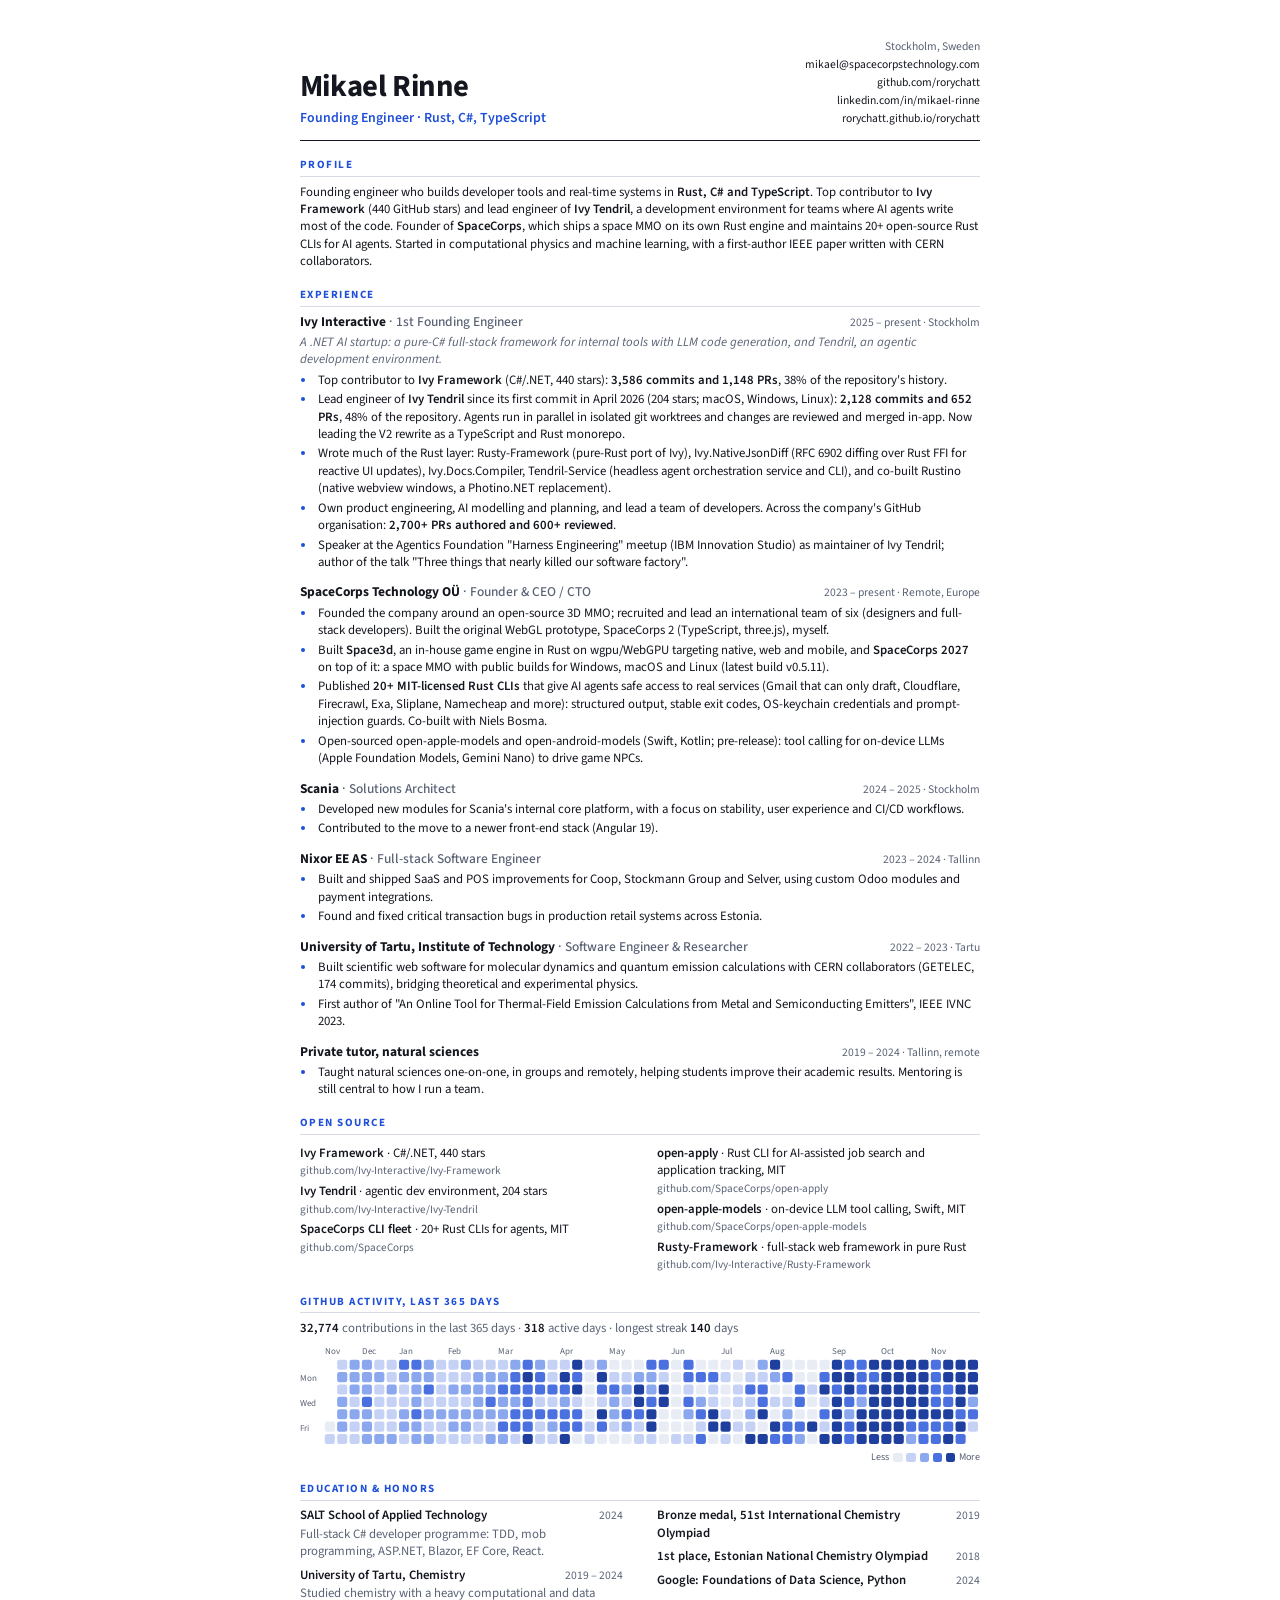
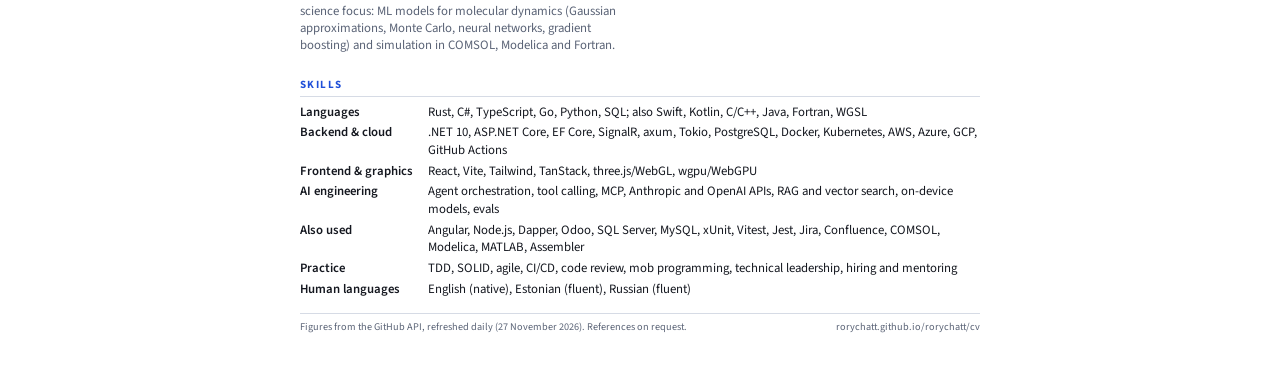
==== commit 12b48aac: "chore: refresh GitHub data (2026-11-27)" ====
--- a/cv/index.html
+++ b/cv/index.html
@@ -221,8 +221,8 @@
   <h2>GitHub activity, last 365 days</h2>
   <div class="act">
       <!-- BEGIN activity -->
-      <p class="act-sum"><b>32,445</b> contributions in the last 365 days &middot; <b>318</b> active days &middot; longest streak <b>140</b> days</p>
-      <svg class="act-graph" viewBox="0 0 605 91" role="img" aria-label="GitHub contributions per day, last 365 days, 32,445 in total"><text x="22" y="9" class="mo">Nov</text><text x="55" y="9" class="mo">Dec</text><text x="88" y="9" class="mo">Jan</text><text x="132" y="9" class="mo">Feb</text><text x="176" y="9" class="mo">Mar</text><text x="231" y="9" class="mo">Apr</text><text x="275" y="9" class="mo">May</text><text x="330" y="9" class="mo">Jun</text><text x="374" y="9" class="mo">Jul</text><text x="418" y="9" class="mo">Aug</text><text x="473" y="9" class="mo">Sep</text><text x="517" y="9" class="mo">Oct</text><text x="561" y="9" class="mo">Nov</text><text x="0" y="33" class="dw">Mon</text><text x="0" y="55" class="dw">Wed</text><text x="0" y="77" class="dw">Fri</text><rect x="22" y="58" width="9" height="9" rx="2" class="l1"><title>2025-11-27: 10 contributions</title></rect><rect x="22" y="69" width="9" height="9" rx="2" class="l0"><title>2025-11-28: 0 contributions</title></rect><rect x="22" y="80" width="9" height="9" rx="2" class="l1"><title>2025-11-29: 2 contributions</title></rect><rect x="33" y="14" width="9" height="9" rx="2" class="l1"><title>2025-11-30: 10 contributions</title></rect><rect x="33" y="25" width="9" height="9" rx="2" class="l2"><title>2025-12-01: 29 contributions</title></rect><rect x="33" y="36" width="9" height="9" rx="2" class="l2"><title>2025-12-02: 15 contributions</title></rect><rect x="33" y="47" width="9" height="9" rx="2" class="l2"><title>2025-12-03: 30 contributions</title></rect><rect x="33" y="58" width="9" height="9" rx="2" class="l2"><title>2025-12-04: 21 contributions</title></rect><rect x="33" y="69" width="9" height="9" rx="2" class="l2"><title>2025-12-05: 22 contributions</title></rect><rect x="33" y="80" width="9" height="9" rx="2" class="l1"><title>2025-12-06: 14 contributions</title></rect><rect x="44" y="14" width="9" height="9" rx="2" class="l2"><title>2025-12-07: 24 contributions</title></rect><rect x="44" y="25" width="9" height="9" rx="2" class="l2"><title>2025-12-08: 16 contributions</title></rect><rect x="44" y="36" width="9" height="9" rx="2" class="l2"><title>2025-12-09: 19 contributions</title></rect><rect x="44" y="47" width="9" height="9" rx="2" class="l1"><title>2025-12-10: 13 contributions</title></rect><rect x="44" y="58" width="9" height="9" rx="2" class="l2"><title>2025-12-11: 19 contributions</title></rect><rect x="44" y="69" width="9" height="9" rx="2" class="l1"><title>2025-12-12: 13 contributions</title></rect><rect x="44" y="80" width="9" height="9" rx="2" class="l1"><title>2025-12-13: 11 contributions</title></rect><rect x="55" y="14" width="9" height="9" rx="2" class="l2"><title>2025-12-14: 16 contributions</title></rect><rect x="55" y="25" width="9" height="9" rx="2" class="l2"><title>2025-12-15: 16 contributions</title></rect><rect x="55" y="36" width="9" height="9" rx="2" class="l2"><title>2025-12-16: 30 contributions</title></rect><rect x="55" y="47" width="9" height="9" rx="2" class="l3"><title>2025-12-17: 43 contributions</title></rect><rect x="55" y="58" width="9" height="9" rx="2" class="l2"><title>2025-12-18: 28 contributions</title></rect><rect x="55" y="69" width="9" height="9" rx="2" class="l2"><title>2025-12-19: 30 contributions</title></rect><rect x="55" y="80" width="9" height="9" rx="2" class="l2"><title>2025-12-20: 22 contributions</title></rect><rect x="66" y="14" width="9" height="9" rx="2" class="l1"><title>2025-12-21: 13 contributions</title></rect><rect x="66" y="25" width="9" height="9" rx="2" class="l2"><title>2025-12-22: 27 contributions</title></rect><rect x="66" y="36" width="9" height="9" rx="2" class="l2"><title>2025-12-23: 15 contributions</title></rect><rect x="66" y="47" width="9" height="9" rx="2" class="l1"><title>2025-12-24: 10 contributions</title></rect><rect x="66" y="58" width="9" height="9" rx="2" class="l1"><title>2025-12-25: 9 contributions</title></rect><rect x="66" y="69" width="9" height="9" rx="2" class="l1"><title>2025-12-26: 13 contributions</title></rect><rect x="66" y="80" width="9" height="9" rx="2" class="l2"><title>2025-12-27: 26 contributions</title></rect><rect x="77" y="14" width="9" height="9" rx="2" class="l1"><title>2025-12-28: 14 contributions</title></rect><rect x="77" y="25" width="9" height="9" rx="2" class="l1"><title>2025-12-29: 7 contributions</title></rect><rect x="77" y="36" width="9" height="9" rx="2" class="l2"><title>2025-12-30: 17 contributions</title></rect><rect x="77" y="47" width="9" height="9" rx="2" class="l1"><title>2025-12-31: 7 contributions</title></rect><rect x="77" y="58" width="9" height="9" rx="2" class="l1"><title>2026-01-01: 10 contributions</title></rect><rect x="77" y="69" width="9" height="9" rx="2" class="l1"><title>2026-01-02: 8 contributions</title></rect><rect x="77" y="80" width="9" height="9" rx="2" class="l2"><title>2026-01-03: 29 contributions</title></rect><rect x="88" y="14" width="9" height="9" rx="2" class="l3"><title>2026-01-04: 52 contributions</title></rect><rect x="88" y="25" width="9" height="9" rx="2" class="l2"><title>2026-01-05: 17 contributions</title></rect><rect x="88" y="36" width="9" height="9" rx="2" class="l1"><title>2026-01-06: 14 contributions</title></rect><rect x="88" y="47" width="9" height="9" rx="2" class="l1"><title>2026-01-07: 11 contributions</title></rect><rect x="88" y="58" width="9" height="9" rx="2" class="l2"><title>2026-01-08: 30 contributions</title></rect><rect x="88" y="69" width="9" height="9" rx="2" class="l2"><title>2026-01-09: 20 contributions</title></rect><rect x="88" y="80" width="9" height="9" rx="2" class="l1"><title>2026-01-10: 14 contributions</title></rect><rect x="99" y="14" width="9" height="9" rx="2" class="l3"><title>2026-01-11: 37 contributions</title></rect><rect x="99" y="25" width="9" height="9" rx="2" class="l2"><title>2026-01-12: 24 contributions</title></rect><rect x="99" y="36" width="9" height="9" rx="2" class="l2"><title>2026-01-13: 36 contributions</title></rect><rect x="99" y="47" width="9" height="9" rx="2" class="l2"><title>2026-01-14: 20 contributions</title></rect><rect x="99" y="58" width="9" height="9" rx="2" class="l3"><title>2026-01-15: 46 contributions</title></rect><rect x="99" y="69" width="9" height="9" rx="2" class="l2"><title>2026-01-16: 18 contributions</title></rect><rect x="99" y="80" width="9" height="9" rx="2" class="l2"><title>2026-01-17: 21 contributions</title></rect><rect x="110" y="14" width="9" height="9" rx="2" class="l2"><title>2026-01-18: 20 contributions</title></rect><rect x="110" y="25" width="9" height="9" rx="2" class="l2"><title>2026-01-19: 27 contributions</title></rect><rect x="110" y="36" width="9" height="9" rx="2" class="l3"><title>2026-01-20: 39 contributions</title></rect><rect x="110" y="47" width="9" height="9" rx="2" class="l2"><title>2026-01-21: 15 contributions</title></rect><rect x="110" y="58" width="9" height="9" rx="2" class="l2"><title>2026-01-22: 35 contributions</title></rect><rect x="110" y="69" width="9" height="9" rx="2" class="l1"><title>2026-01-23: 14 contributions</title></rect><rect x="110" y="80" width="9" height="9" rx="2" class="l2"><title>2026-01-24: 18 contributions</title></rect><rect x="121" y="14" width="9" height="9" rx="2" class="l1"><title>2026-01-25: 14 contributions</title></rect><rect x="121" y="25" width="9" height="9" rx="2" class="l1"><title>2026-01-26: 13 contributions</title></rect><rect x="121" y="36" width="9" height="9" rx="2" class="l1"><title>2026-01-27: 14 contributions</title></rect><rect x="121" y="47" width="9" height="9" rx="2" class="l1"><title>2026-01-28: 11 contributions</title></rect><rect x="121" y="58" width="9" height="9" rx="2" class="l2"><title>2026-01-29: 29 contributions</title></rect><rect x="121" y="69" width="9" height="9" rx="2" class="l1"><title>2026-01-30: 7 contributions</title></rect><rect x="121" y="80" width="9" height="9" rx="2" class="l1"><title>2026-01-31: 10 contributions</title></rect><rect x="132" y="14" width="9" height="9" rx="2" class="l1"><title>2026-02-01: 7 contributions</title></rect><rect x="132" y="25" width="9" height="9" rx="2" class="l1"><title>2026-02-02: 11 contributions</title></rect><rect x="132" y="36" width="9" height="9" rx="2" class="l2"><title>2026-02-03: 17 contributions</title></rect><rect x="132" y="47" width="9" height="9" rx="2" class="l1"><title>2026-02-04: 14 contributions</title></rect><rect x="132" y="58" width="9" height="9" rx="2" class="l2"><title>2026-02-05: 20 contributions</title></rect><rect x="132" y="69" width="9" height="9" rx="2" class="l2"><title>2026-02-06: 20 contributions</title></rect><rect x="132" y="80" width="9" height="9" rx="2" class="l1"><title>2026-02-07: 6 contributions</title></rect><rect x="143" y="14" width="9" height="9" rx="2" class="l2"><title>2026-02-08: 23 contributions</title></rect><rect x="143" y="25" width="9" height="9" rx="2" class="l2"><title>2026-02-09: 15 contributions</title></rect><rect x="143" y="36" width="9" height="9" rx="2" class="l2"><title>2026-02-10: 18 contributions</title></rect><rect x="143" y="47" width="9" height="9" rx="2" class="l1"><title>2026-02-11: 14 contributions</title></rect><rect x="143" y="58" width="9" height="9" rx="2" class="l2"><title>2026-02-12: 16 contributions</title></rect><rect x="143" y="69" width="9" height="9" rx="2" class="l2"><title>2026-02-13: 19 contributions</title></rect><rect x="143" y="80" width="9" height="9" rx="2" class="l1"><title>2026-02-14: 8 contributions</title></rect><rect x="154" y="14" width="9" height="9" rx="2" class="l1"><title>2026-02-15: 14 contributions</title></rect><rect x="154" y="25" width="9" height="9" rx="2" class="l2"><title>2026-02-16: 33 contributions</title></rect><rect x="154" y="36" width="9" height="9" rx="2" class="l2"><title>2026-02-17: 24 contributions</title></rect><rect x="154" y="47" width="9" height="9" rx="2" class="l2"><title>2026-02-18: 27 contributions</title></rect><rect x="154" y="58" width="9" height="9" rx="2" class="l2"><title>2026-02-19: 20 contributions</title></rect><rect x="154" y="69" width="9" height="9" rx="2" class="l1"><title>2026-02-20: 14 contributions</title></rect><rect x="154" y="80" width="9" height="9" rx="2" class="l1"><title>2026-02-21: 9 contributions</title></rect><rect x="165" y="14" width="9" height="9" rx="2" class="l2"><title>2026-02-22: 15 contributions</title></rect><rect x="165" y="25" width="9" height="9" rx="2" class="l2"><title>2026-02-23: 22 contributions</title></rect><rect x="165" y="36" width="9" height="9" rx="2" class="l2"><title>2026-02-24: 21 contributions</title></rect><rect x="165" y="47" width="9" height="9" rx="2" class="l3"><title>2026-02-25: 91 contributions</title></rect><rect x="165" y="58" width="9" height="9" rx="2" class="l2"><title>2026-02-26: 16 contributions</title></rect><rect x="165" y="69" width="9" height="9" rx="2" class="l1"><title>2026-02-27: 7 contributions</title></rect><rect x="165" y="80" width="9" height="9" rx="2" class="l2"><title>2026-02-28: 16 contributions</title></rect><rect x="176" y="14" width="9" height="9" rx="2" class="l2"><title>2026-03-01: 15 contributions</title></rect><rect x="176" y="25" width="9" height="9" rx="2" class="l2"><title>2026-03-02: 17 contributions</title></rect><rect x="176" y="36" width="9" height="9" rx="2" class="l3"><title>2026-03-03: 42 contributions</title></rect><rect x="176" y="47" width="9" height="9" rx="2" class="l2"><title>2026-03-04: 20 contributions</title></rect><rect x="176" y="58" width="9" height="9" rx="2" class="l2"><title>2026-03-05: 19 contributions</title></rect><rect x="176" y="69" width="9" height="9" rx="2" class="l3"><title>2026-03-06: 99 contributions</title></rect><rect x="176" y="80" width="9" height="9" rx="2" class="l2"><title>2026-03-07: 20 contributions</title></rect><rect x="187" y="14" width="9" height="9" rx="2" class="l2"><title>2026-03-08: 20 contributions</title></rect><rect x="187" y="25" width="9" height="9" rx="2" class="l3"><title>2026-03-09: 59 contributions</title></rect><rect x="187" y="36" width="9" height="9" rx="2" class="l3"><title>2026-03-10: 67 contributions</title></rect><rect x="187" y="47" width="9" height="9" rx="2" class="l2"><title>2026-03-11: 36 contributions</title></rect><rect x="187" y="58" width="9" height="9" rx="2" class="l3"><title>2026-03-12: 45 contributions</title></rect><rect x="187" y="69" width="9" height="9" rx="2" class="l3"><title>2026-03-13: 49 contributions</title></rect><rect x="187" y="80" width="9" height="9" rx="2" class="l1"><title>2026-03-14: 13 contributions</title></rect><rect x="198" y="14" width="9" height="9" rx="2" class="l3"><title>2026-03-15: 89 contributions</title></rect><rect x="198" y="25" width="9" height="9" rx="2" class="l4"><title>2026-03-16: 120 contributions</title></rect><rect x="198" y="36" width="9" height="9" rx="2" class="l3"><title>2026-03-17: 59 contributions</title></rect><rect x="198" y="47" width="9" height="9" rx="2" class="l3"><title>2026-03-18: 78 contributions</title></rect><rect x="198" y="58" width="9" height="9" rx="2" class="l3"><title>2026-03-19: 42 contributions</title></rect><rect x="198" y="69" width="9" height="9" rx="2" class="l3"><title>2026-03-20: 68 contributions</title></rect><rect x="198" y="80" width="9" height="9" rx="2" class="l4"><title>2026-03-21: 119 contributions</title></rect><rect x="209" y="14" width="9" height="9" rx="2" class="l2"><title>2026-03-22: 25 contributions</title></rect><rect x="209" y="25" width="9" height="9" rx="2" class="l3"><title>2026-03-23: 65 contributions</title></rect><rect x="209" y="36" width="9" height="9" rx="2" class="l3"><title>2026-03-24: 52 contributions</title></rect><rect x="209" y="47" width="9" height="9" rx="2" class="l1"><title>2026-03-25: 11 contributions</title></rect><rect x="209" y="58" width="9" height="9" rx="2" class="l3"><title>2026-03-26: 73 contributions</title></rect><rect x="209" y="69" width="9" height="9" rx="2" class="l1"><title>2026-03-27: 5 contributions</title></rect><rect x="209" y="80" width="9" height="9" rx="2" class="l1"><title>2026-03-28: 5 contributions</title></rect><rect x="220" y="14" width="9" height="9" rx="2" class="l1"><title>2026-03-29: 4 contributions</title></rect><rect x="220" y="25" width="9" height="9" rx="2" class="l1"><title>2026-03-30: 13 contributions</title></rect><rect x="220" y="36" width="9" height="9" rx="2" class="l3"><title>2026-03-31: 71 contributions</title></rect><rect x="220" y="47" width="9" height="9" rx="2" class="l1"><title>2026-04-01: 5 contributions</title></rect><rect x="220" y="58" width="9" height="9" rx="2" class="l3"><title>2026-04-02: 77 contributions</title></rect><rect x="220" y="69" width="9" height="9" rx="2" class="l2"><title>2026-04-03: 20 contributions</title></rect><rect x="220" y="80" width="9" height="9" rx="2" class="l1"><title>2026-04-04: 5 contributions</title></rect><rect x="231" y="14" width="9" height="9" rx="2" class="l1"><title>2026-04-05: 3 contributions</title></rect><rect x="231" y="25" width="9" height="9" rx="2" class="l4"><title>2026-04-06: 258 contributions</title></rect><rect x="231" y="36" width="9" height="9" rx="2" class="l3"><title>2026-04-07: 93 contributions</title></rect><rect x="231" y="47" width="9" height="9" rx="2" class="l2"><title>2026-04-08: 33 contributions</title></rect><rect x="231" y="58" width="9" height="9" rx="2" class="l3"><title>2026-04-09: 61 contributions</title></rect><rect x="231" y="69" width="9" height="9" rx="2" class="l3"><title>2026-04-10: 54 contributions</title></rect><rect x="231" y="80" width="9" height="9" rx="2" class="l4"><title>2026-04-11: 682 contributions</title></rect><rect x="242" y="14" width="9" height="9" rx="2" class="l4"><title>2026-04-12: 276 contributions</title></rect><rect x="242" y="25" width="9" height="9" rx="2" class="l3"><title>2026-04-13: 99 contributions</title></rect><rect x="242" y="36" width="9" height="9" rx="2" class="l4"><title>2026-04-14: 176 contributions</title></rect><rect x="242" y="47" width="9" height="9" rx="2" class="l1"><title>2026-04-15: 9 contributions</title></rect><rect x="242" y="58" width="9" height="9" rx="2" class="l3"><title>2026-04-16: 89 contributions</title></rect><rect x="242" y="69" width="9" height="9" rx="2" class="l3"><title>2026-04-17: 72 contributions</title></rect><rect x="242" y="80" width="9" height="9" rx="2" class="l0"><title>2026-04-18: 0 contributions</title></rect><rect x="253" y="14" width="9" height="9" rx="2" class="l1"><title>2026-04-19: 4 contributions</title></rect><rect x="253" y="25" width="9" height="9" rx="2" class="l0"><title>2026-04-20: 0 contributions</title></rect><rect x="253" y="36" width="9" height="9" rx="2" class="l0"><title>2026-04-21: 0 contributions</title></rect><rect x="253" y="47" width="9" height="9" rx="2" class="l0"><title>2026-04-22: 0 contributions</title></rect><rect x="253" y="58" width="9" height="9" rx="2" class="l0"><title>2026-04-23: 0 contributions</title></rect><rect x="253" y="69" width="9" height="9" rx="2" class="l1"><title>2026-04-24: 12 contributions</title></rect><rect x="253" y="80" width="9" height="9" rx="2" class="l1"><title>2026-04-25: 10 contributions</title></rect><rect x="264" y="14" width="9" height="9" rx="2" class="l2"><title>2026-04-26: 17 contributions</title></rect><rect x="264" y="25" width="9" height="9" rx="2" class="l4"><title>2026-04-27: 117 contributions</title></rect><rect x="264" y="36" width="9" height="9" rx="2" class="l3"><title>2026-04-28: 42 contributions</title></rect><rect x="264" y="47" width="9" height="9" rx="2" class="l1"><title>2026-04-29: 7 contributions</title></rect><rect x="264" y="58" width="9" height="9" rx="2" class="l4"><title>2026-04-30: 273 contributions</title></rect><rect x="264" y="69" width="9" height="9" rx="2" class="l3"><title>2026-05-01: 51 contributions</title></rect><rect x="264" y="80" width="9" height="9" rx="2" class="l0"><title>2026-05-02: 0 contributions</title></rect><rect x="275" y="14" width="9" height="9" rx="2" class="l0"><title>2026-05-03: 0 contributions</title></rect><rect x="275" y="25" width="9" height="9" rx="2" class="l1"><title>2026-05-04: 8 contributions</title></rect><rect x="275" y="36" width="9" height="9" rx="2" class="l3"><title>2026-05-05: 57 contributions</title></rect><rect x="275" y="47" width="9" height="9" rx="2" class="l2"><title>2026-05-06: 16 contributions</title></rect><rect x="275" y="58" width="9" height="9" rx="2" class="l2"><title>2026-05-07: 23 contributions</title></rect><rect x="275" y="69" width="9" height="9" rx="2" class="l1"><title>2026-05-08: 7 contributions</title></rect><rect x="275" y="80" width="9" height="9" rx="2" class="l0"><title>2026-05-09: 0 contributions</title></rect><rect x="286" y="14" width="9" height="9" rx="2" class="l0"><title>2026-05-10: 0 contributions</title></rect><rect x="286" y="25" width="9" height="9" rx="2" class="l1"><title>2026-05-11: 13 contributions</title></rect><rect x="286" y="36" width="9" height="9" rx="2" class="l2"><title>2026-05-12: 20 contributions</title></rect><rect x="286" y="47" width="9" height="9" rx="2" class="l1"><title>2026-05-13: 3 contributions</title></rect><rect x="286" y="58" width="9" height="9" rx="2" class="l3"><title>2026-05-14: 80 contributions</title></rect><rect x="286" y="69" width="9" height="9" rx="2" class="l2"><title>2026-05-15: 27 contributions</title></rect><rect x="286" y="80" width="9" height="9" rx="2" class="l0"><title>2026-05-16: 0 contributions</title></rect><rect x="297" y="14" width="9" height="9" rx="2" class="l0"><title>2026-05-17: 0 contributions</title></rect><rect x="297" y="25" width="9" height="9" rx="2" class="l2"><title>2026-05-18: 29 contributions</title></rect><rect x="297" y="36" width="9" height="9" rx="2" class="l4"><title>2026-05-19: 217 contributions</title></rect><rect x="297" y="47" width="9" height="9" rx="2" class="l4"><title>2026-05-20: 239 contributions</title></rect><rect x="297" y="58" width="9" height="9" rx="2" class="l3"><title>2026-05-21: 64 contributions</title></rect><rect x="297" y="69" width="9" height="9" rx="2" class="l1"><title>2026-05-22: 2 contributions</title></rect><rect x="297" y="80" width="9" height="9" rx="2" class="l1"><title>2026-05-23: 5 contributions</title></rect><rect x="308" y="14" width="9" height="9" rx="2" class="l3"><title>2026-05-24: 56 contributions</title></rect><rect x="308" y="25" width="9" height="9" rx="2" class="l2"><title>2026-05-25: 23 contributions</title></rect><rect x="308" y="36" width="9" height="9" rx="2" class="l2"><title>2026-05-26: 30 contributions</title></rect><rect x="308" y="47" width="9" height="9" rx="2" class="l3"><title>2026-05-27: 83 contributions</title></rect><rect x="308" y="58" width="9" height="9" rx="2" class="l4"><title>2026-05-28: 207 contributions</title></rect><rect x="308" y="69" width="9" height="9" rx="2" class="l4"><title>2026-05-29: 142 contributions</title></rect><rect x="308" y="80" width="9" height="9" rx="2" class="l1"><title>2026-05-30: 7 contributions</title></rect><rect x="319" y="14" width="9" height="9" rx="2" class="l3"><title>2026-05-31: 38 contributions</title></rect><rect x="319" y="25" width="9" height="9" rx="2" class="l1"><title>2026-06-01: 5 contributions</title></rect><rect x="319" y="36" width="9" height="9" rx="2" class="l4"><title>2026-06-02: 138 contributions</title></rect><rect x="319" y="47" width="9" height="9" rx="2" class="l4"><title>2026-06-03: 142 contributions</title></rect><rect x="319" y="58" width="9" height="9" rx="2" class="l0"><title>2026-06-04: 0 contributions</title></rect><rect x="319" y="69" width="9" height="9" rx="2" class="l0"><title>2026-06-05: 0 contributions</title></rect><rect x="319" y="80" width="9" height="9" rx="2" class="l0"><title>2026-06-06: 0 contributions</title></rect><rect x="330" y="14" width="9" height="9" rx="2" class="l0"><title>2026-06-07: 0 contributions</title></rect><rect x="330" y="25" width="9" height="9" rx="2" class="l0"><title>2026-06-08: 0 contributions</title></rect><rect x="330" y="36" width="9" height="9" rx="2" class="l0"><title>2026-06-09: 0 contributions</title></rect><rect x="330" y="47" width="9" height="9" rx="2" class="l0"><title>2026-06-10: 0 contributions</title></rect><rect x="330" y="58" width="9" height="9" rx="2" class="l0"><title>2026-06-11: 0 contributions</title></rect><rect x="330" y="69" width="9" height="9" rx="2" class="l0"><title>2026-06-12: 0 contributions</title></rect><rect x="330" y="80" width="9" height="9" rx="2" class="l1"><title>2026-06-13: 12 contributions</title></rect><rect x="341" y="14" width="9" height="9" rx="2" class="l3"><title>2026-06-14: 76 contributions</title></rect><rect x="341" y="25" width="9" height="9" rx="2" class="l3"><title>2026-06-15: 52 contributions</title></rect><rect x="341" y="36" width="9" height="9" rx="2" class="l1"><title>2026-06-16: 1 contribution</title></rect><rect x="341" y="47" width="9" height="9" rx="2" class="l3"><title>2026-06-17: 45 contributions</title></rect><rect x="341" y="58" width="9" height="9" rx="2" class="l2"><title>2026-06-18: 24 contributions</title></rect><rect x="341" y="69" width="9" height="9" rx="2" class="l0"><title>2026-06-19: 0 contributions</title></rect><rect x="341" y="80" width="9" height="9" rx="2" class="l1"><title>2026-06-20: 2 contributions</title></rect><rect x="352" y="14" width="9" height="9" rx="2" class="l0"><title>2026-06-21: 0 contributions</title></rect><rect x="352" y="25" width="9" height="9" rx="2" class="l3"><title>2026-06-22: 44 contributions</title></rect><rect x="352" y="36" width="9" height="9" rx="2" class="l0"><title>2026-06-23: 0 contributions</title></rect><rect x="352" y="47" width="9" height="9" rx="2" class="l2"><title>2026-06-24: 18 contributions</title></rect><rect x="352" y="58" width="9" height="9" rx="2" class="l3"><title>2026-06-25: 90 contributions</title></rect><rect x="352" y="69" width="9" height="9" rx="2" class="l1"><title>2026-06-26: 8 contributions</title></rect><rect x="352" y="80" width="9" height="9" rx="2" class="l3"><title>2026-06-27: 96 contributions</title></rect><rect x="363" y="14" width="9" height="9" rx="2" class="l0"><title>2026-06-28: 0 contributions</title></rect><rect x="363" y="25" width="9" height="9" rx="2" class="l3"><title>2026-06-29: 77 contributions</title></rect><rect x="363" y="36" width="9" height="9" rx="2" class="l1"><title>2026-06-30: 6 contributions</title></rect><rect x="363" y="47" width="9" height="9" rx="2" class="l1"><title>2026-07-01: 4 contributions</title></rect><rect x="363" y="58" width="9" height="9" rx="2" class="l4"><title>2026-07-02: 120 contributions</title></rect><rect x="363" y="69" width="9" height="9" rx="2" class="l4"><title>2026-07-03: 132 contributions</title></rect><rect x="363" y="80" width="9" height="9" rx="2" class="l0"><title>2026-07-04: 0 contributions</title></rect><rect x="374" y="14" width="9" height="9" rx="2" class="l0"><title>2026-07-05: 0 contributions</title></rect><rect x="374" y="25" width="9" height="9" rx="2" class="l1"><title>2026-07-06: 2 contributions</title></rect><rect x="374" y="36" width="9" height="9" rx="2" class="l0"><title>2026-07-07: 0 contributions</title></rect><rect x="374" y="47" width="9" height="9" rx="2" class="l0"><title>2026-07-08: 0 contributions</title></rect><rect x="374" y="58" width="9" height="9" rx="2" class="l1"><title>2026-07-09: 9 contributions</title></rect><rect x="374" y="69" width="9" height="9" rx="2" class="l4"><title>2026-07-10: 398 contributions</title></rect><rect x="374" y="80" width="9" height="9" rx="2" class="l1"><title>2026-07-11: 1 contribution</title></rect><rect x="385" y="14" width="9" height="9" rx="2" class="l1"><title>2026-07-12: 6 contributions</title></rect><rect x="385" y="25" width="9" height="9" rx="2" class="l0"><title>2026-07-13: 0 contributions</title></rect><rect x="385" y="36" width="9" height="9" rx="2" class="l1"><title>2026-07-14: 6 contributions</title></rect><rect x="385" y="47" width="9" height="9" rx="2" class="l1"><title>2026-07-15: 2 contributions</title></rect><rect x="385" y="58" width="9" height="9" rx="2" class="l0"><title>2026-07-16: 0 contributions</title></rect><rect x="385" y="69" width="9" height="9" rx="2" class="l1"><title>2026-07-17: 1 contribution</title></rect><rect x="385" y="80" width="9" height="9" rx="2" class="l0"><title>2026-07-18: 0 contributions</title></rect><rect x="396" y="14" width="9" height="9" rx="2" class="l0"><title>2026-07-19: 0 contributions</title></rect><rect x="396" y="25" width="9" height="9" rx="2" class="l1"><title>2026-07-20: 4 contributions</title></rect><rect x="396" y="36" width="9" height="9" rx="2" class="l3"><title>2026-07-21: 58 contributions</title></rect><rect x="396" y="47" width="9" height="9" rx="2" class="l1"><title>2026-07-22: 1 contribution</title></rect><rect x="396" y="58" width="9" height="9" rx="2" class="l2"><title>2026-07-23: 24 contributions</title></rect><rect x="396" y="69" width="9" height="9" rx="2" class="l1"><title>2026-07-24: 3 contributions</title></rect><rect x="396" y="80" width="9" height="9" rx="2" class="l4"><title>2026-07-25: 178 contributions</title></rect><rect x="407" y="14" width="9" height="9" rx="2" class="l2"><title>2026-07-26: 32 contributions</title></rect><rect x="407" y="25" width="9" height="9" rx="2" class="l1"><title>2026-07-27: 11 contributions</title></rect><rect x="407" y="36" width="9" height="9" rx="2" class="l3"><title>2026-07-28: 68 contributions</title></rect><rect x="407" y="47" width="9" height="9" rx="2" class="l3"><title>2026-07-29: 81 contributions</title></rect><rect x="407" y="58" width="9" height="9" rx="2" class="l4"><title>2026-07-30: 162 contributions</title></rect><rect x="407" y="69" width="9" height="9" rx="2" class="l0"><title>2026-07-31: 0 contributions</title></rect><rect x="407" y="80" width="9" height="9" rx="2" class="l4"><title>2026-08-01: 185 contributions</title></rect><rect x="418" y="14" width="9" height="9" rx="2" class="l4"><title>2026-08-02: 586 contributions</title></rect><rect x="418" y="25" width="9" height="9" rx="2" class="l2"><title>2026-08-03: 22 contributions</title></rect><rect x="418" y="36" width="9" height="9" rx="2" class="l0"><title>2026-08-04: 0 contributions</title></rect><rect x="418" y="47" width="9" height="9" rx="2" class="l1"><title>2026-08-05: 3 contributions</title></rect><rect x="418" y="58" width="9" height="9" rx="2" class="l0"><title>2026-08-06: 0 contributions</title></rect><rect x="418" y="69" width="9" height="9" rx="2" class="l4"><title>2026-08-07: 141 contributions</title></rect><rect x="418" y="80" width="9" height="9" rx="2" class="l3"><title>2026-08-08: 61 contributions</title></rect><rect x="429" y="14" width="9" height="9" rx="2" class="l0"><title>2026-08-09: 0 contributions</title></rect><rect x="429" y="25" width="9" height="9" rx="2" class="l3"><title>2026-08-10: 101 contributions</title></rect><rect x="429" y="36" width="9" height="9" rx="2" class="l0"><title>2026-08-11: 0 contributions</title></rect><rect x="429" y="47" width="9" height="9" rx="2" class="l1"><title>2026-08-12: 10 contributions</title></rect><rect x="429" y="58" width="9" height="9" rx="2" class="l2"><title>2026-08-13: 32 contributions</title></rect><rect x="429" y="69" width="9" height="9" rx="2" class="l3"><title>2026-08-14: 85 contributions</title></rect><rect x="429" y="80" width="9" height="9" rx="2" class="l3"><title>2026-08-15: 94 contributions</title></rect><rect x="440" y="14" width="9" height="9" rx="2" class="l0"><title>2026-08-16: 0 contributions</title></rect><rect x="440" y="25" width="9" height="9" rx="2" class="l0"><title>2026-08-17: 0 contributions</title></rect><rect x="440" y="36" width="9" height="9" rx="2" class="l3"><title>2026-08-18: 47 contributions</title></rect><rect x="440" y="47" width="9" height="9" rx="2" class="l3"><title>2026-08-19: 86 contributions</title></rect><rect x="440" y="58" width="9" height="9" rx="2" class="l0"><title>2026-08-20: 0 contributions</title></rect><rect x="440" y="69" width="9" height="9" rx="2" class="l3"><title>2026-08-21: 50 contributions</title></rect><rect x="440" y="80" width="9" height="9" rx="2" class="l2"><title>2026-08-22: 16 contributions</title></rect><rect x="451" y="14" width="9" height="9" rx="2" class="l0"><title>2026-08-23: 0 contributions</title></rect><rect x="451" y="25" width="9" height="9" rx="2" class="l0"><title>2026-08-24: 0 contributions</title></rect><rect x="451" y="36" width="9" height="9" rx="2" class="l1"><title>2026-08-25: 11 contributions</title></rect><rect x="451" y="47" width="9" height="9" rx="2" class="l0"><title>2026-08-26: 0 contributions</title></rect><rect x="451" y="58" width="9" height="9" rx="2" class="l0"><title>2026-08-27: 0 contributions</title></rect><rect x="451" y="69" width="9" height="9" rx="2" class="l4"><title>2026-08-28: 136 contributions</title></rect><rect x="451" y="80" width="9" height="9" rx="2" class="l0"><title>2026-08-29: 0 contributions</title></rect><rect x="462" y="14" width="9" height="9" rx="2" class="l0"><title>2026-08-30: 0 contributions</title></rect><rect x="462" y="25" width="9" height="9" rx="2" class="l3"><title>2026-08-31: 83 contributions</title></rect><rect x="462" y="36" width="9" height="9" rx="2" class="l4"><title>2026-09-01: 203 contributions</title></rect><rect x="462" y="47" width="9" height="9" rx="2" class="l1"><title>2026-09-02: 6 contributions</title></rect><rect x="462" y="58" width="9" height="9" rx="2" class="l3"><title>2026-09-03: 70 contributions</title></rect><rect x="462" y="69" width="9" height="9" rx="2" class="l1"><title>2026-09-04: 13 contributions</title></rect><rect x="462" y="80" width="9" height="9" rx="2" class="l4"><title>2026-09-05: 1371 contributions</title></rect><rect x="473" y="14" width="9" height="9" rx="2" class="l4"><title>2026-09-06: 378 contributions</title></rect><rect x="473" y="25" width="9" height="9" rx="2" class="l4"><title>2026-09-07: 1160 contributions</title></rect><rect x="473" y="36" width="9" height="9" rx="2" class="l3"><title>2026-09-08: 69 contributions</title></rect><rect x="473" y="47" width="9" height="9" rx="2" class="l4"><title>2026-09-09: 206 contributions</title></rect><rect x="473" y="58" width="9" height="9" rx="2" class="l4"><title>2026-09-10: 318 contributions</title></rect><rect x="473" y="69" width="9" height="9" rx="2" class="l4"><title>2026-09-11: 345 contributions</title></rect><rect x="473" y="80" width="9" height="9" rx="2" class="l4"><title>2026-09-12: 960 contributions</title></rect><rect x="484" y="14" width="9" height="9" rx="2" class="l3"><title>2026-09-13: 80 contributions</title></rect><rect x="484" y="25" width="9" height="9" rx="2" class="l4"><title>2026-09-14: 957 contributions</title></rect><rect x="484" y="36" width="9" height="9" rx="2" class="l4"><title>2026-09-15: 349 contributions</title></rect><rect x="484" y="47" width="9" height="9" rx="2" class="l3"><title>2026-09-16: 76 contributions</title></rect><rect x="484" y="58" width="9" height="9" rx="2" class="l2"><title>2026-09-17: 17 contributions</title></rect><rect x="484" y="69" width="9" height="9" rx="2" class="l3"><title>2026-09-18: 56 contributions</title></rect><rect x="484" y="80" width="9" height="9" rx="2" class="l3"><title>2026-09-19: 77 contributions</title></rect><rect x="495" y="14" width="9" height="9" rx="2" class="l3"><title>2026-09-20: 62 contributions</title></rect><rect x="495" y="25" width="9" height="9" rx="2" class="l3"><title>2026-09-21: 99 contributions</title></rect><rect x="495" y="36" width="9" height="9" rx="2" class="l4"><title>2026-09-22: 113 contributions</title></rect><rect x="495" y="47" width="9" height="9" rx="2" class="l2"><title>2026-09-23: 16 contributions</title></rect><rect x="495" y="58" width="9" height="9" rx="2" class="l4"><title>2026-09-24: 310 contributions</title></rect><rect x="495" y="69" width="9" height="9" rx="2" class="l4"><title>2026-09-25: 645 contributions</title></rect><rect x="495" y="80" width="9" height="9" rx="2" class="l4"><title>2026-09-26: 441 contributions</title></rect><rect x="506" y="14" width="9" height="9" rx="2" class="l4"><title>2026-09-27: 271 contributions</title></rect><rect x="506" y="25" width="9" height="9" rx="2" class="l3"><title>2026-09-28: 42 contributions</title></rect><rect x="506" y="36" width="9" height="9" rx="2" class="l4"><title>2026-09-29: 268 contributions</title></rect><rect x="506" y="47" width="9" height="9" rx="2" class="l4"><title>2026-09-30: 249 contributions</title></rect><rect x="506" y="58" width="9" height="9" rx="2" class="l4"><title>2026-10-01: 254 contributions</title></rect><rect x="506" y="69" width="9" height="9" rx="2" class="l4"><title>2026-10-02: 184 contributions</title></rect><rect x="506" y="80" width="9" height="9" rx="2" class="l4"><title>2026-10-03: 323 contributions</title></rect><rect x="517" y="14" width="9" height="9" rx="2" class="l4"><title>2026-10-04: 360 contributions</title></rect><rect x="517" y="25" width="9" height="9" rx="2" class="l4"><title>2026-10-05: 378 contributions</title></rect><rect x="517" y="36" width="9" height="9" rx="2" class="l4"><title>2026-10-06: 286 contributions</title></rect><rect x="517" y="47" width="9" height="9" rx="2" class="l4"><title>2026-10-07: 1140 contributions</title></rect><rect x="517" y="58" width="9" height="9" rx="2" class="l4"><title>2026-10-08: 281 contributions</title></rect><rect x="517" y="69" width="9" height="9" rx="2" class="l4"><title>2026-10-09: 117 contributions</title></rect><rect x="517" y="80" width="9" height="9" rx="2" class="l4"><title>2026-10-10: 242 contributions</title></rect><rect x="528" y="14" width="9" height="9" rx="2" class="l4"><title>2026-10-11: 280 contributions</title></rect><rect x="528" y="25" width="9" height="9" rx="2" class="l4"><title>2026-10-12: 205 contributions</title></rect><rect x="528" y="36" width="9" height="9" rx="2" class="l4"><title>2026-10-13: 445 contributions</title></rect><rect x="528" y="47" width="9" height="9" rx="2" class="l4"><title>2026-10-14: 476 contributions</title></rect><rect x="528" y="58" width="9" height="9" rx="2" class="l4"><title>2026-10-15: 164 contributions</title></rect><rect x="528" y="69" width="9" height="9" rx="2" class="l4"><title>2026-10-16: 211 contributions</title></rect><rect x="528" y="80" width="9" height="9" rx="2" class="l4"><title>2026-10-17: 196 contributions</title></rect><rect x="539" y="14" width="9" height="9" rx="2" class="l4"><title>2026-10-18: 141 contributions</title></rect><rect x="539" y="25" width="9" height="9" rx="2" class="l4"><title>2026-10-19: 427 contributions</title></rect><rect x="539" y="36" width="9" height="9" rx="2" class="l4"><title>2026-10-20: 249 contributions</title></rect><rect x="539" y="47" width="9" height="9" rx="2" class="l4"><title>2026-10-21: 380 contributions</title></rect><rect x="539" y="58" width="9" height="9" rx="2" class="l4"><title>2026-10-22: 452 contributions</title></rect><rect x="539" y="69" width="9" height="9" rx="2" class="l3"><title>2026-10-23: 98 contributions</title></rect><rect x="539" y="80" width="9" height="9" rx="2" class="l2"><title>2026-10-24: 18 contributions</title></rect><rect x="550" y="14" width="9" height="9" rx="2" class="l4"><title>2026-10-25: 247 contributions</title></rect><rect x="550" y="25" width="9" height="9" rx="2" class="l4"><title>2026-10-26: 305 contributions</title></rect><rect x="550" y="36" width="9" height="9" rx="2" class="l4"><title>2026-10-27: 293 contributions</title></rect><rect x="550" y="47" width="9" height="9" rx="2" class="l4"><title>2026-10-28: 341 contributions</title></rect><rect x="550" y="58" width="9" height="9" rx="2" class="l4"><title>2026-10-29: 134 contributions</title></rect><rect x="550" y="69" width="9" height="9" rx="2" class="l3"><title>2026-10-30: 70 contributions</title></rect><rect x="550" y="80" width="9" height="9" rx="2" class="l3"><title>2026-10-31: 70 contributions</title></rect><rect x="561" y="14" width="9" height="9" rx="2" class="l3"><title>2026-11-01: 59 contributions</title></rect><rect x="561" y="25" width="9" height="9" rx="2" class="l3"><title>2026-11-02: 111 contributions</title></rect><rect x="561" y="36" width="9" height="9" rx="2" class="l3"><title>2026-11-03: 104 contributions</title></rect><rect x="561" y="47" width="9" height="9" rx="2" class="l3"><title>2026-11-04: 89 contributions</title></rect><rect x="561" y="58" width="9" height="9" rx="2" class="l4"><title>2026-11-05: 137 contributions</title></rect><rect x="561" y="69" width="9" height="9" rx="2" class="l3"><title>2026-11-06: 96 contributions</title></rect><rect x="561" y="80" width="9" height="9" rx="2" class="l3"><title>2026-11-07: 62 contributions</title></rect><rect x="572" y="14" width="9" height="9" rx="2" class="l4"><title>2026-11-08: 116 contributions</title></rect><rect x="572" y="25" width="9" height="9" rx="2" class="l4"><title>2026-11-09: 309 contributions</title></rect><rect x="572" y="36" width="9" height="9" rx="2" class="l3"><title>2026-11-10: 98 contributions</title></rect><rect x="572" y="47" width="9" height="9" rx="2" class="l3"><title>2026-11-11: 112 contributions</title></rect><rect x="572" y="58" width="9" height="9" rx="2" class="l4"><title>2026-11-12: 120 contributions</title></rect><rect x="572" y="69" width="9" height="9" rx="2" class="l3"><title>2026-11-13: 90 contributions</title></rect><rect x="572" y="80" width="9" height="9" rx="2" class="l4"><title>2026-11-14: 147 contributions</title></rect><rect x="583" y="14" width="9" height="9" rx="2" class="l4"><title>2026-11-15: 364 contributions</title></rect><rect x="583" y="25" width="9" height="9" rx="2" class="l4"><title>2026-11-16: 139 contributions</title></rect><rect x="583" y="36" width="9" height="9" rx="2" class="l4"><title>2026-11-17: 257 contributions</title></rect><rect x="583" y="47" width="9" height="9" rx="2" class="l4"><title>2026-11-18: 190 contributions</title></rect><rect x="583" y="58" width="9" height="9" rx="2" class="l3"><title>2026-11-19: 107 contributions</title></rect><rect x="583" y="69" width="9" height="9" rx="2" class="l4"><title>2026-11-20: 214 contributions</title></rect><rect x="583" y="80" width="9" height="9" rx="2" class="l3"><title>2026-11-21: 91 contributions</title></rect><rect x="594" y="14" width="9" height="9" rx="2" class="l4"><title>2026-11-22: 134 contributions</title></rect><rect x="594" y="25" width="9" height="9" rx="2" class="l4"><title>2026-11-23: 114 contributions</title></rect><rect x="594" y="36" width="9" height="9" rx="2" class="l3"><title>2026-11-24: 87 contributions</title></rect><rect x="594" y="47" width="9" height="9" rx="2" class="l2"><title>2026-11-25: 16 contributions</title></rect><rect x="594" y="58" width="9" height="9" rx="2" class="l2"><title>2026-11-26: 18 contributions</title></rect></svg>
+      <p class="act-sum"><b>32,774</b> contributions in the last 365 days &middot; <b>318</b> active days &middot; longest streak <b>140</b> days</p>
+      <svg class="act-graph" viewBox="0 0 605 91" role="img" aria-label="GitHub contributions per day, last 365 days, 32,774 in total"><text x="22" y="9" class="mo">Nov</text><text x="55" y="9" class="mo">Dec</text><text x="88" y="9" class="mo">Jan</text><text x="132" y="9" class="mo">Feb</text><text x="176" y="9" class="mo">Mar</text><text x="231" y="9" class="mo">Apr</text><text x="275" y="9" class="mo">May</text><text x="330" y="9" class="mo">Jun</text><text x="374" y="9" class="mo">Jul</text><text x="418" y="9" class="mo">Aug</text><text x="473" y="9" class="mo">Sep</text><text x="517" y="9" class="mo">Oct</text><text x="561" y="9" class="mo">Nov</text><text x="0" y="33" class="dw">Mon</text><text x="0" y="55" class="dw">Wed</text><text x="0" y="77" class="dw">Fri</text><rect x="22" y="69" width="9" height="9" rx="2" class="l0"><title>2025-11-28: 0 contributions</title></rect><rect x="22" y="80" width="9" height="9" rx="2" class="l1"><title>2025-11-29: 2 contributions</title></rect><rect x="33" y="14" width="9" height="9" rx="2" class="l1"><title>2025-11-30: 10 contributions</title></rect><rect x="33" y="25" width="9" height="9" rx="2" class="l2"><title>2025-12-01: 29 contributions</title></rect><rect x="33" y="36" width="9" height="9" rx="2" class="l1"><title>2025-12-02: 15 contributions</title></rect><rect x="33" y="47" width="9" height="9" rx="2" class="l2"><title>2025-12-03: 30 contributions</title></rect><rect x="33" y="58" width="9" height="9" rx="2" class="l2"><title>2025-12-04: 21 contributions</title></rect><rect x="33" y="69" width="9" height="9" rx="2" class="l2"><title>2025-12-05: 22 contributions</title></rect><rect x="33" y="80" width="9" height="9" rx="2" class="l1"><title>2025-12-06: 14 contributions</title></rect><rect x="44" y="14" width="9" height="9" rx="2" class="l2"><title>2025-12-07: 24 contributions</title></rect><rect x="44" y="25" width="9" height="9" rx="2" class="l2"><title>2025-12-08: 16 contributions</title></rect><rect x="44" y="36" width="9" height="9" rx="2" class="l2"><title>2025-12-09: 19 contributions</title></rect><rect x="44" y="47" width="9" height="9" rx="2" class="l1"><title>2025-12-10: 13 contributions</title></rect><rect x="44" y="58" width="9" height="9" rx="2" class="l2"><title>2025-12-11: 19 contributions</title></rect><rect x="44" y="69" width="9" height="9" rx="2" class="l1"><title>2025-12-12: 13 contributions</title></rect><rect x="44" y="80" width="9" height="9" rx="2" class="l1"><title>2025-12-13: 11 contributions</title></rect><rect x="55" y="14" width="9" height="9" rx="2" class="l2"><title>2025-12-14: 16 contributions</title></rect><rect x="55" y="25" width="9" height="9" rx="2" class="l2"><title>2025-12-15: 16 contributions</title></rect><rect x="55" y="36" width="9" height="9" rx="2" class="l2"><title>2025-12-16: 30 contributions</title></rect><rect x="55" y="47" width="9" height="9" rx="2" class="l3"><title>2025-12-17: 43 contributions</title></rect><rect x="55" y="58" width="9" height="9" rx="2" class="l2"><title>2025-12-18: 28 contributions</title></rect><rect x="55" y="69" width="9" height="9" rx="2" class="l2"><title>2025-12-19: 30 contributions</title></rect><rect x="55" y="80" width="9" height="9" rx="2" class="l2"><title>2025-12-20: 22 contributions</title></rect><rect x="66" y="14" width="9" height="9" rx="2" class="l1"><title>2025-12-21: 13 contributions</title></rect><rect x="66" y="25" width="9" height="9" rx="2" class="l2"><title>2025-12-22: 27 contributions</title></rect><rect x="66" y="36" width="9" height="9" rx="2" class="l1"><title>2025-12-23: 15 contributions</title></rect><rect x="66" y="47" width="9" height="9" rx="2" class="l1"><title>2025-12-24: 10 contributions</title></rect><rect x="66" y="58" width="9" height="9" rx="2" class="l1"><title>2025-12-25: 9 contributions</title></rect><rect x="66" y="69" width="9" height="9" rx="2" class="l1"><title>2025-12-26: 13 contributions</title></rect><rect x="66" y="80" width="9" height="9" rx="2" class="l2"><title>2025-12-27: 26 contributions</title></rect><rect x="77" y="14" width="9" height="9" rx="2" class="l1"><title>2025-12-28: 14 contributions</title></rect><rect x="77" y="25" width="9" height="9" rx="2" class="l1"><title>2025-12-29: 7 contributions</title></rect><rect x="77" y="36" width="9" height="9" rx="2" class="l2"><title>2025-12-30: 17 contributions</title></rect><rect x="77" y="47" width="9" height="9" rx="2" class="l1"><title>2025-12-31: 7 contributions</title></rect><rect x="77" y="58" width="9" height="9" rx="2" class="l1"><title>2026-01-01: 10 contributions</title></rect><rect x="77" y="69" width="9" height="9" rx="2" class="l1"><title>2026-01-02: 8 contributions</title></rect><rect x="77" y="80" width="9" height="9" rx="2" class="l2"><title>2026-01-03: 29 contributions</title></rect><rect x="88" y="14" width="9" height="9" rx="2" class="l3"><title>2026-01-04: 52 contributions</title></rect><rect x="88" y="25" width="9" height="9" rx="2" class="l2"><title>2026-01-05: 17 contributions</title></rect><rect x="88" y="36" width="9" height="9" rx="2" class="l1"><title>2026-01-06: 14 contributions</title></rect><rect x="88" y="47" width="9" height="9" rx="2" class="l1"><title>2026-01-07: 11 contributions</title></rect><rect x="88" y="58" width="9" height="9" rx="2" class="l2"><title>2026-01-08: 30 contributions</title></rect><rect x="88" y="69" width="9" height="9" rx="2" class="l2"><title>2026-01-09: 20 contributions</title></rect><rect x="88" y="80" width="9" height="9" rx="2" class="l1"><title>2026-01-10: 14 contributions</title></rect><rect x="99" y="14" width="9" height="9" rx="2" class="l3"><title>2026-01-11: 37 contributions</title></rect><rect x="99" y="25" width="9" height="9" rx="2" class="l2"><title>2026-01-12: 24 contributions</title></rect><rect x="99" y="36" width="9" height="9" rx="2" class="l2"><title>2026-01-13: 36 contributions</title></rect><rect x="99" y="47" width="9" height="9" rx="2" class="l2"><title>2026-01-14: 20 contributions</title></rect><rect x="99" y="58" width="9" height="9" rx="2" class="l3"><title>2026-01-15: 46 contributions</title></rect><rect x="99" y="69" width="9" height="9" rx="2" class="l2"><title>2026-01-16: 18 contributions</title></rect><rect x="99" y="80" width="9" height="9" rx="2" class="l2"><title>2026-01-17: 21 contributions</title></rect><rect x="110" y="14" width="9" height="9" rx="2" class="l2"><title>2026-01-18: 20 contributions</title></rect><rect x="110" y="25" width="9" height="9" rx="2" class="l2"><title>2026-01-19: 27 contributions</title></rect><rect x="110" y="36" width="9" height="9" rx="2" class="l3"><title>2026-01-20: 39 contributions</title></rect><rect x="110" y="47" width="9" height="9" rx="2" class="l1"><title>2026-01-21: 15 contributions</title></rect><rect x="110" y="58" width="9" height="9" rx="2" class="l2"><title>2026-01-22: 35 contributions</title></rect><rect x="110" y="69" width="9" height="9" rx="2" class="l1"><title>2026-01-23: 14 contributions</title></rect><rect x="110" y="80" width="9" height="9" rx="2" class="l2"><title>2026-01-24: 18 contributions</title></rect><rect x="121" y="14" width="9" height="9" rx="2" class="l1"><title>2026-01-25: 14 contributions</title></rect><rect x="121" y="25" width="9" height="9" rx="2" class="l1"><title>2026-01-26: 13 contributions</title></rect><rect x="121" y="36" width="9" height="9" rx="2" class="l1"><title>2026-01-27: 14 contributions</title></rect><rect x="121" y="47" width="9" height="9" rx="2" class="l1"><title>2026-01-28: 11 contributions</title></rect><rect x="121" y="58" width="9" height="9" rx="2" class="l2"><title>2026-01-29: 29 contributions</title></rect><rect x="121" y="69" width="9" height="9" rx="2" class="l1"><title>2026-01-30: 7 contributions</title></rect><rect x="121" y="80" width="9" height="9" rx="2" class="l1"><title>2026-01-31: 10 contributions</title></rect><rect x="132" y="14" width="9" height="9" rx="2" class="l1"><title>2026-02-01: 7 contributions</title></rect><rect x="132" y="25" width="9" height="9" rx="2" class="l1"><title>2026-02-02: 11 contributions</title></rect><rect x="132" y="36" width="9" height="9" rx="2" class="l2"><title>2026-02-03: 17 contributions</title></rect><rect x="132" y="47" width="9" height="9" rx="2" class="l1"><title>2026-02-04: 14 contributions</title></rect><rect x="132" y="58" width="9" height="9" rx="2" class="l2"><title>2026-02-05: 20 contributions</title></rect><rect x="132" y="69" width="9" height="9" rx="2" class="l2"><title>2026-02-06: 20 contributions</title></rect><rect x="132" y="80" width="9" height="9" rx="2" class="l1"><title>2026-02-07: 6 contributions</title></rect><rect x="143" y="14" width="9" height="9" rx="2" class="l2"><title>2026-02-08: 23 contributions</title></rect><rect x="143" y="25" width="9" height="9" rx="2" class="l1"><title>2026-02-09: 15 contributions</title></rect><rect x="143" y="36" width="9" height="9" rx="2" class="l2"><title>2026-02-10: 18 contributions</title></rect><rect x="143" y="47" width="9" height="9" rx="2" class="l1"><title>2026-02-11: 14 contributions</title></rect><rect x="143" y="58" width="9" height="9" rx="2" class="l2"><title>2026-02-12: 16 contributions</title></rect><rect x="143" y="69" width="9" height="9" rx="2" class="l2"><title>2026-02-13: 19 contributions</title></rect><rect x="143" y="80" width="9" height="9" rx="2" class="l1"><title>2026-02-14: 8 contributions</title></rect><rect x="154" y="14" width="9" height="9" rx="2" class="l1"><title>2026-02-15: 14 contributions</title></rect><rect x="154" y="25" width="9" height="9" rx="2" class="l2"><title>2026-02-16: 33 contributions</title></rect><rect x="154" y="36" width="9" height="9" rx="2" class="l2"><title>2026-02-17: 24 contributions</title></rect><rect x="154" y="47" width="9" height="9" rx="2" class="l2"><title>2026-02-18: 27 contributions</title></rect><rect x="154" y="58" width="9" height="9" rx="2" class="l2"><title>2026-02-19: 20 contributions</title></rect><rect x="154" y="69" width="9" height="9" rx="2" class="l1"><title>2026-02-20: 14 contributions</title></rect><rect x="154" y="80" width="9" height="9" rx="2" class="l1"><title>2026-02-21: 9 contributions</title></rect><rect x="165" y="14" width="9" height="9" rx="2" class="l1"><title>2026-02-22: 15 contributions</title></rect><rect x="165" y="25" width="9" height="9" rx="2" class="l2"><title>2026-02-23: 22 contributions</title></rect><rect x="165" y="36" width="9" height="9" rx="2" class="l2"><title>2026-02-24: 21 contributions</title></rect><rect x="165" y="47" width="9" height="9" rx="2" class="l3"><title>2026-02-25: 91 contributions</title></rect><rect x="165" y="58" width="9" height="9" rx="2" class="l2"><title>2026-02-26: 16 contributions</title></rect><rect x="165" y="69" width="9" height="9" rx="2" class="l1"><title>2026-02-27: 7 contributions</title></rect><rect x="165" y="80" width="9" height="9" rx="2" class="l2"><title>2026-02-28: 16 contributions</title></rect><rect x="176" y="14" width="9" height="9" rx="2" class="l1"><title>2026-03-01: 15 contributions</title></rect><rect x="176" y="25" width="9" height="9" rx="2" class="l2"><title>2026-03-02: 17 contributions</title></rect><rect x="176" y="36" width="9" height="9" rx="2" class="l3"><title>2026-03-03: 42 contributions</title></rect><rect x="176" y="47" width="9" height="9" rx="2" class="l2"><title>2026-03-04: 20 contributions</title></rect><rect x="176" y="58" width="9" height="9" rx="2" class="l2"><title>2026-03-05: 19 contributions</title></rect><rect x="176" y="69" width="9" height="9" rx="2" class="l3"><title>2026-03-06: 99 contributions</title></rect><rect x="176" y="80" width="9" height="9" rx="2" class="l2"><title>2026-03-07: 20 contributions</title></rect><rect x="187" y="14" width="9" height="9" rx="2" class="l2"><title>2026-03-08: 20 contributions</title></rect><rect x="187" y="25" width="9" height="9" rx="2" class="l3"><title>2026-03-09: 59 contributions</title></rect><rect x="187" y="36" width="9" height="9" rx="2" class="l3"><title>2026-03-10: 67 contributions</title></rect><rect x="187" y="47" width="9" height="9" rx="2" class="l2"><title>2026-03-11: 36 contributions</title></rect><rect x="187" y="58" width="9" height="9" rx="2" class="l3"><title>2026-03-12: 45 contributions</title></rect><rect x="187" y="69" width="9" height="9" rx="2" class="l3"><title>2026-03-13: 49 contributions</title></rect><rect x="187" y="80" width="9" height="9" rx="2" class="l1"><title>2026-03-14: 13 contributions</title></rect><rect x="198" y="14" width="9" height="9" rx="2" class="l3"><title>2026-03-15: 89 contributions</title></rect><rect x="198" y="25" width="9" height="9" rx="2" class="l4"><title>2026-03-16: 120 contributions</title></rect><rect x="198" y="36" width="9" height="9" rx="2" class="l3"><title>2026-03-17: 59 contributions</title></rect><rect x="198" y="47" width="9" height="9" rx="2" class="l3"><title>2026-03-18: 78 contributions</title></rect><rect x="198" y="58" width="9" height="9" rx="2" class="l3"><title>2026-03-19: 42 contributions</title></rect><rect x="198" y="69" width="9" height="9" rx="2" class="l3"><title>2026-03-20: 68 contributions</title></rect><rect x="198" y="80" width="9" height="9" rx="2" class="l4"><title>2026-03-21: 119 contributions</title></rect><rect x="209" y="14" width="9" height="9" rx="2" class="l2"><title>2026-03-22: 25 contributions</title></rect><rect x="209" y="25" width="9" height="9" rx="2" class="l3"><title>2026-03-23: 65 contributions</title></rect><rect x="209" y="36" width="9" height="9" rx="2" class="l3"><title>2026-03-24: 52 contributions</title></rect><rect x="209" y="47" width="9" height="9" rx="2" class="l1"><title>2026-03-25: 11 contributions</title></rect><rect x="209" y="58" width="9" height="9" rx="2" class="l3"><title>2026-03-26: 73 contributions</title></rect><rect x="209" y="69" width="9" height="9" rx="2" class="l1"><title>2026-03-27: 5 contributions</title></rect><rect x="209" y="80" width="9" height="9" rx="2" class="l1"><title>2026-03-28: 5 contributions</title></rect><rect x="220" y="14" width="9" height="9" rx="2" class="l1"><title>2026-03-29: 4 contributions</title></rect><rect x="220" y="25" width="9" height="9" rx="2" class="l1"><title>2026-03-30: 13 contributions</title></rect><rect x="220" y="36" width="9" height="9" rx="2" class="l3"><title>2026-03-31: 71 contributions</title></rect><rect x="220" y="47" width="9" height="9" rx="2" class="l1"><title>2026-04-01: 5 contributions</title></rect><rect x="220" y="58" width="9" height="9" rx="2" class="l3"><title>2026-04-02: 77 contributions</title></rect><rect x="220" y="69" width="9" height="9" rx="2" class="l2"><title>2026-04-03: 20 contributions</title></rect><rect x="220" y="80" width="9" height="9" rx="2" class="l1"><title>2026-04-04: 5 contributions</title></rect><rect x="231" y="14" width="9" height="9" rx="2" class="l1"><title>2026-04-05: 3 contributions</title></rect><rect x="231" y="25" width="9" height="9" rx="2" class="l4"><title>2026-04-06: 258 contributions</title></rect><rect x="231" y="36" width="9" height="9" rx="2" class="l3"><title>2026-04-07: 93 contributions</title></rect><rect x="231" y="47" width="9" height="9" rx="2" class="l2"><title>2026-04-08: 33 contributions</title></rect><rect x="231" y="58" width="9" height="9" rx="2" class="l3"><title>2026-04-09: 61 contributions</title></rect><rect x="231" y="69" width="9" height="9" rx="2" class="l3"><title>2026-04-10: 54 contributions</title></rect><rect x="231" y="80" width="9" height="9" rx="2" class="l4"><title>2026-04-11: 682 contributions</title></rect><rect x="242" y="14" width="9" height="9" rx="2" class="l4"><title>2026-04-12: 276 contributions</title></rect><rect x="242" y="25" width="9" height="9" rx="2" class="l3"><title>2026-04-13: 99 contributions</title></rect><rect x="242" y="36" width="9" height="9" rx="2" class="l4"><title>2026-04-14: 176 contributions</title></rect><rect x="242" y="47" width="9" height="9" rx="2" class="l1"><title>2026-04-15: 9 contributions</title></rect><rect x="242" y="58" width="9" height="9" rx="2" class="l3"><title>2026-04-16: 89 contributions</title></rect><rect x="242" y="69" width="9" height="9" rx="2" class="l3"><title>2026-04-17: 72 contributions</title></rect><rect x="242" y="80" width="9" height="9" rx="2" class="l0"><title>2026-04-18: 0 contributions</title></rect><rect x="253" y="14" width="9" height="9" rx="2" class="l1"><title>2026-04-19: 4 contributions</title></rect><rect x="253" y="25" width="9" height="9" rx="2" class="l0"><title>2026-04-20: 0 contributions</title></rect><rect x="253" y="36" width="9" height="9" rx="2" class="l0"><title>2026-04-21: 0 contributions</title></rect><rect x="253" y="47" width="9" height="9" rx="2" class="l0"><title>2026-04-22: 0 contributions</title></rect><rect x="253" y="58" width="9" height="9" rx="2" class="l0"><title>2026-04-23: 0 contributions</title></rect><rect x="253" y="69" width="9" height="9" rx="2" class="l1"><title>2026-04-24: 12 contributions</title></rect><rect x="253" y="80" width="9" height="9" rx="2" class="l1"><title>2026-04-25: 10 contributions</title></rect><rect x="264" y="14" width="9" height="9" rx="2" class="l2"><title>2026-04-26: 17 contributions</title></rect><rect x="264" y="25" width="9" height="9" rx="2" class="l4"><title>2026-04-27: 117 contributions</title></rect><rect x="264" y="36" width="9" height="9" rx="2" class="l3"><title>2026-04-28: 42 contributions</title></rect><rect x="264" y="47" width="9" height="9" rx="2" class="l1"><title>2026-04-29: 7 contributions</title></rect><rect x="264" y="58" width="9" height="9" rx="2" class="l4"><title>2026-04-30: 273 contributions</title></rect><rect x="264" y="69" width="9" height="9" rx="2" class="l3"><title>2026-05-01: 51 contributions</title></rect><rect x="264" y="80" width="9" height="9" rx="2" class="l0"><title>2026-05-02: 0 contributions</title></rect><rect x="275" y="14" width="9" height="9" rx="2" class="l0"><title>2026-05-03: 0 contributions</title></rect><rect x="275" y="25" width="9" height="9" rx="2" class="l1"><title>2026-05-04: 8 contributions</title></rect><rect x="275" y="36" width="9" height="9" rx="2" class="l3"><title>2026-05-05: 57 contributions</title></rect><rect x="275" y="47" width="9" height="9" rx="2" class="l2"><title>2026-05-06: 16 contributions</title></rect><rect x="275" y="58" width="9" height="9" rx="2" class="l2"><title>2026-05-07: 23 contributions</title></rect><rect x="275" y="69" width="9" height="9" rx="2" class="l1"><title>2026-05-08: 7 contributions</title></rect><rect x="275" y="80" width="9" height="9" rx="2" class="l0"><title>2026-05-09: 0 contributions</title></rect><rect x="286" y="14" width="9" height="9" rx="2" class="l0"><title>2026-05-10: 0 contributions</title></rect><rect x="286" y="25" width="9" height="9" rx="2" class="l1"><title>2026-05-11: 13 contributions</title></rect><rect x="286" y="36" width="9" height="9" rx="2" class="l2"><title>2026-05-12: 20 contributions</title></rect><rect x="286" y="47" width="9" height="9" rx="2" class="l1"><title>2026-05-13: 3 contributions</title></rect><rect x="286" y="58" width="9" height="9" rx="2" class="l3"><title>2026-05-14: 80 contributions</title></rect><rect x="286" y="69" width="9" height="9" rx="2" class="l2"><title>2026-05-15: 27 contributions</title></rect><rect x="286" y="80" width="9" height="9" rx="2" class="l0"><title>2026-05-16: 0 contributions</title></rect><rect x="297" y="14" width="9" height="9" rx="2" class="l0"><title>2026-05-17: 0 contributions</title></rect><rect x="297" y="25" width="9" height="9" rx="2" class="l2"><title>2026-05-18: 29 contributions</title></rect><rect x="297" y="36" width="9" height="9" rx="2" class="l4"><title>2026-05-19: 217 contributions</title></rect><rect x="297" y="47" width="9" height="9" rx="2" class="l4"><title>2026-05-20: 239 contributions</title></rect><rect x="297" y="58" width="9" height="9" rx="2" class="l3"><title>2026-05-21: 64 contributions</title></rect><rect x="297" y="69" width="9" height="9" rx="2" class="l1"><title>2026-05-22: 2 contributions</title></rect><rect x="297" y="80" width="9" height="9" rx="2" class="l1"><title>2026-05-23: 5 contributions</title></rect><rect x="308" y="14" width="9" height="9" rx="2" class="l3"><title>2026-05-24: 56 contributions</title></rect><rect x="308" y="25" width="9" height="9" rx="2" class="l2"><title>2026-05-25: 23 contributions</title></rect><rect x="308" y="36" width="9" height="9" rx="2" class="l2"><title>2026-05-26: 30 contributions</title></rect><rect x="308" y="47" width="9" height="9" rx="2" class="l3"><title>2026-05-27: 83 contributions</title></rect><rect x="308" y="58" width="9" height="9" rx="2" class="l4"><title>2026-05-28: 207 contributions</title></rect><rect x="308" y="69" width="9" height="9" rx="2" class="l4"><title>2026-05-29: 142 contributions</title></rect><rect x="308" y="80" width="9" height="9" rx="2" class="l1"><title>2026-05-30: 7 contributions</title></rect><rect x="319" y="14" width="9" height="9" rx="2" class="l3"><title>2026-05-31: 38 contributions</title></rect><rect x="319" y="25" width="9" height="9" rx="2" class="l1"><title>2026-06-01: 5 contributions</title></rect><rect x="319" y="36" width="9" height="9" rx="2" class="l4"><title>2026-06-02: 138 contributions</title></rect><rect x="319" y="47" width="9" height="9" rx="2" class="l4"><title>2026-06-03: 142 contributions</title></rect><rect x="319" y="58" width="9" height="9" rx="2" class="l0"><title>2026-06-04: 0 contributions</title></rect><rect x="319" y="69" width="9" height="9" rx="2" class="l0"><title>2026-06-05: 0 contributions</title></rect><rect x="319" y="80" width="9" height="9" rx="2" class="l0"><title>2026-06-06: 0 contributions</title></rect><rect x="330" y="14" width="9" height="9" rx="2" class="l0"><title>2026-06-07: 0 contributions</title></rect><rect x="330" y="25" width="9" height="9" rx="2" class="l0"><title>2026-06-08: 0 contributions</title></rect><rect x="330" y="36" width="9" height="9" rx="2" class="l0"><title>2026-06-09: 0 contributions</title></rect><rect x="330" y="47" width="9" height="9" rx="2" class="l0"><title>2026-06-10: 0 contributions</title></rect><rect x="330" y="58" width="9" height="9" rx="2" class="l0"><title>2026-06-11: 0 contributions</title></rect><rect x="330" y="69" width="9" height="9" rx="2" class="l0"><title>2026-06-12: 0 contributions</title></rect><rect x="330" y="80" width="9" height="9" rx="2" class="l1"><title>2026-06-13: 12 contributions</title></rect><rect x="341" y="14" width="9" height="9" rx="2" class="l3"><title>2026-06-14: 76 contributions</title></rect><rect x="341" y="25" width="9" height="9" rx="2" class="l3"><title>2026-06-15: 52 contributions</title></rect><rect x="341" y="36" width="9" height="9" rx="2" class="l1"><title>2026-06-16: 1 contribution</title></rect><rect x="341" y="47" width="9" height="9" rx="2" class="l3"><title>2026-06-17: 45 contributions</title></rect><rect x="341" y="58" width="9" height="9" rx="2" class="l2"><title>2026-06-18: 24 contributions</title></rect><rect x="341" y="69" width="9" height="9" rx="2" class="l0"><title>2026-06-19: 0 contributions</title></rect><rect x="341" y="80" width="9" height="9" rx="2" class="l1"><title>2026-06-20: 2 contributions</title></rect><rect x="352" y="14" width="9" height="9" rx="2" class="l0"><title>2026-06-21: 0 contributions</title></rect><rect x="352" y="25" width="9" height="9" rx="2" class="l3"><title>2026-06-22: 44 contributions</title></rect><rect x="352" y="36" width="9" height="9" rx="2" class="l0"><title>2026-06-23: 0 contributions</title></rect><rect x="352" y="47" width="9" height="9" rx="2" class="l2"><title>2026-06-24: 18 contributions</title></rect><rect x="352" y="58" width="9" height="9" rx="2" class="l3"><title>2026-06-25: 90 contributions</title></rect><rect x="352" y="69" width="9" height="9" rx="2" class="l1"><title>2026-06-26: 8 contributions</title></rect><rect x="352" y="80" width="9" height="9" rx="2" class="l3"><title>2026-06-27: 96 contributions</title></rect><rect x="363" y="14" width="9" height="9" rx="2" class="l0"><title>2026-06-28: 0 contributions</title></rect><rect x="363" y="25" width="9" height="9" rx="2" class="l3"><title>2026-06-29: 77 contributions</title></rect><rect x="363" y="36" width="9" height="9" rx="2" class="l1"><title>2026-06-30: 6 contributions</title></rect><rect x="363" y="47" width="9" height="9" rx="2" class="l1"><title>2026-07-01: 4 contributions</title></rect><rect x="363" y="58" width="9" height="9" rx="2" class="l4"><title>2026-07-02: 120 contributions</title></rect><rect x="363" y="69" width="9" height="9" rx="2" class="l4"><title>2026-07-03: 132 contributions</title></rect><rect x="363" y="80" width="9" height="9" rx="2" class="l0"><title>2026-07-04: 0 contributions</title></rect><rect x="374" y="14" width="9" height="9" rx="2" class="l0"><title>2026-07-05: 0 contributions</title></rect><rect x="374" y="25" width="9" height="9" rx="2" class="l1"><title>2026-07-06: 2 contributions</title></rect><rect x="374" y="36" width="9" height="9" rx="2" class="l0"><title>2026-07-07: 0 contributions</title></rect><rect x="374" y="47" width="9" height="9" rx="2" class="l0"><title>2026-07-08: 0 contributions</title></rect><rect x="374" y="58" width="9" height="9" rx="2" class="l1"><title>2026-07-09: 9 contributions</title></rect><rect x="374" y="69" width="9" height="9" rx="2" class="l4"><title>2026-07-10: 398 contributions</title></rect><rect x="374" y="80" width="9" height="9" rx="2" class="l1"><title>2026-07-11: 1 contribution</title></rect><rect x="385" y="14" width="9" height="9" rx="2" class="l1"><title>2026-07-12: 6 contributions</title></rect><rect x="385" y="25" width="9" height="9" rx="2" class="l0"><title>2026-07-13: 0 contributions</title></rect><rect x="385" y="36" width="9" height="9" rx="2" class="l1"><title>2026-07-14: 6 contributions</title></rect><rect x="385" y="47" width="9" height="9" rx="2" class="l1"><title>2026-07-15: 2 contributions</title></rect><rect x="385" y="58" width="9" height="9" rx="2" class="l0"><title>2026-07-16: 0 contributions</title></rect><rect x="385" y="69" width="9" height="9" rx="2" class="l1"><title>2026-07-17: 1 contribution</title></rect><rect x="385" y="80" width="9" height="9" rx="2" class="l0"><title>2026-07-18: 0 contributions</title></rect><rect x="396" y="14" width="9" height="9" rx="2" class="l0"><title>2026-07-19: 0 contributions</title></rect><rect x="396" y="25" width="9" height="9" rx="2" class="l1"><title>2026-07-20: 4 contributions</title></rect><rect x="396" y="36" width="9" height="9" rx="2" class="l3"><title>2026-07-21: 58 contributions</title></rect><rect x="396" y="47" width="9" height="9" rx="2" class="l1"><title>2026-07-22: 1 contribution</title></rect><rect x="396" y="58" width="9" height="9" rx="2" class="l2"><title>2026-07-23: 24 contributions</title></rect><rect x="396" y="69" width="9" height="9" rx="2" class="l1"><title>2026-07-24: 3 contributions</title></rect><rect x="396" y="80" width="9" height="9" rx="2" class="l4"><title>2026-07-25: 178 contributions</title></rect><rect x="407" y="14" width="9" height="9" rx="2" class="l2"><title>2026-07-26: 32 contributions</title></rect><rect x="407" y="25" width="9" height="9" rx="2" class="l1"><title>2026-07-27: 11 contributions</title></rect><rect x="407" y="36" width="9" height="9" rx="2" class="l3"><title>2026-07-28: 68 contributions</title></rect><rect x="407" y="47" width="9" height="9" rx="2" class="l3"><title>2026-07-29: 81 contributions</title></rect><rect x="407" y="58" width="9" height="9" rx="2" class="l4"><title>2026-07-30: 162 contributions</title></rect><rect x="407" y="69" width="9" height="9" rx="2" class="l0"><title>2026-07-31: 0 contributions</title></rect><rect x="407" y="80" width="9" height="9" rx="2" class="l4"><title>2026-08-01: 185 contributions</title></rect><rect x="418" y="14" width="9" height="9" rx="2" class="l4"><title>2026-08-02: 586 contributions</title></rect><rect x="418" y="25" width="9" height="9" rx="2" class="l2"><title>2026-08-03: 22 contributions</title></rect><rect x="418" y="36" width="9" height="9" rx="2" class="l0"><title>2026-08-04: 0 contributions</title></rect><rect x="418" y="47" width="9" height="9" rx="2" class="l1"><title>2026-08-05: 3 contributions</title></rect><rect x="418" y="58" width="9" height="9" rx="2" class="l0"><title>2026-08-06: 0 contributions</title></rect><rect x="418" y="69" width="9" height="9" rx="2" class="l4"><title>2026-08-07: 141 contributions</title></rect><rect x="418" y="80" width="9" height="9" rx="2" class="l3"><title>2026-08-08: 61 contributions</title></rect><rect x="429" y="14" width="9" height="9" rx="2" class="l0"><title>2026-08-09: 0 contributions</title></rect><rect x="429" y="25" width="9" height="9" rx="2" class="l3"><title>2026-08-10: 101 contributions</title></rect><rect x="429" y="36" width="9" height="9" rx="2" class="l0"><title>2026-08-11: 0 contributions</title></rect><rect x="429" y="47" width="9" height="9" rx="2" class="l1"><title>2026-08-12: 10 contributions</title></rect><rect x="429" y="58" width="9" height="9" rx="2" class="l2"><title>2026-08-13: 32 contributions</title></rect><rect x="429" y="69" width="9" height="9" rx="2" class="l3"><title>2026-08-14: 85 contributions</title></rect><rect x="429" y="80" width="9" height="9" rx="2" class="l3"><title>2026-08-15: 94 contributions</title></rect><rect x="440" y="14" width="9" height="9" rx="2" class="l0"><title>2026-08-16: 0 contributions</title></rect><rect x="440" y="25" width="9" height="9" rx="2" class="l0"><title>2026-08-17: 0 contributions</title></rect><rect x="440" y="36" width="9" height="9" rx="2" class="l3"><title>2026-08-18: 47 contributions</title></rect><rect x="440" y="47" width="9" height="9" rx="2" class="l3"><title>2026-08-19: 86 contributions</title></rect><rect x="440" y="58" width="9" height="9" rx="2" class="l0"><title>2026-08-20: 0 contributions</title></rect><rect x="440" y="69" width="9" height="9" rx="2" class="l3"><title>2026-08-21: 50 contributions</title></rect><rect x="440" y="80" width="9" height="9" rx="2" class="l2"><title>2026-08-22: 16 contributions</title></rect><rect x="451" y="14" width="9" height="9" rx="2" class="l0"><title>2026-08-23: 0 contributions</title></rect><rect x="451" y="25" width="9" height="9" rx="2" class="l0"><title>2026-08-24: 0 contributions</title></rect><rect x="451" y="36" width="9" height="9" rx="2" class="l1"><title>2026-08-25: 11 contributions</title></rect><rect x="451" y="47" width="9" height="9" rx="2" class="l0"><title>2026-08-26: 0 contributions</title></rect><rect x="451" y="58" width="9" height="9" rx="2" class="l0"><title>2026-08-27: 0 contributions</title></rect><rect x="451" y="69" width="9" height="9" rx="2" class="l4"><title>2026-08-28: 136 contributions</title></rect><rect x="451" y="80" width="9" height="9" rx="2" class="l0"><title>2026-08-29: 0 contributions</title></rect><rect x="462" y="14" width="9" height="9" rx="2" class="l0"><title>2026-08-30: 0 contributions</title></rect><rect x="462" y="25" width="9" height="9" rx="2" class="l3"><title>2026-08-31: 83 contributions</title></rect><rect x="462" y="36" width="9" height="9" rx="2" class="l4"><title>2026-09-01: 203 contributions</title></rect><rect x="462" y="47" width="9" height="9" rx="2" class="l1"><title>2026-09-02: 6 contributions</title></rect><rect x="462" y="58" width="9" height="9" rx="2" class="l3"><title>2026-09-03: 70 contributions</title></rect><rect x="462" y="69" width="9" height="9" rx="2" class="l1"><title>2026-09-04: 13 contributions</title></rect><rect x="462" y="80" width="9" height="9" rx="2" class="l4"><title>2026-09-05: 1371 contributions</title></rect><rect x="473" y="14" width="9" height="9" rx="2" class="l4"><title>2026-09-06: 378 contributions</title></rect><rect x="473" y="25" width="9" height="9" rx="2" class="l4"><title>2026-09-07: 1160 contributions</title></rect><rect x="473" y="36" width="9" height="9" rx="2" class="l3"><title>2026-09-08: 69 contributions</title></rect><rect x="473" y="47" width="9" height="9" rx="2" class="l4"><title>2026-09-09: 206 contributions</title></rect><rect x="473" y="58" width="9" height="9" rx="2" class="l4"><title>2026-09-10: 318 contributions</title></rect><rect x="473" y="69" width="9" height="9" rx="2" class="l4"><title>2026-09-11: 345 contributions</title></rect><rect x="473" y="80" width="9" height="9" rx="2" class="l4"><title>2026-09-12: 960 contributions</title></rect><rect x="484" y="14" width="9" height="9" rx="2" class="l3"><title>2026-09-13: 80 contributions</title></rect><rect x="484" y="25" width="9" height="9" rx="2" class="l4"><title>2026-09-14: 957 contributions</title></rect><rect x="484" y="36" width="9" height="9" rx="2" class="l4"><title>2026-09-15: 349 contributions</title></rect><rect x="484" y="47" width="9" height="9" rx="2" class="l3"><title>2026-09-16: 76 contributions</title></rect><rect x="484" y="58" width="9" height="9" rx="2" class="l2"><title>2026-09-17: 17 contributions</title></rect><rect x="484" y="69" width="9" height="9" rx="2" class="l3"><title>2026-09-18: 56 contributions</title></rect><rect x="484" y="80" width="9" height="9" rx="2" class="l3"><title>2026-09-19: 77 contributions</title></rect><rect x="495" y="14" width="9" height="9" rx="2" class="l3"><title>2026-09-20: 62 contributions</title></rect><rect x="495" y="25" width="9" height="9" rx="2" class="l3"><title>2026-09-21: 99 contributions</title></rect><rect x="495" y="36" width="9" height="9" rx="2" class="l3"><title>2026-09-22: 113 contributions</title></rect><rect x="495" y="47" width="9" height="9" rx="2" class="l2"><title>2026-09-23: 16 contributions</title></rect><rect x="495" y="58" width="9" height="9" rx="2" class="l4"><title>2026-09-24: 310 contributions</title></rect><rect x="495" y="69" width="9" height="9" rx="2" class="l4"><title>2026-09-25: 645 contributions</title></rect><rect x="495" y="80" width="9" height="9" rx="2" class="l4"><title>2026-09-26: 441 contributions</title></rect><rect x="506" y="14" width="9" height="9" rx="2" class="l4"><title>2026-09-27: 271 contributions</title></rect><rect x="506" y="25" width="9" height="9" rx="2" class="l3"><title>2026-09-28: 42 contributions</title></rect><rect x="506" y="36" width="9" height="9" rx="2" class="l4"><title>2026-09-29: 268 contributions</title></rect><rect x="506" y="47" width="9" height="9" rx="2" class="l4"><title>2026-09-30: 249 contributions</title></rect><rect x="506" y="58" width="9" height="9" rx="2" class="l4"><title>2026-10-01: 254 contributions</title></rect><rect x="506" y="69" width="9" height="9" rx="2" class="l4"><title>2026-10-02: 184 contributions</title></rect><rect x="506" y="80" width="9" height="9" rx="2" class="l4"><title>2026-10-03: 323 contributions</title></rect><rect x="517" y="14" width="9" height="9" rx="2" class="l4"><title>2026-10-04: 360 contributions</title></rect><rect x="517" y="25" width="9" height="9" rx="2" class="l4"><title>2026-10-05: 378 contributions</title></rect><rect x="517" y="36" width="9" height="9" rx="2" class="l4"><title>2026-10-06: 286 contributions</title></rect><rect x="517" y="47" width="9" height="9" rx="2" class="l4"><title>2026-10-07: 1140 contributions</title></rect><rect x="517" y="58" width="9" height="9" rx="2" class="l4"><title>2026-10-08: 281 contributions</title></rect><rect x="517" y="69" width="9" height="9" rx="2" class="l4"><title>2026-10-09: 117 contributions</title></rect><rect x="517" y="80" width="9" height="9" rx="2" class="l4"><title>2026-10-10: 242 contributions</title></rect><rect x="528" y="14" width="9" height="9" rx="2" class="l4"><title>2026-10-11: 280 contributions</title></rect><rect x="528" y="25" width="9" height="9" rx="2" class="l4"><title>2026-10-12: 205 contributions</title></rect><rect x="528" y="36" width="9" height="9" rx="2" class="l4"><title>2026-10-13: 445 contributions</title></rect><rect x="528" y="47" width="9" height="9" rx="2" class="l4"><title>2026-10-14: 476 contributions</title></rect><rect x="528" y="58" width="9" height="9" rx="2" class="l4"><title>2026-10-15: 164 contributions</title></rect><rect x="528" y="69" width="9" height="9" rx="2" class="l4"><title>2026-10-16: 211 contributions</title></rect><rect x="528" y="80" width="9" height="9" rx="2" class="l4"><title>2026-10-17: 196 contributions</title></rect><rect x="539" y="14" width="9" height="9" rx="2" class="l4"><title>2026-10-18: 141 contributions</title></rect><rect x="539" y="25" width="9" height="9" rx="2" class="l4"><title>2026-10-19: 427 contributions</title></rect><rect x="539" y="36" width="9" height="9" rx="2" class="l4"><title>2026-10-20: 249 contributions</title></rect><rect x="539" y="47" width="9" height="9" rx="2" class="l4"><title>2026-10-21: 380 contributions</title></rect><rect x="539" y="58" width="9" height="9" rx="2" class="l4"><title>2026-10-22: 452 contributions</title></rect><rect x="539" y="69" width="9" height="9" rx="2" class="l3"><title>2026-10-23: 98 contributions</title></rect><rect x="539" y="80" width="9" height="9" rx="2" class="l2"><title>2026-10-24: 18 contributions</title></rect><rect x="550" y="14" width="9" height="9" rx="2" class="l4"><title>2026-10-25: 247 contributions</title></rect><rect x="550" y="25" width="9" height="9" rx="2" class="l4"><title>2026-10-26: 305 contributions</title></rect><rect x="550" y="36" width="9" height="9" rx="2" class="l4"><title>2026-10-27: 293 contributions</title></rect><rect x="550" y="47" width="9" height="9" rx="2" class="l4"><title>2026-10-28: 341 contributions</title></rect><rect x="550" y="58" width="9" height="9" rx="2" class="l4"><title>2026-10-29: 134 contributions</title></rect><rect x="550" y="69" width="9" height="9" rx="2" class="l3"><title>2026-10-30: 70 contributions</title></rect><rect x="550" y="80" width="9" height="9" rx="2" class="l3"><title>2026-10-31: 70 contributions</title></rect><rect x="561" y="14" width="9" height="9" rx="2" class="l3"><title>2026-11-01: 59 contributions</title></rect><rect x="561" y="25" width="9" height="9" rx="2" class="l3"><title>2026-11-02: 111 contributions</title></rect><rect x="561" y="36" width="9" height="9" rx="2" class="l3"><title>2026-11-03: 104 contributions</title></rect><rect x="561" y="47" width="9" height="9" rx="2" class="l3"><title>2026-11-04: 89 contributions</title></rect><rect x="561" y="58" width="9" height="9" rx="2" class="l4"><title>2026-11-05: 137 contributions</title></rect><rect x="561" y="69" width="9" height="9" rx="2" class="l3"><title>2026-11-06: 96 contributions</title></rect><rect x="561" y="80" width="9" height="9" rx="2" class="l3"><title>2026-11-07: 62 contributions</title></rect><rect x="572" y="14" width="9" height="9" rx="2" class="l4"><title>2026-11-08: 116 contributions</title></rect><rect x="572" y="25" width="9" height="9" rx="2" class="l4"><title>2026-11-09: 309 contributions</title></rect><rect x="572" y="36" width="9" height="9" rx="2" class="l3"><title>2026-11-10: 98 contributions</title></rect><rect x="572" y="47" width="9" height="9" rx="2" class="l3"><title>2026-11-11: 112 contributions</title></rect><rect x="572" y="58" width="9" height="9" rx="2" class="l4"><title>2026-11-12: 120 contributions</title></rect><rect x="572" y="69" width="9" height="9" rx="2" class="l3"><title>2026-11-13: 90 contributions</title></rect><rect x="572" y="80" width="9" height="9" rx="2" class="l4"><title>2026-11-14: 147 contributions</title></rect><rect x="583" y="14" width="9" height="9" rx="2" class="l4"><title>2026-11-15: 364 contributions</title></rect><rect x="583" y="25" width="9" height="9" rx="2" class="l4"><title>2026-11-16: 139 contributions</title></rect><rect x="583" y="36" width="9" height="9" rx="2" class="l4"><title>2026-11-17: 257 contributions</title></rect><rect x="583" y="47" width="9" height="9" rx="2" class="l4"><title>2026-11-18: 190 contributions</title></rect><rect x="583" y="58" width="9" height="9" rx="2" class="l3"><title>2026-11-19: 107 contributions</title></rect><rect x="583" y="69" width="9" height="9" rx="2" class="l4"><title>2026-11-20: 214 contributions</title></rect><rect x="583" y="80" width="9" height="9" rx="2" class="l3"><title>2026-11-21: 91 contributions</title></rect><rect x="594" y="14" width="9" height="9" rx="2" class="l4"><title>2026-11-22: 170 contributions</title></rect><rect x="594" y="25" width="9" height="9" rx="2" class="l4"><title>2026-11-23: 287 contributions</title></rect><rect x="594" y="36" width="9" height="9" rx="2" class="l4"><title>2026-11-24: 144 contributions</title></rect><rect x="594" y="47" width="9" height="9" rx="2" class="l2"><title>2026-11-25: 28 contributions</title></rect><rect x="594" y="58" width="9" height="9" rx="2" class="l3"><title>2026-11-26: 64 contributions</title></rect><rect x="594" y="69" width="9" height="9" rx="2" class="l1"><title>2026-11-27: 15 contributions</title></rect></svg>
       <div class="act-legend">Less <i class="l0"></i><i class="l1"></i><i class="l2"></i><i class="l3"></i><i class="l4"></i> More</div>
       <!-- END activity -->
   </div>
@@ -276,7 +276,7 @@
 </section>
 
 <div class="foot">
-  <span>Figures from the GitHub API, refreshed daily (<!--f:generated_long|raw-->26 November 2026<!--/f-->). References on request.</span>
+  <span>Figures from the GitHub API, refreshed daily (<!--f:generated_long|raw-->27 November 2026<!--/f-->). References on request.</span>
   <span>rorychatt.github.io/rorychatt/cv</span>
 </div>
 
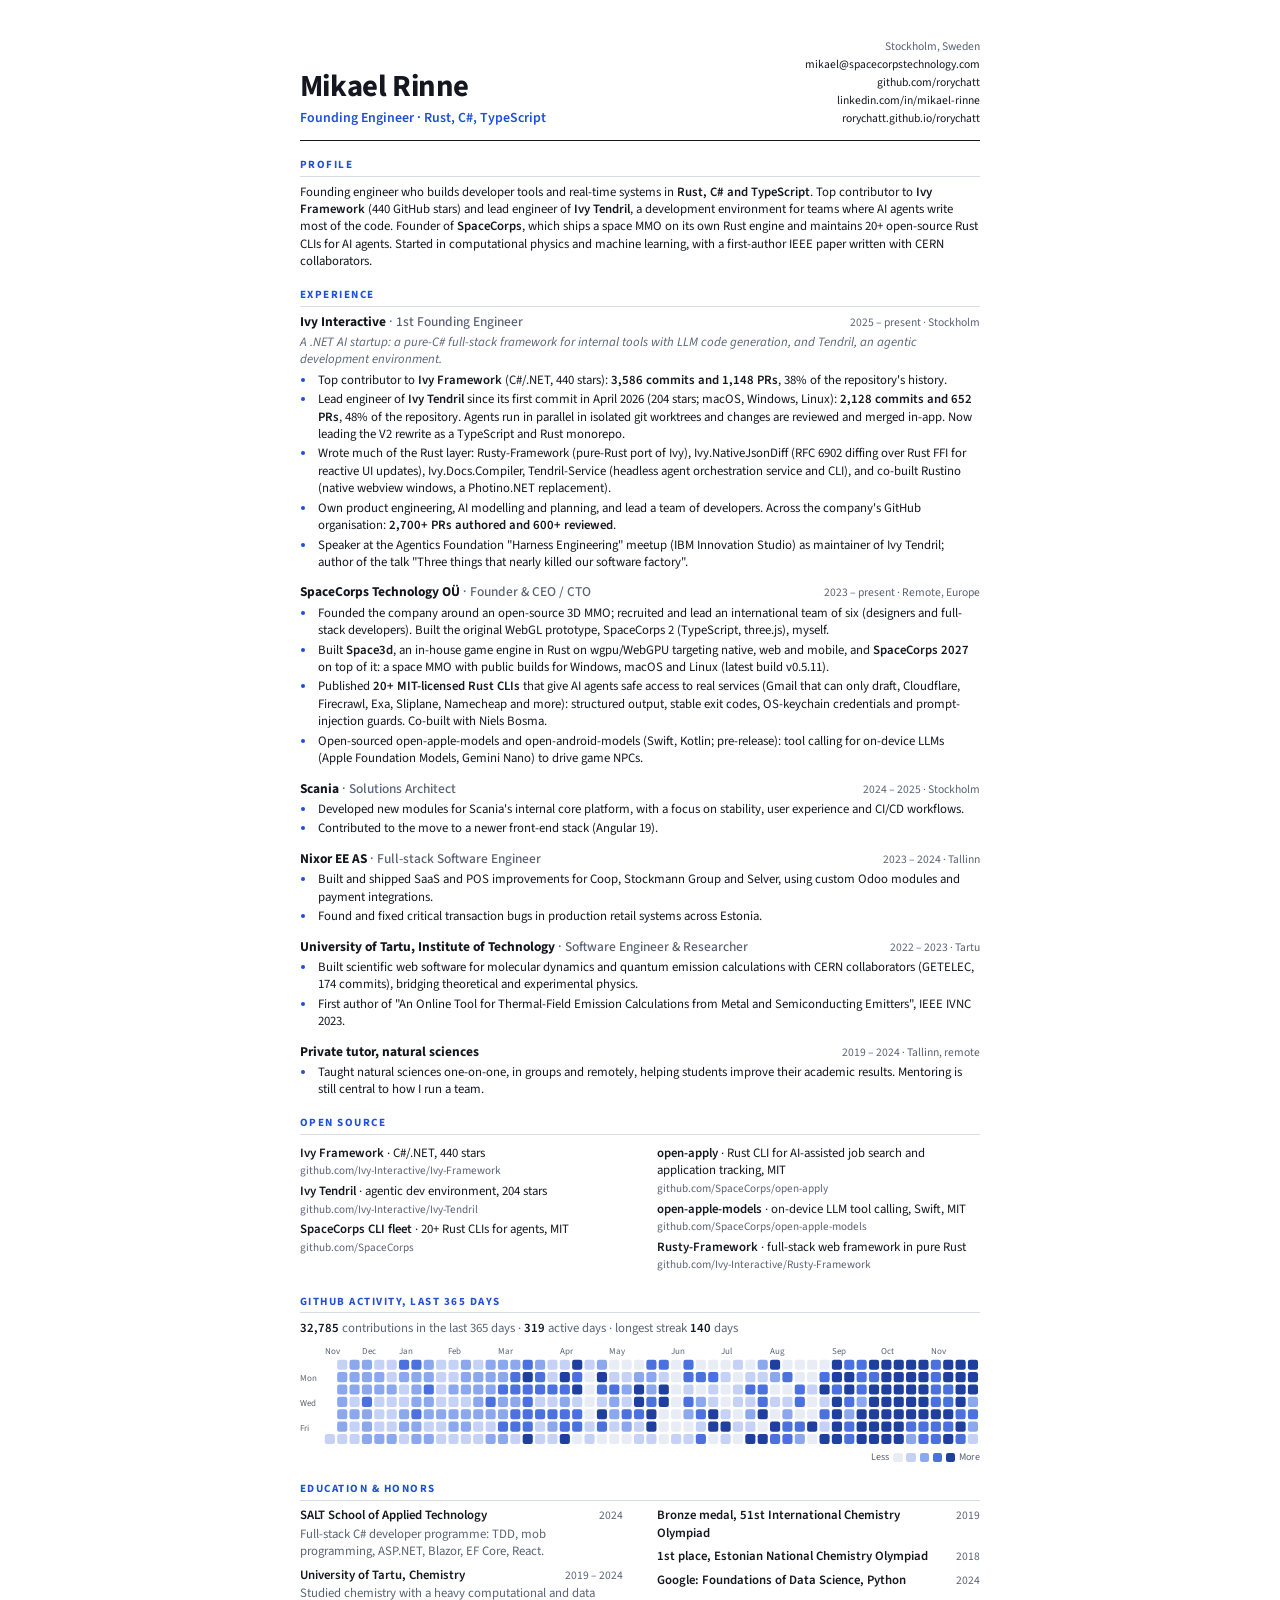
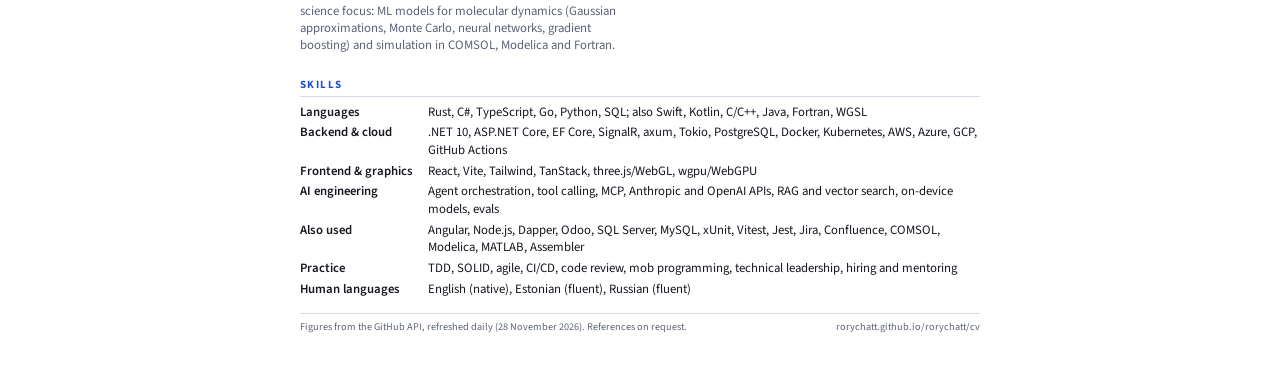
==== commit 8f988279: "chore: refresh GitHub data (2026-11-28)" ====
--- a/cv/index.html
+++ b/cv/index.html
@@ -221,8 +221,8 @@
   <h2>GitHub activity, last 365 days</h2>
   <div class="act">
       <!-- BEGIN activity -->
-      <p class="act-sum"><b>32,774</b> contributions in the last 365 days &middot; <b>318</b> active days &middot; longest streak <b>140</b> days</p>
-      <svg class="act-graph" viewBox="0 0 605 91" role="img" aria-label="GitHub contributions per day, last 365 days, 32,774 in total"><text x="22" y="9" class="mo">Nov</text><text x="55" y="9" class="mo">Dec</text><text x="88" y="9" class="mo">Jan</text><text x="132" y="9" class="mo">Feb</text><text x="176" y="9" class="mo">Mar</text><text x="231" y="9" class="mo">Apr</text><text x="275" y="9" class="mo">May</text><text x="330" y="9" class="mo">Jun</text><text x="374" y="9" class="mo">Jul</text><text x="418" y="9" class="mo">Aug</text><text x="473" y="9" class="mo">Sep</text><text x="517" y="9" class="mo">Oct</text><text x="561" y="9" class="mo">Nov</text><text x="0" y="33" class="dw">Mon</text><text x="0" y="55" class="dw">Wed</text><text x="0" y="77" class="dw">Fri</text><rect x="22" y="69" width="9" height="9" rx="2" class="l0"><title>2025-11-28: 0 contributions</title></rect><rect x="22" y="80" width="9" height="9" rx="2" class="l1"><title>2025-11-29: 2 contributions</title></rect><rect x="33" y="14" width="9" height="9" rx="2" class="l1"><title>2025-11-30: 10 contributions</title></rect><rect x="33" y="25" width="9" height="9" rx="2" class="l2"><title>2025-12-01: 29 contributions</title></rect><rect x="33" y="36" width="9" height="9" rx="2" class="l1"><title>2025-12-02: 15 contributions</title></rect><rect x="33" y="47" width="9" height="9" rx="2" class="l2"><title>2025-12-03: 30 contributions</title></rect><rect x="33" y="58" width="9" height="9" rx="2" class="l2"><title>2025-12-04: 21 contributions</title></rect><rect x="33" y="69" width="9" height="9" rx="2" class="l2"><title>2025-12-05: 22 contributions</title></rect><rect x="33" y="80" width="9" height="9" rx="2" class="l1"><title>2025-12-06: 14 contributions</title></rect><rect x="44" y="14" width="9" height="9" rx="2" class="l2"><title>2025-12-07: 24 contributions</title></rect><rect x="44" y="25" width="9" height="9" rx="2" class="l2"><title>2025-12-08: 16 contributions</title></rect><rect x="44" y="36" width="9" height="9" rx="2" class="l2"><title>2025-12-09: 19 contributions</title></rect><rect x="44" y="47" width="9" height="9" rx="2" class="l1"><title>2025-12-10: 13 contributions</title></rect><rect x="44" y="58" width="9" height="9" rx="2" class="l2"><title>2025-12-11: 19 contributions</title></rect><rect x="44" y="69" width="9" height="9" rx="2" class="l1"><title>2025-12-12: 13 contributions</title></rect><rect x="44" y="80" width="9" height="9" rx="2" class="l1"><title>2025-12-13: 11 contributions</title></rect><rect x="55" y="14" width="9" height="9" rx="2" class="l2"><title>2025-12-14: 16 contributions</title></rect><rect x="55" y="25" width="9" height="9" rx="2" class="l2"><title>2025-12-15: 16 contributions</title></rect><rect x="55" y="36" width="9" height="9" rx="2" class="l2"><title>2025-12-16: 30 contributions</title></rect><rect x="55" y="47" width="9" height="9" rx="2" class="l3"><title>2025-12-17: 43 contributions</title></rect><rect x="55" y="58" width="9" height="9" rx="2" class="l2"><title>2025-12-18: 28 contributions</title></rect><rect x="55" y="69" width="9" height="9" rx="2" class="l2"><title>2025-12-19: 30 contributions</title></rect><rect x="55" y="80" width="9" height="9" rx="2" class="l2"><title>2025-12-20: 22 contributions</title></rect><rect x="66" y="14" width="9" height="9" rx="2" class="l1"><title>2025-12-21: 13 contributions</title></rect><rect x="66" y="25" width="9" height="9" rx="2" class="l2"><title>2025-12-22: 27 contributions</title></rect><rect x="66" y="36" width="9" height="9" rx="2" class="l1"><title>2025-12-23: 15 contributions</title></rect><rect x="66" y="47" width="9" height="9" rx="2" class="l1"><title>2025-12-24: 10 contributions</title></rect><rect x="66" y="58" width="9" height="9" rx="2" class="l1"><title>2025-12-25: 9 contributions</title></rect><rect x="66" y="69" width="9" height="9" rx="2" class="l1"><title>2025-12-26: 13 contributions</title></rect><rect x="66" y="80" width="9" height="9" rx="2" class="l2"><title>2025-12-27: 26 contributions</title></rect><rect x="77" y="14" width="9" height="9" rx="2" class="l1"><title>2025-12-28: 14 contributions</title></rect><rect x="77" y="25" width="9" height="9" rx="2" class="l1"><title>2025-12-29: 7 contributions</title></rect><rect x="77" y="36" width="9" height="9" rx="2" class="l2"><title>2025-12-30: 17 contributions</title></rect><rect x="77" y="47" width="9" height="9" rx="2" class="l1"><title>2025-12-31: 7 contributions</title></rect><rect x="77" y="58" width="9" height="9" rx="2" class="l1"><title>2026-01-01: 10 contributions</title></rect><rect x="77" y="69" width="9" height="9" rx="2" class="l1"><title>2026-01-02: 8 contributions</title></rect><rect x="77" y="80" width="9" height="9" rx="2" class="l2"><title>2026-01-03: 29 contributions</title></rect><rect x="88" y="14" width="9" height="9" rx="2" class="l3"><title>2026-01-04: 52 contributions</title></rect><rect x="88" y="25" width="9" height="9" rx="2" class="l2"><title>2026-01-05: 17 contributions</title></rect><rect x="88" y="36" width="9" height="9" rx="2" class="l1"><title>2026-01-06: 14 contributions</title></rect><rect x="88" y="47" width="9" height="9" rx="2" class="l1"><title>2026-01-07: 11 contributions</title></rect><rect x="88" y="58" width="9" height="9" rx="2" class="l2"><title>2026-01-08: 30 contributions</title></rect><rect x="88" y="69" width="9" height="9" rx="2" class="l2"><title>2026-01-09: 20 contributions</title></rect><rect x="88" y="80" width="9" height="9" rx="2" class="l1"><title>2026-01-10: 14 contributions</title></rect><rect x="99" y="14" width="9" height="9" rx="2" class="l3"><title>2026-01-11: 37 contributions</title></rect><rect x="99" y="25" width="9" height="9" rx="2" class="l2"><title>2026-01-12: 24 contributions</title></rect><rect x="99" y="36" width="9" height="9" rx="2" class="l2"><title>2026-01-13: 36 contributions</title></rect><rect x="99" y="47" width="9" height="9" rx="2" class="l2"><title>2026-01-14: 20 contributions</title></rect><rect x="99" y="58" width="9" height="9" rx="2" class="l3"><title>2026-01-15: 46 contributions</title></rect><rect x="99" y="69" width="9" height="9" rx="2" class="l2"><title>2026-01-16: 18 contributions</title></rect><rect x="99" y="80" width="9" height="9" rx="2" class="l2"><title>2026-01-17: 21 contributions</title></rect><rect x="110" y="14" width="9" height="9" rx="2" class="l2"><title>2026-01-18: 20 contributions</title></rect><rect x="110" y="25" width="9" height="9" rx="2" class="l2"><title>2026-01-19: 27 contributions</title></rect><rect x="110" y="36" width="9" height="9" rx="2" class="l3"><title>2026-01-20: 39 contributions</title></rect><rect x="110" y="47" width="9" height="9" rx="2" class="l1"><title>2026-01-21: 15 contributions</title></rect><rect x="110" y="58" width="9" height="9" rx="2" class="l2"><title>2026-01-22: 35 contributions</title></rect><rect x="110" y="69" width="9" height="9" rx="2" class="l1"><title>2026-01-23: 14 contributions</title></rect><rect x="110" y="80" width="9" height="9" rx="2" class="l2"><title>2026-01-24: 18 contributions</title></rect><rect x="121" y="14" width="9" height="9" rx="2" class="l1"><title>2026-01-25: 14 contributions</title></rect><rect x="121" y="25" width="9" height="9" rx="2" class="l1"><title>2026-01-26: 13 contributions</title></rect><rect x="121" y="36" width="9" height="9" rx="2" class="l1"><title>2026-01-27: 14 contributions</title></rect><rect x="121" y="47" width="9" height="9" rx="2" class="l1"><title>2026-01-28: 11 contributions</title></rect><rect x="121" y="58" width="9" height="9" rx="2" class="l2"><title>2026-01-29: 29 contributions</title></rect><rect x="121" y="69" width="9" height="9" rx="2" class="l1"><title>2026-01-30: 7 contributions</title></rect><rect x="121" y="80" width="9" height="9" rx="2" class="l1"><title>2026-01-31: 10 contributions</title></rect><rect x="132" y="14" width="9" height="9" rx="2" class="l1"><title>2026-02-01: 7 contributions</title></rect><rect x="132" y="25" width="9" height="9" rx="2" class="l1"><title>2026-02-02: 11 contributions</title></rect><rect x="132" y="36" width="9" height="9" rx="2" class="l2"><title>2026-02-03: 17 contributions</title></rect><rect x="132" y="47" width="9" height="9" rx="2" class="l1"><title>2026-02-04: 14 contributions</title></rect><rect x="132" y="58" width="9" height="9" rx="2" class="l2"><title>2026-02-05: 20 contributions</title></rect><rect x="132" y="69" width="9" height="9" rx="2" class="l2"><title>2026-02-06: 20 contributions</title></rect><rect x="132" y="80" width="9" height="9" rx="2" class="l1"><title>2026-02-07: 6 contributions</title></rect><rect x="143" y="14" width="9" height="9" rx="2" class="l2"><title>2026-02-08: 23 contributions</title></rect><rect x="143" y="25" width="9" height="9" rx="2" class="l1"><title>2026-02-09: 15 contributions</title></rect><rect x="143" y="36" width="9" height="9" rx="2" class="l2"><title>2026-02-10: 18 contributions</title></rect><rect x="143" y="47" width="9" height="9" rx="2" class="l1"><title>2026-02-11: 14 contributions</title></rect><rect x="143" y="58" width="9" height="9" rx="2" class="l2"><title>2026-02-12: 16 contributions</title></rect><rect x="143" y="69" width="9" height="9" rx="2" class="l2"><title>2026-02-13: 19 contributions</title></rect><rect x="143" y="80" width="9" height="9" rx="2" class="l1"><title>2026-02-14: 8 contributions</title></rect><rect x="154" y="14" width="9" height="9" rx="2" class="l1"><title>2026-02-15: 14 contributions</title></rect><rect x="154" y="25" width="9" height="9" rx="2" class="l2"><title>2026-02-16: 33 contributions</title></rect><rect x="154" y="36" width="9" height="9" rx="2" class="l2"><title>2026-02-17: 24 contributions</title></rect><rect x="154" y="47" width="9" height="9" rx="2" class="l2"><title>2026-02-18: 27 contributions</title></rect><rect x="154" y="58" width="9" height="9" rx="2" class="l2"><title>2026-02-19: 20 contributions</title></rect><rect x="154" y="69" width="9" height="9" rx="2" class="l1"><title>2026-02-20: 14 contributions</title></rect><rect x="154" y="80" width="9" height="9" rx="2" class="l1"><title>2026-02-21: 9 contributions</title></rect><rect x="165" y="14" width="9" height="9" rx="2" class="l1"><title>2026-02-22: 15 contributions</title></rect><rect x="165" y="25" width="9" height="9" rx="2" class="l2"><title>2026-02-23: 22 contributions</title></rect><rect x="165" y="36" width="9" height="9" rx="2" class="l2"><title>2026-02-24: 21 contributions</title></rect><rect x="165" y="47" width="9" height="9" rx="2" class="l3"><title>2026-02-25: 91 contributions</title></rect><rect x="165" y="58" width="9" height="9" rx="2" class="l2"><title>2026-02-26: 16 contributions</title></rect><rect x="165" y="69" width="9" height="9" rx="2" class="l1"><title>2026-02-27: 7 contributions</title></rect><rect x="165" y="80" width="9" height="9" rx="2" class="l2"><title>2026-02-28: 16 contributions</title></rect><rect x="176" y="14" width="9" height="9" rx="2" class="l1"><title>2026-03-01: 15 contributions</title></rect><rect x="176" y="25" width="9" height="9" rx="2" class="l2"><title>2026-03-02: 17 contributions</title></rect><rect x="176" y="36" width="9" height="9" rx="2" class="l3"><title>2026-03-03: 42 contributions</title></rect><rect x="176" y="47" width="9" height="9" rx="2" class="l2"><title>2026-03-04: 20 contributions</title></rect><rect x="176" y="58" width="9" height="9" rx="2" class="l2"><title>2026-03-05: 19 contributions</title></rect><rect x="176" y="69" width="9" height="9" rx="2" class="l3"><title>2026-03-06: 99 contributions</title></rect><rect x="176" y="80" width="9" height="9" rx="2" class="l2"><title>2026-03-07: 20 contributions</title></rect><rect x="187" y="14" width="9" height="9" rx="2" class="l2"><title>2026-03-08: 20 contributions</title></rect><rect x="187" y="25" width="9" height="9" rx="2" class="l3"><title>2026-03-09: 59 contributions</title></rect><rect x="187" y="36" width="9" height="9" rx="2" class="l3"><title>2026-03-10: 67 contributions</title></rect><rect x="187" y="47" width="9" height="9" rx="2" class="l2"><title>2026-03-11: 36 contributions</title></rect><rect x="187" y="58" width="9" height="9" rx="2" class="l3"><title>2026-03-12: 45 contributions</title></rect><rect x="187" y="69" width="9" height="9" rx="2" class="l3"><title>2026-03-13: 49 contributions</title></rect><rect x="187" y="80" width="9" height="9" rx="2" class="l1"><title>2026-03-14: 13 contributions</title></rect><rect x="198" y="14" width="9" height="9" rx="2" class="l3"><title>2026-03-15: 89 contributions</title></rect><rect x="198" y="25" width="9" height="9" rx="2" class="l4"><title>2026-03-16: 120 contributions</title></rect><rect x="198" y="36" width="9" height="9" rx="2" class="l3"><title>2026-03-17: 59 contributions</title></rect><rect x="198" y="47" width="9" height="9" rx="2" class="l3"><title>2026-03-18: 78 contributions</title></rect><rect x="198" y="58" width="9" height="9" rx="2" class="l3"><title>2026-03-19: 42 contributions</title></rect><rect x="198" y="69" width="9" height="9" rx="2" class="l3"><title>2026-03-20: 68 contributions</title></rect><rect x="198" y="80" width="9" height="9" rx="2" class="l4"><title>2026-03-21: 119 contributions</title></rect><rect x="209" y="14" width="9" height="9" rx="2" class="l2"><title>2026-03-22: 25 contributions</title></rect><rect x="209" y="25" width="9" height="9" rx="2" class="l3"><title>2026-03-23: 65 contributions</title></rect><rect x="209" y="36" width="9" height="9" rx="2" class="l3"><title>2026-03-24: 52 contributions</title></rect><rect x="209" y="47" width="9" height="9" rx="2" class="l1"><title>2026-03-25: 11 contributions</title></rect><rect x="209" y="58" width="9" height="9" rx="2" class="l3"><title>2026-03-26: 73 contributions</title></rect><rect x="209" y="69" width="9" height="9" rx="2" class="l1"><title>2026-03-27: 5 contributions</title></rect><rect x="209" y="80" width="9" height="9" rx="2" class="l1"><title>2026-03-28: 5 contributions</title></rect><rect x="220" y="14" width="9" height="9" rx="2" class="l1"><title>2026-03-29: 4 contributions</title></rect><rect x="220" y="25" width="9" height="9" rx="2" class="l1"><title>2026-03-30: 13 contributions</title></rect><rect x="220" y="36" width="9" height="9" rx="2" class="l3"><title>2026-03-31: 71 contributions</title></rect><rect x="220" y="47" width="9" height="9" rx="2" class="l1"><title>2026-04-01: 5 contributions</title></rect><rect x="220" y="58" width="9" height="9" rx="2" class="l3"><title>2026-04-02: 77 contributions</title></rect><rect x="220" y="69" width="9" height="9" rx="2" class="l2"><title>2026-04-03: 20 contributions</title></rect><rect x="220" y="80" width="9" height="9" rx="2" class="l1"><title>2026-04-04: 5 contributions</title></rect><rect x="231" y="14" width="9" height="9" rx="2" class="l1"><title>2026-04-05: 3 contributions</title></rect><rect x="231" y="25" width="9" height="9" rx="2" class="l4"><title>2026-04-06: 258 contributions</title></rect><rect x="231" y="36" width="9" height="9" rx="2" class="l3"><title>2026-04-07: 93 contributions</title></rect><rect x="231" y="47" width="9" height="9" rx="2" class="l2"><title>2026-04-08: 33 contributions</title></rect><rect x="231" y="58" width="9" height="9" rx="2" class="l3"><title>2026-04-09: 61 contributions</title></rect><rect x="231" y="69" width="9" height="9" rx="2" class="l3"><title>2026-04-10: 54 contributions</title></rect><rect x="231" y="80" width="9" height="9" rx="2" class="l4"><title>2026-04-11: 682 contributions</title></rect><rect x="242" y="14" width="9" height="9" rx="2" class="l4"><title>2026-04-12: 276 contributions</title></rect><rect x="242" y="25" width="9" height="9" rx="2" class="l3"><title>2026-04-13: 99 contributions</title></rect><rect x="242" y="36" width="9" height="9" rx="2" class="l4"><title>2026-04-14: 176 contributions</title></rect><rect x="242" y="47" width="9" height="9" rx="2" class="l1"><title>2026-04-15: 9 contributions</title></rect><rect x="242" y="58" width="9" height="9" rx="2" class="l3"><title>2026-04-16: 89 contributions</title></rect><rect x="242" y="69" width="9" height="9" rx="2" class="l3"><title>2026-04-17: 72 contributions</title></rect><rect x="242" y="80" width="9" height="9" rx="2" class="l0"><title>2026-04-18: 0 contributions</title></rect><rect x="253" y="14" width="9" height="9" rx="2" class="l1"><title>2026-04-19: 4 contributions</title></rect><rect x="253" y="25" width="9" height="9" rx="2" class="l0"><title>2026-04-20: 0 contributions</title></rect><rect x="253" y="36" width="9" height="9" rx="2" class="l0"><title>2026-04-21: 0 contributions</title></rect><rect x="253" y="47" width="9" height="9" rx="2" class="l0"><title>2026-04-22: 0 contributions</title></rect><rect x="253" y="58" width="9" height="9" rx="2" class="l0"><title>2026-04-23: 0 contributions</title></rect><rect x="253" y="69" width="9" height="9" rx="2" class="l1"><title>2026-04-24: 12 contributions</title></rect><rect x="253" y="80" width="9" height="9" rx="2" class="l1"><title>2026-04-25: 10 contributions</title></rect><rect x="264" y="14" width="9" height="9" rx="2" class="l2"><title>2026-04-26: 17 contributions</title></rect><rect x="264" y="25" width="9" height="9" rx="2" class="l4"><title>2026-04-27: 117 contributions</title></rect><rect x="264" y="36" width="9" height="9" rx="2" class="l3"><title>2026-04-28: 42 contributions</title></rect><rect x="264" y="47" width="9" height="9" rx="2" class="l1"><title>2026-04-29: 7 contributions</title></rect><rect x="264" y="58" width="9" height="9" rx="2" class="l4"><title>2026-04-30: 273 contributions</title></rect><rect x="264" y="69" width="9" height="9" rx="2" class="l3"><title>2026-05-01: 51 contributions</title></rect><rect x="264" y="80" width="9" height="9" rx="2" class="l0"><title>2026-05-02: 0 contributions</title></rect><rect x="275" y="14" width="9" height="9" rx="2" class="l0"><title>2026-05-03: 0 contributions</title></rect><rect x="275" y="25" width="9" height="9" rx="2" class="l1"><title>2026-05-04: 8 contributions</title></rect><rect x="275" y="36" width="9" height="9" rx="2" class="l3"><title>2026-05-05: 57 contributions</title></rect><rect x="275" y="47" width="9" height="9" rx="2" class="l2"><title>2026-05-06: 16 contributions</title></rect><rect x="275" y="58" width="9" height="9" rx="2" class="l2"><title>2026-05-07: 23 contributions</title></rect><rect x="275" y="69" width="9" height="9" rx="2" class="l1"><title>2026-05-08: 7 contributions</title></rect><rect x="275" y="80" width="9" height="9" rx="2" class="l0"><title>2026-05-09: 0 contributions</title></rect><rect x="286" y="14" width="9" height="9" rx="2" class="l0"><title>2026-05-10: 0 contributions</title></rect><rect x="286" y="25" width="9" height="9" rx="2" class="l1"><title>2026-05-11: 13 contributions</title></rect><rect x="286" y="36" width="9" height="9" rx="2" class="l2"><title>2026-05-12: 20 contributions</title></rect><rect x="286" y="47" width="9" height="9" rx="2" class="l1"><title>2026-05-13: 3 contributions</title></rect><rect x="286" y="58" width="9" height="9" rx="2" class="l3"><title>2026-05-14: 80 contributions</title></rect><rect x="286" y="69" width="9" height="9" rx="2" class="l2"><title>2026-05-15: 27 contributions</title></rect><rect x="286" y="80" width="9" height="9" rx="2" class="l0"><title>2026-05-16: 0 contributions</title></rect><rect x="297" y="14" width="9" height="9" rx="2" class="l0"><title>2026-05-17: 0 contributions</title></rect><rect x="297" y="25" width="9" height="9" rx="2" class="l2"><title>2026-05-18: 29 contributions</title></rect><rect x="297" y="36" width="9" height="9" rx="2" class="l4"><title>2026-05-19: 217 contributions</title></rect><rect x="297" y="47" width="9" height="9" rx="2" class="l4"><title>2026-05-20: 239 contributions</title></rect><rect x="297" y="58" width="9" height="9" rx="2" class="l3"><title>2026-05-21: 64 contributions</title></rect><rect x="297" y="69" width="9" height="9" rx="2" class="l1"><title>2026-05-22: 2 contributions</title></rect><rect x="297" y="80" width="9" height="9" rx="2" class="l1"><title>2026-05-23: 5 contributions</title></rect><rect x="308" y="14" width="9" height="9" rx="2" class="l3"><title>2026-05-24: 56 contributions</title></rect><rect x="308" y="25" width="9" height="9" rx="2" class="l2"><title>2026-05-25: 23 contributions</title></rect><rect x="308" y="36" width="9" height="9" rx="2" class="l2"><title>2026-05-26: 30 contributions</title></rect><rect x="308" y="47" width="9" height="9" rx="2" class="l3"><title>2026-05-27: 83 contributions</title></rect><rect x="308" y="58" width="9" height="9" rx="2" class="l4"><title>2026-05-28: 207 contributions</title></rect><rect x="308" y="69" width="9" height="9" rx="2" class="l4"><title>2026-05-29: 142 contributions</title></rect><rect x="308" y="80" width="9" height="9" rx="2" class="l1"><title>2026-05-30: 7 contributions</title></rect><rect x="319" y="14" width="9" height="9" rx="2" class="l3"><title>2026-05-31: 38 contributions</title></rect><rect x="319" y="25" width="9" height="9" rx="2" class="l1"><title>2026-06-01: 5 contributions</title></rect><rect x="319" y="36" width="9" height="9" rx="2" class="l4"><title>2026-06-02: 138 contributions</title></rect><rect x="319" y="47" width="9" height="9" rx="2" class="l4"><title>2026-06-03: 142 contributions</title></rect><rect x="319" y="58" width="9" height="9" rx="2" class="l0"><title>2026-06-04: 0 contributions</title></rect><rect x="319" y="69" width="9" height="9" rx="2" class="l0"><title>2026-06-05: 0 contributions</title></rect><rect x="319" y="80" width="9" height="9" rx="2" class="l0"><title>2026-06-06: 0 contributions</title></rect><rect x="330" y="14" width="9" height="9" rx="2" class="l0"><title>2026-06-07: 0 contributions</title></rect><rect x="330" y="25" width="9" height="9" rx="2" class="l0"><title>2026-06-08: 0 contributions</title></rect><rect x="330" y="36" width="9" height="9" rx="2" class="l0"><title>2026-06-09: 0 contributions</title></rect><rect x="330" y="47" width="9" height="9" rx="2" class="l0"><title>2026-06-10: 0 contributions</title></rect><rect x="330" y="58" width="9" height="9" rx="2" class="l0"><title>2026-06-11: 0 contributions</title></rect><rect x="330" y="69" width="9" height="9" rx="2" class="l0"><title>2026-06-12: 0 contributions</title></rect><rect x="330" y="80" width="9" height="9" rx="2" class="l1"><title>2026-06-13: 12 contributions</title></rect><rect x="341" y="14" width="9" height="9" rx="2" class="l3"><title>2026-06-14: 76 contributions</title></rect><rect x="341" y="25" width="9" height="9" rx="2" class="l3"><title>2026-06-15: 52 contributions</title></rect><rect x="341" y="36" width="9" height="9" rx="2" class="l1"><title>2026-06-16: 1 contribution</title></rect><rect x="341" y="47" width="9" height="9" rx="2" class="l3"><title>2026-06-17: 45 contributions</title></rect><rect x="341" y="58" width="9" height="9" rx="2" class="l2"><title>2026-06-18: 24 contributions</title></rect><rect x="341" y="69" width="9" height="9" rx="2" class="l0"><title>2026-06-19: 0 contributions</title></rect><rect x="341" y="80" width="9" height="9" rx="2" class="l1"><title>2026-06-20: 2 contributions</title></rect><rect x="352" y="14" width="9" height="9" rx="2" class="l0"><title>2026-06-21: 0 contributions</title></rect><rect x="352" y="25" width="9" height="9" rx="2" class="l3"><title>2026-06-22: 44 contributions</title></rect><rect x="352" y="36" width="9" height="9" rx="2" class="l0"><title>2026-06-23: 0 contributions</title></rect><rect x="352" y="47" width="9" height="9" rx="2" class="l2"><title>2026-06-24: 18 contributions</title></rect><rect x="352" y="58" width="9" height="9" rx="2" class="l3"><title>2026-06-25: 90 contributions</title></rect><rect x="352" y="69" width="9" height="9" rx="2" class="l1"><title>2026-06-26: 8 contributions</title></rect><rect x="352" y="80" width="9" height="9" rx="2" class="l3"><title>2026-06-27: 96 contributions</title></rect><rect x="363" y="14" width="9" height="9" rx="2" class="l0"><title>2026-06-28: 0 contributions</title></rect><rect x="363" y="25" width="9" height="9" rx="2" class="l3"><title>2026-06-29: 77 contributions</title></rect><rect x="363" y="36" width="9" height="9" rx="2" class="l1"><title>2026-06-30: 6 contributions</title></rect><rect x="363" y="47" width="9" height="9" rx="2" class="l1"><title>2026-07-01: 4 contributions</title></rect><rect x="363" y="58" width="9" height="9" rx="2" class="l4"><title>2026-07-02: 120 contributions</title></rect><rect x="363" y="69" width="9" height="9" rx="2" class="l4"><title>2026-07-03: 132 contributions</title></rect><rect x="363" y="80" width="9" height="9" rx="2" class="l0"><title>2026-07-04: 0 contributions</title></rect><rect x="374" y="14" width="9" height="9" rx="2" class="l0"><title>2026-07-05: 0 contributions</title></rect><rect x="374" y="25" width="9" height="9" rx="2" class="l1"><title>2026-07-06: 2 contributions</title></rect><rect x="374" y="36" width="9" height="9" rx="2" class="l0"><title>2026-07-07: 0 contributions</title></rect><rect x="374" y="47" width="9" height="9" rx="2" class="l0"><title>2026-07-08: 0 contributions</title></rect><rect x="374" y="58" width="9" height="9" rx="2" class="l1"><title>2026-07-09: 9 contributions</title></rect><rect x="374" y="69" width="9" height="9" rx="2" class="l4"><title>2026-07-10: 398 contributions</title></rect><rect x="374" y="80" width="9" height="9" rx="2" class="l1"><title>2026-07-11: 1 contribution</title></rect><rect x="385" y="14" width="9" height="9" rx="2" class="l1"><title>2026-07-12: 6 contributions</title></rect><rect x="385" y="25" width="9" height="9" rx="2" class="l0"><title>2026-07-13: 0 contributions</title></rect><rect x="385" y="36" width="9" height="9" rx="2" class="l1"><title>2026-07-14: 6 contributions</title></rect><rect x="385" y="47" width="9" height="9" rx="2" class="l1"><title>2026-07-15: 2 contributions</title></rect><rect x="385" y="58" width="9" height="9" rx="2" class="l0"><title>2026-07-16: 0 contributions</title></rect><rect x="385" y="69" width="9" height="9" rx="2" class="l1"><title>2026-07-17: 1 contribution</title></rect><rect x="385" y="80" width="9" height="9" rx="2" class="l0"><title>2026-07-18: 0 contributions</title></rect><rect x="396" y="14" width="9" height="9" rx="2" class="l0"><title>2026-07-19: 0 contributions</title></rect><rect x="396" y="25" width="9" height="9" rx="2" class="l1"><title>2026-07-20: 4 contributions</title></rect><rect x="396" y="36" width="9" height="9" rx="2" class="l3"><title>2026-07-21: 58 contributions</title></rect><rect x="396" y="47" width="9" height="9" rx="2" class="l1"><title>2026-07-22: 1 contribution</title></rect><rect x="396" y="58" width="9" height="9" rx="2" class="l2"><title>2026-07-23: 24 contributions</title></rect><rect x="396" y="69" width="9" height="9" rx="2" class="l1"><title>2026-07-24: 3 contributions</title></rect><rect x="396" y="80" width="9" height="9" rx="2" class="l4"><title>2026-07-25: 178 contributions</title></rect><rect x="407" y="14" width="9" height="9" rx="2" class="l2"><title>2026-07-26: 32 contributions</title></rect><rect x="407" y="25" width="9" height="9" rx="2" class="l1"><title>2026-07-27: 11 contributions</title></rect><rect x="407" y="36" width="9" height="9" rx="2" class="l3"><title>2026-07-28: 68 contributions</title></rect><rect x="407" y="47" width="9" height="9" rx="2" class="l3"><title>2026-07-29: 81 contributions</title></rect><rect x="407" y="58" width="9" height="9" rx="2" class="l4"><title>2026-07-30: 162 contributions</title></rect><rect x="407" y="69" width="9" height="9" rx="2" class="l0"><title>2026-07-31: 0 contributions</title></rect><rect x="407" y="80" width="9" height="9" rx="2" class="l4"><title>2026-08-01: 185 contributions</title></rect><rect x="418" y="14" width="9" height="9" rx="2" class="l4"><title>2026-08-02: 586 contributions</title></rect><rect x="418" y="25" width="9" height="9" rx="2" class="l2"><title>2026-08-03: 22 contributions</title></rect><rect x="418" y="36" width="9" height="9" rx="2" class="l0"><title>2026-08-04: 0 contributions</title></rect><rect x="418" y="47" width="9" height="9" rx="2" class="l1"><title>2026-08-05: 3 contributions</title></rect><rect x="418" y="58" width="9" height="9" rx="2" class="l0"><title>2026-08-06: 0 contributions</title></rect><rect x="418" y="69" width="9" height="9" rx="2" class="l4"><title>2026-08-07: 141 contributions</title></rect><rect x="418" y="80" width="9" height="9" rx="2" class="l3"><title>2026-08-08: 61 contributions</title></rect><rect x="429" y="14" width="9" height="9" rx="2" class="l0"><title>2026-08-09: 0 contributions</title></rect><rect x="429" y="25" width="9" height="9" rx="2" class="l3"><title>2026-08-10: 101 contributions</title></rect><rect x="429" y="36" width="9" height="9" rx="2" class="l0"><title>2026-08-11: 0 contributions</title></rect><rect x="429" y="47" width="9" height="9" rx="2" class="l1"><title>2026-08-12: 10 contributions</title></rect><rect x="429" y="58" width="9" height="9" rx="2" class="l2"><title>2026-08-13: 32 contributions</title></rect><rect x="429" y="69" width="9" height="9" rx="2" class="l3"><title>2026-08-14: 85 contributions</title></rect><rect x="429" y="80" width="9" height="9" rx="2" class="l3"><title>2026-08-15: 94 contributions</title></rect><rect x="440" y="14" width="9" height="9" rx="2" class="l0"><title>2026-08-16: 0 contributions</title></rect><rect x="440" y="25" width="9" height="9" rx="2" class="l0"><title>2026-08-17: 0 contributions</title></rect><rect x="440" y="36" width="9" height="9" rx="2" class="l3"><title>2026-08-18: 47 contributions</title></rect><rect x="440" y="47" width="9" height="9" rx="2" class="l3"><title>2026-08-19: 86 contributions</title></rect><rect x="440" y="58" width="9" height="9" rx="2" class="l0"><title>2026-08-20: 0 contributions</title></rect><rect x="440" y="69" width="9" height="9" rx="2" class="l3"><title>2026-08-21: 50 contributions</title></rect><rect x="440" y="80" width="9" height="9" rx="2" class="l2"><title>2026-08-22: 16 contributions</title></rect><rect x="451" y="14" width="9" height="9" rx="2" class="l0"><title>2026-08-23: 0 contributions</title></rect><rect x="451" y="25" width="9" height="9" rx="2" class="l0"><title>2026-08-24: 0 contributions</title></rect><rect x="451" y="36" width="9" height="9" rx="2" class="l1"><title>2026-08-25: 11 contributions</title></rect><rect x="451" y="47" width="9" height="9" rx="2" class="l0"><title>2026-08-26: 0 contributions</title></rect><rect x="451" y="58" width="9" height="9" rx="2" class="l0"><title>2026-08-27: 0 contributions</title></rect><rect x="451" y="69" width="9" height="9" rx="2" class="l4"><title>2026-08-28: 136 contributions</title></rect><rect x="451" y="80" width="9" height="9" rx="2" class="l0"><title>2026-08-29: 0 contributions</title></rect><rect x="462" y="14" width="9" height="9" rx="2" class="l0"><title>2026-08-30: 0 contributions</title></rect><rect x="462" y="25" width="9" height="9" rx="2" class="l3"><title>2026-08-31: 83 contributions</title></rect><rect x="462" y="36" width="9" height="9" rx="2" class="l4"><title>2026-09-01: 203 contributions</title></rect><rect x="462" y="47" width="9" height="9" rx="2" class="l1"><title>2026-09-02: 6 contributions</title></rect><rect x="462" y="58" width="9" height="9" rx="2" class="l3"><title>2026-09-03: 70 contributions</title></rect><rect x="462" y="69" width="9" height="9" rx="2" class="l1"><title>2026-09-04: 13 contributions</title></rect><rect x="462" y="80" width="9" height="9" rx="2" class="l4"><title>2026-09-05: 1371 contributions</title></rect><rect x="473" y="14" width="9" height="9" rx="2" class="l4"><title>2026-09-06: 378 contributions</title></rect><rect x="473" y="25" width="9" height="9" rx="2" class="l4"><title>2026-09-07: 1160 contributions</title></rect><rect x="473" y="36" width="9" height="9" rx="2" class="l3"><title>2026-09-08: 69 contributions</title></rect><rect x="473" y="47" width="9" height="9" rx="2" class="l4"><title>2026-09-09: 206 contributions</title></rect><rect x="473" y="58" width="9" height="9" rx="2" class="l4"><title>2026-09-10: 318 contributions</title></rect><rect x="473" y="69" width="9" height="9" rx="2" class="l4"><title>2026-09-11: 345 contributions</title></rect><rect x="473" y="80" width="9" height="9" rx="2" class="l4"><title>2026-09-12: 960 contributions</title></rect><rect x="484" y="14" width="9" height="9" rx="2" class="l3"><title>2026-09-13: 80 contributions</title></rect><rect x="484" y="25" width="9" height="9" rx="2" class="l4"><title>2026-09-14: 957 contributions</title></rect><rect x="484" y="36" width="9" height="9" rx="2" class="l4"><title>2026-09-15: 349 contributions</title></rect><rect x="484" y="47" width="9" height="9" rx="2" class="l3"><title>2026-09-16: 76 contributions</title></rect><rect x="484" y="58" width="9" height="9" rx="2" class="l2"><title>2026-09-17: 17 contributions</title></rect><rect x="484" y="69" width="9" height="9" rx="2" class="l3"><title>2026-09-18: 56 contributions</title></rect><rect x="484" y="80" width="9" height="9" rx="2" class="l3"><title>2026-09-19: 77 contributions</title></rect><rect x="495" y="14" width="9" height="9" rx="2" class="l3"><title>2026-09-20: 62 contributions</title></rect><rect x="495" y="25" width="9" height="9" rx="2" class="l3"><title>2026-09-21: 99 contributions</title></rect><rect x="495" y="36" width="9" height="9" rx="2" class="l3"><title>2026-09-22: 113 contributions</title></rect><rect x="495" y="47" width="9" height="9" rx="2" class="l2"><title>2026-09-23: 16 contributions</title></rect><rect x="495" y="58" width="9" height="9" rx="2" class="l4"><title>2026-09-24: 310 contributions</title></rect><rect x="495" y="69" width="9" height="9" rx="2" class="l4"><title>2026-09-25: 645 contributions</title></rect><rect x="495" y="80" width="9" height="9" rx="2" class="l4"><title>2026-09-26: 441 contributions</title></rect><rect x="506" y="14" width="9" height="9" rx="2" class="l4"><title>2026-09-27: 271 contributions</title></rect><rect x="506" y="25" width="9" height="9" rx="2" class="l3"><title>2026-09-28: 42 contributions</title></rect><rect x="506" y="36" width="9" height="9" rx="2" class="l4"><title>2026-09-29: 268 contributions</title></rect><rect x="506" y="47" width="9" height="9" rx="2" class="l4"><title>2026-09-30: 249 contributions</title></rect><rect x="506" y="58" width="9" height="9" rx="2" class="l4"><title>2026-10-01: 254 contributions</title></rect><rect x="506" y="69" width="9" height="9" rx="2" class="l4"><title>2026-10-02: 184 contributions</title></rect><rect x="506" y="80" width="9" height="9" rx="2" class="l4"><title>2026-10-03: 323 contributions</title></rect><rect x="517" y="14" width="9" height="9" rx="2" class="l4"><title>2026-10-04: 360 contributions</title></rect><rect x="517" y="25" width="9" height="9" rx="2" class="l4"><title>2026-10-05: 378 contributions</title></rect><rect x="517" y="36" width="9" height="9" rx="2" class="l4"><title>2026-10-06: 286 contributions</title></rect><rect x="517" y="47" width="9" height="9" rx="2" class="l4"><title>2026-10-07: 1140 contributions</title></rect><rect x="517" y="58" width="9" height="9" rx="2" class="l4"><title>2026-10-08: 281 contributions</title></rect><rect x="517" y="69" width="9" height="9" rx="2" class="l4"><title>2026-10-09: 117 contributions</title></rect><rect x="517" y="80" width="9" height="9" rx="2" class="l4"><title>2026-10-10: 242 contributions</title></rect><rect x="528" y="14" width="9" height="9" rx="2" class="l4"><title>2026-10-11: 280 contributions</title></rect><rect x="528" y="25" width="9" height="9" rx="2" class="l4"><title>2026-10-12: 205 contributions</title></rect><rect x="528" y="36" width="9" height="9" rx="2" class="l4"><title>2026-10-13: 445 contributions</title></rect><rect x="528" y="47" width="9" height="9" rx="2" class="l4"><title>2026-10-14: 476 contributions</title></rect><rect x="528" y="58" width="9" height="9" rx="2" class="l4"><title>2026-10-15: 164 contributions</title></rect><rect x="528" y="69" width="9" height="9" rx="2" class="l4"><title>2026-10-16: 211 contributions</title></rect><rect x="528" y="80" width="9" height="9" rx="2" class="l4"><title>2026-10-17: 196 contributions</title></rect><rect x="539" y="14" width="9" height="9" rx="2" class="l4"><title>2026-10-18: 141 contributions</title></rect><rect x="539" y="25" width="9" height="9" rx="2" class="l4"><title>2026-10-19: 427 contributions</title></rect><rect x="539" y="36" width="9" height="9" rx="2" class="l4"><title>2026-10-20: 249 contributions</title></rect><rect x="539" y="47" width="9" height="9" rx="2" class="l4"><title>2026-10-21: 380 contributions</title></rect><rect x="539" y="58" width="9" height="9" rx="2" class="l4"><title>2026-10-22: 452 contributions</title></rect><rect x="539" y="69" width="9" height="9" rx="2" class="l3"><title>2026-10-23: 98 contributions</title></rect><rect x="539" y="80" width="9" height="9" rx="2" class="l2"><title>2026-10-24: 18 contributions</title></rect><rect x="550" y="14" width="9" height="9" rx="2" class="l4"><title>2026-10-25: 247 contributions</title></rect><rect x="550" y="25" width="9" height="9" rx="2" class="l4"><title>2026-10-26: 305 contributions</title></rect><rect x="550" y="36" width="9" height="9" rx="2" class="l4"><title>2026-10-27: 293 contributions</title></rect><rect x="550" y="47" width="9" height="9" rx="2" class="l4"><title>2026-10-28: 341 contributions</title></rect><rect x="550" y="58" width="9" height="9" rx="2" class="l4"><title>2026-10-29: 134 contributions</title></rect><rect x="550" y="69" width="9" height="9" rx="2" class="l3"><title>2026-10-30: 70 contributions</title></rect><rect x="550" y="80" width="9" height="9" rx="2" class="l3"><title>2026-10-31: 70 contributions</title></rect><rect x="561" y="14" width="9" height="9" rx="2" class="l3"><title>2026-11-01: 59 contributions</title></rect><rect x="561" y="25" width="9" height="9" rx="2" class="l3"><title>2026-11-02: 111 contributions</title></rect><rect x="561" y="36" width="9" height="9" rx="2" class="l3"><title>2026-11-03: 104 contributions</title></rect><rect x="561" y="47" width="9" height="9" rx="2" class="l3"><title>2026-11-04: 89 contributions</title></rect><rect x="561" y="58" width="9" height="9" rx="2" class="l4"><title>2026-11-05: 137 contributions</title></rect><rect x="561" y="69" width="9" height="9" rx="2" class="l3"><title>2026-11-06: 96 contributions</title></rect><rect x="561" y="80" width="9" height="9" rx="2" class="l3"><title>2026-11-07: 62 contributions</title></rect><rect x="572" y="14" width="9" height="9" rx="2" class="l4"><title>2026-11-08: 116 contributions</title></rect><rect x="572" y="25" width="9" height="9" rx="2" class="l4"><title>2026-11-09: 309 contributions</title></rect><rect x="572" y="36" width="9" height="9" rx="2" class="l3"><title>2026-11-10: 98 contributions</title></rect><rect x="572" y="47" width="9" height="9" rx="2" class="l3"><title>2026-11-11: 112 contributions</title></rect><rect x="572" y="58" width="9" height="9" rx="2" class="l4"><title>2026-11-12: 120 contributions</title></rect><rect x="572" y="69" width="9" height="9" rx="2" class="l3"><title>2026-11-13: 90 contributions</title></rect><rect x="572" y="80" width="9" height="9" rx="2" class="l4"><title>2026-11-14: 147 contributions</title></rect><rect x="583" y="14" width="9" height="9" rx="2" class="l4"><title>2026-11-15: 364 contributions</title></rect><rect x="583" y="25" width="9" height="9" rx="2" class="l4"><title>2026-11-16: 139 contributions</title></rect><rect x="583" y="36" width="9" height="9" rx="2" class="l4"><title>2026-11-17: 257 contributions</title></rect><rect x="583" y="47" width="9" height="9" rx="2" class="l4"><title>2026-11-18: 190 contributions</title></rect><rect x="583" y="58" width="9" height="9" rx="2" class="l3"><title>2026-11-19: 107 contributions</title></rect><rect x="583" y="69" width="9" height="9" rx="2" class="l4"><title>2026-11-20: 214 contributions</title></rect><rect x="583" y="80" width="9" height="9" rx="2" class="l3"><title>2026-11-21: 91 contributions</title></rect><rect x="594" y="14" width="9" height="9" rx="2" class="l4"><title>2026-11-22: 170 contributions</title></rect><rect x="594" y="25" width="9" height="9" rx="2" class="l4"><title>2026-11-23: 287 contributions</title></rect><rect x="594" y="36" width="9" height="9" rx="2" class="l4"><title>2026-11-24: 144 contributions</title></rect><rect x="594" y="47" width="9" height="9" rx="2" class="l2"><title>2026-11-25: 28 contributions</title></rect><rect x="594" y="58" width="9" height="9" rx="2" class="l3"><title>2026-11-26: 64 contributions</title></rect><rect x="594" y="69" width="9" height="9" rx="2" class="l1"><title>2026-11-27: 15 contributions</title></rect></svg>
+      <p class="act-sum"><b>32,785</b> contributions in the last 365 days &middot; <b>319</b> active days &middot; longest streak <b>140</b> days</p>
+      <svg class="act-graph" viewBox="0 0 605 91" role="img" aria-label="GitHub contributions per day, last 365 days, 32,785 in total"><text x="22" y="9" class="mo">Nov</text><text x="55" y="9" class="mo">Dec</text><text x="88" y="9" class="mo">Jan</text><text x="132" y="9" class="mo">Feb</text><text x="176" y="9" class="mo">Mar</text><text x="231" y="9" class="mo">Apr</text><text x="275" y="9" class="mo">May</text><text x="330" y="9" class="mo">Jun</text><text x="374" y="9" class="mo">Jul</text><text x="418" y="9" class="mo">Aug</text><text x="473" y="9" class="mo">Sep</text><text x="517" y="9" class="mo">Oct</text><text x="561" y="9" class="mo">Nov</text><text x="0" y="33" class="dw">Mon</text><text x="0" y="55" class="dw">Wed</text><text x="0" y="77" class="dw">Fri</text><rect x="22" y="80" width="9" height="9" rx="2" class="l1"><title>2025-11-29: 2 contributions</title></rect><rect x="33" y="14" width="9" height="9" rx="2" class="l1"><title>2025-11-30: 10 contributions</title></rect><rect x="33" y="25" width="9" height="9" rx="2" class="l2"><title>2025-12-01: 29 contributions</title></rect><rect x="33" y="36" width="9" height="9" rx="2" class="l2"><title>2025-12-02: 15 contributions</title></rect><rect x="33" y="47" width="9" height="9" rx="2" class="l2"><title>2025-12-03: 30 contributions</title></rect><rect x="33" y="58" width="9" height="9" rx="2" class="l2"><title>2025-12-04: 21 contributions</title></rect><rect x="33" y="69" width="9" height="9" rx="2" class="l2"><title>2025-12-05: 22 contributions</title></rect><rect x="33" y="80" width="9" height="9" rx="2" class="l1"><title>2025-12-06: 14 contributions</title></rect><rect x="44" y="14" width="9" height="9" rx="2" class="l2"><title>2025-12-07: 24 contributions</title></rect><rect x="44" y="25" width="9" height="9" rx="2" class="l2"><title>2025-12-08: 16 contributions</title></rect><rect x="44" y="36" width="9" height="9" rx="2" class="l2"><title>2025-12-09: 19 contributions</title></rect><rect x="44" y="47" width="9" height="9" rx="2" class="l1"><title>2025-12-10: 13 contributions</title></rect><rect x="44" y="58" width="9" height="9" rx="2" class="l2"><title>2025-12-11: 19 contributions</title></rect><rect x="44" y="69" width="9" height="9" rx="2" class="l1"><title>2025-12-12: 13 contributions</title></rect><rect x="44" y="80" width="9" height="9" rx="2" class="l1"><title>2025-12-13: 11 contributions</title></rect><rect x="55" y="14" width="9" height="9" rx="2" class="l2"><title>2025-12-14: 16 contributions</title></rect><rect x="55" y="25" width="9" height="9" rx="2" class="l2"><title>2025-12-15: 16 contributions</title></rect><rect x="55" y="36" width="9" height="9" rx="2" class="l2"><title>2025-12-16: 30 contributions</title></rect><rect x="55" y="47" width="9" height="9" rx="2" class="l3"><title>2025-12-17: 43 contributions</title></rect><rect x="55" y="58" width="9" height="9" rx="2" class="l2"><title>2025-12-18: 28 contributions</title></rect><rect x="55" y="69" width="9" height="9" rx="2" class="l2"><title>2025-12-19: 30 contributions</title></rect><rect x="55" y="80" width="9" height="9" rx="2" class="l2"><title>2025-12-20: 22 contributions</title></rect><rect x="66" y="14" width="9" height="9" rx="2" class="l1"><title>2025-12-21: 13 contributions</title></rect><rect x="66" y="25" width="9" height="9" rx="2" class="l2"><title>2025-12-22: 27 contributions</title></rect><rect x="66" y="36" width="9" height="9" rx="2" class="l2"><title>2025-12-23: 15 contributions</title></rect><rect x="66" y="47" width="9" height="9" rx="2" class="l1"><title>2025-12-24: 10 contributions</title></rect><rect x="66" y="58" width="9" height="9" rx="2" class="l1"><title>2025-12-25: 9 contributions</title></rect><rect x="66" y="69" width="9" height="9" rx="2" class="l1"><title>2025-12-26: 13 contributions</title></rect><rect x="66" y="80" width="9" height="9" rx="2" class="l2"><title>2025-12-27: 26 contributions</title></rect><rect x="77" y="14" width="9" height="9" rx="2" class="l1"><title>2025-12-28: 14 contributions</title></rect><rect x="77" y="25" width="9" height="9" rx="2" class="l1"><title>2025-12-29: 7 contributions</title></rect><rect x="77" y="36" width="9" height="9" rx="2" class="l2"><title>2025-12-30: 17 contributions</title></rect><rect x="77" y="47" width="9" height="9" rx="2" class="l1"><title>2025-12-31: 7 contributions</title></rect><rect x="77" y="58" width="9" height="9" rx="2" class="l1"><title>2026-01-01: 10 contributions</title></rect><rect x="77" y="69" width="9" height="9" rx="2" class="l1"><title>2026-01-02: 8 contributions</title></rect><rect x="77" y="80" width="9" height="9" rx="2" class="l2"><title>2026-01-03: 29 contributions</title></rect><rect x="88" y="14" width="9" height="9" rx="2" class="l3"><title>2026-01-04: 52 contributions</title></rect><rect x="88" y="25" width="9" height="9" rx="2" class="l2"><title>2026-01-05: 17 contributions</title></rect><rect x="88" y="36" width="9" height="9" rx="2" class="l1"><title>2026-01-06: 14 contributions</title></rect><rect x="88" y="47" width="9" height="9" rx="2" class="l1"><title>2026-01-07: 11 contributions</title></rect><rect x="88" y="58" width="9" height="9" rx="2" class="l2"><title>2026-01-08: 30 contributions</title></rect><rect x="88" y="69" width="9" height="9" rx="2" class="l2"><title>2026-01-09: 20 contributions</title></rect><rect x="88" y="80" width="9" height="9" rx="2" class="l1"><title>2026-01-10: 14 contributions</title></rect><rect x="99" y="14" width="9" height="9" rx="2" class="l3"><title>2026-01-11: 37 contributions</title></rect><rect x="99" y="25" width="9" height="9" rx="2" class="l2"><title>2026-01-12: 24 contributions</title></rect><rect x="99" y="36" width="9" height="9" rx="2" class="l2"><title>2026-01-13: 36 contributions</title></rect><rect x="99" y="47" width="9" height="9" rx="2" class="l2"><title>2026-01-14: 20 contributions</title></rect><rect x="99" y="58" width="9" height="9" rx="2" class="l3"><title>2026-01-15: 46 contributions</title></rect><rect x="99" y="69" width="9" height="9" rx="2" class="l2"><title>2026-01-16: 18 contributions</title></rect><rect x="99" y="80" width="9" height="9" rx="2" class="l2"><title>2026-01-17: 21 contributions</title></rect><rect x="110" y="14" width="9" height="9" rx="2" class="l2"><title>2026-01-18: 20 contributions</title></rect><rect x="110" y="25" width="9" height="9" rx="2" class="l2"><title>2026-01-19: 27 contributions</title></rect><rect x="110" y="36" width="9" height="9" rx="2" class="l3"><title>2026-01-20: 39 contributions</title></rect><rect x="110" y="47" width="9" height="9" rx="2" class="l2"><title>2026-01-21: 15 contributions</title></rect><rect x="110" y="58" width="9" height="9" rx="2" class="l2"><title>2026-01-22: 35 contributions</title></rect><rect x="110" y="69" width="9" height="9" rx="2" class="l1"><title>2026-01-23: 14 contributions</title></rect><rect x="110" y="80" width="9" height="9" rx="2" class="l2"><title>2026-01-24: 18 contributions</title></rect><rect x="121" y="14" width="9" height="9" rx="2" class="l1"><title>2026-01-25: 14 contributions</title></rect><rect x="121" y="25" width="9" height="9" rx="2" class="l1"><title>2026-01-26: 13 contributions</title></rect><rect x="121" y="36" width="9" height="9" rx="2" class="l1"><title>2026-01-27: 14 contributions</title></rect><rect x="121" y="47" width="9" height="9" rx="2" class="l1"><title>2026-01-28: 11 contributions</title></rect><rect x="121" y="58" width="9" height="9" rx="2" class="l2"><title>2026-01-29: 29 contributions</title></rect><rect x="121" y="69" width="9" height="9" rx="2" class="l1"><title>2026-01-30: 7 contributions</title></rect><rect x="121" y="80" width="9" height="9" rx="2" class="l1"><title>2026-01-31: 10 contributions</title></rect><rect x="132" y="14" width="9" height="9" rx="2" class="l1"><title>2026-02-01: 7 contributions</title></rect><rect x="132" y="25" width="9" height="9" rx="2" class="l1"><title>2026-02-02: 11 contributions</title></rect><rect x="132" y="36" width="9" height="9" rx="2" class="l2"><title>2026-02-03: 17 contributions</title></rect><rect x="132" y="47" width="9" height="9" rx="2" class="l1"><title>2026-02-04: 14 contributions</title></rect><rect x="132" y="58" width="9" height="9" rx="2" class="l2"><title>2026-02-05: 20 contributions</title></rect><rect x="132" y="69" width="9" height="9" rx="2" class="l2"><title>2026-02-06: 20 contributions</title></rect><rect x="132" y="80" width="9" height="9" rx="2" class="l1"><title>2026-02-07: 6 contributions</title></rect><rect x="143" y="14" width="9" height="9" rx="2" class="l2"><title>2026-02-08: 23 contributions</title></rect><rect x="143" y="25" width="9" height="9" rx="2" class="l2"><title>2026-02-09: 15 contributions</title></rect><rect x="143" y="36" width="9" height="9" rx="2" class="l2"><title>2026-02-10: 18 contributions</title></rect><rect x="143" y="47" width="9" height="9" rx="2" class="l1"><title>2026-02-11: 14 contributions</title></rect><rect x="143" y="58" width="9" height="9" rx="2" class="l2"><title>2026-02-12: 16 contributions</title></rect><rect x="143" y="69" width="9" height="9" rx="2" class="l2"><title>2026-02-13: 19 contributions</title></rect><rect x="143" y="80" width="9" height="9" rx="2" class="l1"><title>2026-02-14: 8 contributions</title></rect><rect x="154" y="14" width="9" height="9" rx="2" class="l1"><title>2026-02-15: 14 contributions</title></rect><rect x="154" y="25" width="9" height="9" rx="2" class="l2"><title>2026-02-16: 33 contributions</title></rect><rect x="154" y="36" width="9" height="9" rx="2" class="l2"><title>2026-02-17: 24 contributions</title></rect><rect x="154" y="47" width="9" height="9" rx="2" class="l2"><title>2026-02-18: 27 contributions</title></rect><rect x="154" y="58" width="9" height="9" rx="2" class="l2"><title>2026-02-19: 20 contributions</title></rect><rect x="154" y="69" width="9" height="9" rx="2" class="l1"><title>2026-02-20: 14 contributions</title></rect><rect x="154" y="80" width="9" height="9" rx="2" class="l1"><title>2026-02-21: 9 contributions</title></rect><rect x="165" y="14" width="9" height="9" rx="2" class="l2"><title>2026-02-22: 15 contributions</title></rect><rect x="165" y="25" width="9" height="9" rx="2" class="l2"><title>2026-02-23: 22 contributions</title></rect><rect x="165" y="36" width="9" height="9" rx="2" class="l2"><title>2026-02-24: 21 contributions</title></rect><rect x="165" y="47" width="9" height="9" rx="2" class="l3"><title>2026-02-25: 91 contributions</title></rect><rect x="165" y="58" width="9" height="9" rx="2" class="l2"><title>2026-02-26: 16 contributions</title></rect><rect x="165" y="69" width="9" height="9" rx="2" class="l1"><title>2026-02-27: 7 contributions</title></rect><rect x="165" y="80" width="9" height="9" rx="2" class="l2"><title>2026-02-28: 16 contributions</title></rect><rect x="176" y="14" width="9" height="9" rx="2" class="l2"><title>2026-03-01: 15 contributions</title></rect><rect x="176" y="25" width="9" height="9" rx="2" class="l2"><title>2026-03-02: 17 contributions</title></rect><rect x="176" y="36" width="9" height="9" rx="2" class="l3"><title>2026-03-03: 42 contributions</title></rect><rect x="176" y="47" width="9" height="9" rx="2" class="l2"><title>2026-03-04: 20 contributions</title></rect><rect x="176" y="58" width="9" height="9" rx="2" class="l2"><title>2026-03-05: 19 contributions</title></rect><rect x="176" y="69" width="9" height="9" rx="2" class="l3"><title>2026-03-06: 99 contributions</title></rect><rect x="176" y="80" width="9" height="9" rx="2" class="l2"><title>2026-03-07: 20 contributions</title></rect><rect x="187" y="14" width="9" height="9" rx="2" class="l2"><title>2026-03-08: 20 contributions</title></rect><rect x="187" y="25" width="9" height="9" rx="2" class="l3"><title>2026-03-09: 59 contributions</title></rect><rect x="187" y="36" width="9" height="9" rx="2" class="l3"><title>2026-03-10: 67 contributions</title></rect><rect x="187" y="47" width="9" height="9" rx="2" class="l2"><title>2026-03-11: 36 contributions</title></rect><rect x="187" y="58" width="9" height="9" rx="2" class="l3"><title>2026-03-12: 45 contributions</title></rect><rect x="187" y="69" width="9" height="9" rx="2" class="l3"><title>2026-03-13: 49 contributions</title></rect><rect x="187" y="80" width="9" height="9" rx="2" class="l1"><title>2026-03-14: 13 contributions</title></rect><rect x="198" y="14" width="9" height="9" rx="2" class="l3"><title>2026-03-15: 89 contributions</title></rect><rect x="198" y="25" width="9" height="9" rx="2" class="l4"><title>2026-03-16: 120 contributions</title></rect><rect x="198" y="36" width="9" height="9" rx="2" class="l3"><title>2026-03-17: 59 contributions</title></rect><rect x="198" y="47" width="9" height="9" rx="2" class="l3"><title>2026-03-18: 78 contributions</title></rect><rect x="198" y="58" width="9" height="9" rx="2" class="l3"><title>2026-03-19: 42 contributions</title></rect><rect x="198" y="69" width="9" height="9" rx="2" class="l3"><title>2026-03-20: 68 contributions</title></rect><rect x="198" y="80" width="9" height="9" rx="2" class="l4"><title>2026-03-21: 119 contributions</title></rect><rect x="209" y="14" width="9" height="9" rx="2" class="l2"><title>2026-03-22: 25 contributions</title></rect><rect x="209" y="25" width="9" height="9" rx="2" class="l3"><title>2026-03-23: 65 contributions</title></rect><rect x="209" y="36" width="9" height="9" rx="2" class="l3"><title>2026-03-24: 52 contributions</title></rect><rect x="209" y="47" width="9" height="9" rx="2" class="l1"><title>2026-03-25: 11 contributions</title></rect><rect x="209" y="58" width="9" height="9" rx="2" class="l3"><title>2026-03-26: 73 contributions</title></rect><rect x="209" y="69" width="9" height="9" rx="2" class="l1"><title>2026-03-27: 5 contributions</title></rect><rect x="209" y="80" width="9" height="9" rx="2" class="l1"><title>2026-03-28: 5 contributions</title></rect><rect x="220" y="14" width="9" height="9" rx="2" class="l1"><title>2026-03-29: 4 contributions</title></rect><rect x="220" y="25" width="9" height="9" rx="2" class="l1"><title>2026-03-30: 13 contributions</title></rect><rect x="220" y="36" width="9" height="9" rx="2" class="l3"><title>2026-03-31: 71 contributions</title></rect><rect x="220" y="47" width="9" height="9" rx="2" class="l1"><title>2026-04-01: 5 contributions</title></rect><rect x="220" y="58" width="9" height="9" rx="2" class="l3"><title>2026-04-02: 77 contributions</title></rect><rect x="220" y="69" width="9" height="9" rx="2" class="l2"><title>2026-04-03: 20 contributions</title></rect><rect x="220" y="80" width="9" height="9" rx="2" class="l1"><title>2026-04-04: 5 contributions</title></rect><rect x="231" y="14" width="9" height="9" rx="2" class="l1"><title>2026-04-05: 3 contributions</title></rect><rect x="231" y="25" width="9" height="9" rx="2" class="l4"><title>2026-04-06: 258 contributions</title></rect><rect x="231" y="36" width="9" height="9" rx="2" class="l3"><title>2026-04-07: 93 contributions</title></rect><rect x="231" y="47" width="9" height="9" rx="2" class="l2"><title>2026-04-08: 33 contributions</title></rect><rect x="231" y="58" width="9" height="9" rx="2" class="l3"><title>2026-04-09: 61 contributions</title></rect><rect x="231" y="69" width="9" height="9" rx="2" class="l3"><title>2026-04-10: 54 contributions</title></rect><rect x="231" y="80" width="9" height="9" rx="2" class="l4"><title>2026-04-11: 682 contributions</title></rect><rect x="242" y="14" width="9" height="9" rx="2" class="l4"><title>2026-04-12: 276 contributions</title></rect><rect x="242" y="25" width="9" height="9" rx="2" class="l3"><title>2026-04-13: 99 contributions</title></rect><rect x="242" y="36" width="9" height="9" rx="2" class="l4"><title>2026-04-14: 176 contributions</title></rect><rect x="242" y="47" width="9" height="9" rx="2" class="l1"><title>2026-04-15: 9 contributions</title></rect><rect x="242" y="58" width="9" height="9" rx="2" class="l3"><title>2026-04-16: 89 contributions</title></rect><rect x="242" y="69" width="9" height="9" rx="2" class="l3"><title>2026-04-17: 72 contributions</title></rect><rect x="242" y="80" width="9" height="9" rx="2" class="l0"><title>2026-04-18: 0 contributions</title></rect><rect x="253" y="14" width="9" height="9" rx="2" class="l1"><title>2026-04-19: 4 contributions</title></rect><rect x="253" y="25" width="9" height="9" rx="2" class="l0"><title>2026-04-20: 0 contributions</title></rect><rect x="253" y="36" width="9" height="9" rx="2" class="l0"><title>2026-04-21: 0 contributions</title></rect><rect x="253" y="47" width="9" height="9" rx="2" class="l0"><title>2026-04-22: 0 contributions</title></rect><rect x="253" y="58" width="9" height="9" rx="2" class="l0"><title>2026-04-23: 0 contributions</title></rect><rect x="253" y="69" width="9" height="9" rx="2" class="l1"><title>2026-04-24: 12 contributions</title></rect><rect x="253" y="80" width="9" height="9" rx="2" class="l1"><title>2026-04-25: 10 contributions</title></rect><rect x="264" y="14" width="9" height="9" rx="2" class="l2"><title>2026-04-26: 17 contributions</title></rect><rect x="264" y="25" width="9" height="9" rx="2" class="l4"><title>2026-04-27: 117 contributions</title></rect><rect x="264" y="36" width="9" height="9" rx="2" class="l3"><title>2026-04-28: 42 contributions</title></rect><rect x="264" y="47" width="9" height="9" rx="2" class="l1"><title>2026-04-29: 7 contributions</title></rect><rect x="264" y="58" width="9" height="9" rx="2" class="l4"><title>2026-04-30: 273 contributions</title></rect><rect x="264" y="69" width="9" height="9" rx="2" class="l3"><title>2026-05-01: 51 contributions</title></rect><rect x="264" y="80" width="9" height="9" rx="2" class="l0"><title>2026-05-02: 0 contributions</title></rect><rect x="275" y="14" width="9" height="9" rx="2" class="l0"><title>2026-05-03: 0 contributions</title></rect><rect x="275" y="25" width="9" height="9" rx="2" class="l1"><title>2026-05-04: 8 contributions</title></rect><rect x="275" y="36" width="9" height="9" rx="2" class="l3"><title>2026-05-05: 57 contributions</title></rect><rect x="275" y="47" width="9" height="9" rx="2" class="l2"><title>2026-05-06: 16 contributions</title></rect><rect x="275" y="58" width="9" height="9" rx="2" class="l2"><title>2026-05-07: 23 contributions</title></rect><rect x="275" y="69" width="9" height="9" rx="2" class="l1"><title>2026-05-08: 7 contributions</title></rect><rect x="275" y="80" width="9" height="9" rx="2" class="l0"><title>2026-05-09: 0 contributions</title></rect><rect x="286" y="14" width="9" height="9" rx="2" class="l0"><title>2026-05-10: 0 contributions</title></rect><rect x="286" y="25" width="9" height="9" rx="2" class="l1"><title>2026-05-11: 13 contributions</title></rect><rect x="286" y="36" width="9" height="9" rx="2" class="l2"><title>2026-05-12: 20 contributions</title></rect><rect x="286" y="47" width="9" height="9" rx="2" class="l1"><title>2026-05-13: 3 contributions</title></rect><rect x="286" y="58" width="9" height="9" rx="2" class="l3"><title>2026-05-14: 80 contributions</title></rect><rect x="286" y="69" width="9" height="9" rx="2" class="l2"><title>2026-05-15: 27 contributions</title></rect><rect x="286" y="80" width="9" height="9" rx="2" class="l0"><title>2026-05-16: 0 contributions</title></rect><rect x="297" y="14" width="9" height="9" rx="2" class="l0"><title>2026-05-17: 0 contributions</title></rect><rect x="297" y="25" width="9" height="9" rx="2" class="l2"><title>2026-05-18: 29 contributions</title></rect><rect x="297" y="36" width="9" height="9" rx="2" class="l4"><title>2026-05-19: 217 contributions</title></rect><rect x="297" y="47" width="9" height="9" rx="2" class="l4"><title>2026-05-20: 239 contributions</title></rect><rect x="297" y="58" width="9" height="9" rx="2" class="l3"><title>2026-05-21: 64 contributions</title></rect><rect x="297" y="69" width="9" height="9" rx="2" class="l1"><title>2026-05-22: 2 contributions</title></rect><rect x="297" y="80" width="9" height="9" rx="2" class="l1"><title>2026-05-23: 5 contributions</title></rect><rect x="308" y="14" width="9" height="9" rx="2" class="l3"><title>2026-05-24: 56 contributions</title></rect><rect x="308" y="25" width="9" height="9" rx="2" class="l2"><title>2026-05-25: 23 contributions</title></rect><rect x="308" y="36" width="9" height="9" rx="2" class="l2"><title>2026-05-26: 30 contributions</title></rect><rect x="308" y="47" width="9" height="9" rx="2" class="l3"><title>2026-05-27: 83 contributions</title></rect><rect x="308" y="58" width="9" height="9" rx="2" class="l4"><title>2026-05-28: 207 contributions</title></rect><rect x="308" y="69" width="9" height="9" rx="2" class="l4"><title>2026-05-29: 142 contributions</title></rect><rect x="308" y="80" width="9" height="9" rx="2" class="l1"><title>2026-05-30: 7 contributions</title></rect><rect x="319" y="14" width="9" height="9" rx="2" class="l3"><title>2026-05-31: 38 contributions</title></rect><rect x="319" y="25" width="9" height="9" rx="2" class="l1"><title>2026-06-01: 5 contributions</title></rect><rect x="319" y="36" width="9" height="9" rx="2" class="l4"><title>2026-06-02: 138 contributions</title></rect><rect x="319" y="47" width="9" height="9" rx="2" class="l4"><title>2026-06-03: 142 contributions</title></rect><rect x="319" y="58" width="9" height="9" rx="2" class="l0"><title>2026-06-04: 0 contributions</title></rect><rect x="319" y="69" width="9" height="9" rx="2" class="l0"><title>2026-06-05: 0 contributions</title></rect><rect x="319" y="80" width="9" height="9" rx="2" class="l0"><title>2026-06-06: 0 contributions</title></rect><rect x="330" y="14" width="9" height="9" rx="2" class="l0"><title>2026-06-07: 0 contributions</title></rect><rect x="330" y="25" width="9" height="9" rx="2" class="l0"><title>2026-06-08: 0 contributions</title></rect><rect x="330" y="36" width="9" height="9" rx="2" class="l0"><title>2026-06-09: 0 contributions</title></rect><rect x="330" y="47" width="9" height="9" rx="2" class="l0"><title>2026-06-10: 0 contributions</title></rect><rect x="330" y="58" width="9" height="9" rx="2" class="l0"><title>2026-06-11: 0 contributions</title></rect><rect x="330" y="69" width="9" height="9" rx="2" class="l0"><title>2026-06-12: 0 contributions</title></rect><rect x="330" y="80" width="9" height="9" rx="2" class="l1"><title>2026-06-13: 12 contributions</title></rect><rect x="341" y="14" width="9" height="9" rx="2" class="l3"><title>2026-06-14: 76 contributions</title></rect><rect x="341" y="25" width="9" height="9" rx="2" class="l3"><title>2026-06-15: 52 contributions</title></rect><rect x="341" y="36" width="9" height="9" rx="2" class="l1"><title>2026-06-16: 1 contribution</title></rect><rect x="341" y="47" width="9" height="9" rx="2" class="l3"><title>2026-06-17: 45 contributions</title></rect><rect x="341" y="58" width="9" height="9" rx="2" class="l2"><title>2026-06-18: 24 contributions</title></rect><rect x="341" y="69" width="9" height="9" rx="2" class="l0"><title>2026-06-19: 0 contributions</title></rect><rect x="341" y="80" width="9" height="9" rx="2" class="l1"><title>2026-06-20: 2 contributions</title></rect><rect x="352" y="14" width="9" height="9" rx="2" class="l0"><title>2026-06-21: 0 contributions</title></rect><rect x="352" y="25" width="9" height="9" rx="2" class="l3"><title>2026-06-22: 44 contributions</title></rect><rect x="352" y="36" width="9" height="9" rx="2" class="l0"><title>2026-06-23: 0 contributions</title></rect><rect x="352" y="47" width="9" height="9" rx="2" class="l2"><title>2026-06-24: 18 contributions</title></rect><rect x="352" y="58" width="9" height="9" rx="2" class="l3"><title>2026-06-25: 90 contributions</title></rect><rect x="352" y="69" width="9" height="9" rx="2" class="l1"><title>2026-06-26: 8 contributions</title></rect><rect x="352" y="80" width="9" height="9" rx="2" class="l3"><title>2026-06-27: 96 contributions</title></rect><rect x="363" y="14" width="9" height="9" rx="2" class="l0"><title>2026-06-28: 0 contributions</title></rect><rect x="363" y="25" width="9" height="9" rx="2" class="l3"><title>2026-06-29: 77 contributions</title></rect><rect x="363" y="36" width="9" height="9" rx="2" class="l1"><title>2026-06-30: 6 contributions</title></rect><rect x="363" y="47" width="9" height="9" rx="2" class="l1"><title>2026-07-01: 4 contributions</title></rect><rect x="363" y="58" width="9" height="9" rx="2" class="l4"><title>2026-07-02: 120 contributions</title></rect><rect x="363" y="69" width="9" height="9" rx="2" class="l4"><title>2026-07-03: 132 contributions</title></rect><rect x="363" y="80" width="9" height="9" rx="2" class="l0"><title>2026-07-04: 0 contributions</title></rect><rect x="374" y="14" width="9" height="9" rx="2" class="l0"><title>2026-07-05: 0 contributions</title></rect><rect x="374" y="25" width="9" height="9" rx="2" class="l1"><title>2026-07-06: 2 contributions</title></rect><rect x="374" y="36" width="9" height="9" rx="2" class="l0"><title>2026-07-07: 0 contributions</title></rect><rect x="374" y="47" width="9" height="9" rx="2" class="l0"><title>2026-07-08: 0 contributions</title></rect><rect x="374" y="58" width="9" height="9" rx="2" class="l1"><title>2026-07-09: 9 contributions</title></rect><rect x="374" y="69" width="9" height="9" rx="2" class="l4"><title>2026-07-10: 398 contributions</title></rect><rect x="374" y="80" width="9" height="9" rx="2" class="l1"><title>2026-07-11: 1 contribution</title></rect><rect x="385" y="14" width="9" height="9" rx="2" class="l1"><title>2026-07-12: 6 contributions</title></rect><rect x="385" y="25" width="9" height="9" rx="2" class="l0"><title>2026-07-13: 0 contributions</title></rect><rect x="385" y="36" width="9" height="9" rx="2" class="l1"><title>2026-07-14: 6 contributions</title></rect><rect x="385" y="47" width="9" height="9" rx="2" class="l1"><title>2026-07-15: 2 contributions</title></rect><rect x="385" y="58" width="9" height="9" rx="2" class="l0"><title>2026-07-16: 0 contributions</title></rect><rect x="385" y="69" width="9" height="9" rx="2" class="l1"><title>2026-07-17: 1 contribution</title></rect><rect x="385" y="80" width="9" height="9" rx="2" class="l0"><title>2026-07-18: 0 contributions</title></rect><rect x="396" y="14" width="9" height="9" rx="2" class="l0"><title>2026-07-19: 0 contributions</title></rect><rect x="396" y="25" width="9" height="9" rx="2" class="l1"><title>2026-07-20: 4 contributions</title></rect><rect x="396" y="36" width="9" height="9" rx="2" class="l3"><title>2026-07-21: 58 contributions</title></rect><rect x="396" y="47" width="9" height="9" rx="2" class="l1"><title>2026-07-22: 1 contribution</title></rect><rect x="396" y="58" width="9" height="9" rx="2" class="l2"><title>2026-07-23: 24 contributions</title></rect><rect x="396" y="69" width="9" height="9" rx="2" class="l1"><title>2026-07-24: 3 contributions</title></rect><rect x="396" y="80" width="9" height="9" rx="2" class="l4"><title>2026-07-25: 178 contributions</title></rect><rect x="407" y="14" width="9" height="9" rx="2" class="l2"><title>2026-07-26: 32 contributions</title></rect><rect x="407" y="25" width="9" height="9" rx="2" class="l1"><title>2026-07-27: 11 contributions</title></rect><rect x="407" y="36" width="9" height="9" rx="2" class="l3"><title>2026-07-28: 68 contributions</title></rect><rect x="407" y="47" width="9" height="9" rx="2" class="l3"><title>2026-07-29: 81 contributions</title></rect><rect x="407" y="58" width="9" height="9" rx="2" class="l4"><title>2026-07-30: 162 contributions</title></rect><rect x="407" y="69" width="9" height="9" rx="2" class="l0"><title>2026-07-31: 0 contributions</title></rect><rect x="407" y="80" width="9" height="9" rx="2" class="l4"><title>2026-08-01: 185 contributions</title></rect><rect x="418" y="14" width="9" height="9" rx="2" class="l4"><title>2026-08-02: 586 contributions</title></rect><rect x="418" y="25" width="9" height="9" rx="2" class="l2"><title>2026-08-03: 22 contributions</title></rect><rect x="418" y="36" width="9" height="9" rx="2" class="l0"><title>2026-08-04: 0 contributions</title></rect><rect x="418" y="47" width="9" height="9" rx="2" class="l1"><title>2026-08-05: 3 contributions</title></rect><rect x="418" y="58" width="9" height="9" rx="2" class="l0"><title>2026-08-06: 0 contributions</title></rect><rect x="418" y="69" width="9" height="9" rx="2" class="l4"><title>2026-08-07: 141 contributions</title></rect><rect x="418" y="80" width="9" height="9" rx="2" class="l3"><title>2026-08-08: 61 contributions</title></rect><rect x="429" y="14" width="9" height="9" rx="2" class="l0"><title>2026-08-09: 0 contributions</title></rect><rect x="429" y="25" width="9" height="9" rx="2" class="l3"><title>2026-08-10: 101 contributions</title></rect><rect x="429" y="36" width="9" height="9" rx="2" class="l0"><title>2026-08-11: 0 contributions</title></rect><rect x="429" y="47" width="9" height="9" rx="2" class="l1"><title>2026-08-12: 10 contributions</title></rect><rect x="429" y="58" width="9" height="9" rx="2" class="l2"><title>2026-08-13: 32 contributions</title></rect><rect x="429" y="69" width="9" height="9" rx="2" class="l3"><title>2026-08-14: 85 contributions</title></rect><rect x="429" y="80" width="9" height="9" rx="2" class="l3"><title>2026-08-15: 94 contributions</title></rect><rect x="440" y="14" width="9" height="9" rx="2" class="l0"><title>2026-08-16: 0 contributions</title></rect><rect x="440" y="25" width="9" height="9" rx="2" class="l0"><title>2026-08-17: 0 contributions</title></rect><rect x="440" y="36" width="9" height="9" rx="2" class="l3"><title>2026-08-18: 47 contributions</title></rect><rect x="440" y="47" width="9" height="9" rx="2" class="l3"><title>2026-08-19: 86 contributions</title></rect><rect x="440" y="58" width="9" height="9" rx="2" class="l0"><title>2026-08-20: 0 contributions</title></rect><rect x="440" y="69" width="9" height="9" rx="2" class="l3"><title>2026-08-21: 50 contributions</title></rect><rect x="440" y="80" width="9" height="9" rx="2" class="l2"><title>2026-08-22: 16 contributions</title></rect><rect x="451" y="14" width="9" height="9" rx="2" class="l0"><title>2026-08-23: 0 contributions</title></rect><rect x="451" y="25" width="9" height="9" rx="2" class="l0"><title>2026-08-24: 0 contributions</title></rect><rect x="451" y="36" width="9" height="9" rx="2" class="l1"><title>2026-08-25: 11 contributions</title></rect><rect x="451" y="47" width="9" height="9" rx="2" class="l0"><title>2026-08-26: 0 contributions</title></rect><rect x="451" y="58" width="9" height="9" rx="2" class="l0"><title>2026-08-27: 0 contributions</title></rect><rect x="451" y="69" width="9" height="9" rx="2" class="l4"><title>2026-08-28: 136 contributions</title></rect><rect x="451" y="80" width="9" height="9" rx="2" class="l0"><title>2026-08-29: 0 contributions</title></rect><rect x="462" y="14" width="9" height="9" rx="2" class="l0"><title>2026-08-30: 0 contributions</title></rect><rect x="462" y="25" width="9" height="9" rx="2" class="l3"><title>2026-08-31: 83 contributions</title></rect><rect x="462" y="36" width="9" height="9" rx="2" class="l4"><title>2026-09-01: 203 contributions</title></rect><rect x="462" y="47" width="9" height="9" rx="2" class="l1"><title>2026-09-02: 6 contributions</title></rect><rect x="462" y="58" width="9" height="9" rx="2" class="l3"><title>2026-09-03: 70 contributions</title></rect><rect x="462" y="69" width="9" height="9" rx="2" class="l1"><title>2026-09-04: 13 contributions</title></rect><rect x="462" y="80" width="9" height="9" rx="2" class="l4"><title>2026-09-05: 1371 contributions</title></rect><rect x="473" y="14" width="9" height="9" rx="2" class="l4"><title>2026-09-06: 378 contributions</title></rect><rect x="473" y="25" width="9" height="9" rx="2" class="l4"><title>2026-09-07: 1160 contributions</title></rect><rect x="473" y="36" width="9" height="9" rx="2" class="l3"><title>2026-09-08: 69 contributions</title></rect><rect x="473" y="47" width="9" height="9" rx="2" class="l4"><title>2026-09-09: 206 contributions</title></rect><rect x="473" y="58" width="9" height="9" rx="2" class="l4"><title>2026-09-10: 318 contributions</title></rect><rect x="473" y="69" width="9" height="9" rx="2" class="l4"><title>2026-09-11: 345 contributions</title></rect><rect x="473" y="80" width="9" height="9" rx="2" class="l4"><title>2026-09-12: 960 contributions</title></rect><rect x="484" y="14" width="9" height="9" rx="2" class="l3"><title>2026-09-13: 80 contributions</title></rect><rect x="484" y="25" width="9" height="9" rx="2" class="l4"><title>2026-09-14: 957 contributions</title></rect><rect x="484" y="36" width="9" height="9" rx="2" class="l4"><title>2026-09-15: 349 contributions</title></rect><rect x="484" y="47" width="9" height="9" rx="2" class="l3"><title>2026-09-16: 76 contributions</title></rect><rect x="484" y="58" width="9" height="9" rx="2" class="l2"><title>2026-09-17: 17 contributions</title></rect><rect x="484" y="69" width="9" height="9" rx="2" class="l3"><title>2026-09-18: 56 contributions</title></rect><rect x="484" y="80" width="9" height="9" rx="2" class="l3"><title>2026-09-19: 77 contributions</title></rect><rect x="495" y="14" width="9" height="9" rx="2" class="l3"><title>2026-09-20: 62 contributions</title></rect><rect x="495" y="25" width="9" height="9" rx="2" class="l3"><title>2026-09-21: 99 contributions</title></rect><rect x="495" y="36" width="9" height="9" rx="2" class="l3"><title>2026-09-22: 113 contributions</title></rect><rect x="495" y="47" width="9" height="9" rx="2" class="l2"><title>2026-09-23: 16 contributions</title></rect><rect x="495" y="58" width="9" height="9" rx="2" class="l4"><title>2026-09-24: 310 contributions</title></rect><rect x="495" y="69" width="9" height="9" rx="2" class="l4"><title>2026-09-25: 645 contributions</title></rect><rect x="495" y="80" width="9" height="9" rx="2" class="l4"><title>2026-09-26: 441 contributions</title></rect><rect x="506" y="14" width="9" height="9" rx="2" class="l4"><title>2026-09-27: 271 contributions</title></rect><rect x="506" y="25" width="9" height="9" rx="2" class="l3"><title>2026-09-28: 42 contributions</title></rect><rect x="506" y="36" width="9" height="9" rx="2" class="l4"><title>2026-09-29: 268 contributions</title></rect><rect x="506" y="47" width="9" height="9" rx="2" class="l4"><title>2026-09-30: 249 contributions</title></rect><rect x="506" y="58" width="9" height="9" rx="2" class="l4"><title>2026-10-01: 254 contributions</title></rect><rect x="506" y="69" width="9" height="9" rx="2" class="l4"><title>2026-10-02: 184 contributions</title></rect><rect x="506" y="80" width="9" height="9" rx="2" class="l4"><title>2026-10-03: 323 contributions</title></rect><rect x="517" y="14" width="9" height="9" rx="2" class="l4"><title>2026-10-04: 360 contributions</title></rect><rect x="517" y="25" width="9" height="9" rx="2" class="l4"><title>2026-10-05: 378 contributions</title></rect><rect x="517" y="36" width="9" height="9" rx="2" class="l4"><title>2026-10-06: 286 contributions</title></rect><rect x="517" y="47" width="9" height="9" rx="2" class="l4"><title>2026-10-07: 1140 contributions</title></rect><rect x="517" y="58" width="9" height="9" rx="2" class="l4"><title>2026-10-08: 281 contributions</title></rect><rect x="517" y="69" width="9" height="9" rx="2" class="l4"><title>2026-10-09: 117 contributions</title></rect><rect x="517" y="80" width="9" height="9" rx="2" class="l4"><title>2026-10-10: 242 contributions</title></rect><rect x="528" y="14" width="9" height="9" rx="2" class="l4"><title>2026-10-11: 280 contributions</title></rect><rect x="528" y="25" width="9" height="9" rx="2" class="l4"><title>2026-10-12: 205 contributions</title></rect><rect x="528" y="36" width="9" height="9" rx="2" class="l4"><title>2026-10-13: 445 contributions</title></rect><rect x="528" y="47" width="9" height="9" rx="2" class="l4"><title>2026-10-14: 476 contributions</title></rect><rect x="528" y="58" width="9" height="9" rx="2" class="l4"><title>2026-10-15: 164 contributions</title></rect><rect x="528" y="69" width="9" height="9" rx="2" class="l4"><title>2026-10-16: 211 contributions</title></rect><rect x="528" y="80" width="9" height="9" rx="2" class="l4"><title>2026-10-17: 196 contributions</title></rect><rect x="539" y="14" width="9" height="9" rx="2" class="l4"><title>2026-10-18: 141 contributions</title></rect><rect x="539" y="25" width="9" height="9" rx="2" class="l4"><title>2026-10-19: 427 contributions</title></rect><rect x="539" y="36" width="9" height="9" rx="2" class="l4"><title>2026-10-20: 249 contributions</title></rect><rect x="539" y="47" width="9" height="9" rx="2" class="l4"><title>2026-10-21: 380 contributions</title></rect><rect x="539" y="58" width="9" height="9" rx="2" class="l4"><title>2026-10-22: 452 contributions</title></rect><rect x="539" y="69" width="9" height="9" rx="2" class="l3"><title>2026-10-23: 98 contributions</title></rect><rect x="539" y="80" width="9" height="9" rx="2" class="l2"><title>2026-10-24: 18 contributions</title></rect><rect x="550" y="14" width="9" height="9" rx="2" class="l4"><title>2026-10-25: 247 contributions</title></rect><rect x="550" y="25" width="9" height="9" rx="2" class="l4"><title>2026-10-26: 305 contributions</title></rect><rect x="550" y="36" width="9" height="9" rx="2" class="l4"><title>2026-10-27: 293 contributions</title></rect><rect x="550" y="47" width="9" height="9" rx="2" class="l4"><title>2026-10-28: 341 contributions</title></rect><rect x="550" y="58" width="9" height="9" rx="2" class="l4"><title>2026-10-29: 134 contributions</title></rect><rect x="550" y="69" width="9" height="9" rx="2" class="l3"><title>2026-10-30: 70 contributions</title></rect><rect x="550" y="80" width="9" height="9" rx="2" class="l3"><title>2026-10-31: 70 contributions</title></rect><rect x="561" y="14" width="9" height="9" rx="2" class="l3"><title>2026-11-01: 59 contributions</title></rect><rect x="561" y="25" width="9" height="9" rx="2" class="l3"><title>2026-11-02: 111 contributions</title></rect><rect x="561" y="36" width="9" height="9" rx="2" class="l3"><title>2026-11-03: 104 contributions</title></rect><rect x="561" y="47" width="9" height="9" rx="2" class="l3"><title>2026-11-04: 89 contributions</title></rect><rect x="561" y="58" width="9" height="9" rx="2" class="l4"><title>2026-11-05: 137 contributions</title></rect><rect x="561" y="69" width="9" height="9" rx="2" class="l3"><title>2026-11-06: 96 contributions</title></rect><rect x="561" y="80" width="9" height="9" rx="2" class="l3"><title>2026-11-07: 62 contributions</title></rect><rect x="572" y="14" width="9" height="9" rx="2" class="l4"><title>2026-11-08: 116 contributions</title></rect><rect x="572" y="25" width="9" height="9" rx="2" class="l4"><title>2026-11-09: 309 contributions</title></rect><rect x="572" y="36" width="9" height="9" rx="2" class="l3"><title>2026-11-10: 98 contributions</title></rect><rect x="572" y="47" width="9" height="9" rx="2" class="l3"><title>2026-11-11: 112 contributions</title></rect><rect x="572" y="58" width="9" height="9" rx="2" class="l4"><title>2026-11-12: 120 contributions</title></rect><rect x="572" y="69" width="9" height="9" rx="2" class="l3"><title>2026-11-13: 90 contributions</title></rect><rect x="572" y="80" width="9" height="9" rx="2" class="l4"><title>2026-11-14: 147 contributions</title></rect><rect x="583" y="14" width="9" height="9" rx="2" class="l4"><title>2026-11-15: 364 contributions</title></rect><rect x="583" y="25" width="9" height="9" rx="2" class="l4"><title>2026-11-16: 139 contributions</title></rect><rect x="583" y="36" width="9" height="9" rx="2" class="l4"><title>2026-11-17: 257 contributions</title></rect><rect x="583" y="47" width="9" height="9" rx="2" class="l4"><title>2026-11-18: 190 contributions</title></rect><rect x="583" y="58" width="9" height="9" rx="2" class="l3"><title>2026-11-19: 107 contributions</title></rect><rect x="583" y="69" width="9" height="9" rx="2" class="l4"><title>2026-11-20: 214 contributions</title></rect><rect x="583" y="80" width="9" height="9" rx="2" class="l3"><title>2026-11-21: 91 contributions</title></rect><rect x="594" y="14" width="9" height="9" rx="2" class="l4"><title>2026-11-22: 170 contributions</title></rect><rect x="594" y="25" width="9" height="9" rx="2" class="l4"><title>2026-11-23: 287 contributions</title></rect><rect x="594" y="36" width="9" height="9" rx="2" class="l4"><title>2026-11-24: 144 contributions</title></rect><rect x="594" y="47" width="9" height="9" rx="2" class="l2"><title>2026-11-25: 28 contributions</title></rect><rect x="594" y="58" width="9" height="9" rx="2" class="l3"><title>2026-11-26: 64 contributions</title></rect><rect x="594" y="69" width="9" height="9" rx="2" class="l2"><title>2026-11-27: 15 contributions</title></rect><rect x="594" y="80" width="9" height="9" rx="2" class="l1"><title>2026-11-28: 11 contributions</title></rect></svg>
       <div class="act-legend">Less <i class="l0"></i><i class="l1"></i><i class="l2"></i><i class="l3"></i><i class="l4"></i> More</div>
       <!-- END activity -->
   </div>
@@ -276,7 +276,7 @@
 </section>
 
 <div class="foot">
-  <span>Figures from the GitHub API, refreshed daily (<!--f:generated_long|raw-->27 November 2026<!--/f-->). References on request.</span>
+  <span>Figures from the GitHub API, refreshed daily (<!--f:generated_long|raw-->28 November 2026<!--/f-->). References on request.</span>
   <span>rorychatt.github.io/rorychatt/cv</span>
 </div>
 
